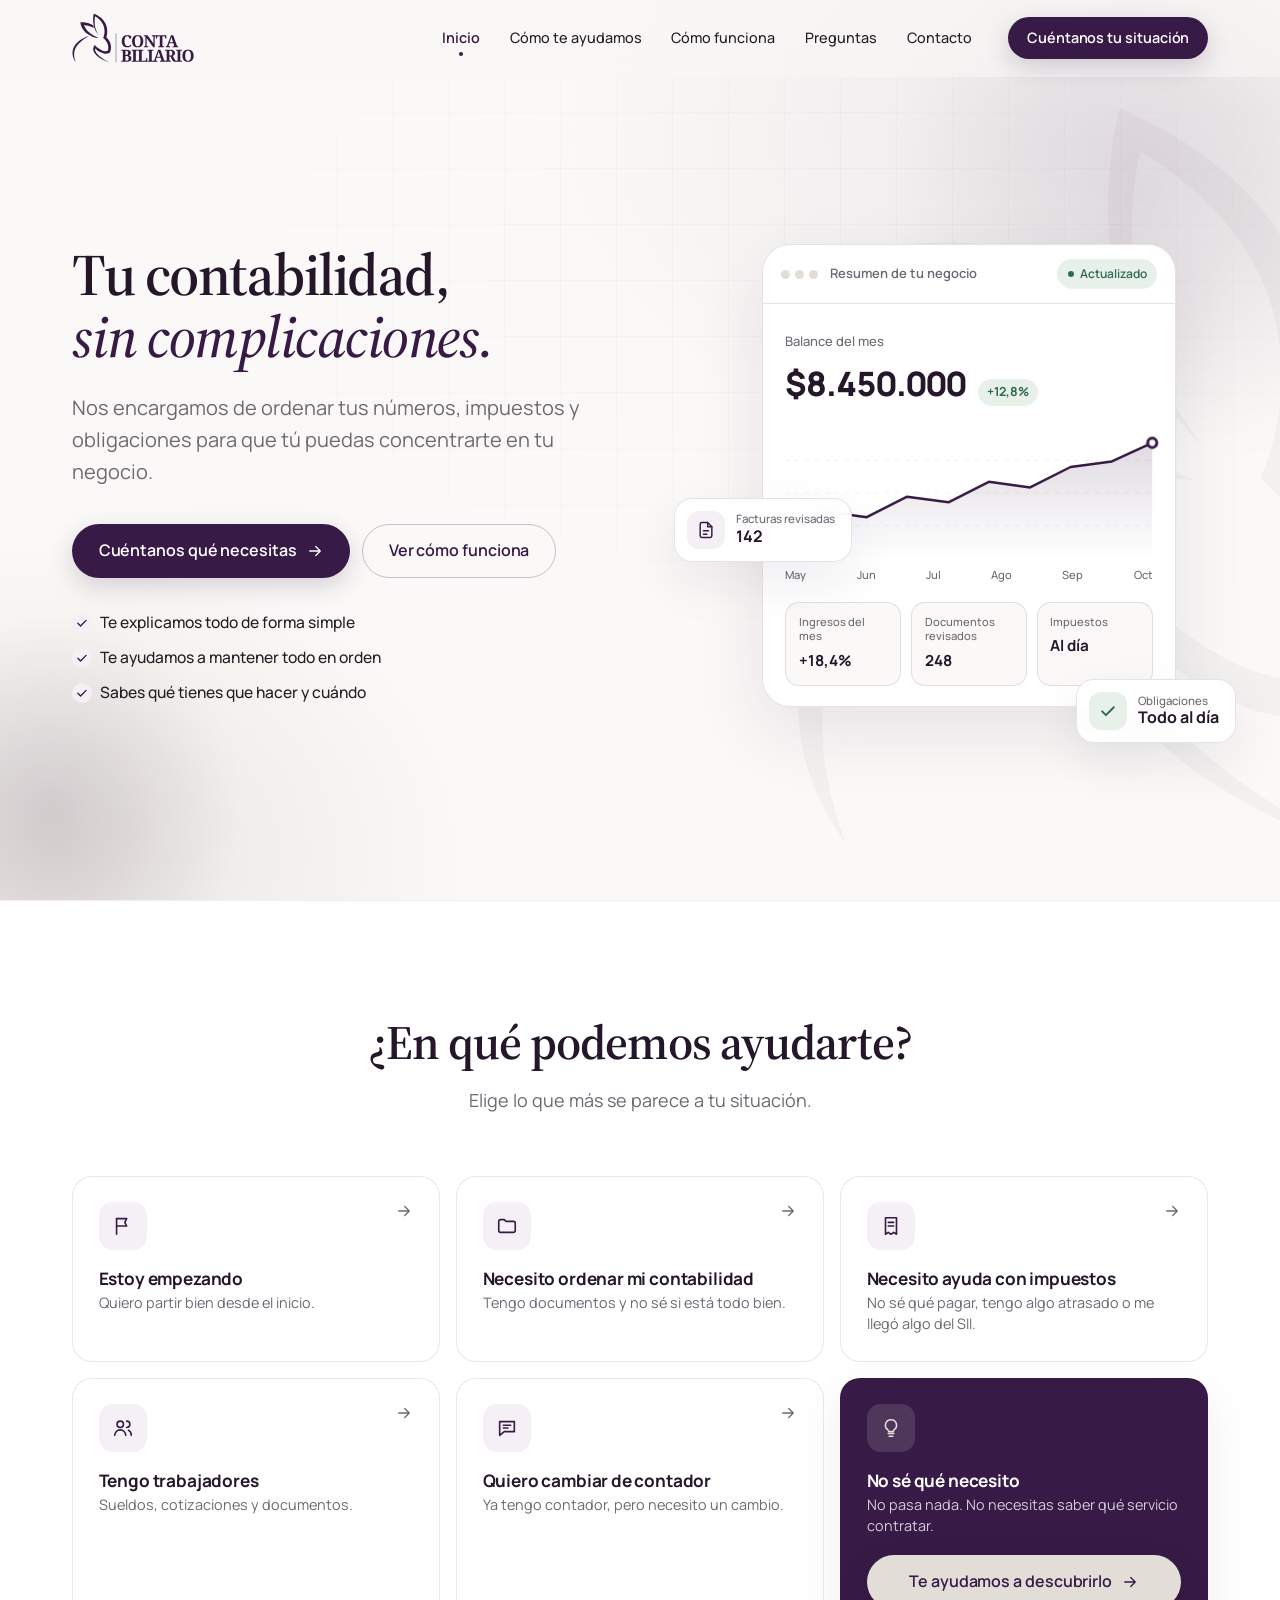
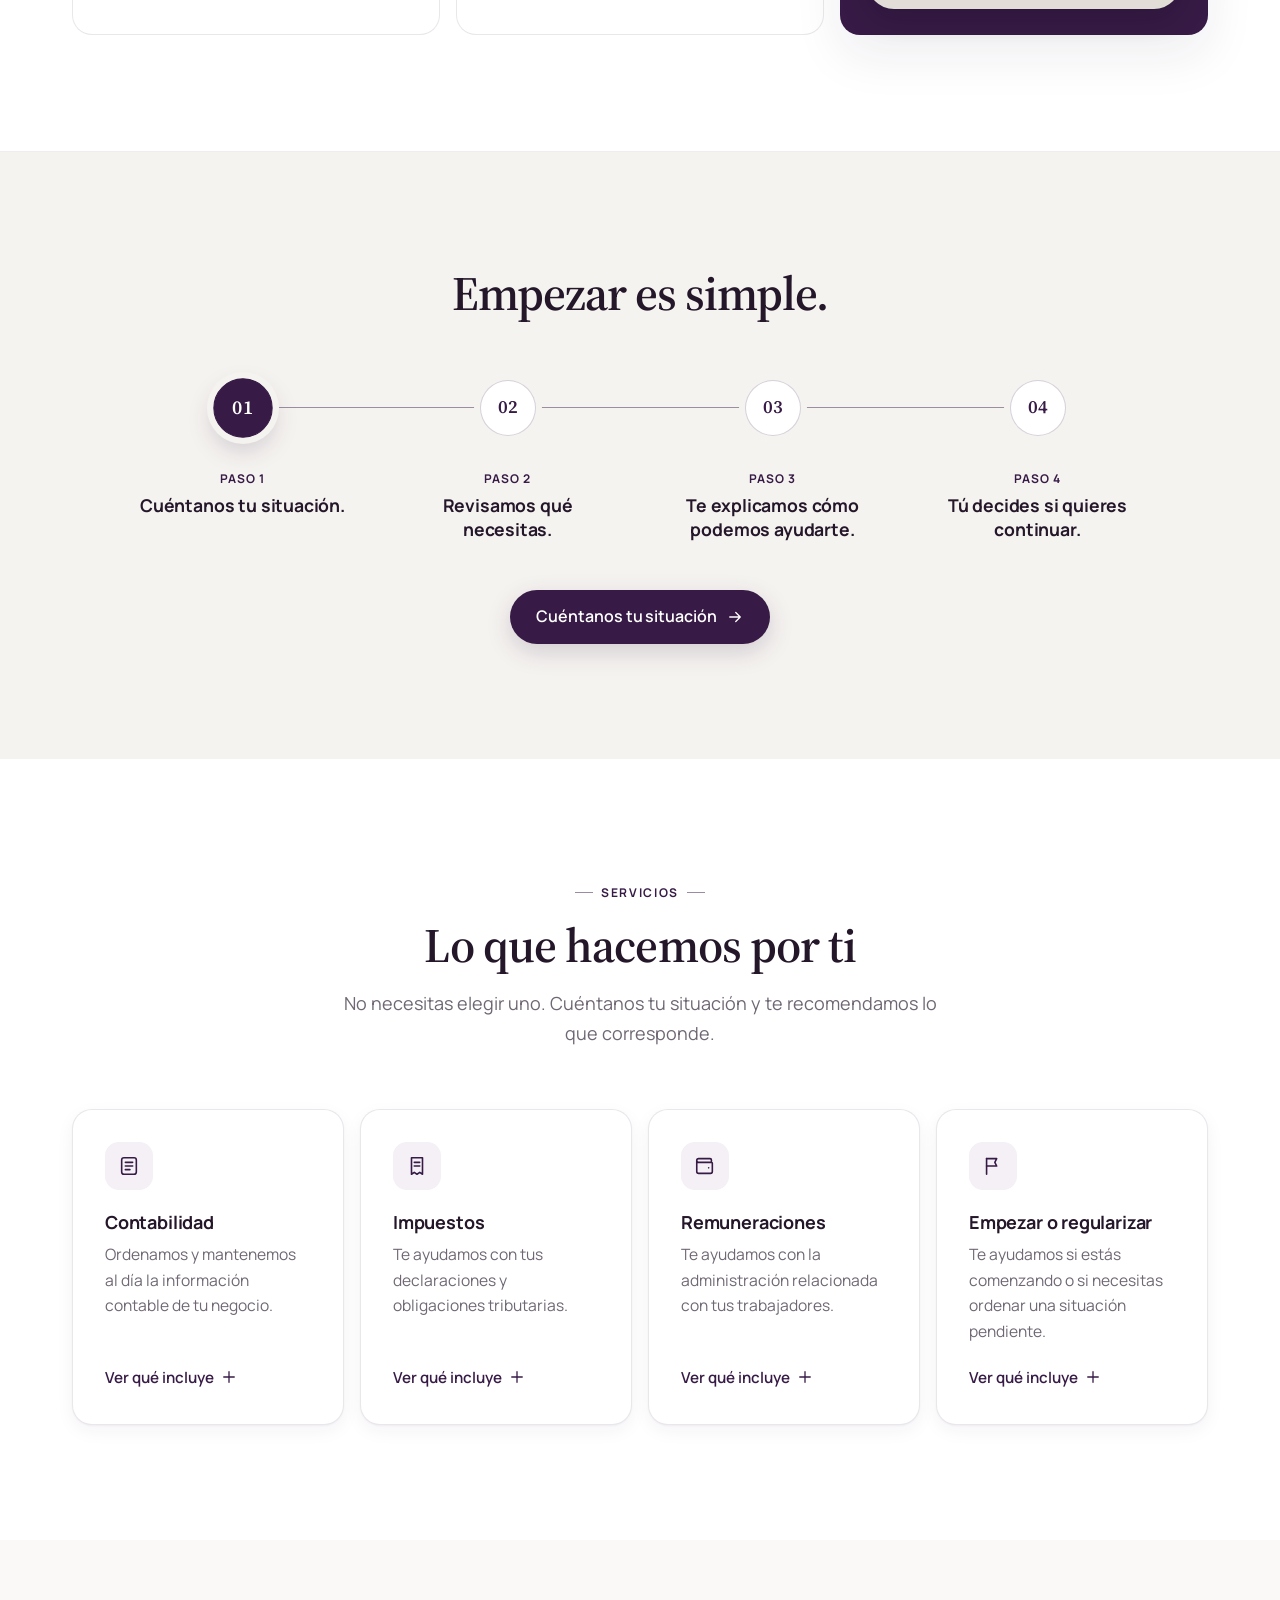
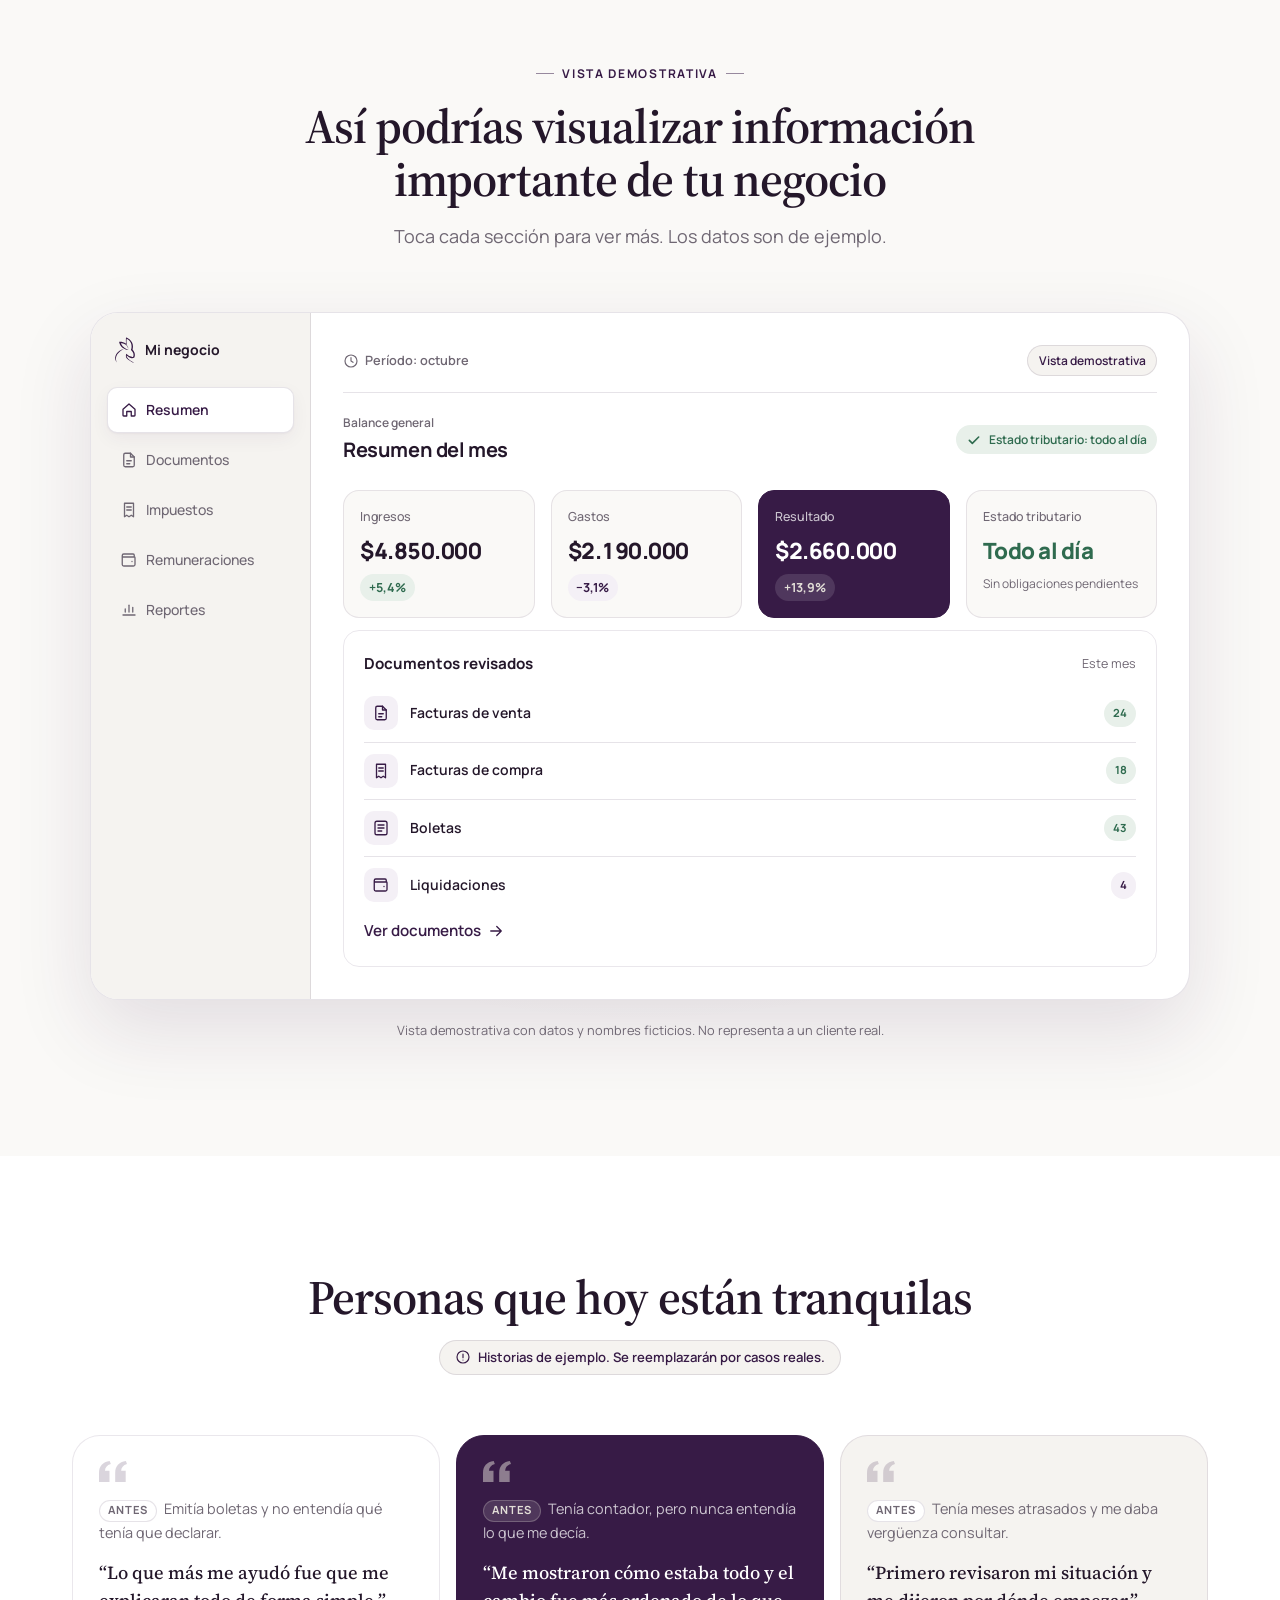
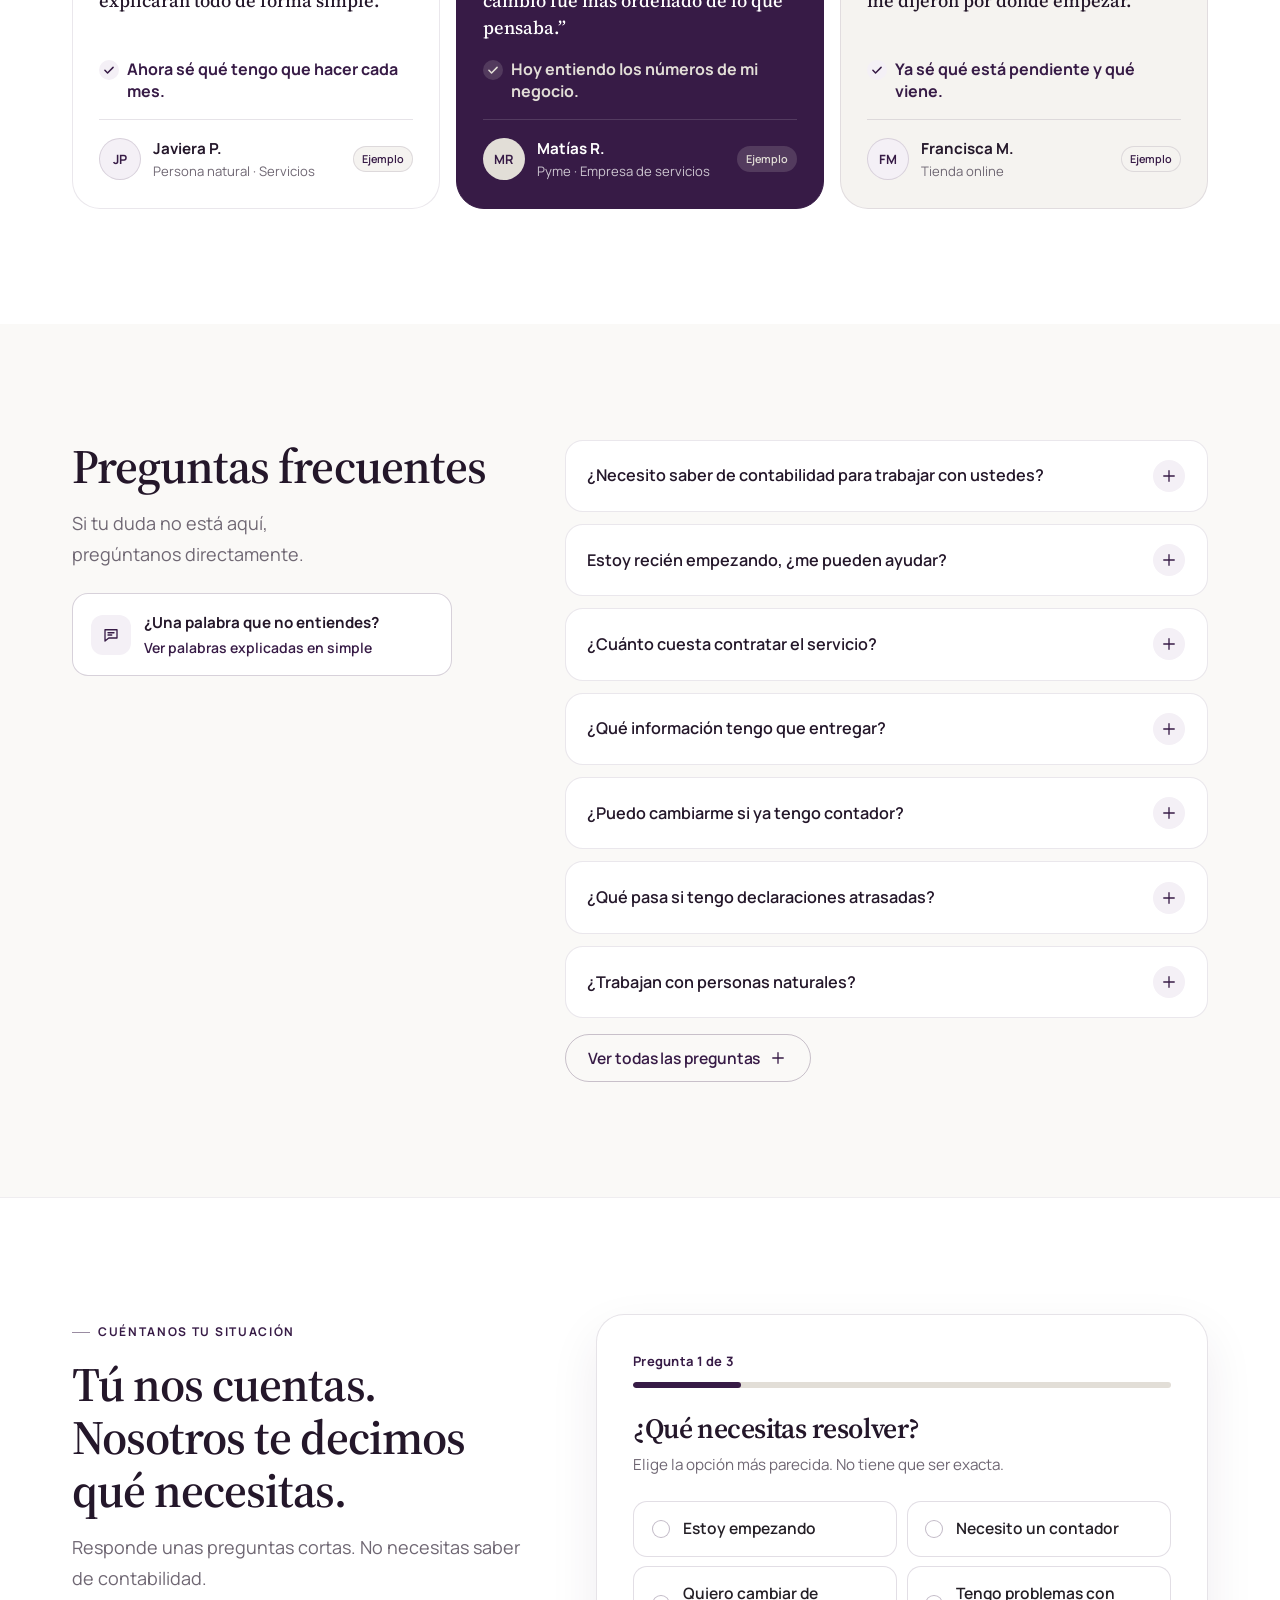
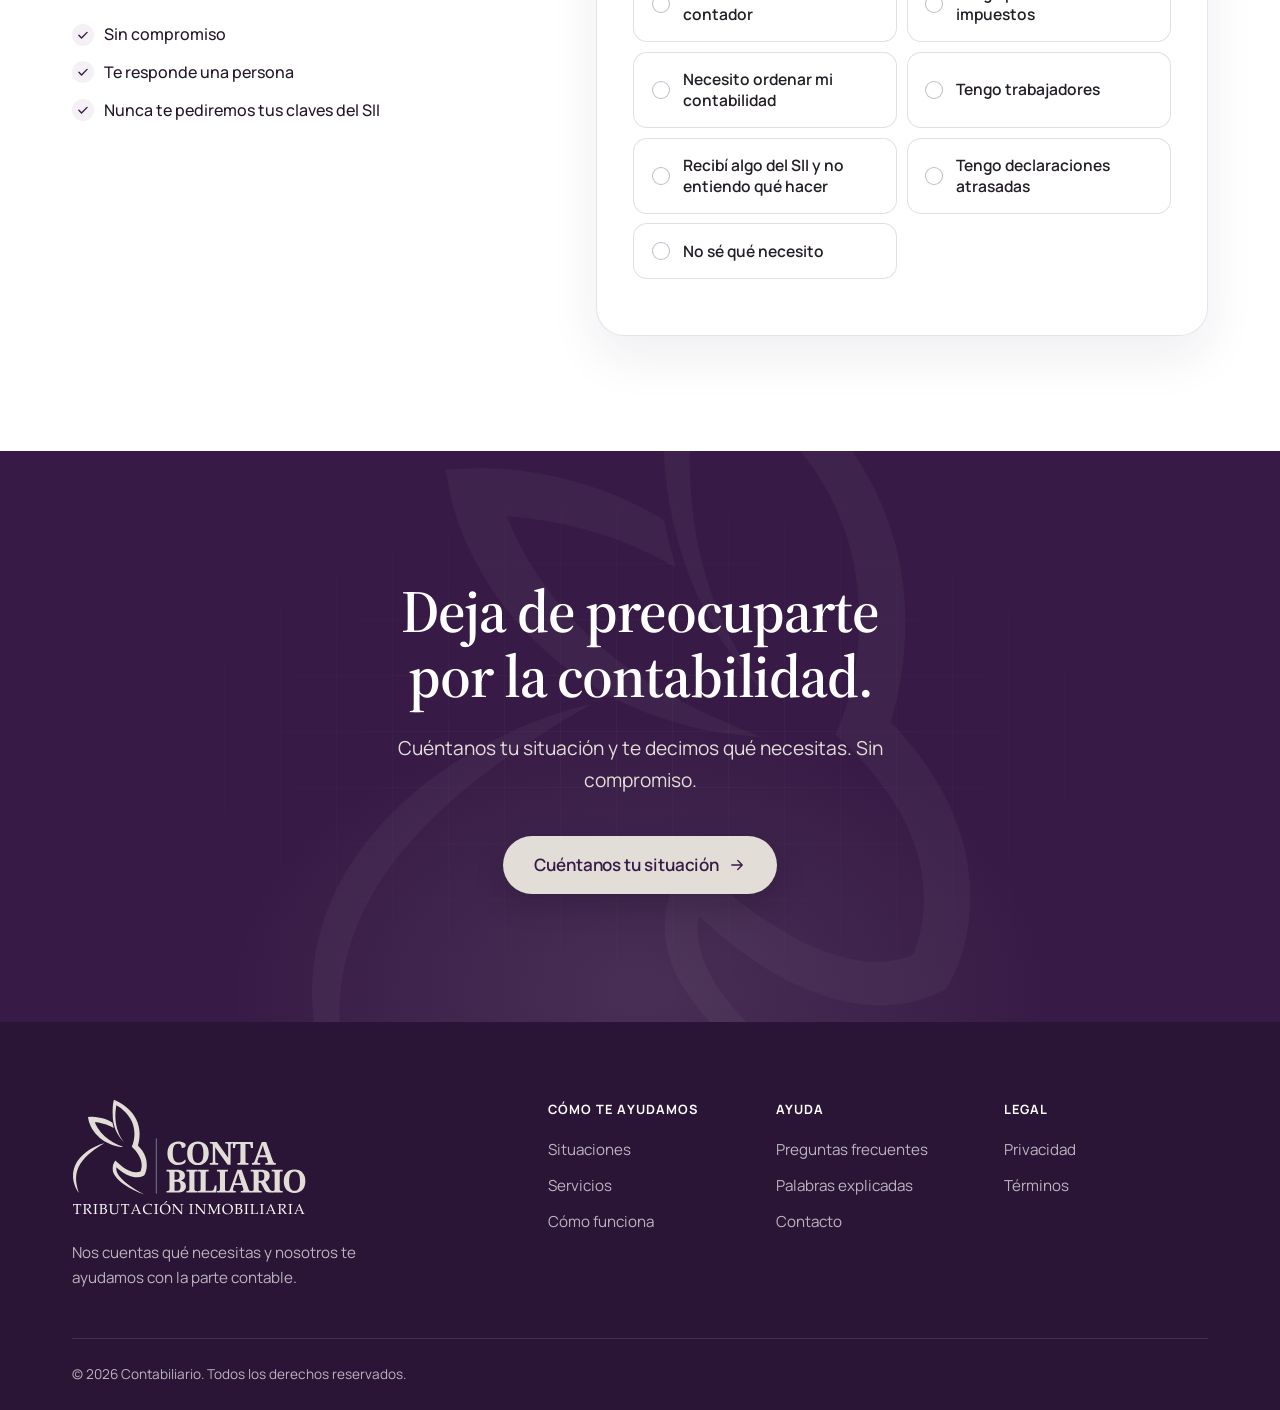
==== index.html @ 4e236bfb "Add files via upload" ====
<!DOCTYPE html>
<html class="ctb-html" lang="es-CL">
<head>
<meta charset="UTF-8">
<meta name="viewport" content="width=device-width, initial-scale=1">
<title>Contabiliario | Contabilidad clara para tu negocio</title>
<script>document.documentElement.classList.add('ctb-js-enabled');setTimeout(function(){if(!window.ctbLoaded)document.documentElement.classList.remove('ctb-js-enabled');},4000);</script>
<link rel="preconnect" href="https://fonts.googleapis.com">
<link rel="preconnect" href="https://fonts.gstatic.com" crossorigin>
<link rel="stylesheet" href="https://fonts.googleapis.com/css2?family=Manrope:wght@400;500;600;700;800&family=Source+Serif+4:ital,wght@0,500;0,600;1,500;1,600&display=swap">
<link rel="stylesheet" href="assets/css/contabiliario.css?v=4.1.0">

<!-- Contabiliario: SEO -->
<!-- DEMO: no indexar en buscadores. Quitar al publicar el sitio real. -->
<meta name="robots" content="noindex, nofollow">
<meta name="theme-color" content="#371B46">
<meta name="description" content="Servicios contables modernos para emprendedores y empresas. Mantén tus números organizados y concéntrate en hacer crecer tu negocio con Contabiliario.">
<meta property="og:type" content="website">
<meta property="og:locale" content="es_CL">
<meta property="og:site_name" content="Contabiliario">
<meta property="og:title" content="Contabiliario | Contabilidad clara para tu negocio">
<meta property="og:description" content="Servicios contables modernos para emprendedores y empresas. Mantén tus números organizados y concéntrate en hacer crecer tu negocio con Contabiliario.">
<meta property="og:image" content="assets/img/og-image.png">
<meta property="og:image:width" content="1200">
<meta property="og:image:height" content="630">
<meta property="og:image:alt" content="Contabiliario — Contabilidad clara para tu negocio">
<meta name="twitter:card" content="summary_large_image">
<meta name="twitter:title" content="Contabiliario | Contabilidad clara para tu negocio">
<meta name="twitter:description" content="Servicios contables modernos para emprendedores y empresas. Mantén tus números organizados y concéntrate en hacer crecer tu negocio con Contabiliario.">
<meta name="twitter:image" content="assets/img/og-image.png">
<link rel="icon" href="assets/img/favicon.ico" sizes="any">
<link rel="icon" href="assets/img/favicon-32.png" type="image/png" sizes="32x32">
<link rel="icon" href="assets/img/favicon-48.png" type="image/png" sizes="48x48">
<link rel="icon" href="assets/img/icon-192.png" type="image/png" sizes="192x192">
<link rel="icon" href="assets/img/favicon.svg" type="image/svg+xml">
<link rel="apple-touch-icon" href="assets/img/apple-touch-icon.png">
<script type="application/ld+json">{"@context":"https://schema.org","@type":"AccountingService","name":"Contabiliario","description":"Servicios contables modernos para emprendedores y empresas. Mantén tus números organizados y concéntrate en hacer crecer tu negocio con Contabiliario.","logo":"assets/img/icon-512.png","image":"assets/img/og-image.png"}</script>
<script type="application/ld+json">{"@context":"https://schema.org","@type":"FAQPage","mainEntity":[{"@type":"Question","name":"¿Necesito saber de contabilidad para trabajar con ustedes?","acceptedAnswer":{"@type":"Answer","text":"No. Esa es nuestra parte. Tú nos cuentas tu situación y te explicamos solo lo que necesitas saber."}},{"@type":"Question","name":"Estoy recién empezando, ¿me pueden ayudar?","acceptedAnswer":{"@type":"Answer","text":"Sí. Te ayudamos a entender qué necesitas hacer para empezar bien, desde el inicio de actividades hasta tus primeras declaraciones."}},{"@type":"Question","name":"¿Cuánto cuesta contratar el servicio?","acceptedAnswer":{"@type":"Answer","text":"El valor depende de lo que necesites y del movimiento de tu negocio. Primero revisamos tu situación y luego podemos indicarte qué servicio corresponde y cuánto costaría."}},{"@type":"Question","name":"¿Qué información tengo que entregar?","acceptedAnswer":{"@type":"Answer","text":"Para empezar, solo contarnos tu situación. Después te decimos exactamente qué documentos necesitamos, con una lista simple. Nunca te pediremos tus claves por formulario o mensaje."}},{"@type":"Question","name":"¿Puedo cambiarme si ya tengo contador?","acceptedAnswer":{"@type":"Answer","text":"Sí. Revisamos cómo está tu contabilidad actual y te explicamos cómo hacer el cambio sin perder información."}},{"@type":"Question","name":"¿Qué pasa si tengo declaraciones atrasadas?","acceptedAnswer":{"@type":"Answer","text":"Puedes consultarnos igual. Primero revisamos qué está pendiente y luego te proponemos cómo ponerte al día, paso a paso."}},{"@type":"Question","name":"¿Trabajan con personas naturales?","acceptedAnswer":{"@type":"Answer","text":"Sí. Si trabajas por tu cuenta o realizas actividades a tu nombre, también podemos ayudarte. No necesitas tener una empresa constituida para consultarnos."}},{"@type":"Question","name":"¿Pasa algo si tengo mi contabilidad desordenada?","acceptedAnswer":{"@type":"Answer","text":"Puedes contactarnos igualmente. Primero revisamos cómo está tu situación y desde ahí vemos qué necesita ordenarse."}},{"@type":"Question","name":"No entiendo nada de contabilidad, ¿es un problema?","acceptedAnswer":{"@type":"Answer","text":"No. La mayoría de las personas que nos escriben están igual. Te explicamos cada paso para que sepas qué está pasando."}},{"@type":"Question","name":"¿Cómo sé si mi problema es grave?","acceptedAnswer":{"@type":"Answer","text":"No necesitas saberlo antes de escribirnos. Revisamos tu caso y te decimos con calma qué tan urgente es y qué conviene hacer."}},{"@type":"Question","name":"¿Realmente necesito un contador?","acceptedAnswer":{"@type":"Answer","text":"Depende de tu caso. Si después de revisar tu situación vemos que todavía no lo necesitas, te lo diremos."}},{"@type":"Question","name":"¿Tengo que entregarles mis claves del SII?","acceptedAnswer":{"@type":"Answer","text":"Tu clave es personal: nunca la envíes por correo, WhatsApp ni mensajes. Cuando un trámite lo permite, puedes autorizar a tu contador desde el propio sitio del SII sin compartir tu clave. Te explicamos la opción más segura para cada caso."}},{"@type":"Question","name":"¿Qué tengo que hacer después de iniciar actividades?","acceptedAnswer":{"@type":"Answer","text":"Emitir tus boletas o facturas, guardar los respaldos de tus compras y declarar en los plazos que te correspondan. En muchos casos hay que declarar todos los meses, incluso si no vendiste."}},{"@type":"Question","name":"¿Puedo comenzar sin tener una empresa?","acceptedAnswer":{"@type":"Answer","text":"Sí. Puedes comenzar a tu nombre (como persona natural). Es más simple, aunque tus bienes personales y los del negocio no quedan separados. Te explicamos cuándo conviene cada opción."}},{"@type":"Question","name":"¿Cuándo conviene crear una empresa?","acceptedAnswer":{"@type":"Answer","text":"Suele convenir cuando el negocio crece, cuando quieres separar tus bienes personales o cuando tendrás socios. Depende de tus números, así que lo revisamos contigo antes de decidir."}},{"@type":"Question","name":"¿Cómo sé cuánto IVA tengo que pagar?","acceptedAnswer":{"@type":"Answer","text":"El IVA es el impuesto de tus ventas. En simple: al IVA de lo que vendiste se le resta el IVA de las compras de tu negocio bien respaldadas. La diferencia es lo que se paga. Te lo mostramos antes de declarar."}},{"@type":"Question","name":"¿Qué es el PPM?","acceptedAnswer":{"@type":"Answer","text":"Un pago mensual asociado a tus impuestos: es un adelanto del impuesto anual. Se descuenta después en la declaración de renta y, si pagaste de más, puede generar devolución."}},{"@type":"Question","name":"¿Qué pasa si declaro algo incorrectamente?","acceptedAnswer":{"@type":"Answer","text":"En muchos casos se puede corregir con una nueva declaración que reemplaza a la anterior. Lo importante es detectarlo a tiempo."}},{"@type":"Question","name":"Recibí una notificación del SII. ¿Qué hago?","acceptedAnswer":{"@type":"Answer","text":"No la ignores y revisa si indica un plazo. Luego escríbenos: revisamos qué te están pidiendo y te explicamos en simple qué responder."}},{"@type":"Question","name":"¿El precio cambia dependiendo de cuánto vendo?","acceptedAnswer":{"@type":"Answer","text":"Depende principalmente del trabajo que implica tu caso: cantidad de documentos, trabajadores y servicios que necesitas. Te lo explicamos con claridad antes de que decidas."}},{"@type":"Question","name":"¿Tengo que pagar algo adicional durante el año?","acceptedAnswer":{"@type":"Answer","text":"Algunos trámites puntuales, como la declaración anual o ponerse al día con atrasos, pueden cotizarse aparte. Siempre te lo informamos antes."}},{"@type":"Question","name":"¿Hay permanencia mínima?","acceptedAnswer":{"@type":"Answer","text":"Las condiciones se detallan en la propuesta. Te las explicamos antes de que decidas, para que no haya sorpresas."}},{"@type":"Question","name":"¿Qué tengo que enviar cada mes?","acceptedAnswer":{"@type":"Answer","text":"Depende de tu negocio. Normalmente: respaldos de gastos que no sean electrónicos, movimientos del banco e información de tus trabajadores si tienes. Te damos una lista simple."}},{"@type":"Question","name":"¿Tengo que enviar todas mis facturas una por una?","acceptedAnswer":{"@type":"Answer","text":"No necesariamente. Las facturas electrónicas quedan registradas en el SII y pueden revisarse desde ahí. Solo necesitamos lo que no aparece en el sistema."}},{"@type":"Question","name":"¿Qué pasa si pierdo un documento?","acceptedAnswer":{"@type":"Answer","text":"Los electrónicos normalmente se pueden recuperar. Si es otro tipo de respaldo, buscamos alternativas para justificar el movimiento."}}]}</script>
</head>
<body class="ctb-body">
<div class="ctb-page">

<a class="ctb-skip" href="#ctb-main">Saltar al contenido</a>

<!-- ============================== HEADER ============================== -->
<header class="ctb-header" data-ctb-header>
	<div class="ctb-container ctb-header__inner">
		<a class="ctb-brand" href="#inicio">
			<img class="ctb-brand__logo" src="assets/img/brand/logo-compact-purple.svg" width="113" height="46" alt="Contabiliario, ir al inicio" decoding="async" fetchpriority="high">		</a>

		<nav class="ctb-nav" aria-label="Navegación principal">
			<ul class="ctb-nav__list">
									<li><a class="ctb-nav__link" href="#inicio" data-ctb-nav="inicio">Inicio</a></li>
									<li><a class="ctb-nav__link" href="#ayuda" data-ctb-nav="ayuda">Cómo te ayudamos</a></li>
									<li><a class="ctb-nav__link" href="#como-funciona" data-ctb-nav="como-funciona">Cómo funciona</a></li>
									<li><a class="ctb-nav__link" href="#faq" data-ctb-nav="faq">Preguntas</a></li>
									<li><a class="ctb-nav__link" href="#contacto" data-ctb-nav="contacto">Contacto</a></li>
							</ul>
		</nav>

		<a class="ctb-btn ctb-btn--primary ctb-btn--sm ctb-header__cta" href="#contacto" data-ctb-interest="" data-ctb-origin="header">Cuéntanos tu situación</a>

		<button class="ctb-burger" type="button" aria-expanded="false" aria-controls="ctb-mobile-menu" aria-label="Abrir menú" data-ctb-burger>
			<span class="ctb-burger__line"></span>
			<span class="ctb-burger__line"></span>
		</button>
	</div>

	<div class="ctb-mobile" id="ctb-mobile-menu" hidden data-ctb-mobile>
		<nav class="ctb-container" aria-label="Navegación móvil">
			<ul class="ctb-mobile__list">
									<li><a class="ctb-mobile__link" href="#inicio" data-ctb-nav="inicio">Inicio<svg class="ctb-icon ctb-icon--sm" viewBox="0 0 24 24" width="24" height="24" fill="none" stroke="currentColor" stroke-width="1.75" stroke-linecap="round" stroke-linejoin="round" aria-hidden="true" focusable="false"><path d="M5 12h14M13 6l6 6-6 6"/></svg></a></li>
									<li><a class="ctb-mobile__link" href="#ayuda" data-ctb-nav="ayuda">Cómo te ayudamos<svg class="ctb-icon ctb-icon--sm" viewBox="0 0 24 24" width="24" height="24" fill="none" stroke="currentColor" stroke-width="1.75" stroke-linecap="round" stroke-linejoin="round" aria-hidden="true" focusable="false"><path d="M5 12h14M13 6l6 6-6 6"/></svg></a></li>
									<li><a class="ctb-mobile__link" href="#como-funciona" data-ctb-nav="como-funciona">Cómo funciona<svg class="ctb-icon ctb-icon--sm" viewBox="0 0 24 24" width="24" height="24" fill="none" stroke="currentColor" stroke-width="1.75" stroke-linecap="round" stroke-linejoin="round" aria-hidden="true" focusable="false"><path d="M5 12h14M13 6l6 6-6 6"/></svg></a></li>
									<li><a class="ctb-mobile__link" href="#faq" data-ctb-nav="faq">Preguntas<svg class="ctb-icon ctb-icon--sm" viewBox="0 0 24 24" width="24" height="24" fill="none" stroke="currentColor" stroke-width="1.75" stroke-linecap="round" stroke-linejoin="round" aria-hidden="true" focusable="false"><path d="M5 12h14M13 6l6 6-6 6"/></svg></a></li>
									<li><a class="ctb-mobile__link" href="#contacto" data-ctb-nav="contacto">Contacto<svg class="ctb-icon ctb-icon--sm" viewBox="0 0 24 24" width="24" height="24" fill="none" stroke="currentColor" stroke-width="1.75" stroke-linecap="round" stroke-linejoin="round" aria-hidden="true" focusable="false"><path d="M5 12h14M13 6l6 6-6 6"/></svg></a></li>
							</ul>
			<a class="ctb-btn ctb-btn--primary ctb-btn--block" href="#contacto" data-ctb-interest="" data-ctb-origin="menu-movil">Cuéntanos tu situación</a>
		</nav>
	</div>
</header>

<main id="ctb-main">

<!-- ============================== HERO ============================== -->
<section class="ctb-hero" id="inicio" aria-labelledby="ctb-hero-title">
	<div class="ctb-hero__bg" aria-hidden="true">
		<div class="ctb-hero__grid"></div>
		<div class="ctb-glow ctb-glow--a" data-ctb-parallax="0.08"></div>
		<div class="ctb-glow ctb-glow--b" data-ctb-parallax="-0.05"></div>
		<img class="ctb-watermark ctb-watermark--hero" src="assets/img/brand/symbol-purple.svg" width="562" height="720" alt="" decoding="async">	</div>

	<div class="ctb-container ctb-hero__inner">
		<div class="ctb-hero__copy">
			<h1 class="ctb-hero__title ctb-load" id="ctb-hero-title" style="--ctb-d:40ms">Tu contabilidad, <span class="ctb-hero__accent">sin complicaciones.</span></h1>
			<p class="ctb-hero__lead ctb-load" style="--ctb-d:140ms">Nos encargamos de ordenar tus números, impuestos y obligaciones para que tú puedas concentrarte en tu negocio.</p>
			<div class="ctb-hero__actions ctb-load" style="--ctb-d:240ms">
				<a class="ctb-btn ctb-btn--primary ctb-btn--lg" href="#contacto" data-ctb-interest="" data-ctb-origin="hero">Cuéntanos qué necesitas<svg class="ctb-icon ctb-icon--sm ctb-btn__arrow" viewBox="0 0 24 24" width="24" height="24" fill="none" stroke="currentColor" stroke-width="1.75" stroke-linecap="round" stroke-linejoin="round" aria-hidden="true" focusable="false"><path d="M5 12h14M13 6l6 6-6 6"/></svg></a>
				<a class="ctb-btn ctb-btn--ghost ctb-btn--lg" href="#como-funciona">Ver cómo funciona</a>
			</div>
			<ul class="ctb-checks ctb-checks--stack ctb-load" style="--ctb-d:340ms">
				<li><svg class="ctb-icon ctb-icon--xs" viewBox="0 0 24 24" width="24" height="24" fill="none" stroke="currentColor" stroke-width="1.75" stroke-linecap="round" stroke-linejoin="round" aria-hidden="true" focusable="false"><path d="m5 12.5 4.5 4.5L19 7.5"/></svg>Te explicamos todo de forma simple</li>
				<li><svg class="ctb-icon ctb-icon--xs" viewBox="0 0 24 24" width="24" height="24" fill="none" stroke="currentColor" stroke-width="1.75" stroke-linecap="round" stroke-linejoin="round" aria-hidden="true" focusable="false"><path d="m5 12.5 4.5 4.5L19 7.5"/></svg>Te ayudamos a mantener todo en orden</li>
				<li><svg class="ctb-icon ctb-icon--xs" viewBox="0 0 24 24" width="24" height="24" fill="none" stroke="currentColor" stroke-width="1.75" stroke-linecap="round" stroke-linejoin="round" aria-hidden="true" focusable="false"><path d="m5 12.5 4.5 4.5L19 7.5"/></svg>Sabes qué tienes que hacer y cuándo</li>
			</ul>
		</div>

		<div class="ctb-hero__visual ctb-load ctb-load--scale" style="--ctb-d:220ms" role="img" aria-label="Ilustración de un panel con el balance del mes, facturas revisadas y obligaciones al día">
			<div class="ctb-panel ctb-panel--hero" aria-hidden="true">
				<div class="ctb-panel__bar">
					<span class="ctb-dots"><i></i><i></i><i></i></span>
					<span class="ctb-panel__title">Resumen de tu negocio</span>
					<span class="ctb-tag ctb-tag--live"><i></i>Actualizado</span>
				</div>
				<div class="ctb-panel__body">
					<div class="ctb-kpi">
						<span class="ctb-kpi__label">Balance del mes</span>
						<div class="ctb-kpi__row">
							<strong class="ctb-kpi__value">$8.450.000</strong>
							<span class="ctb-trend">+12,8%</span>
						</div>
					</div>
					<svg class="ctb-linechart" viewBox="0 0 400 140" preserveAspectRatio="none">
						<defs>
							<linearGradient id="ctb-area" x1="0" y1="0" x2="0" y2="1">
								<stop offset="0" stop-color="#371B46" stop-opacity=".16"/>
								<stop offset="1" stop-color="#371B46" stop-opacity="0"/>
							</linearGradient>
						</defs>
						<g class="ctb-linechart__grid"><path d="M0 35H400M0 70H400M0 105H400"/></g>
						<path class="ctb-linechart__area" d="M0 102 L44 90 L89 96 L133 74 L178 80 L222 58 L267 64 L311 42 L356 36 L400 16 L400 140 L0 140Z" fill="url(#ctb-area)"/>
						<path class="ctb-linechart__line" pathLength="1" d="M0 102 L44 90 L89 96 L133 74 L178 80 L222 58 L267 64 L311 42 L356 36 L400 16"/>
						<circle class="ctb-linechart__dot" cx="400" cy="16" r="5"/>
					</svg>
					<div class="ctb-panel__months"><span>May</span><span>Jun</span><span>Jul</span><span>Ago</span><span>Sep</span><span>Oct</span></div>
					<div class="ctb-minis">
						<div class="ctb-mini"><span>Ingresos del mes</span><strong>+18,4%</strong></div>
						<div class="ctb-mini"><span>Documentos revisados</span><strong>248</strong></div>
						<div class="ctb-mini"><span>Impuestos</span><strong>Al día</strong></div>
					</div>
				</div>
			</div>
			<div class="ctb-float ctb-float--a" aria-hidden="true">
				<span class="ctb-float__icon"><svg class="ctb-icon" viewBox="0 0 24 24" width="24" height="24" fill="none" stroke="currentColor" stroke-width="1.75" stroke-linecap="round" stroke-linejoin="round" aria-hidden="true" focusable="false"><path d="M14 3H7a2 2 0 0 0-2 2v14a2 2 0 0 0 2 2h10a2 2 0 0 0 2-2V8l-5-5Z"/><path d="M14 3v5h5"/><path d="M9 13h6M9 17h4"/></svg></span>
				<span class="ctb-float__text"><span>Facturas revisadas</span><strong>142</strong></span>
			</div>
			<div class="ctb-float ctb-float--b" aria-hidden="true">
				<span class="ctb-float__icon ctb-float__icon--ok"><svg class="ctb-icon" viewBox="0 0 24 24" width="24" height="24" fill="none" stroke="currentColor" stroke-width="1.75" stroke-linecap="round" stroke-linejoin="round" aria-hidden="true" focusable="false"><path d="m5 12.5 4.5 4.5L19 7.5"/></svg></span>
				<span class="ctb-float__text"><span>Obligaciones</span><strong>Todo al día</strong></span>
			</div>
		</div>
	</div>
</section>

<!-- ============================== ¿EN QUÉ PODEMOS AYUDARTE? ============================== -->
<section class="ctb-section ctb-help" id="ayuda" aria-labelledby="ctb-help-title">
	<div class="ctb-container">
		<header class="ctb-head ctb-head--center ctb-animate ctb-fade-up">
			<h2 class="ctb-h2" id="ctb-help-title">¿En qué podemos ayudarte?</h2>
			<p class="ctb-lead">Elige lo que más se parece a tu situación.</p>
		</header>
		<ul class="ctb-help__grid" data-ctb-stagger>
												<li class="ctb-animate ctb-fade-up ctb-help__item">
						<button class="ctb-sit" type="button" data-ctb-open="ctb-tpl-help-empezando" data-ctb-track="clic_situacion" data-ctb-track-id="empezando" aria-haspopup="dialog">
							<span class="ctb-sit__icon"><svg class="ctb-icon" viewBox="0 0 24 24" width="24" height="24" fill="none" stroke="currentColor" stroke-width="1.75" stroke-linecap="round" stroke-linejoin="round" aria-hidden="true" focusable="false"><path d="M5 21V4"/><path d="M5 4h11l-2 4 2 4H5"/></svg></span>
							<span class="ctb-sit__body">
								<span class="ctb-sit__title">Estoy empezando</span>
								<span class="ctb-sit__short">Quiero partir bien desde el inicio.</span>
							</span>
							<span class="ctb-sit__go" aria-hidden="true"><svg class="ctb-icon ctb-icon--sm" viewBox="0 0 24 24" width="24" height="24" fill="none" stroke="currentColor" stroke-width="1.75" stroke-linecap="round" stroke-linejoin="round" aria-hidden="true" focusable="false"><path d="M5 12h14M13 6l6 6-6 6"/></svg></span>
						</button>
					</li>
																<li class="ctb-animate ctb-fade-up ctb-help__item">
						<button class="ctb-sit" type="button" data-ctb-open="ctb-tpl-help-ordenar" data-ctb-track="clic_situacion" data-ctb-track-id="ordenar" aria-haspopup="dialog">
							<span class="ctb-sit__icon"><svg class="ctb-icon" viewBox="0 0 24 24" width="24" height="24" fill="none" stroke="currentColor" stroke-width="1.75" stroke-linecap="round" stroke-linejoin="round" aria-hidden="true" focusable="false"><path d="M3 7a2 2 0 0 1 2-2h4l2 2h8a2 2 0 0 1 2 2v8a2 2 0 0 1-2 2H5a2 2 0 0 1-2-2V7Z"/></svg></span>
							<span class="ctb-sit__body">
								<span class="ctb-sit__title">Necesito ordenar mi contabilidad</span>
								<span class="ctb-sit__short">Tengo documentos y no sé si está todo bien.</span>
							</span>
							<span class="ctb-sit__go" aria-hidden="true"><svg class="ctb-icon ctb-icon--sm" viewBox="0 0 24 24" width="24" height="24" fill="none" stroke="currentColor" stroke-width="1.75" stroke-linecap="round" stroke-linejoin="round" aria-hidden="true" focusable="false"><path d="M5 12h14M13 6l6 6-6 6"/></svg></span>
						</button>
					</li>
																<li class="ctb-animate ctb-fade-up ctb-help__item">
						<button class="ctb-sit" type="button" data-ctb-open="ctb-tpl-help-impuestos" data-ctb-track="clic_situacion" data-ctb-track-id="impuestos" aria-haspopup="dialog">
							<span class="ctb-sit__icon"><svg class="ctb-icon" viewBox="0 0 24 24" width="24" height="24" fill="none" stroke="currentColor" stroke-width="1.75" stroke-linecap="round" stroke-linejoin="round" aria-hidden="true" focusable="false"><path d="M6 3h12v18l-3-2-3 2-3-2-3 2V3Z"/><path d="M9 8h6M9 12h6"/></svg></span>
							<span class="ctb-sit__body">
								<span class="ctb-sit__title">Necesito ayuda con impuestos</span>
								<span class="ctb-sit__short">No sé qué pagar, tengo algo atrasado o me llegó algo del SII.</span>
							</span>
							<span class="ctb-sit__go" aria-hidden="true"><svg class="ctb-icon ctb-icon--sm" viewBox="0 0 24 24" width="24" height="24" fill="none" stroke="currentColor" stroke-width="1.75" stroke-linecap="round" stroke-linejoin="round" aria-hidden="true" focusable="false"><path d="M5 12h14M13 6l6 6-6 6"/></svg></span>
						</button>
					</li>
																<li class="ctb-animate ctb-fade-up ctb-help__item">
						<button class="ctb-sit" type="button" data-ctb-open="ctb-tpl-help-trabajadores" data-ctb-track="clic_situacion" data-ctb-track-id="trabajadores" aria-haspopup="dialog">
							<span class="ctb-sit__icon"><svg class="ctb-icon" viewBox="0 0 24 24" width="24" height="24" fill="none" stroke="currentColor" stroke-width="1.75" stroke-linecap="round" stroke-linejoin="round" aria-hidden="true" focusable="false"><circle cx="9" cy="8" r="3.5"/><path d="M3 20c0-3.3 2.7-6 6-6s6 2.7 6 6"/><path d="M16 4.5a3.5 3.5 0 0 1 0 7"/><path d="M18 14.5c1.8.8 3 2.7 3 5.5"/></svg></span>
							<span class="ctb-sit__body">
								<span class="ctb-sit__title">Tengo trabajadores</span>
								<span class="ctb-sit__short">Sueldos, cotizaciones y documentos.</span>
							</span>
							<span class="ctb-sit__go" aria-hidden="true"><svg class="ctb-icon ctb-icon--sm" viewBox="0 0 24 24" width="24" height="24" fill="none" stroke="currentColor" stroke-width="1.75" stroke-linecap="round" stroke-linejoin="round" aria-hidden="true" focusable="false"><path d="M5 12h14M13 6l6 6-6 6"/></svg></span>
						</button>
					</li>
																<li class="ctb-animate ctb-fade-up ctb-help__item">
						<button class="ctb-sit" type="button" data-ctb-open="ctb-tpl-help-cambiar" data-ctb-track="clic_situacion" data-ctb-track-id="cambiar" aria-haspopup="dialog">
							<span class="ctb-sit__icon"><svg class="ctb-icon" viewBox="0 0 24 24" width="24" height="24" fill="none" stroke="currentColor" stroke-width="1.75" stroke-linecap="round" stroke-linejoin="round" aria-hidden="true" focusable="false"><path d="M4 5h16v11H9l-5 4V5Z"/><path d="M8 9h8M8 12h5"/></svg></span>
							<span class="ctb-sit__body">
								<span class="ctb-sit__title">Quiero cambiar de contador</span>
								<span class="ctb-sit__short">Ya tengo contador, pero necesito un cambio.</span>
							</span>
							<span class="ctb-sit__go" aria-hidden="true"><svg class="ctb-icon ctb-icon--sm" viewBox="0 0 24 24" width="24" height="24" fill="none" stroke="currentColor" stroke-width="1.75" stroke-linecap="round" stroke-linejoin="round" aria-hidden="true" focusable="false"><path d="M5 12h14M13 6l6 6-6 6"/></svg></span>
						</button>
					</li>
																<li class="ctb-animate ctb-fade-up ctb-help__item ctb-help__item--featured">
						<div class="ctb-sit ctb-sit--featured">
							<span class="ctb-sit__icon"><svg class="ctb-icon" viewBox="0 0 24 24" width="24" height="24" fill="none" stroke="currentColor" stroke-width="1.75" stroke-linecap="round" stroke-linejoin="round" aria-hidden="true" focusable="false"><path d="M9 18h6M10 21h4"/><path d="M12 3a6 6 0 0 0-3.5 10.9c.6.5 1 1.2 1 2.1h5c0-.9.4-1.6 1-2.1A6 6 0 0 0 12 3Z"/></svg></span>
							<span class="ctb-sit__body">
								<span class="ctb-sit__title">No sé qué necesito</span>
								<span class="ctb-sit__short">No pasa nada. No necesitas saber qué servicio contratar.</span>
							</span>
							<a class="ctb-btn ctb-btn--light ctb-btn--lg ctb-sit__cta" href="#contacto" data-ctb-interest="nose" data-ctb-origin="situacion-nose">Te ayudamos a descubrirlo<svg class="ctb-icon ctb-icon--sm ctb-btn__arrow" viewBox="0 0 24 24" width="24" height="24" fill="none" stroke="currentColor" stroke-width="1.75" stroke-linecap="round" stroke-linejoin="round" aria-hidden="true" focusable="false"><path d="M5 12h14M13 6l6 6-6 6"/></svg></a>
						</div>
					</li>
									</ul>

					<template id="ctb-tpl-help-empezando">
				<div class="ctb-detail">
					<div class="ctb-detail__head">
						<span class="ctb-iconbox"><svg class="ctb-icon" viewBox="0 0 24 24" width="24" height="24" fill="none" stroke="currentColor" stroke-width="1.75" stroke-linecap="round" stroke-linejoin="round" aria-hidden="true" focusable="false"><path d="M5 21V4"/><path d="M5 4h11l-2 4 2 4H5"/></svg></span>
						<h2 class="ctb-detail__title ctb-detail__title--lg" id="ctb-modal-title">Estoy empezando</h2>
					</div>
					<p class="ctb-detail__text">Si estás comenzando, podemos ayudarte a entender qué necesitas hacer para empezar correctamente.</p>
					<p class="ctb-detail__label">Podemos ayudarte con</p>
					<ul class="ctb-includes">
													<li><svg class="ctb-icon ctb-icon--xs" viewBox="0 0 24 24" width="24" height="24" fill="none" stroke="currentColor" stroke-width="1.75" stroke-linecap="round" stroke-linejoin="round" aria-hidden="true" focusable="false"><path d="m5 12.5 4.5 4.5L19 7.5"/></svg>Inicio de actividades (avisarle al SII que empiezas)</li>
													<li><svg class="ctb-icon ctb-icon--xs" viewBox="0 0 24 24" width="24" height="24" fill="none" stroke="currentColor" stroke-width="1.75" stroke-linecap="round" stroke-linejoin="round" aria-hidden="true" focusable="false"><path d="m5 12.5 4.5 4.5L19 7.5"/></svg>Organización inicial</li>
													<li><svg class="ctb-icon ctb-icon--xs" viewBox="0 0 24 24" width="24" height="24" fill="none" stroke="currentColor" stroke-width="1.75" stroke-linecap="round" stroke-linejoin="round" aria-hidden="true" focusable="false"><path d="m5 12.5 4.5 4.5L19 7.5"/></svg>Boletas y facturas: cuál te corresponde</li>
													<li><svg class="ctb-icon ctb-icon--xs" viewBox="0 0 24 24" width="24" height="24" fill="none" stroke="currentColor" stroke-width="1.75" stroke-linecap="round" stroke-linejoin="round" aria-hidden="true" focusable="false"><path d="m5 12.5 4.5 4.5L19 7.5"/></svg>Tus primeras declaraciones</li>
											</ul>
					<a class="ctb-btn ctb-btn--primary ctb-btn--block ctb-btn--lg" href="#contacto" data-ctb-interest="empezando" data-ctb-origin="situacion-empezando">Estoy empezando<svg class="ctb-icon ctb-icon--sm ctb-btn__arrow" viewBox="0 0 24 24" width="24" height="24" fill="none" stroke="currentColor" stroke-width="1.75" stroke-linecap="round" stroke-linejoin="round" aria-hidden="true" focusable="false"><path d="M5 12h14M13 6l6 6-6 6"/></svg></a>
					<p class="ctb-detail__fine">Te hacemos unas preguntas cortas y te contactamos. Sin compromiso.</p>
				</div>
			</template>
					<template id="ctb-tpl-help-ordenar">
				<div class="ctb-detail">
					<div class="ctb-detail__head">
						<span class="ctb-iconbox"><svg class="ctb-icon" viewBox="0 0 24 24" width="24" height="24" fill="none" stroke="currentColor" stroke-width="1.75" stroke-linecap="round" stroke-linejoin="round" aria-hidden="true" focusable="false"><path d="M3 7a2 2 0 0 1 2-2h4l2 2h8a2 2 0 0 1 2 2v8a2 2 0 0 1-2 2H5a2 2 0 0 1-2-2V7Z"/></svg></span>
						<h2 class="ctb-detail__title ctb-detail__title--lg" id="ctb-modal-title">Necesito ordenar mi contabilidad</h2>
					</div>
					<p class="ctb-detail__text">Si tienes ventas, compras, facturas o documentos y ya no sabes si está todo correctamente organizado, podemos ayudarte.</p>
					<p class="ctb-detail__label">Podemos ayudarte con</p>
					<ul class="ctb-includes">
													<li><svg class="ctb-icon ctb-icon--xs" viewBox="0 0 24 24" width="24" height="24" fill="none" stroke="currentColor" stroke-width="1.75" stroke-linecap="round" stroke-linejoin="round" aria-hidden="true" focusable="false"><path d="m5 12.5 4.5 4.5L19 7.5"/></svg>Revisamos tu situación</li>
													<li><svg class="ctb-icon ctb-icon--xs" viewBox="0 0 24 24" width="24" height="24" fill="none" stroke="currentColor" stroke-width="1.75" stroke-linecap="round" stroke-linejoin="round" aria-hidden="true" focusable="false"><path d="m5 12.5 4.5 4.5L19 7.5"/></svg>Organizamos la información</li>
													<li><svg class="ctb-icon ctb-icon--xs" viewBox="0 0 24 24" width="24" height="24" fill="none" stroke="currentColor" stroke-width="1.75" stroke-linecap="round" stroke-linejoin="round" aria-hidden="true" focusable="false"><path d="m5 12.5 4.5 4.5L19 7.5"/></svg>Te explicamos qué falta</li>
													<li><svg class="ctb-icon ctb-icon--xs" viewBox="0 0 24 24" width="24" height="24" fill="none" stroke="currentColor" stroke-width="1.75" stroke-linecap="round" stroke-linejoin="round" aria-hidden="true" focusable="false"><path d="m5 12.5 4.5 4.5L19 7.5"/></svg>Te ayudamos a mantenerla ordenada</li>
											</ul>
					<a class="ctb-btn ctb-btn--primary ctb-btn--block ctb-btn--lg" href="#contacto" data-ctb-interest="ordenar" data-ctb-origin="situacion-ordenar">Quiero ordenar mi contabilidad<svg class="ctb-icon ctb-icon--sm ctb-btn__arrow" viewBox="0 0 24 24" width="24" height="24" fill="none" stroke="currentColor" stroke-width="1.75" stroke-linecap="round" stroke-linejoin="round" aria-hidden="true" focusable="false"><path d="M5 12h14M13 6l6 6-6 6"/></svg></a>
					<p class="ctb-detail__fine">Te hacemos unas preguntas cortas y te contactamos. Sin compromiso.</p>
				</div>
			</template>
					<template id="ctb-tpl-help-impuestos">
				<div class="ctb-detail">
					<div class="ctb-detail__head">
						<span class="ctb-iconbox"><svg class="ctb-icon" viewBox="0 0 24 24" width="24" height="24" fill="none" stroke="currentColor" stroke-width="1.75" stroke-linecap="round" stroke-linejoin="round" aria-hidden="true" focusable="false"><path d="M6 3h12v18l-3-2-3 2-3-2-3 2V3Z"/><path d="M9 8h6M9 12h6"/></svg></span>
						<h2 class="ctb-detail__title ctb-detail__title--lg" id="ctb-modal-title">Necesito ayuda con impuestos</h2>
					</div>
					<p class="ctb-detail__text">Si no sabes qué debes pagar, tienes declaraciones pendientes o recibiste una notificación que no entiendes, podemos revisar tu situación contigo.</p>
					<p class="ctb-detail__label">Podemos ayudarte con</p>
					<ul class="ctb-includes">
													<li><svg class="ctb-icon ctb-icon--xs" viewBox="0 0 24 24" width="24" height="24" fill="none" stroke="currentColor" stroke-width="1.75" stroke-linecap="round" stroke-linejoin="round" aria-hidden="true" focusable="false"><path d="m5 12.5 4.5 4.5L19 7.5"/></svg>Revisamos qué debes y por qué</li>
													<li><svg class="ctb-icon ctb-icon--xs" viewBox="0 0 24 24" width="24" height="24" fill="none" stroke="currentColor" stroke-width="1.75" stroke-linecap="round" stroke-linejoin="round" aria-hidden="true" focusable="false"><path d="m5 12.5 4.5 4.5L19 7.5"/></svg>Te ayudamos con declaraciones pendientes</li>
													<li><svg class="ctb-icon ctb-icon--xs" viewBox="0 0 24 24" width="24" height="24" fill="none" stroke="currentColor" stroke-width="1.75" stroke-linecap="round" stroke-linejoin="round" aria-hidden="true" focusable="false"><path d="m5 12.5 4.5 4.5L19 7.5"/></svg>Te explicamos lo que te envió el SII</li>
													<li><svg class="ctb-icon ctb-icon--xs" viewBox="0 0 24 24" width="24" height="24" fill="none" stroke="currentColor" stroke-width="1.75" stroke-linecap="round" stroke-linejoin="round" aria-hidden="true" focusable="false"><path d="m5 12.5 4.5 4.5L19 7.5"/></svg>Te avisamos las próximas fechas</li>
											</ul>
					<a class="ctb-btn ctb-btn--primary ctb-btn--block ctb-btn--lg" href="#contacto" data-ctb-interest="impuestos" data-ctb-origin="situacion-impuestos">Necesito ayuda con impuestos<svg class="ctb-icon ctb-icon--sm ctb-btn__arrow" viewBox="0 0 24 24" width="24" height="24" fill="none" stroke="currentColor" stroke-width="1.75" stroke-linecap="round" stroke-linejoin="round" aria-hidden="true" focusable="false"><path d="M5 12h14M13 6l6 6-6 6"/></svg></a>
					<p class="ctb-detail__fine">Te hacemos unas preguntas cortas y te contactamos. Sin compromiso.</p>
				</div>
			</template>
					<template id="ctb-tpl-help-trabajadores">
				<div class="ctb-detail">
					<div class="ctb-detail__head">
						<span class="ctb-iconbox"><svg class="ctb-icon" viewBox="0 0 24 24" width="24" height="24" fill="none" stroke="currentColor" stroke-width="1.75" stroke-linecap="round" stroke-linejoin="round" aria-hidden="true" focusable="false"><circle cx="9" cy="8" r="3.5"/><path d="M3 20c0-3.3 2.7-6 6-6s6 2.7 6 6"/><path d="M16 4.5a3.5 3.5 0 0 1 0 7"/><path d="M18 14.5c1.8.8 3 2.7 3 5.5"/></svg></span>
						<h2 class="ctb-detail__title ctb-detail__title--lg" id="ctb-modal-title">Tengo trabajadores</h2>
					</div>
					<p class="ctb-detail__text">Te ayudamos con la parte administrativa relacionada con remuneraciones para que tengas todo organizado.</p>
					<p class="ctb-detail__label">Podemos ayudarte con</p>
					<ul class="ctb-includes">
													<li><svg class="ctb-icon ctb-icon--xs" viewBox="0 0 24 24" width="24" height="24" fill="none" stroke="currentColor" stroke-width="1.75" stroke-linecap="round" stroke-linejoin="round" aria-hidden="true" focusable="false"><path d="m5 12.5 4.5 4.5L19 7.5"/></svg>Liquidaciones de sueldo</li>
													<li><svg class="ctb-icon ctb-icon--xs" viewBox="0 0 24 24" width="24" height="24" fill="none" stroke="currentColor" stroke-width="1.75" stroke-linecap="round" stroke-linejoin="round" aria-hidden="true" focusable="false"><path d="m5 12.5 4.5 4.5L19 7.5"/></svg>Cotizaciones: pensión, salud y seguro de cesantía</li>
													<li><svg class="ctb-icon ctb-icon--xs" viewBox="0 0 24 24" width="24" height="24" fill="none" stroke="currentColor" stroke-width="1.75" stroke-linecap="round" stroke-linejoin="round" aria-hidden="true" focusable="false"><path d="m5 12.5 4.5 4.5L19 7.5"/></svg>Documentos de tus trabajadores</li>
											</ul>
					<a class="ctb-btn ctb-btn--primary ctb-btn--block ctb-btn--lg" href="#contacto" data-ctb-interest="trabajadores" data-ctb-origin="situacion-trabajadores">Necesito ayuda con remuneraciones<svg class="ctb-icon ctb-icon--sm ctb-btn__arrow" viewBox="0 0 24 24" width="24" height="24" fill="none" stroke="currentColor" stroke-width="1.75" stroke-linecap="round" stroke-linejoin="round" aria-hidden="true" focusable="false"><path d="M5 12h14M13 6l6 6-6 6"/></svg></a>
					<p class="ctb-detail__fine">Te hacemos unas preguntas cortas y te contactamos. Sin compromiso.</p>
				</div>
			</template>
					<template id="ctb-tpl-help-cambiar">
				<div class="ctb-detail">
					<div class="ctb-detail__head">
						<span class="ctb-iconbox"><svg class="ctb-icon" viewBox="0 0 24 24" width="24" height="24" fill="none" stroke="currentColor" stroke-width="1.75" stroke-linecap="round" stroke-linejoin="round" aria-hidden="true" focusable="false"><path d="M4 5h16v11H9l-5 4V5Z"/><path d="M8 9h8M8 12h5"/></svg></span>
						<h2 class="ctb-detail__title ctb-detail__title--lg" id="ctb-modal-title">Quiero cambiar de contador</h2>
					</div>
					<p class="ctb-detail__text">Si ya tienes contador pero necesitas un cambio, podemos revisar cómo está tu contabilidad actual y explicarte cómo hacer la transición.</p>
					<p class="ctb-detail__label">Podemos ayudarte con</p>
					<ul class="ctb-includes">
													<li><svg class="ctb-icon ctb-icon--xs" viewBox="0 0 24 24" width="24" height="24" fill="none" stroke="currentColor" stroke-width="1.75" stroke-linecap="round" stroke-linejoin="round" aria-hidden="true" focusable="false"><path d="m5 12.5 4.5 4.5L19 7.5"/></svg>Revisamos cómo está tu contabilidad</li>
													<li><svg class="ctb-icon ctb-icon--xs" viewBox="0 0 24 24" width="24" height="24" fill="none" stroke="currentColor" stroke-width="1.75" stroke-linecap="round" stroke-linejoin="round" aria-hidden="true" focusable="false"><path d="m5 12.5 4.5 4.5L19 7.5"/></svg>Te explicamos cómo hacer el cambio</li>
													<li><svg class="ctb-icon ctb-icon--xs" viewBox="0 0 24 24" width="24" height="24" fill="none" stroke="currentColor" stroke-width="1.75" stroke-linecap="round" stroke-linejoin="round" aria-hidden="true" focusable="false"><path d="m5 12.5 4.5 4.5L19 7.5"/></svg>Recibimos tu información sin perder nada</li>
											</ul>
					<a class="ctb-btn ctb-btn--primary ctb-btn--block ctb-btn--lg" href="#contacto" data-ctb-interest="cambiar" data-ctb-origin="situacion-cambiar">Quiero cambiarme<svg class="ctb-icon ctb-icon--sm ctb-btn__arrow" viewBox="0 0 24 24" width="24" height="24" fill="none" stroke="currentColor" stroke-width="1.75" stroke-linecap="round" stroke-linejoin="round" aria-hidden="true" focusable="false"><path d="M5 12h14M13 6l6 6-6 6"/></svg></a>
					<p class="ctb-detail__fine">Te hacemos unas preguntas cortas y te contactamos. Sin compromiso.</p>
				</div>
			</template>
			</div>
</section>

<!-- ============================== CÓMO FUNCIONA ============================== -->
<section class="ctb-section ctb-steps-section" id="como-funciona" aria-labelledby="ctb-steps-title">
	<div class="ctb-container">
		<header class="ctb-head ctb-head--center ctb-animate ctb-fade-up">
			<h2 class="ctb-h2" id="ctb-steps-title">Empezar es simple.</h2>
		</header>
		<div class="ctb-steps ctb-steps--4" data-ctb-steps>
			<div class="ctb-steps__line" aria-hidden="true"><span></span></div>
			<ol class="ctb-steps__list">
									<li class="ctb-step" style="--ctb-i:0">
						<span class="ctb-step__num" aria-hidden="true">01</span>
						<div class="ctb-step__body">
							<p class="ctb-step__kicker">Paso 1</p>
							<h3 class="ctb-h3">Cuéntanos tu situación.</h3>
						</div>
					</li>
									<li class="ctb-step" style="--ctb-i:1">
						<span class="ctb-step__num" aria-hidden="true">02</span>
						<div class="ctb-step__body">
							<p class="ctb-step__kicker">Paso 2</p>
							<h3 class="ctb-h3">Revisamos qué necesitas.</h3>
						</div>
					</li>
									<li class="ctb-step" style="--ctb-i:2">
						<span class="ctb-step__num" aria-hidden="true">03</span>
						<div class="ctb-step__body">
							<p class="ctb-step__kicker">Paso 3</p>
							<h3 class="ctb-h3">Te explicamos cómo podemos ayudarte.</h3>
						</div>
					</li>
									<li class="ctb-step" style="--ctb-i:3">
						<span class="ctb-step__num" aria-hidden="true">04</span>
						<div class="ctb-step__body">
							<p class="ctb-step__kicker">Paso 4</p>
							<h3 class="ctb-h3">Tú decides si quieres continuar.</h3>
						</div>
					</li>
							</ol>
		</div>
		<p class="ctb-center ctb-animate ctb-fade-up"><a class="ctb-btn ctb-btn--primary ctb-btn--lg" href="#contacto" data-ctb-interest="" data-ctb-origin="como-funciona">Cuéntanos tu situación<svg class="ctb-icon ctb-icon--sm ctb-btn__arrow" viewBox="0 0 24 24" width="24" height="24" fill="none" stroke="currentColor" stroke-width="1.75" stroke-linecap="round" stroke-linejoin="round" aria-hidden="true" focusable="false"><path d="M5 12h14M13 6l6 6-6 6"/></svg></a></p>
	</div>
</section>

<!-- ============================== SERVICIOS (4) ============================== -->
<section class="ctb-section ctb-services" id="servicios" aria-labelledby="ctb-services-title">
	<div class="ctb-container">
		<header class="ctb-head ctb-head--center ctb-animate ctb-fade-up">
			<p class="ctb-eyebrow">Servicios</p>
			<h2 class="ctb-h2" id="ctb-services-title">Lo que hacemos por ti</h2>
			<p class="ctb-lead">No necesitas elegir uno. Cuéntanos tu situación y te recomendamos lo que corresponde.</p>
		</header>
		<div class="ctb-grid ctb-grid--4s" data-ctb-stagger>
							<article class="ctb-card ctb-card--service ctb-animate ctb-fade-up" data-ctb-card-click>
					<span class="ctb-iconbox"><svg class="ctb-icon" viewBox="0 0 24 24" width="24" height="24" fill="none" stroke="currentColor" stroke-width="1.75" stroke-linecap="round" stroke-linejoin="round" aria-hidden="true" focusable="false"><rect x="4" y="3" width="16" height="18" rx="2.5"/><path d="M8 8h8M8 12h8M8 16h5"/></svg></span>
					<h3 class="ctb-h3">Contabilidad</h3>
					<p class="ctb-card__text">Ordenamos y mantenemos al día la información contable de tu negocio.</p>
					<button class="ctb-link ctb-link--btn" type="button" data-ctb-open="ctb-tpl-service-contabilidad" data-ctb-track="clic_servicio" data-ctb-track-id="contabilidad" aria-haspopup="dialog">Ver qué incluye<span class="ctb-sr">: Contabilidad</span><svg class="ctb-icon ctb-icon--sm" viewBox="0 0 24 24" width="24" height="24" fill="none" stroke="currentColor" stroke-width="1.75" stroke-linecap="round" stroke-linejoin="round" aria-hidden="true" focusable="false"><path d="M12 5v14M5 12h14"/></svg></button>
				</article>
							<article class="ctb-card ctb-card--service ctb-animate ctb-fade-up" data-ctb-card-click>
					<span class="ctb-iconbox"><svg class="ctb-icon" viewBox="0 0 24 24" width="24" height="24" fill="none" stroke="currentColor" stroke-width="1.75" stroke-linecap="round" stroke-linejoin="round" aria-hidden="true" focusable="false"><path d="M6 3h12v18l-3-2-3 2-3-2-3 2V3Z"/><path d="M9 8h6M9 12h6"/></svg></span>
					<h3 class="ctb-h3">Impuestos</h3>
					<p class="ctb-card__text">Te ayudamos con tus declaraciones y obligaciones tributarias.</p>
					<button class="ctb-link ctb-link--btn" type="button" data-ctb-open="ctb-tpl-service-impuestos" data-ctb-track="clic_servicio" data-ctb-track-id="impuestos" aria-haspopup="dialog">Ver qué incluye<span class="ctb-sr">: Impuestos</span><svg class="ctb-icon ctb-icon--sm" viewBox="0 0 24 24" width="24" height="24" fill="none" stroke="currentColor" stroke-width="1.75" stroke-linecap="round" stroke-linejoin="round" aria-hidden="true" focusable="false"><path d="M12 5v14M5 12h14"/></svg></button>
				</article>
							<article class="ctb-card ctb-card--service ctb-animate ctb-fade-up" data-ctb-card-click>
					<span class="ctb-iconbox"><svg class="ctb-icon" viewBox="0 0 24 24" width="24" height="24" fill="none" stroke="currentColor" stroke-width="1.75" stroke-linecap="round" stroke-linejoin="round" aria-hidden="true" focusable="false"><path d="M19 7V5.5A1.5 1.5 0 0 0 17.5 4H5a2 2 0 0 0 0 4h14a1 1 0 0 1 1 1v9a2 2 0 0 1-2 2H5a2 2 0 0 1-2-2V6"/><path d="M16 14h.01"/></svg></span>
					<h3 class="ctb-h3">Remuneraciones</h3>
					<p class="ctb-card__text">Te ayudamos con la administración relacionada con tus trabajadores.</p>
					<button class="ctb-link ctb-link--btn" type="button" data-ctb-open="ctb-tpl-service-remuneraciones" data-ctb-track="clic_servicio" data-ctb-track-id="remuneraciones" aria-haspopup="dialog">Ver qué incluye<span class="ctb-sr">: Remuneraciones</span><svg class="ctb-icon ctb-icon--sm" viewBox="0 0 24 24" width="24" height="24" fill="none" stroke="currentColor" stroke-width="1.75" stroke-linecap="round" stroke-linejoin="round" aria-hidden="true" focusable="false"><path d="M12 5v14M5 12h14"/></svg></button>
				</article>
							<article class="ctb-card ctb-card--service ctb-animate ctb-fade-up" data-ctb-card-click>
					<span class="ctb-iconbox"><svg class="ctb-icon" viewBox="0 0 24 24" width="24" height="24" fill="none" stroke="currentColor" stroke-width="1.75" stroke-linecap="round" stroke-linejoin="round" aria-hidden="true" focusable="false"><path d="M5 21V4"/><path d="M5 4h11l-2 4 2 4H5"/></svg></span>
					<h3 class="ctb-h3">Empezar o regularizar</h3>
					<p class="ctb-card__text">Te ayudamos si estás comenzando o si necesitas ordenar una situación pendiente.</p>
					<button class="ctb-link ctb-link--btn" type="button" data-ctb-open="ctb-tpl-service-empezar" data-ctb-track="clic_servicio" data-ctb-track-id="empezar" aria-haspopup="dialog">Ver qué incluye<span class="ctb-sr">: Empezar o regularizar</span><svg class="ctb-icon ctb-icon--sm" viewBox="0 0 24 24" width="24" height="24" fill="none" stroke="currentColor" stroke-width="1.75" stroke-linecap="round" stroke-linejoin="round" aria-hidden="true" focusable="false"><path d="M12 5v14M5 12h14"/></svg></button>
				</article>
					</div>

					<template id="ctb-tpl-service-contabilidad">
				<div class="ctb-detail">
					<div class="ctb-detail__head">
						<span class="ctb-iconbox"><svg class="ctb-icon" viewBox="0 0 24 24" width="24" height="24" fill="none" stroke="currentColor" stroke-width="1.75" stroke-linecap="round" stroke-linejoin="round" aria-hidden="true" focusable="false"><rect x="4" y="3" width="16" height="18" rx="2.5"/><path d="M8 8h8M8 12h8M8 16h5"/></svg></span>
						<h2 class="ctb-detail__title ctb-detail__title--lg" id="ctb-modal-title">Contabilidad</h2>
					</div>
					<p class="ctb-detail__text">Ordenamos y mantenemos al día la información contable de tu negocio.</p>
					<p class="ctb-detail__label">Ideal para</p>
					<p class="ctb-detail__text">Negocios que quieren tener sus números en orden todos los meses y saber cómo les está yendo.</p>
					<p class="ctb-detail__label">Incluye</p>
					<ul class="ctb-includes">
													<li><svg class="ctb-icon ctb-icon--xs" viewBox="0 0 24 24" width="24" height="24" fill="none" stroke="currentColor" stroke-width="1.75" stroke-linecap="round" stroke-linejoin="round" aria-hidden="true" focusable="false"><path d="m5 12.5 4.5 4.5L19 7.5"/></svg>Registro de tus ventas y compras</li>
													<li><svg class="ctb-icon ctb-icon--xs" viewBox="0 0 24 24" width="24" height="24" fill="none" stroke="currentColor" stroke-width="1.75" stroke-linecap="round" stroke-linejoin="round" aria-hidden="true" focusable="false"><path d="m5 12.5 4.5 4.5L19 7.5"/></svg>Revisión de tus documentos</li>
													<li><svg class="ctb-icon ctb-icon--xs" viewBox="0 0 24 24" width="24" height="24" fill="none" stroke="currentColor" stroke-width="1.75" stroke-linecap="round" stroke-linejoin="round" aria-hidden="true" focusable="false"><path d="m5 12.5 4.5 4.5L19 7.5"/></svg>Revisar que tu banco y tu contabilidad coincidan</li>
													<li><svg class="ctb-icon ctb-icon--xs" viewBox="0 0 24 24" width="24" height="24" fill="none" stroke="currentColor" stroke-width="1.75" stroke-linecap="round" stroke-linejoin="round" aria-hidden="true" focusable="false"><path d="m5 12.5 4.5 4.5L19 7.5"/></svg>Balance: una fotografía de cómo está tu negocio</li>
													<li><svg class="ctb-icon ctb-icon--xs" viewBox="0 0 24 24" width="24" height="24" fill="none" stroke="currentColor" stroke-width="1.75" stroke-linecap="round" stroke-linejoin="round" aria-hidden="true" focusable="false"><path d="m5 12.5 4.5 4.5L19 7.5"/></svg>Seguimiento mensual y resolución de dudas</li>
											</ul>
					<p class="ctb-detail__label">Dudas frecuentes</p>
					<div class="ctb-minifaq">
													<details class="ctb-minifaq__item">
								<summary>¿Tengo que enviar documentos todos los meses?<svg class="ctb-icon ctb-icon--sm" viewBox="0 0 24 24" width="24" height="24" fill="none" stroke="currentColor" stroke-width="1.75" stroke-linecap="round" stroke-linejoin="round" aria-hidden="true" focusable="false"><path d="M12 5v14M5 12h14"/></svg></summary>
								<p>Sí, pero menos de lo que crees. Muchos documentos electrónicos los revisamos directamente. Te pedimos solo lo que falta, con una lista clara.</p>
							</details>
													<details class="ctb-minifaq__item">
								<summary>¿Qué pasa si me falta una factura?<svg class="ctb-icon ctb-icon--sm" viewBox="0 0 24 24" width="24" height="24" fill="none" stroke="currentColor" stroke-width="1.75" stroke-linecap="round" stroke-linejoin="round" aria-hidden="true" focusable="false"><path d="M12 5v14M5 12h14"/></svg></summary>
								<p>Nos avisas y lo resolvemos. Si es electrónica, normalmente se puede recuperar. Si no, buscamos otro respaldo.</p>
							</details>
											</div>
					<a class="ctb-btn ctb-btn--primary ctb-btn--block ctb-btn--lg" href="#contacto" data-ctb-interest="ordenar" data-ctb-origin="servicio-contabilidad">Quiero ordenar mi contabilidad<svg class="ctb-icon ctb-icon--sm ctb-btn__arrow" viewBox="0 0 24 24" width="24" height="24" fill="none" stroke="currentColor" stroke-width="1.75" stroke-linecap="round" stroke-linejoin="round" aria-hidden="true" focusable="false"><path d="M5 12h14M13 6l6 6-6 6"/></svg></a>
				</div>
			</template>
					<template id="ctb-tpl-service-impuestos">
				<div class="ctb-detail">
					<div class="ctb-detail__head">
						<span class="ctb-iconbox"><svg class="ctb-icon" viewBox="0 0 24 24" width="24" height="24" fill="none" stroke="currentColor" stroke-width="1.75" stroke-linecap="round" stroke-linejoin="round" aria-hidden="true" focusable="false"><path d="M6 3h12v18l-3-2-3 2-3-2-3 2V3Z"/><path d="M9 8h6M9 12h6"/></svg></span>
						<h2 class="ctb-detail__title ctb-detail__title--lg" id="ctb-modal-title">Impuestos</h2>
					</div>
					<p class="ctb-detail__text">Te ayudamos con tus declaraciones y obligaciones tributarias.</p>
					<p class="ctb-detail__label">Ideal para</p>
					<p class="ctb-detail__text">Quienes quieren declarar bien y a tiempo, sabiendo cuánto pagan y por qué.</p>
					<p class="ctb-detail__label">Incluye</p>
					<ul class="ctb-includes">
													<li><svg class="ctb-icon ctb-icon--xs" viewBox="0 0 24 24" width="24" height="24" fill="none" stroke="currentColor" stroke-width="1.75" stroke-linecap="round" stroke-linejoin="round" aria-hidden="true" focusable="false"><path d="m5 12.5 4.5 4.5L19 7.5"/></svg>Declaración mensual de impuestos (Formulario 29)</li>
													<li><svg class="ctb-icon ctb-icon--xs" viewBox="0 0 24 24" width="24" height="24" fill="none" stroke="currentColor" stroke-width="1.75" stroke-linecap="round" stroke-linejoin="round" aria-hidden="true" focusable="false"><path d="m5 12.5 4.5 4.5L19 7.5"/></svg>Revisión contigo antes de declarar</li>
													<li><svg class="ctb-icon ctb-icon--xs" viewBox="0 0 24 24" width="24" height="24" fill="none" stroke="currentColor" stroke-width="1.75" stroke-linecap="round" stroke-linejoin="round" aria-hidden="true" focusable="false"><path d="m5 12.5 4.5 4.5L19 7.5"/></svg>Declaración anual de renta (cada abril)</li>
													<li><svg class="ctb-icon ctb-icon--xs" viewBox="0 0 24 24" width="24" height="24" fill="none" stroke="currentColor" stroke-width="1.75" stroke-linecap="round" stroke-linejoin="round" aria-hidden="true" focusable="false"><path d="m5 12.5 4.5 4.5L19 7.5"/></svg>Ponerte al día si tienes meses atrasados</li>
													<li><svg class="ctb-icon ctb-icon--xs" viewBox="0 0 24 24" width="24" height="24" fill="none" stroke="currentColor" stroke-width="1.75" stroke-linecap="round" stroke-linejoin="round" aria-hidden="true" focusable="false"><path d="m5 12.5 4.5 4.5L19 7.5"/></svg>Ayuda si el SII te pide información</li>
											</ul>
					<p class="ctb-detail__label">Dudas frecuentes</p>
					<div class="ctb-minifaq">
													<details class="ctb-minifaq__item">
								<summary>¿Me avisan antes de pagar?<svg class="ctb-icon ctb-icon--sm" viewBox="0 0 24 24" width="24" height="24" fill="none" stroke="currentColor" stroke-width="1.75" stroke-linecap="round" stroke-linejoin="round" aria-hidden="true" focusable="false"><path d="M12 5v14M5 12h14"/></svg></summary>
								<p>Sí. Antes de cada declaración te mostramos cuánto corresponde pagar y de dónde sale ese monto.</p>
							</details>
													<details class="ctb-minifaq__item">
								<summary>¿Pueden revisar declaraciones pasadas?<svg class="ctb-icon ctb-icon--sm" viewBox="0 0 24 24" width="24" height="24" fill="none" stroke="currentColor" stroke-width="1.75" stroke-linecap="round" stroke-linejoin="round" aria-hidden="true" focusable="false"><path d="M12 5v14M5 12h14"/></svg></summary>
								<p>Sí. Te explicamos qué se declaró y, si hay algo que corregir, te lo decimos.</p>
							</details>
											</div>
					<a class="ctb-btn ctb-btn--primary ctb-btn--block ctb-btn--lg" href="#contacto" data-ctb-interest="impuestos" data-ctb-origin="servicio-impuestos">Necesito ayuda con impuestos<svg class="ctb-icon ctb-icon--sm ctb-btn__arrow" viewBox="0 0 24 24" width="24" height="24" fill="none" stroke="currentColor" stroke-width="1.75" stroke-linecap="round" stroke-linejoin="round" aria-hidden="true" focusable="false"><path d="M5 12h14M13 6l6 6-6 6"/></svg></a>
				</div>
			</template>
					<template id="ctb-tpl-service-remuneraciones">
				<div class="ctb-detail">
					<div class="ctb-detail__head">
						<span class="ctb-iconbox"><svg class="ctb-icon" viewBox="0 0 24 24" width="24" height="24" fill="none" stroke="currentColor" stroke-width="1.75" stroke-linecap="round" stroke-linejoin="round" aria-hidden="true" focusable="false"><path d="M19 7V5.5A1.5 1.5 0 0 0 17.5 4H5a2 2 0 0 0 0 4h14a1 1 0 0 1 1 1v9a2 2 0 0 1-2 2H5a2 2 0 0 1-2-2V6"/><path d="M16 14h.01"/></svg></span>
						<h2 class="ctb-detail__title ctb-detail__title--lg" id="ctb-modal-title">Remuneraciones</h2>
					</div>
					<p class="ctb-detail__text">Te ayudamos con la administración relacionada con tus trabajadores.</p>
					<p class="ctb-detail__label">Ideal para</p>
					<p class="ctb-detail__text">Negocios que tienen trabajadores o que van a contratar por primera vez.</p>
					<p class="ctb-detail__label">Incluye</p>
					<ul class="ctb-includes">
													<li><svg class="ctb-icon ctb-icon--xs" viewBox="0 0 24 24" width="24" height="24" fill="none" stroke="currentColor" stroke-width="1.75" stroke-linecap="round" stroke-linejoin="round" aria-hidden="true" focusable="false"><path d="m5 12.5 4.5 4.5L19 7.5"/></svg>Liquidaciones de sueldo (el detalle de lo que recibe cada persona)</li>
													<li><svg class="ctb-icon ctb-icon--xs" viewBox="0 0 24 24" width="24" height="24" fill="none" stroke="currentColor" stroke-width="1.75" stroke-linecap="round" stroke-linejoin="round" aria-hidden="true" focusable="false"><path d="m5 12.5 4.5 4.5L19 7.5"/></svg>Cotizaciones: pensión, salud y seguro de cesantía</li>
													<li><svg class="ctb-icon ctb-icon--xs" viewBox="0 0 24 24" width="24" height="24" fill="none" stroke="currentColor" stroke-width="1.75" stroke-linecap="round" stroke-linejoin="round" aria-hidden="true" focusable="false"><path d="m5 12.5 4.5 4.5L19 7.5"/></svg>Apoyo con contratos y documentos laborales</li>
													<li><svg class="ctb-icon ctb-icon--xs" viewBox="0 0 24 24" width="24" height="24" fill="none" stroke="currentColor" stroke-width="1.75" stroke-linecap="round" stroke-linejoin="round" aria-hidden="true" focusable="false"><path d="m5 12.5 4.5 4.5L19 7.5"/></svg>Cálculo de finiquitos</li>
													<li><svg class="ctb-icon ctb-icon--xs" viewBox="0 0 24 24" width="24" height="24" fill="none" stroke="currentColor" stroke-width="1.75" stroke-linecap="round" stroke-linejoin="round" aria-hidden="true" focusable="false"><path d="m5 12.5 4.5 4.5L19 7.5"/></svg>Recordatorio antes de cada pago</li>
											</ul>
					<p class="ctb-detail__label">Dudas frecuentes</p>
					<div class="ctb-minifaq">
													<details class="ctb-minifaq__item">
								<summary>¿Me ayudan con mi primer trabajador?<svg class="ctb-icon ctb-icon--sm" viewBox="0 0 24 24" width="24" height="24" fill="none" stroke="currentColor" stroke-width="1.75" stroke-linecap="round" stroke-linejoin="round" aria-hidden="true" focusable="false"><path d="M12 5v14M5 12h14"/></svg></summary>
								<p>Sí. Te explicamos qué necesitas para contratar, qué se paga cada mes y qué documentos debes tener.</p>
							</details>
													<details class="ctb-minifaq__item">
								<summary>¿Qué pasa si pago las cotizaciones tarde?<svg class="ctb-icon ctb-icon--sm" viewBox="0 0 24 24" width="24" height="24" fill="none" stroke="currentColor" stroke-width="1.75" stroke-linecap="round" stroke-linejoin="round" aria-hidden="true" focusable="false"><path d="M12 5v14M5 12h14"/></svg></summary>
								<p>Se generan multas e intereses. Por eso te avisamos con anticipación.</p>
							</details>
											</div>
					<a class="ctb-btn ctb-btn--primary ctb-btn--block ctb-btn--lg" href="#contacto" data-ctb-interest="trabajadores" data-ctb-origin="servicio-remuneraciones">Necesito ayuda con remuneraciones<svg class="ctb-icon ctb-icon--sm ctb-btn__arrow" viewBox="0 0 24 24" width="24" height="24" fill="none" stroke="currentColor" stroke-width="1.75" stroke-linecap="round" stroke-linejoin="round" aria-hidden="true" focusable="false"><path d="M5 12h14M13 6l6 6-6 6"/></svg></a>
				</div>
			</template>
					<template id="ctb-tpl-service-empezar">
				<div class="ctb-detail">
					<div class="ctb-detail__head">
						<span class="ctb-iconbox"><svg class="ctb-icon" viewBox="0 0 24 24" width="24" height="24" fill="none" stroke="currentColor" stroke-width="1.75" stroke-linecap="round" stroke-linejoin="round" aria-hidden="true" focusable="false"><path d="M5 21V4"/><path d="M5 4h11l-2 4 2 4H5"/></svg></span>
						<h2 class="ctb-detail__title ctb-detail__title--lg" id="ctb-modal-title">Empezar o regularizar</h2>
					</div>
					<p class="ctb-detail__text">Te ayudamos si estás comenzando o si necesitas ordenar una situación pendiente.</p>
					<p class="ctb-detail__label">Ideal para</p>
					<p class="ctb-detail__text">Personas que están por empezar, o que tienen declaraciones atrasadas o algo pendiente con el SII.</p>
					<p class="ctb-detail__label">Incluye</p>
					<ul class="ctb-includes">
													<li><svg class="ctb-icon ctb-icon--xs" viewBox="0 0 24 24" width="24" height="24" fill="none" stroke="currentColor" stroke-width="1.75" stroke-linecap="round" stroke-linejoin="round" aria-hidden="true" focusable="false"><path d="m5 12.5 4.5 4.5L19 7.5"/></svg>Orientación para elegir cómo formalizarte</li>
													<li><svg class="ctb-icon ctb-icon--xs" viewBox="0 0 24 24" width="24" height="24" fill="none" stroke="currentColor" stroke-width="1.75" stroke-linecap="round" stroke-linejoin="round" aria-hidden="true" focusable="false"><path d="m5 12.5 4.5 4.5L19 7.5"/></svg>Inicio de actividades en el SII</li>
													<li><svg class="ctb-icon ctb-icon--xs" viewBox="0 0 24 24" width="24" height="24" fill="none" stroke="currentColor" stroke-width="1.75" stroke-linecap="round" stroke-linejoin="round" aria-hidden="true" focusable="false"><path d="m5 12.5 4.5 4.5L19 7.5"/></svg>Ponerte al día con declaraciones atrasadas</li>
													<li><svg class="ctb-icon ctb-icon--xs" viewBox="0 0 24 24" width="24" height="24" fill="none" stroke="currentColor" stroke-width="1.75" stroke-linecap="round" stroke-linejoin="round" aria-hidden="true" focusable="false"><path d="m5 12.5 4.5 4.5L19 7.5"/></svg>Respuesta a avisos o notificaciones del SII</li>
													<li><svg class="ctb-icon ctb-icon--xs" viewBox="0 0 24 24" width="24" height="24" fill="none" stroke="currentColor" stroke-width="1.75" stroke-linecap="round" stroke-linejoin="round" aria-hidden="true" focusable="false"><path d="m5 12.5 4.5 4.5L19 7.5"/></svg>Un plan claro para seguir en orden</li>
											</ul>
					<p class="ctb-detail__label">Dudas frecuentes</p>
					<div class="ctb-minifaq">
													<details class="ctb-minifaq__item">
								<summary>¿Puedo empezar sin tener una empresa?<svg class="ctb-icon ctb-icon--sm" viewBox="0 0 24 24" width="24" height="24" fill="none" stroke="currentColor" stroke-width="1.75" stroke-linecap="round" stroke-linejoin="round" aria-hidden="true" focusable="false"><path d="M12 5v14M5 12h14"/></svg></summary>
								<p>Sí. Puedes empezar a tu nombre (como persona natural). Te explicamos cuándo conviene y cuándo es mejor crear una empresa.</p>
							</details>
													<details class="ctb-minifaq__item">
								<summary>Tengo meses atrasados, ¿es tarde?<svg class="ctb-icon ctb-icon--sm" viewBox="0 0 24 24" width="24" height="24" fill="none" stroke="currentColor" stroke-width="1.75" stroke-linecap="round" stroke-linejoin="round" aria-hidden="true" focusable="false"><path d="M12 5v14M5 12h14"/></svg></summary>
								<p>No. Primero revisamos qué está pendiente y luego te proponemos cómo ponerte al día, paso a paso.</p>
							</details>
											</div>
					<a class="ctb-btn ctb-btn--primary ctb-btn--block ctb-btn--lg" href="#contacto" data-ctb-interest="empezando" data-ctb-origin="servicio-empezar">Estoy empezando<svg class="ctb-icon ctb-icon--sm ctb-btn__arrow" viewBox="0 0 24 24" width="24" height="24" fill="none" stroke="currentColor" stroke-width="1.75" stroke-linecap="round" stroke-linejoin="round" aria-hidden="true" focusable="false"><path d="M5 12h14M13 6l6 6-6 6"/></svg></a>
				</div>
			</template>
			</div>
</section>

<!-- ============================== DEMO INTERACTIVA ============================== -->
<section class="ctb-section ctb-demo" id="demo" aria-labelledby="ctb-demo-title">
	<div class="ctb-container">
		<header class="ctb-head ctb-head--center ctb-animate ctb-fade-up">
			<p class="ctb-eyebrow">Vista demostrativa</p>
			<h2 class="ctb-h2" id="ctb-demo-title">Así podrías visualizar información importante de tu negocio</h2>
			<p class="ctb-lead">Toca cada sección para ver más. Los datos son de ejemplo.</p>
		</header>

		<div class="ctb-app ctb-animate ctb-scale-in" data-ctb-app>
			<div class="ctb-app__frame">
				<div class="ctb-app__side">
					<span class="ctb-app__logo" aria-hidden="true"><img class="ctb-app__symbol" src="assets/img/brand/symbol-purple.svg" width="22" height="28" alt="" decoding="async" loading="lazy"><span>Mi negocio</span></span>
					<div class="ctb-app__tabs" role="tablist" aria-label="Secciones de la demo" data-ctb-tabs>
													<button class="ctb-app__tab ctb-is-active" type="button" role="tab" id="ctb-tab-resumen" aria-controls="ctb-view-resumen" aria-selected="true" tabindex="0">
								<svg class="ctb-icon ctb-icon--sm" viewBox="0 0 24 24" width="24" height="24" fill="none" stroke="currentColor" stroke-width="1.75" stroke-linecap="round" stroke-linejoin="round" aria-hidden="true" focusable="false"><path d="M4 11 12 4l8 7v8a1 1 0 0 1-1 1h-4v-6H9v6H5a1 1 0 0 1-1-1v-8Z"/></svg>Resumen							</button>
													<button class="ctb-app__tab" type="button" role="tab" id="ctb-tab-documentos" aria-controls="ctb-view-documentos" aria-selected="false" tabindex="-1">
								<svg class="ctb-icon ctb-icon--sm" viewBox="0 0 24 24" width="24" height="24" fill="none" stroke="currentColor" stroke-width="1.75" stroke-linecap="round" stroke-linejoin="round" aria-hidden="true" focusable="false"><path d="M14 3H7a2 2 0 0 0-2 2v14a2 2 0 0 0 2 2h10a2 2 0 0 0 2-2V8l-5-5Z"/><path d="M14 3v5h5"/><path d="M9 13h6M9 17h4"/></svg>Documentos							</button>
													<button class="ctb-app__tab" type="button" role="tab" id="ctb-tab-impuestos" aria-controls="ctb-view-impuestos" aria-selected="false" tabindex="-1">
								<svg class="ctb-icon ctb-icon--sm" viewBox="0 0 24 24" width="24" height="24" fill="none" stroke="currentColor" stroke-width="1.75" stroke-linecap="round" stroke-linejoin="round" aria-hidden="true" focusable="false"><path d="M6 3h12v18l-3-2-3 2-3-2-3 2V3Z"/><path d="M9 8h6M9 12h6"/></svg>Impuestos							</button>
													<button class="ctb-app__tab" type="button" role="tab" id="ctb-tab-remuneraciones" aria-controls="ctb-view-remuneraciones" aria-selected="false" tabindex="-1">
								<svg class="ctb-icon ctb-icon--sm" viewBox="0 0 24 24" width="24" height="24" fill="none" stroke="currentColor" stroke-width="1.75" stroke-linecap="round" stroke-linejoin="round" aria-hidden="true" focusable="false"><path d="M19 7V5.5A1.5 1.5 0 0 0 17.5 4H5a2 2 0 0 0 0 4h14a1 1 0 0 1 1 1v9a2 2 0 0 1-2 2H5a2 2 0 0 1-2-2V6"/><path d="M16 14h.01"/></svg>Remuneraciones							</button>
													<button class="ctb-app__tab" type="button" role="tab" id="ctb-tab-reportes" aria-controls="ctb-view-reportes" aria-selected="false" tabindex="-1">
								<svg class="ctb-icon ctb-icon--sm" viewBox="0 0 24 24" width="24" height="24" fill="none" stroke="currentColor" stroke-width="1.75" stroke-linecap="round" stroke-linejoin="round" aria-hidden="true" focusable="false"><path d="M4 20h16"/><path d="M7 16v-4"/><path d="M12 16V7"/><path d="M17 16v-6"/></svg>Reportes							</button>
											</div>
				</div>

				<div class="ctb-app__main">
					<div class="ctb-app__bar">
						<span class="ctb-app__period"><svg class="ctb-icon ctb-icon--xs" viewBox="0 0 24 24" width="24" height="24" fill="none" stroke="currentColor" stroke-width="1.75" stroke-linecap="round" stroke-linejoin="round" aria-hidden="true" focusable="false"><circle cx="12" cy="12" r="9"/><path d="M12 7v5l3 2"/></svg>Período: octubre</span>
						<span class="ctb-tag ctb-tag--demo">Vista demostrativa</span>
					</div>

					<!-- ===== RESUMEN ===== -->
					<div class="ctb-view ctb-is-active" role="tabpanel" id="ctb-view-resumen" aria-labelledby="ctb-tab-resumen" tabindex="0">
						<div class="ctb-app__top">
							<div><p class="ctb-app__eyebrow">Balance general</p><p class="ctb-app__title">Resumen del mes</p></div>
							<span class="ctb-tag ctb-tag--ok"><svg class="ctb-icon ctb-icon--xs" viewBox="0 0 24 24" width="24" height="24" fill="none" stroke="currentColor" stroke-width="1.75" stroke-linecap="round" stroke-linejoin="round" aria-hidden="true" focusable="false"><path d="m5 12.5 4.5 4.5L19 7.5"/></svg>Estado tributario: todo al día</span>
						</div>
						<div class="ctb-app__kpis">
							<div class="ctb-stat"><span class="ctb-stat__label">Ingresos</span><strong class="ctb-stat__value">$4.850.000</strong><span class="ctb-trend">+5,4%</span></div>
							<div class="ctb-stat"><span class="ctb-stat__label">Gastos</span><strong class="ctb-stat__value">$2.190.000</strong><span class="ctb-trend ctb-trend--neutral">−3,1%</span></div>
							<div class="ctb-stat ctb-stat--accent"><span class="ctb-stat__label">Resultado</span><strong class="ctb-stat__value">$2.660.000</strong><span class="ctb-trend">+13,9%</span></div>
							<div class="ctb-stat"><span class="ctb-stat__label">Estado tributario</span><strong class="ctb-stat__value ctb-stat__value--ok">Todo al día</strong><span class="ctb-stat__hint">Sin obligaciones pendientes</span></div>
						</div>
						<div class="ctb-app__card ctb-app__card--flush">
								<div class="ctb-app__cardhead"><p class="ctb-app__cardtitle">Documentos revisados</p><span class="ctb-app__muted">Este mes</span></div>
								<ul class="ctb-docs">
									<li><span class="ctb-docs__icon"><svg class="ctb-icon ctb-icon--sm" viewBox="0 0 24 24" width="24" height="24" fill="none" stroke="currentColor" stroke-width="1.75" stroke-linecap="round" stroke-linejoin="round" aria-hidden="true" focusable="false"><path d="M14 3H7a2 2 0 0 0-2 2v14a2 2 0 0 0 2 2h10a2 2 0 0 0 2-2V8l-5-5Z"/><path d="M14 3v5h5"/><path d="M9 13h6M9 17h4"/></svg></span><span class="ctb-docs__name">Facturas de venta</span><span class="ctb-chip ctb-chip--ok">24</span></li>
									<li><span class="ctb-docs__icon"><svg class="ctb-icon ctb-icon--sm" viewBox="0 0 24 24" width="24" height="24" fill="none" stroke="currentColor" stroke-width="1.75" stroke-linecap="round" stroke-linejoin="round" aria-hidden="true" focusable="false"><path d="M6 3h12v18l-3-2-3 2-3-2-3 2V3Z"/><path d="M9 8h6M9 12h6"/></svg></span><span class="ctb-docs__name">Facturas de compra</span><span class="ctb-chip ctb-chip--ok">18</span></li>
									<li><span class="ctb-docs__icon"><svg class="ctb-icon ctb-icon--sm" viewBox="0 0 24 24" width="24" height="24" fill="none" stroke="currentColor" stroke-width="1.75" stroke-linecap="round" stroke-linejoin="round" aria-hidden="true" focusable="false"><rect x="4" y="3" width="16" height="18" rx="2.5"/><path d="M8 8h8M8 12h8M8 16h5"/></svg></span><span class="ctb-docs__name">Boletas</span><span class="ctb-chip ctb-chip--ok">43</span></li>
									<li><span class="ctb-docs__icon"><svg class="ctb-icon ctb-icon--sm" viewBox="0 0 24 24" width="24" height="24" fill="none" stroke="currentColor" stroke-width="1.75" stroke-linecap="round" stroke-linejoin="round" aria-hidden="true" focusable="false"><path d="M19 7V5.5A1.5 1.5 0 0 0 17.5 4H5a2 2 0 0 0 0 4h14a1 1 0 0 1 1 1v9a2 2 0 0 1-2 2H5a2 2 0 0 1-2-2V6"/><path d="M16 14h.01"/></svg></span><span class="ctb-docs__name">Liquidaciones</span><span class="ctb-chip ctb-chip--info">4</span></li>
								</ul>
								<button class="ctb-link ctb-link--btn" type="button" data-ctb-goto-tab="documentos">Ver documentos<svg class="ctb-icon ctb-icon--sm" viewBox="0 0 24 24" width="24" height="24" fill="none" stroke="currentColor" stroke-width="1.75" stroke-linecap="round" stroke-linejoin="round" aria-hidden="true" focusable="false"><path d="M5 12h14M13 6l6 6-6 6"/></svg></button>
						</div>
					</div>

					<!-- ===== DOCUMENTOS ===== -->
					<div class="ctb-view" role="tabpanel" id="ctb-view-documentos" aria-labelledby="ctb-tab-documentos" tabindex="0" hidden>
						<div class="ctb-app__top">
							<div><p class="ctb-app__eyebrow">Octubre</p><p class="ctb-app__title">Documentos del mes</p></div>
						</div>
						<div class="ctb-app__kpis">
							<div class="ctb-stat"><span class="ctb-stat__label">Facturas de venta</span><strong class="ctb-stat__value">24</strong><span class="ctb-stat__hint">procesadas</span></div>
							<div class="ctb-stat"><span class="ctb-stat__label">Facturas de compra</span><strong class="ctb-stat__value">18</strong><span class="ctb-stat__hint">procesadas</span></div>
							<div class="ctb-stat"><span class="ctb-stat__label">Boletas</span><strong class="ctb-stat__value">43</strong><span class="ctb-stat__hint">procesadas</span></div>
							<div class="ctb-stat"><span class="ctb-stat__label">Liquidaciones</span><strong class="ctb-stat__value">4</strong><span class="ctb-stat__hint">procesadas</span></div>
						</div>
						<div class="ctb-app__card ctb-app__card--flush">
							<div class="ctb-app__cardhead">
								<p class="ctb-app__cardtitle">Últimos documentos</p>
								<div class="ctb-filters" role="group" aria-label="Filtrar por estado" data-ctb-doc-filters>
									<button class="ctb-filter ctb-is-active" type="button" aria-pressed="true" data-filter="all">Todos</button>
									<button class="ctb-filter" type="button" aria-pressed="false" data-filter="procesado">Procesado</button>
									<button class="ctb-filter" type="button" aria-pressed="false" data-filter="pendiente">Pendiente</button>
									<button class="ctb-filter" type="button" aria-pressed="false" data-filter="revision">En revisión</button>
								</div>
							</div>
							<table class="ctb-table" data-ctb-doc-table>
								<thead><tr><th scope="col">Documento</th><th scope="col">Fecha</th><th scope="col">Tipo</th><th scope="col">Estado</th></tr></thead>
								<tbody>
																			<tr data-status="procesado">
											<td data-label="Documento"><strong>Factura #1024</strong></td>
											<td data-label="Fecha">05 Oct</td>
											<td data-label="Tipo">Venta</td>
											<td data-label="Estado"><span class="ctb-chip ctb-chip--ok">Procesado</span></td>
										</tr>
																			<tr data-status="pendiente">
											<td data-label="Documento"><strong>Factura #1025</strong></td>
											<td data-label="Fecha">07 Oct</td>
											<td data-label="Tipo">Compra</td>
											<td data-label="Estado"><span class="ctb-chip ctb-chip--warn">Pendiente</span></td>
										</tr>
																			<tr data-status="procesado">
											<td data-label="Documento"><strong>Boleta #8831</strong></td>
											<td data-label="Fecha">08 Oct</td>
											<td data-label="Tipo">Venta</td>
											<td data-label="Estado"><span class="ctb-chip ctb-chip--ok">Procesado</span></td>
										</tr>
																			<tr data-status="revision">
											<td data-label="Documento"><strong>Factura #1026</strong></td>
											<td data-label="Fecha">09 Oct</td>
											<td data-label="Tipo">Compra</td>
											<td data-label="Estado"><span class="ctb-chip ctb-chip--info">En revisión</span></td>
										</tr>
																			<tr data-status="pendiente">
											<td data-label="Documento"><strong>Boleta de honorarios #212</strong></td>
											<td data-label="Fecha">09 Oct</td>
											<td data-label="Tipo">Compra</td>
											<td data-label="Estado"><span class="ctb-chip ctb-chip--warn">Pendiente</span></td>
										</tr>
																			<tr data-status="procesado">
											<td data-label="Documento"><strong>Factura #1027</strong></td>
											<td data-label="Fecha">11 Oct</td>
											<td data-label="Tipo">Venta</td>
											<td data-label="Estado"><span class="ctb-chip ctb-chip--ok">Procesado</span></td>
										</tr>
																			<tr data-status="revision">
											<td data-label="Documento"><strong>Liquidaciones de octubre</strong></td>
											<td data-label="Fecha">11 Oct</td>
											<td data-label="Tipo">Remuneraciones</td>
											<td data-label="Estado"><span class="ctb-chip ctb-chip--info">En revisión</span></td>
										</tr>
																	</tbody>
							</table>
							<p class="ctb-app__empty" data-ctb-doc-empty hidden>No hay documentos con este estado.</p>
						</div>
					</div>

					<!-- ===== IMPUESTOS ===== -->
					<div class="ctb-view" role="tabpanel" id="ctb-view-impuestos" aria-labelledby="ctb-tab-impuestos" tabindex="0" hidden>
						<div class="ctb-app__top">
							<div><p class="ctb-app__eyebrow">Tus impuestos</p><p class="ctb-app__title">Impuestos de octubre</p></div>
							<span class="ctb-tag ctb-tag--info"><svg class="ctb-icon ctb-icon--xs" viewBox="0 0 24 24" width="24" height="24" fill="none" stroke="currentColor" stroke-width="1.75" stroke-linecap="round" stroke-linejoin="round" aria-hidden="true" focusable="false"><path d="m5 12.5 4.5 4.5L19 7.5"/></svg>Listo para declarar</span>
						</div>
						<div class="ctb-app__kpis">
							<div class="ctb-stat ctb-stat--accent"><span class="ctb-stat__label">Impuesto de tus ventas (IVA)</span><strong class="ctb-stat__value">$386.400</strong><span class="ctb-stat__hint ctb-stat__hint--light">A pagar este mes</span></div>
							<div class="ctb-stat"><span class="ctb-stat__label">Fecha límite</span><strong class="ctb-stat__value">12 de octubre</strong><span class="ctb-stat__hint">Fecha de ejemplo</span></div>
							<div class="ctb-stat"><span class="ctb-stat__label">Pago mensual de impuestos (PPM)</span><strong class="ctb-stat__value">$48.500</strong><span class="ctb-stat__hint">Adelanto del impuesto anual</span></div>
							<div class="ctb-stat"><span class="ctb-stat__label">Declaración mensual (Formulario 29)</span><strong class="ctb-stat__value ctb-stat__value--ok">Preparada</strong><span class="ctb-stat__hint">Revisada contigo</span></div>
						</div>
						<div class="ctb-app__row">
							<div class="ctb-app__card">
								<div class="ctb-app__cardhead"><p class="ctb-app__cardtitle">¿De dónde sale el IVA?</p></div>
								<div class="ctb-calc">
									<div class="ctb-calc__row"><span>IVA de tus ventas</span><strong>$921.500</strong></div>
									<div class="ctb-calc__row"><span>− IVA de tus compras</span><strong>$535.100</strong></div>
									<div class="ctb-calc__row ctb-calc__row--total"><span>= IVA a pagar</span><strong>$386.400</strong></div>
								</div>
								<button class="ctb-link ctb-link--btn" type="button" aria-expanded="false" aria-controls="ctb-iva-explain" data-ctb-toggle>Explícamelo en simple<svg class="ctb-icon ctb-icon--sm" viewBox="0 0 24 24" width="24" height="24" fill="none" stroke="currentColor" stroke-width="1.75" stroke-linecap="round" stroke-linejoin="round" aria-hidden="true" focusable="false"><path d="M12 5v14M5 12h14"/></svg></button>
								<div class="ctb-explain" id="ctb-iva-explain" hidden>
									<p>Cuando vendes, cobras IVA a tus clientes. Cuando compras para tu negocio, tú pagas IVA. Al final del mes se compara: si cobraste más IVA del que pagaste, la diferencia es lo que corresponde pagar.</p>
								</div>
							</div>
							<div class="ctb-app__card">
								<div class="ctb-app__cardhead"><p class="ctb-app__cardtitle">Avance de la declaración</p></div>
								<ol class="ctb-track">
									<li class="ctb-is-done"><span></span>Documentos revisados</li>
									<li class="ctb-is-done"><span></span>Cálculo preparado</li>
									<li class="ctb-is-done"><span></span>Revisión contigo</li>
									<li class="ctb-is-next"><span></span>Declarar y pagar</li>
								</ol>
							</div>
						</div>
						<p class="ctb-app__note"><svg class="ctb-icon ctb-icon--sm" viewBox="0 0 24 24" width="24" height="24" fill="none" stroke="currentColor" stroke-width="1.75" stroke-linecap="round" stroke-linejoin="round" aria-hidden="true" focusable="false"><path d="M4 5h16v11H9l-5 4V5Z"/><path d="M8 9h8M8 12h5"/></svg>No necesitas entender cada cálculo. Nosotros revisamos la información y te explicamos cuánto debes pagar y por qué.</p>
					</div>

					<!-- ===== REMUNERACIONES ===== -->
					<div class="ctb-view" role="tabpanel" id="ctb-view-remuneraciones" aria-labelledby="ctb-tab-remuneraciones" tabindex="0" hidden>
						<div class="ctb-app__top">
							<div><p class="ctb-app__eyebrow">Equipo</p><p class="ctb-app__title">Remuneraciones de octubre</p></div>
						</div>
						<div class="ctb-app__kpis">
							<div class="ctb-stat"><span class="ctb-stat__label">Trabajadores</span><strong class="ctb-stat__value">4</strong></div>
							<div class="ctb-stat"><span class="ctb-stat__label">Liquidaciones</span><strong class="ctb-stat__value">4</strong><span class="ctb-stat__hint">3 listas · 1 en revisión</span></div>
							<div class="ctb-stat"><span class="ctb-stat__label">Cotizaciones</span><strong class="ctb-stat__value ctb-stat__value--ok">Al día</strong></div>
							<div class="ctb-stat ctb-stat--accent"><span class="ctb-stat__label">Próximo pago</span><strong class="ctb-stat__value">10 de octubre</strong></div>
						</div>
						<div class="ctb-app__card ctb-app__card--flush">
							<div class="ctb-app__cardhead">
								<p class="ctb-app__cardtitle">Trabajadores</p>
								<span class="ctb-tag ctb-tag--demo">Datos de demostración · nombres ficticios</span>
							</div>
							<table class="ctb-table">
								<thead><tr><th scope="col">Nombre</th><th scope="col">Cargo</th><th scope="col">Liquidación</th><th scope="col">Cotizaciones</th></tr></thead>
								<tbody>
									<tr><td data-label="Nombre"><span class="ctb-person"><span class="ctb-avatar ctb-avatar--sm" aria-hidden="true">CE</span><strong>Camila Ejemplo</strong></span></td><td data-label="Cargo">Ventas</td><td data-label="Liquidación"><span class="ctb-chip ctb-chip--ok">Lista</span></td><td data-label="Cotizaciones"><span class="ctb-chip ctb-chip--ok">Al día</span></td></tr>
									<tr><td data-label="Nombre"><span class="ctb-person"><span class="ctb-avatar ctb-avatar--sm" aria-hidden="true">DE</span><strong>Diego Ejemplo</strong></span></td><td data-label="Cargo">Bodega</td><td data-label="Liquidación"><span class="ctb-chip ctb-chip--ok">Lista</span></td><td data-label="Cotizaciones"><span class="ctb-chip ctb-chip--ok">Al día</span></td></tr>
									<tr><td data-label="Nombre"><span class="ctb-person"><span class="ctb-avatar ctb-avatar--sm" aria-hidden="true">VE</span><strong>Valentina Ejemplo</strong></span></td><td data-label="Cargo">Administración</td><td data-label="Liquidación"><span class="ctb-chip ctb-chip--info">En revisión</span></td><td data-label="Cotizaciones"><span class="ctb-chip ctb-chip--ok">Al día</span></td></tr>
									<tr><td data-label="Nombre"><span class="ctb-person"><span class="ctb-avatar ctb-avatar--sm" aria-hidden="true">TE</span><strong>Tomás Ejemplo</strong></span></td><td data-label="Cargo">Atención al cliente</td><td data-label="Liquidación"><span class="ctb-chip ctb-chip--ok">Lista</span></td><td data-label="Cotizaciones"><span class="ctb-chip ctb-chip--ok">Al día</span></td></tr>
								</tbody>
							</table>
						</div>
					</div>

					<!-- ===== REPORTES ===== -->
					<div class="ctb-view" role="tabpanel" id="ctb-view-reportes" aria-labelledby="ctb-tab-reportes" tabindex="0" hidden>
						<div class="ctb-app__top">
							<div><p class="ctb-app__eyebrow">Reportes</p><p class="ctb-app__title">Cómo va tu negocio</p></div>
							<div class="ctb-seg" role="group" aria-label="Período del reporte" data-ctb-range>
								<button type="button" class="ctb-seg__btn" aria-pressed="false" data-range="3">3 meses</button>
								<button type="button" class="ctb-seg__btn ctb-is-active" aria-pressed="true" data-range="6">6 meses</button>
								<button type="button" class="ctb-seg__btn" aria-pressed="false" data-range="12">12 meses</button>
							</div>
						</div>
						<div class="ctb-app__kpis ctb-app__kpis--3">
							<div class="ctb-stat"><span class="ctb-stat__label">Ingresos del período</span><strong class="ctb-stat__value" data-ctb-rk="ingresos">—</strong></div>
							<div class="ctb-stat"><span class="ctb-stat__label">Gastos del período</span><strong class="ctb-stat__value" data-ctb-rk="gastos">—</strong></div>
							<div class="ctb-stat ctb-stat--accent"><span class="ctb-stat__label">Resultado del período</span><strong class="ctb-stat__value" data-ctb-rk="resultado">—</strong></div>
						</div>
						<div class="ctb-app__row">
							<div class="ctb-app__card">
								<div class="ctb-app__cardhead">
									<p class="ctb-app__cardtitle">Comparación mensual</p>
									<span class="ctb-legend"><i class="ctb-legend__a"></i>Ingresos <i class="ctb-legend__b"></i>Gastos</span>
								</div>
								<div class="ctb-bars ctb-bars--report" data-ctb-report-chart data-report="{&quot;labels&quot;:[&quot;Nov&quot;,&quot;Dic&quot;,&quot;Ene&quot;,&quot;Feb&quot;,&quot;Mar&quot;,&quot;Abr&quot;,&quot;May&quot;,&quot;Jun&quot;,&quot;Jul&quot;,&quot;Ago&quot;,&quot;Sep&quot;,&quot;Oct&quot;],&quot;ingresos&quot;:[3500000,4100000,3200000,3000000,3600000,3700000,3900000,4200000,4000000,4400000,4600000,4850000],&quot;gastos&quot;:[2000000,2400000,1900000,1800000,2100000,2000000,2050000,2200000,2000000,2300000,2260000,2190000],&quot;cats&quot;:[[&quot;Remuneraciones&quot;,38],[&quot;Proveedores&quot;,27],[&quot;Arriendo&quot;,16],[&quot;Marketing&quot;,9],[&quot;Servicios b\u00e1sicos&quot;,6],[&quot;Otros&quot;,4]]}"></div>
								<p class="ctb-app__hint" data-ctb-rk="best"></p>
							</div>
							<div class="ctb-app__card">
								<div class="ctb-app__cardhead"><p class="ctb-app__cardtitle">Principales gastos</p></div>
								<ul class="ctb-cats" data-ctb-cats>
																			<li style="--ctb-i:0"><span class="ctb-cats__name">Remuneraciones</span><span class="ctb-cats__val">38%</span><span class="ctb-cats__bar"><span style="--w:38%"></span></span></li>
																			<li style="--ctb-i:1"><span class="ctb-cats__name">Proveedores</span><span class="ctb-cats__val">27%</span><span class="ctb-cats__bar"><span style="--w:27%"></span></span></li>
																			<li style="--ctb-i:2"><span class="ctb-cats__name">Arriendo</span><span class="ctb-cats__val">16%</span><span class="ctb-cats__bar"><span style="--w:16%"></span></span></li>
																			<li style="--ctb-i:3"><span class="ctb-cats__name">Marketing</span><span class="ctb-cats__val">9%</span><span class="ctb-cats__bar"><span style="--w:9%"></span></span></li>
																			<li style="--ctb-i:4"><span class="ctb-cats__name">Servicios básicos</span><span class="ctb-cats__val">6%</span><span class="ctb-cats__bar"><span style="--w:6%"></span></span></li>
																			<li style="--ctb-i:5"><span class="ctb-cats__name">Otros</span><span class="ctb-cats__val">4%</span><span class="ctb-cats__bar"><span style="--w:4%"></span></span></li>
																	</ul>
							</div>
						</div>
					</div>
				</div>
			</div>
			<p class="ctb-app__caption">Vista demostrativa con datos y nombres ficticios. No representa a un cliente real.</p>
		</div>

	</div>
</section>



<!-- ============================== TESTIMONIOS (máx. 3) ==============================
	⚠️ TESTIMONIOS DEMO (content.php). NO son clientes reales.
-->
<section class="ctb-section ctb-testimonials" id="testimonios" aria-labelledby="ctb-testimonials-title" data-ctb-demo="testimonios-demo">
	<div class="ctb-container">
		<header class="ctb-head ctb-head--center ctb-animate ctb-fade-up">
			<h2 class="ctb-h2" id="ctb-testimonials-title">Personas que hoy están tranquilas</h2>
							<p class="ctb-demo-note"><svg class="ctb-icon ctb-icon--xs" viewBox="0 0 24 24" width="24" height="24" fill="none" stroke="currentColor" stroke-width="1.75" stroke-linecap="round" stroke-linejoin="round" aria-hidden="true" focusable="false"><circle cx="12" cy="12" r="9"/><path d="M12 7.5v5.5M12 16.5v.01"/></svg>Historias de ejemplo. Se reemplazarán por casos reales.</p>
					</header>
		<div class="ctb-tcards" data-ctb-stagger>
							<figure class="ctb-tcard ctb-animate ctb-fade-up">
					<svg class="ctb-tcard__mark" viewBox="0 0 32 24" width="28" height="21" aria-hidden="true"><path d="M0 24V13.7C0 5.8 4.3 1.2 12.2 0l1.3 3.3C9 4.6 7 7.4 6.8 11.2H12V24H0Zm18.5 0V13.7C18.5 5.8 22.8 1.2 30.7 0L32 3.3c-4.5 1.3-6.5 4.1-6.7 7.9h5.2V24h-12Z"/></svg>
					<p class="ctb-tcard__problem"><span>Antes</span>Emitía boletas y no entendía qué tenía que declarar.</p>
										<blockquote class="ctb-tcard__quote"><p>“Lo que más me ayudó fue que me explicaran todo de forma simple.”</p></blockquote>
					<p class="ctb-tcard__result"><svg class="ctb-icon ctb-icon--xs" viewBox="0 0 24 24" width="24" height="24" fill="none" stroke="currentColor" stroke-width="1.75" stroke-linecap="round" stroke-linejoin="round" aria-hidden="true" focusable="false"><path d="m5 12.5 4.5 4.5L19 7.5"/></svg>Ahora sé qué tengo que hacer cada mes.</p>
					<figcaption class="ctb-tcard__author">
						<span class="ctb-avatar" aria-hidden="true">JP</span>
						<span><strong>Javiera P.</strong><span>Persona natural · Servicios</span></span>
						<span class="ctb-tag ctb-tag--demo ctb-tcard__demo">Ejemplo</span>					</figcaption>
				</figure>
							<figure class="ctb-tcard ctb-animate ctb-fade-up">
					<svg class="ctb-tcard__mark" viewBox="0 0 32 24" width="28" height="21" aria-hidden="true"><path d="M0 24V13.7C0 5.8 4.3 1.2 12.2 0l1.3 3.3C9 4.6 7 7.4 6.8 11.2H12V24H0Zm18.5 0V13.7C18.5 5.8 22.8 1.2 30.7 0L32 3.3c-4.5 1.3-6.5 4.1-6.7 7.9h5.2V24h-12Z"/></svg>
					<p class="ctb-tcard__problem"><span>Antes</span>Tenía contador, pero nunca entendía lo que me decía.</p>
										<blockquote class="ctb-tcard__quote"><p>“Me mostraron cómo estaba todo y el cambio fue más ordenado de lo que pensaba.”</p></blockquote>
					<p class="ctb-tcard__result"><svg class="ctb-icon ctb-icon--xs" viewBox="0 0 24 24" width="24" height="24" fill="none" stroke="currentColor" stroke-width="1.75" stroke-linecap="round" stroke-linejoin="round" aria-hidden="true" focusable="false"><path d="m5 12.5 4.5 4.5L19 7.5"/></svg>Hoy entiendo los números de mi negocio.</p>
					<figcaption class="ctb-tcard__author">
						<span class="ctb-avatar" aria-hidden="true">MR</span>
						<span><strong>Matías R.</strong><span>Pyme · Empresa de servicios</span></span>
						<span class="ctb-tag ctb-tag--demo ctb-tcard__demo">Ejemplo</span>					</figcaption>
				</figure>
							<figure class="ctb-tcard ctb-animate ctb-fade-up">
					<svg class="ctb-tcard__mark" viewBox="0 0 32 24" width="28" height="21" aria-hidden="true"><path d="M0 24V13.7C0 5.8 4.3 1.2 12.2 0l1.3 3.3C9 4.6 7 7.4 6.8 11.2H12V24H0Zm18.5 0V13.7C18.5 5.8 22.8 1.2 30.7 0L32 3.3c-4.5 1.3-6.5 4.1-6.7 7.9h5.2V24h-12Z"/></svg>
					<p class="ctb-tcard__problem"><span>Antes</span>Tenía meses atrasados y me daba vergüenza consultar.</p>
										<blockquote class="ctb-tcard__quote"><p>“Primero revisaron mi situación y me dijeron por dónde empezar.”</p></blockquote>
					<p class="ctb-tcard__result"><svg class="ctb-icon ctb-icon--xs" viewBox="0 0 24 24" width="24" height="24" fill="none" stroke="currentColor" stroke-width="1.75" stroke-linecap="round" stroke-linejoin="round" aria-hidden="true" focusable="false"><path d="m5 12.5 4.5 4.5L19 7.5"/></svg>Ya sé qué está pendiente y qué viene.</p>
					<figcaption class="ctb-tcard__author">
						<span class="ctb-avatar" aria-hidden="true">FM</span>
						<span><strong>Francisca M.</strong><span>Tienda online</span></span>
						<span class="ctb-tag ctb-tag--demo ctb-tcard__demo">Ejemplo</span>					</figcaption>
				</figure>
					</div>
	</div>
</section>

<!-- ============================== PREGUNTAS FRECUENTES ============================== -->
<section class="ctb-section ctb-faq" id="faq" aria-labelledby="ctb-faq-title">
	<div class="ctb-container ctb-faq__layout">
		<header class="ctb-head ctb-faq__head ctb-animate ctb-fade-up">
			<h2 class="ctb-h2" id="ctb-faq-title">Preguntas frecuentes</h2>
			<p class="ctb-lead">Si tu duda no está aquí, pregúntanos directamente.</p>
			<button class="ctb-glossary-btn" type="button" data-ctb-open="ctb-tpl-glossary" data-ctb-track="glosario_abierto" aria-haspopup="dialog">
				<span class="ctb-glossary-btn__icon"><svg class="ctb-icon ctb-icon--sm" viewBox="0 0 24 24" width="24" height="24" fill="none" stroke="currentColor" stroke-width="1.75" stroke-linecap="round" stroke-linejoin="round" aria-hidden="true" focusable="false"><path d="M4 5h16v11H9l-5 4V5Z"/><path d="M8 9h8M8 12h5"/></svg></span>
				<span><strong>¿Una palabra que no entiendes?</strong><span>Ver palabras explicadas en simple</span></span>
			</button>
		</header>

		<div class="ctb-faq__body ctb-animate ctb-fade-up">
			<div class="ctb-accordion" data-ctb-accordion>
				<div class="ctb-acc"><h3 class="ctb-acc__heading"><button class="ctb-acc__btn" type="button" aria-expanded="false" aria-controls="ctb-faq-main-0" id="ctb-faq-btn-main-0"><span>¿Necesito saber de contabilidad para trabajar con ustedes?</span><span class="ctb-acc__icon" aria-hidden="true"><svg class="ctb-icon ctb-icon--sm" viewBox="0 0 24 24" width="24" height="24" fill="none" stroke="currentColor" stroke-width="1.75" stroke-linecap="round" stroke-linejoin="round" aria-hidden="true" focusable="false"><path d="M12 5v14M5 12h14"/></svg></span></button></h3><div class="ctb-acc__panel" id="ctb-faq-main-0" role="region" aria-labelledby="ctb-faq-btn-main-0"><div class="ctb-acc__inner"><p>No. Esa es nuestra parte. Tú nos cuentas tu situación y te explicamos solo lo que necesitas saber.</p></div></div></div><div class="ctb-acc"><h3 class="ctb-acc__heading"><button class="ctb-acc__btn" type="button" aria-expanded="false" aria-controls="ctb-faq-main-1" id="ctb-faq-btn-main-1"><span>Estoy recién empezando, ¿me pueden ayudar?</span><span class="ctb-acc__icon" aria-hidden="true"><svg class="ctb-icon ctb-icon--sm" viewBox="0 0 24 24" width="24" height="24" fill="none" stroke="currentColor" stroke-width="1.75" stroke-linecap="round" stroke-linejoin="round" aria-hidden="true" focusable="false"><path d="M12 5v14M5 12h14"/></svg></span></button></h3><div class="ctb-acc__panel" id="ctb-faq-main-1" role="region" aria-labelledby="ctb-faq-btn-main-1"><div class="ctb-acc__inner"><p>Sí. Te ayudamos a entender qué necesitas hacer para empezar bien, desde el inicio de actividades hasta tus primeras declaraciones.</p></div></div></div><div class="ctb-acc"><h3 class="ctb-acc__heading"><button class="ctb-acc__btn" type="button" aria-expanded="false" aria-controls="ctb-faq-main-2" id="ctb-faq-btn-main-2"><span>¿Cuánto cuesta contratar el servicio?</span><span class="ctb-acc__icon" aria-hidden="true"><svg class="ctb-icon ctb-icon--sm" viewBox="0 0 24 24" width="24" height="24" fill="none" stroke="currentColor" stroke-width="1.75" stroke-linecap="round" stroke-linejoin="round" aria-hidden="true" focusable="false"><path d="M12 5v14M5 12h14"/></svg></span></button></h3><div class="ctb-acc__panel" id="ctb-faq-main-2" role="region" aria-labelledby="ctb-faq-btn-main-2"><div class="ctb-acc__inner"><p>El valor depende de lo que necesites y del movimiento de tu negocio. Primero revisamos tu situación y luego podemos indicarte qué servicio corresponde y cuánto costaría.</p><a class="ctb-btn ctb-btn--primary ctb-btn--sm ctb-acc__cta" href="#contacto" data-ctb-interest="cotizar" data-ctb-origin="faq-cotizar">Cotizar mi caso</a></div></div></div><div class="ctb-acc"><h3 class="ctb-acc__heading"><button class="ctb-acc__btn" type="button" aria-expanded="false" aria-controls="ctb-faq-main-3" id="ctb-faq-btn-main-3"><span>¿Qué información tengo que entregar?</span><span class="ctb-acc__icon" aria-hidden="true"><svg class="ctb-icon ctb-icon--sm" viewBox="0 0 24 24" width="24" height="24" fill="none" stroke="currentColor" stroke-width="1.75" stroke-linecap="round" stroke-linejoin="round" aria-hidden="true" focusable="false"><path d="M12 5v14M5 12h14"/></svg></span></button></h3><div class="ctb-acc__panel" id="ctb-faq-main-3" role="region" aria-labelledby="ctb-faq-btn-main-3"><div class="ctb-acc__inner"><p>Para empezar, solo contarnos tu situación. Después te decimos exactamente qué documentos necesitamos, con una lista simple. Nunca te pediremos tus claves por formulario o mensaje.</p></div></div></div><div class="ctb-acc"><h3 class="ctb-acc__heading"><button class="ctb-acc__btn" type="button" aria-expanded="false" aria-controls="ctb-faq-main-4" id="ctb-faq-btn-main-4"><span>¿Puedo cambiarme si ya tengo contador?</span><span class="ctb-acc__icon" aria-hidden="true"><svg class="ctb-icon ctb-icon--sm" viewBox="0 0 24 24" width="24" height="24" fill="none" stroke="currentColor" stroke-width="1.75" stroke-linecap="round" stroke-linejoin="round" aria-hidden="true" focusable="false"><path d="M12 5v14M5 12h14"/></svg></span></button></h3><div class="ctb-acc__panel" id="ctb-faq-main-4" role="region" aria-labelledby="ctb-faq-btn-main-4"><div class="ctb-acc__inner"><p>Sí. Revisamos cómo está tu contabilidad actual y te explicamos cómo hacer el cambio sin perder información.</p></div></div></div><div class="ctb-acc"><h3 class="ctb-acc__heading"><button class="ctb-acc__btn" type="button" aria-expanded="false" aria-controls="ctb-faq-main-5" id="ctb-faq-btn-main-5"><span>¿Qué pasa si tengo declaraciones atrasadas?</span><span class="ctb-acc__icon" aria-hidden="true"><svg class="ctb-icon ctb-icon--sm" viewBox="0 0 24 24" width="24" height="24" fill="none" stroke="currentColor" stroke-width="1.75" stroke-linecap="round" stroke-linejoin="round" aria-hidden="true" focusable="false"><path d="M12 5v14M5 12h14"/></svg></span></button></h3><div class="ctb-acc__panel" id="ctb-faq-main-5" role="region" aria-labelledby="ctb-faq-btn-main-5"><div class="ctb-acc__inner"><p>Puedes consultarnos igual. Primero revisamos qué está pendiente y luego te proponemos cómo ponerte al día, paso a paso.</p></div></div></div><div class="ctb-acc"><h3 class="ctb-acc__heading"><button class="ctb-acc__btn" type="button" aria-expanded="false" aria-controls="ctb-faq-main-6" id="ctb-faq-btn-main-6"><span>¿Trabajan con personas naturales?</span><span class="ctb-acc__icon" aria-hidden="true"><svg class="ctb-icon ctb-icon--sm" viewBox="0 0 24 24" width="24" height="24" fill="none" stroke="currentColor" stroke-width="1.75" stroke-linecap="round" stroke-linejoin="round" aria-hidden="true" focusable="false"><path d="M12 5v14M5 12h14"/></svg></span></button></h3><div class="ctb-acc__panel" id="ctb-faq-main-6" role="region" aria-labelledby="ctb-faq-btn-main-6"><div class="ctb-acc__inner"><p>Sí. Si trabajas por tu cuenta o realizas actividades a tu nombre, también podemos ayudarte. No necesitas tener una empresa constituida para consultarnos.</p></div></div></div>			</div>

			<button class="ctb-btn ctb-btn--ghost ctb-faq__more" type="button" aria-expanded="false" aria-controls="ctb-faq-all" data-ctb-faq-more>
				<span data-ctb-faq-more-label>Ver todas las preguntas</span><svg class="ctb-icon ctb-icon--sm ctb-glossary__plus" viewBox="0 0 24 24" width="24" height="24" fill="none" stroke="currentColor" stroke-width="1.75" stroke-linecap="round" stroke-linejoin="round" aria-hidden="true" focusable="false"><path d="M12 5v14M5 12h14"/></svg>			</button>

			<div class="ctb-faq__all" id="ctb-faq-all" hidden>
				<div class="ctb-tabs" role="tablist" aria-label="Categorías de preguntas" data-ctb-faq-tabs>
											<button class="ctb-tabs__btn ctb-is-active" type="button" role="tab" id="ctb-faqtab-dudas" aria-controls="ctb-faqpanel-dudas" aria-selected="true" tabindex="0">Dudas comunes</button>
											<button class="ctb-tabs__btn" type="button" role="tab" id="ctb-faqtab-empezando" aria-controls="ctb-faqpanel-empezando" aria-selected="false" tabindex="-1">Empezando</button>
											<button class="ctb-tabs__btn" type="button" role="tab" id="ctb-faqtab-impuestos" aria-controls="ctb-faqpanel-impuestos" aria-selected="false" tabindex="-1">Impuestos</button>
											<button class="ctb-tabs__btn" type="button" role="tab" id="ctb-faqtab-precios" aria-controls="ctb-faqpanel-precios" aria-selected="false" tabindex="-1">Precios</button>
											<button class="ctb-tabs__btn" type="button" role="tab" id="ctb-faqtab-documentos" aria-controls="ctb-faqpanel-documentos" aria-selected="false" tabindex="-1">Documentos</button>
									</div>
									<div class="ctb-accordion ctb-faq__panel" role="tabpanel" id="ctb-faqpanel-dudas" aria-labelledby="ctb-faqtab-dudas" data-ctb-accordion>
						<div class="ctb-acc"><h3 class="ctb-acc__heading"><button class="ctb-acc__btn" type="button" aria-expanded="false" aria-controls="ctb-faq-dudas-0" id="ctb-faq-btn-dudas-0"><span>¿Pasa algo si tengo mi contabilidad desordenada?</span><span class="ctb-acc__icon" aria-hidden="true"><svg class="ctb-icon ctb-icon--sm" viewBox="0 0 24 24" width="24" height="24" fill="none" stroke="currentColor" stroke-width="1.75" stroke-linecap="round" stroke-linejoin="round" aria-hidden="true" focusable="false"><path d="M12 5v14M5 12h14"/></svg></span></button></h3><div class="ctb-acc__panel" id="ctb-faq-dudas-0" role="region" aria-labelledby="ctb-faq-btn-dudas-0"><div class="ctb-acc__inner"><p>Puedes contactarnos igualmente. Primero revisamos cómo está tu situación y desde ahí vemos qué necesita ordenarse.</p></div></div></div><div class="ctb-acc"><h3 class="ctb-acc__heading"><button class="ctb-acc__btn" type="button" aria-expanded="false" aria-controls="ctb-faq-dudas-1" id="ctb-faq-btn-dudas-1"><span>No entiendo nada de contabilidad, ¿es un problema?</span><span class="ctb-acc__icon" aria-hidden="true"><svg class="ctb-icon ctb-icon--sm" viewBox="0 0 24 24" width="24" height="24" fill="none" stroke="currentColor" stroke-width="1.75" stroke-linecap="round" stroke-linejoin="round" aria-hidden="true" focusable="false"><path d="M12 5v14M5 12h14"/></svg></span></button></h3><div class="ctb-acc__panel" id="ctb-faq-dudas-1" role="region" aria-labelledby="ctb-faq-btn-dudas-1"><div class="ctb-acc__inner"><p>No. La mayoría de las personas que nos escriben están igual. Te explicamos cada paso para que sepas qué está pasando.</p></div></div></div><div class="ctb-acc"><h3 class="ctb-acc__heading"><button class="ctb-acc__btn" type="button" aria-expanded="false" aria-controls="ctb-faq-dudas-2" id="ctb-faq-btn-dudas-2"><span>¿Cómo sé si mi problema es grave?</span><span class="ctb-acc__icon" aria-hidden="true"><svg class="ctb-icon ctb-icon--sm" viewBox="0 0 24 24" width="24" height="24" fill="none" stroke="currentColor" stroke-width="1.75" stroke-linecap="round" stroke-linejoin="round" aria-hidden="true" focusable="false"><path d="M12 5v14M5 12h14"/></svg></span></button></h3><div class="ctb-acc__panel" id="ctb-faq-dudas-2" role="region" aria-labelledby="ctb-faq-btn-dudas-2"><div class="ctb-acc__inner"><p>No necesitas saberlo antes de escribirnos. Revisamos tu caso y te decimos con calma qué tan urgente es y qué conviene hacer.</p></div></div></div><div class="ctb-acc"><h3 class="ctb-acc__heading"><button class="ctb-acc__btn" type="button" aria-expanded="false" aria-controls="ctb-faq-dudas-3" id="ctb-faq-btn-dudas-3"><span>¿Realmente necesito un contador?</span><span class="ctb-acc__icon" aria-hidden="true"><svg class="ctb-icon ctb-icon--sm" viewBox="0 0 24 24" width="24" height="24" fill="none" stroke="currentColor" stroke-width="1.75" stroke-linecap="round" stroke-linejoin="round" aria-hidden="true" focusable="false"><path d="M12 5v14M5 12h14"/></svg></span></button></h3><div class="ctb-acc__panel" id="ctb-faq-dudas-3" role="region" aria-labelledby="ctb-faq-btn-dudas-3"><div class="ctb-acc__inner"><p>Depende de tu caso. Si después de revisar tu situación vemos que todavía no lo necesitas, te lo diremos.</p></div></div></div><div class="ctb-acc"><h3 class="ctb-acc__heading"><button class="ctb-acc__btn" type="button" aria-expanded="false" aria-controls="ctb-faq-dudas-4" id="ctb-faq-btn-dudas-4"><span>¿Tengo que entregarles mis claves del SII?</span><span class="ctb-acc__icon" aria-hidden="true"><svg class="ctb-icon ctb-icon--sm" viewBox="0 0 24 24" width="24" height="24" fill="none" stroke="currentColor" stroke-width="1.75" stroke-linecap="round" stroke-linejoin="round" aria-hidden="true" focusable="false"><path d="M12 5v14M5 12h14"/></svg></span></button></h3><div class="ctb-acc__panel" id="ctb-faq-dudas-4" role="region" aria-labelledby="ctb-faq-btn-dudas-4"><div class="ctb-acc__inner"><p>Tu clave es personal: nunca la envíes por correo, WhatsApp ni mensajes. Cuando un trámite lo permite, puedes autorizar a tu contador desde el propio sitio del SII sin compartir tu clave. Te explicamos la opción más segura para cada caso.</p></div></div></div>					</div>
									<div class="ctb-accordion ctb-faq__panel" role="tabpanel" id="ctb-faqpanel-empezando" aria-labelledby="ctb-faqtab-empezando" data-ctb-accordion hidden>
						<div class="ctb-acc"><h3 class="ctb-acc__heading"><button class="ctb-acc__btn" type="button" aria-expanded="false" aria-controls="ctb-faq-empezando-0" id="ctb-faq-btn-empezando-0"><span>¿Qué tengo que hacer después de iniciar actividades?</span><span class="ctb-acc__icon" aria-hidden="true"><svg class="ctb-icon ctb-icon--sm" viewBox="0 0 24 24" width="24" height="24" fill="none" stroke="currentColor" stroke-width="1.75" stroke-linecap="round" stroke-linejoin="round" aria-hidden="true" focusable="false"><path d="M12 5v14M5 12h14"/></svg></span></button></h3><div class="ctb-acc__panel" id="ctb-faq-empezando-0" role="region" aria-labelledby="ctb-faq-btn-empezando-0"><div class="ctb-acc__inner"><p>Emitir tus boletas o facturas, guardar los respaldos de tus compras y declarar en los plazos que te correspondan. En muchos casos hay que declarar todos los meses, incluso si no vendiste.</p></div></div></div><div class="ctb-acc"><h3 class="ctb-acc__heading"><button class="ctb-acc__btn" type="button" aria-expanded="false" aria-controls="ctb-faq-empezando-1" id="ctb-faq-btn-empezando-1"><span>¿Puedo comenzar sin tener una empresa?</span><span class="ctb-acc__icon" aria-hidden="true"><svg class="ctb-icon ctb-icon--sm" viewBox="0 0 24 24" width="24" height="24" fill="none" stroke="currentColor" stroke-width="1.75" stroke-linecap="round" stroke-linejoin="round" aria-hidden="true" focusable="false"><path d="M12 5v14M5 12h14"/></svg></span></button></h3><div class="ctb-acc__panel" id="ctb-faq-empezando-1" role="region" aria-labelledby="ctb-faq-btn-empezando-1"><div class="ctb-acc__inner"><p>Sí. Puedes comenzar a tu nombre (como persona natural). Es más simple, aunque tus bienes personales y los del negocio no quedan separados. Te explicamos cuándo conviene cada opción.</p></div></div></div><div class="ctb-acc"><h3 class="ctb-acc__heading"><button class="ctb-acc__btn" type="button" aria-expanded="false" aria-controls="ctb-faq-empezando-2" id="ctb-faq-btn-empezando-2"><span>¿Cuándo conviene crear una empresa?</span><span class="ctb-acc__icon" aria-hidden="true"><svg class="ctb-icon ctb-icon--sm" viewBox="0 0 24 24" width="24" height="24" fill="none" stroke="currentColor" stroke-width="1.75" stroke-linecap="round" stroke-linejoin="round" aria-hidden="true" focusable="false"><path d="M12 5v14M5 12h14"/></svg></span></button></h3><div class="ctb-acc__panel" id="ctb-faq-empezando-2" role="region" aria-labelledby="ctb-faq-btn-empezando-2"><div class="ctb-acc__inner"><p>Suele convenir cuando el negocio crece, cuando quieres separar tus bienes personales o cuando tendrás socios. Depende de tus números, así que lo revisamos contigo antes de decidir.</p></div></div></div>					</div>
									<div class="ctb-accordion ctb-faq__panel" role="tabpanel" id="ctb-faqpanel-impuestos" aria-labelledby="ctb-faqtab-impuestos" data-ctb-accordion hidden>
						<div class="ctb-acc"><h3 class="ctb-acc__heading"><button class="ctb-acc__btn" type="button" aria-expanded="false" aria-controls="ctb-faq-impuestos-0" id="ctb-faq-btn-impuestos-0"><span>¿Cómo sé cuánto IVA tengo que pagar?</span><span class="ctb-acc__icon" aria-hidden="true"><svg class="ctb-icon ctb-icon--sm" viewBox="0 0 24 24" width="24" height="24" fill="none" stroke="currentColor" stroke-width="1.75" stroke-linecap="round" stroke-linejoin="round" aria-hidden="true" focusable="false"><path d="M12 5v14M5 12h14"/></svg></span></button></h3><div class="ctb-acc__panel" id="ctb-faq-impuestos-0" role="region" aria-labelledby="ctb-faq-btn-impuestos-0"><div class="ctb-acc__inner"><p>El IVA es el impuesto de tus ventas. En simple: al IVA de lo que vendiste se le resta el IVA de las compras de tu negocio bien respaldadas. La diferencia es lo que se paga. Te lo mostramos antes de declarar.</p></div></div></div><div class="ctb-acc"><h3 class="ctb-acc__heading"><button class="ctb-acc__btn" type="button" aria-expanded="false" aria-controls="ctb-faq-impuestos-1" id="ctb-faq-btn-impuestos-1"><span>¿Qué es el PPM?</span><span class="ctb-acc__icon" aria-hidden="true"><svg class="ctb-icon ctb-icon--sm" viewBox="0 0 24 24" width="24" height="24" fill="none" stroke="currentColor" stroke-width="1.75" stroke-linecap="round" stroke-linejoin="round" aria-hidden="true" focusable="false"><path d="M12 5v14M5 12h14"/></svg></span></button></h3><div class="ctb-acc__panel" id="ctb-faq-impuestos-1" role="region" aria-labelledby="ctb-faq-btn-impuestos-1"><div class="ctb-acc__inner"><p>Un pago mensual asociado a tus impuestos: es un adelanto del impuesto anual. Se descuenta después en la declaración de renta y, si pagaste de más, puede generar devolución.</p></div></div></div><div class="ctb-acc"><h3 class="ctb-acc__heading"><button class="ctb-acc__btn" type="button" aria-expanded="false" aria-controls="ctb-faq-impuestos-2" id="ctb-faq-btn-impuestos-2"><span>¿Qué pasa si declaro algo incorrectamente?</span><span class="ctb-acc__icon" aria-hidden="true"><svg class="ctb-icon ctb-icon--sm" viewBox="0 0 24 24" width="24" height="24" fill="none" stroke="currentColor" stroke-width="1.75" stroke-linecap="round" stroke-linejoin="round" aria-hidden="true" focusable="false"><path d="M12 5v14M5 12h14"/></svg></span></button></h3><div class="ctb-acc__panel" id="ctb-faq-impuestos-2" role="region" aria-labelledby="ctb-faq-btn-impuestos-2"><div class="ctb-acc__inner"><p>En muchos casos se puede corregir con una nueva declaración que reemplaza a la anterior. Lo importante es detectarlo a tiempo.</p></div></div></div><div class="ctb-acc"><h3 class="ctb-acc__heading"><button class="ctb-acc__btn" type="button" aria-expanded="false" aria-controls="ctb-faq-impuestos-3" id="ctb-faq-btn-impuestos-3"><span>Recibí una notificación del SII. ¿Qué hago?</span><span class="ctb-acc__icon" aria-hidden="true"><svg class="ctb-icon ctb-icon--sm" viewBox="0 0 24 24" width="24" height="24" fill="none" stroke="currentColor" stroke-width="1.75" stroke-linecap="round" stroke-linejoin="round" aria-hidden="true" focusable="false"><path d="M12 5v14M5 12h14"/></svg></span></button></h3><div class="ctb-acc__panel" id="ctb-faq-impuestos-3" role="region" aria-labelledby="ctb-faq-btn-impuestos-3"><div class="ctb-acc__inner"><p>No la ignores y revisa si indica un plazo. Luego escríbenos: revisamos qué te están pidiendo y te explicamos en simple qué responder.</p></div></div></div>					</div>
									<div class="ctb-accordion ctb-faq__panel" role="tabpanel" id="ctb-faqpanel-precios" aria-labelledby="ctb-faqtab-precios" data-ctb-accordion hidden>
						<div class="ctb-acc"><h3 class="ctb-acc__heading"><button class="ctb-acc__btn" type="button" aria-expanded="false" aria-controls="ctb-faq-precios-0" id="ctb-faq-btn-precios-0"><span>¿El precio cambia dependiendo de cuánto vendo?</span><span class="ctb-acc__icon" aria-hidden="true"><svg class="ctb-icon ctb-icon--sm" viewBox="0 0 24 24" width="24" height="24" fill="none" stroke="currentColor" stroke-width="1.75" stroke-linecap="round" stroke-linejoin="round" aria-hidden="true" focusable="false"><path d="M12 5v14M5 12h14"/></svg></span></button></h3><div class="ctb-acc__panel" id="ctb-faq-precios-0" role="region" aria-labelledby="ctb-faq-btn-precios-0"><div class="ctb-acc__inner"><p>Depende principalmente del trabajo que implica tu caso: cantidad de documentos, trabajadores y servicios que necesitas. Te lo explicamos con claridad antes de que decidas.</p></div></div></div><div class="ctb-acc"><h3 class="ctb-acc__heading"><button class="ctb-acc__btn" type="button" aria-expanded="false" aria-controls="ctb-faq-precios-1" id="ctb-faq-btn-precios-1"><span>¿Tengo que pagar algo adicional durante el año?</span><span class="ctb-acc__icon" aria-hidden="true"><svg class="ctb-icon ctb-icon--sm" viewBox="0 0 24 24" width="24" height="24" fill="none" stroke="currentColor" stroke-width="1.75" stroke-linecap="round" stroke-linejoin="round" aria-hidden="true" focusable="false"><path d="M12 5v14M5 12h14"/></svg></span></button></h3><div class="ctb-acc__panel" id="ctb-faq-precios-1" role="region" aria-labelledby="ctb-faq-btn-precios-1"><div class="ctb-acc__inner"><p>Algunos trámites puntuales, como la declaración anual o ponerse al día con atrasos, pueden cotizarse aparte. Siempre te lo informamos antes.</p></div></div></div><div class="ctb-acc"><h3 class="ctb-acc__heading"><button class="ctb-acc__btn" type="button" aria-expanded="false" aria-controls="ctb-faq-precios-2" id="ctb-faq-btn-precios-2"><span>¿Hay permanencia mínima?</span><span class="ctb-acc__icon" aria-hidden="true"><svg class="ctb-icon ctb-icon--sm" viewBox="0 0 24 24" width="24" height="24" fill="none" stroke="currentColor" stroke-width="1.75" stroke-linecap="round" stroke-linejoin="round" aria-hidden="true" focusable="false"><path d="M12 5v14M5 12h14"/></svg></span></button></h3><div class="ctb-acc__panel" id="ctb-faq-precios-2" role="region" aria-labelledby="ctb-faq-btn-precios-2"><div class="ctb-acc__inner"><p>Las condiciones se detallan en la propuesta. Te las explicamos antes de que decidas, para que no haya sorpresas.</p></div></div></div>					</div>
									<div class="ctb-accordion ctb-faq__panel" role="tabpanel" id="ctb-faqpanel-documentos" aria-labelledby="ctb-faqtab-documentos" data-ctb-accordion hidden>
						<div class="ctb-acc"><h3 class="ctb-acc__heading"><button class="ctb-acc__btn" type="button" aria-expanded="false" aria-controls="ctb-faq-documentos-0" id="ctb-faq-btn-documentos-0"><span>¿Qué tengo que enviar cada mes?</span><span class="ctb-acc__icon" aria-hidden="true"><svg class="ctb-icon ctb-icon--sm" viewBox="0 0 24 24" width="24" height="24" fill="none" stroke="currentColor" stroke-width="1.75" stroke-linecap="round" stroke-linejoin="round" aria-hidden="true" focusable="false"><path d="M12 5v14M5 12h14"/></svg></span></button></h3><div class="ctb-acc__panel" id="ctb-faq-documentos-0" role="region" aria-labelledby="ctb-faq-btn-documentos-0"><div class="ctb-acc__inner"><p>Depende de tu negocio. Normalmente: respaldos de gastos que no sean electrónicos, movimientos del banco e información de tus trabajadores si tienes. Te damos una lista simple.</p></div></div></div><div class="ctb-acc"><h3 class="ctb-acc__heading"><button class="ctb-acc__btn" type="button" aria-expanded="false" aria-controls="ctb-faq-documentos-1" id="ctb-faq-btn-documentos-1"><span>¿Tengo que enviar todas mis facturas una por una?</span><span class="ctb-acc__icon" aria-hidden="true"><svg class="ctb-icon ctb-icon--sm" viewBox="0 0 24 24" width="24" height="24" fill="none" stroke="currentColor" stroke-width="1.75" stroke-linecap="round" stroke-linejoin="round" aria-hidden="true" focusable="false"><path d="M12 5v14M5 12h14"/></svg></span></button></h3><div class="ctb-acc__panel" id="ctb-faq-documentos-1" role="region" aria-labelledby="ctb-faq-btn-documentos-1"><div class="ctb-acc__inner"><p>No necesariamente. Las facturas electrónicas quedan registradas en el SII y pueden revisarse desde ahí. Solo necesitamos lo que no aparece en el sistema.</p></div></div></div><div class="ctb-acc"><h3 class="ctb-acc__heading"><button class="ctb-acc__btn" type="button" aria-expanded="false" aria-controls="ctb-faq-documentos-2" id="ctb-faq-btn-documentos-2"><span>¿Qué pasa si pierdo un documento?</span><span class="ctb-acc__icon" aria-hidden="true"><svg class="ctb-icon ctb-icon--sm" viewBox="0 0 24 24" width="24" height="24" fill="none" stroke="currentColor" stroke-width="1.75" stroke-linecap="round" stroke-linejoin="round" aria-hidden="true" focusable="false"><path d="M12 5v14M5 12h14"/></svg></span></button></h3><div class="ctb-acc__panel" id="ctb-faq-documentos-2" role="region" aria-labelledby="ctb-faq-btn-documentos-2"><div class="ctb-acc__inner"><p>Los electrónicos normalmente se pueden recuperar. Si es otro tipo de respaldo, buscamos alternativas para justificar el movimiento.</p></div></div></div>					</div>
							</div>
		</div>
	</div>

	<template id="ctb-tpl-glossary">
		<div class="ctb-detail">
			<div class="ctb-detail__head">
				<span class="ctb-iconbox"><svg class="ctb-icon" viewBox="0 0 24 24" width="24" height="24" fill="none" stroke="currentColor" stroke-width="1.75" stroke-linecap="round" stroke-linejoin="round" aria-hidden="true" focusable="false"><path d="M4 5h16v11H9l-5 4V5Z"/><path d="M8 9h8M8 12h5"/></svg></span>
				<h2 class="ctb-detail__title ctb-detail__title--lg" id="ctb-modal-title">Palabras explicadas en simple</h2>
			</div>
			<label class="ctb-search">
				<span class="ctb-sr">Buscar una palabra</span>
				<svg class="ctb-icon ctb-icon--sm" viewBox="0 0 24 24" fill="none" stroke="currentColor" stroke-width="1.75" stroke-linecap="round" aria-hidden="true"><circle cx="11" cy="11" r="7"/><path d="m20 20-3.5-3.5"/></svg>
				<input class="ctb-search__input" type="search" placeholder="Busca: IVA, boleta, persona natural…" data-ctb-glossary-search autocomplete="off">
			</label>
			<ul class="ctb-gloss">
									<li class="ctb-gloss__item" data-term="el impuesto de tus ventas iva se cobra en cada venta. dependiendo de tus compras y ventas, se calcula cuánto corresponde pagar.">
						<p class="ctb-gloss__human">El impuesto de tus ventas <span class="ctb-gloss__tech">IVA</span></p>
						<p class="ctb-gloss__simple">Se cobra en cada venta. Dependiendo de tus compras y ventas, se calcula cuánto corresponde pagar.</p>
					</li>
									<li class="ctb-gloss__item" data-term="un pago mensual asociado a tus impuestos ppm un adelanto mensual del impuesto anual. después se descuenta en la declaración de renta.">
						<p class="ctb-gloss__human">Un pago mensual asociado a tus impuestos <span class="ctb-gloss__tech">PPM</span></p>
						<p class="ctb-gloss__simple">Un adelanto mensual del impuesto anual. Después se descuenta en la declaración de renta.</p>
					</li>
									<li class="ctb-gloss__item" data-term="la declaración mensual formulario 29 el resumen tributario de cada mes, donde se declaran el iva y otros impuestos.">
						<p class="ctb-gloss__human">La declaración mensual <span class="ctb-gloss__tech">Formulario 29</span></p>
						<p class="ctb-gloss__simple">El resumen tributario de cada mes, donde se declaran el IVA y otros impuestos.</p>
					</li>
									<li class="ctb-gloss__item" data-term="la declaración anual renta · formulario 22 se hace una vez al año (normalmente en abril) y revisa el resultado tributario del año.">
						<p class="ctb-gloss__human">La declaración anual <span class="ctb-gloss__tech">Renta · Formulario 22</span></p>
						<p class="ctb-gloss__simple">Se hace una vez al año (normalmente en abril) y revisa el resultado tributario del año.</p>
					</li>
									<li class="ctb-gloss__item" data-term="una fotografía de cómo está tu negocio balance muestra lo que tu negocio tiene, lo que debe y lo que realmente le pertenece.">
						<p class="ctb-gloss__human">Una fotografía de cómo está tu negocio <span class="ctb-gloss__tech">Balance</span></p>
						<p class="ctb-gloss__simple">Muestra lo que tu negocio tiene, lo que debe y lo que realmente le pertenece.</p>
					</li>
									<li class="ctb-gloss__item" data-term="trabajar a tu nombre persona natural realizas actividades o vendes a tu nombre, sin una empresa constituida.">
						<p class="ctb-gloss__human">Trabajar a tu nombre <span class="ctb-gloss__tech">Persona natural</span></p>
						<p class="ctb-gloss__simple">Realizas actividades o vendes a tu nombre, sin una empresa constituida.</p>
					</li>
									<li class="ctb-gloss__item" data-term="tener una empresa constituida persona jurídica la empresa existe por separado de ti (por ejemplo, una spa). tus bienes y los del negocio quedan separados.">
						<p class="ctb-gloss__human">Tener una empresa constituida <span class="ctb-gloss__tech">Persona jurídica</span></p>
						<p class="ctb-gloss__simple">La empresa existe por separado de ti (por ejemplo, una SpA). Tus bienes y los del negocio quedan separados.</p>
					</li>
									<li class="ctb-gloss__item" data-term="avisarle al sii que empiezas inicio de actividades el trámite para comenzar formalmente tu negocio y poder emitir boletas o facturas.">
						<p class="ctb-gloss__human">Avisarle al SII que empiezas <span class="ctb-gloss__tech">Inicio de actividades</span></p>
						<p class="ctb-gloss__simple">El trámite para comenzar formalmente tu negocio y poder emitir boletas o facturas.</p>
					</li>
									<li class="ctb-gloss__item" data-term="el iva que cobraste débito fiscal el iva incluido en tus ventas. no es tu dinero: lo recaudas para luego pagarlo.">
						<p class="ctb-gloss__human">El IVA que cobraste <span class="ctb-gloss__tech">Débito fiscal</span></p>
						<p class="ctb-gloss__simple">El IVA incluido en tus ventas. No es tu dinero: lo recaudas para luego pagarlo.</p>
					</li>
									<li class="ctb-gloss__item" data-term="el iva que pagaste en tus compras crédito fiscal si está bien respaldado, se descuenta del iva de tus ventas.">
						<p class="ctb-gloss__human">El IVA que pagaste en tus compras <span class="ctb-gloss__tech">Crédito fiscal</span></p>
						<p class="ctb-gloss__simple">Si está bien respaldado, se descuenta del IVA de tus ventas.</p>
					</li>
									<li class="ctb-gloss__item" data-term="la boleta por tus servicios boleta de honorarios el documento que emites cuando trabajas de forma independiente prestando servicios.">
						<p class="ctb-gloss__human">La boleta por tus servicios <span class="ctb-gloss__tech">Boleta de honorarios</span></p>
						<p class="ctb-gloss__simple">El documento que emites cuando trabajas de forma independiente prestando servicios.</p>
					</li>
									<li class="ctb-gloss__item" data-term="la parte de tu boleta que se guarda para impuestos retención un porcentaje que se adelanta para tus impuestos y se revisa en la declaración anual.">
						<p class="ctb-gloss__human">La parte de tu boleta que se guarda para impuestos <span class="ctb-gloss__tech">Retención</span></p>
						<p class="ctb-gloss__simple">Un porcentaje que se adelanta para tus impuestos y se revisa en la declaración anual.</p>
					</li>
									<li class="ctb-gloss__item" data-term="los pagos de pensión y salud de tus trabajadores cotizaciones se pagan cada mes por cada trabajador: pensión, salud y seguro de cesantía.">
						<p class="ctb-gloss__human">Los pagos de pensión y salud de tus trabajadores <span class="ctb-gloss__tech">Cotizaciones</span></p>
						<p class="ctb-gloss__simple">Se pagan cada mes por cada trabajador: pensión, salud y seguro de cesantía.</p>
					</li>
									<li class="ctb-gloss__item" data-term="el detalle del sueldo liquidación de sueldo muestra cuánto gana el trabajador, qué se descuenta y cuánto recibe finalmente.">
						<p class="ctb-gloss__human">El detalle del sueldo <span class="ctb-gloss__tech">Liquidación de sueldo</span></p>
						<p class="ctb-gloss__simple">Muestra cuánto gana el trabajador, qué se descuenta y cuánto recibe finalmente.</p>
					</li>
							</ul>
			<p class="ctb-gloss__empty" data-ctb-glossary-empty hidden>No la encontramos. <a class="ctb-ulink" href="#contacto" data-ctb-interest="" data-ctb-origin="glosario">Pregúntanos y te la explicamos.</a></p>
		</div>
	</template>
</section>

<!-- ============================== CUESTIONARIO / CONTACTO ============================== -->
<section class="ctb-section ctb-contact" id="contacto" aria-labelledby="ctb-contact-title">
	<div class="ctb-container ctb-contact__layout">
		<div class="ctb-contact__info ctb-animate ctb-fade-up">
			<p class="ctb-eyebrow">Cuéntanos tu situación</p>
			<h2 class="ctb-h2" id="ctb-contact-title">Tú nos cuentas. Nosotros te decimos qué necesitas.</h2>
			<p class="ctb-lead">Responde unas preguntas cortas. No necesitas saber de contabilidad.</p>
			<ul class="ctb-assure">
				<li><svg class="ctb-icon ctb-icon--xs" viewBox="0 0 24 24" width="24" height="24" fill="none" stroke="currentColor" stroke-width="1.75" stroke-linecap="round" stroke-linejoin="round" aria-hidden="true" focusable="false"><path d="m5 12.5 4.5 4.5L19 7.5"/></svg>Sin compromiso</li>
				<li><svg class="ctb-icon ctb-icon--xs" viewBox="0 0 24 24" width="24" height="24" fill="none" stroke="currentColor" stroke-width="1.75" stroke-linecap="round" stroke-linejoin="round" aria-hidden="true" focusable="false"><path d="m5 12.5 4.5 4.5L19 7.5"/></svg>Te responde una persona</li>
				<li><svg class="ctb-icon ctb-icon--xs" viewBox="0 0 24 24" width="24" height="24" fill="none" stroke="currentColor" stroke-width="1.75" stroke-linecap="round" stroke-linejoin="round" aria-hidden="true" focusable="false"><path d="m5 12.5 4.5 4.5L19 7.5"/></svg>Nunca te pediremos tus claves del SII</li>
			</ul>
					</div>

		<div class="ctb-formcard ctb-animate ctb-scale-in" data-ctb-formcard>
							<form class="ctb-wizard" data-ctb-wizard novalidate>
					<div class="ctb-wz-top">
						<p class="ctb-quiz__count" data-ctb-wz-count>Pregunta 1 de 3</p>
						<div class="ctb-progress" aria-hidden="true"><span data-ctb-wz-bar></span></div>
						<p class="ctb-wz-chip" data-ctb-wz-chip hidden></p>
					</div>

					<!-- Preguntas (una por pantalla, generadas desde content.php) -->
					<div class="ctb-wz-stage" data-ctb-wz-stage aria-live="polite">
						<noscript><p class="ctb-card__text">Para usar este formulario activa JavaScript, o escríbenos directamente.</p></noscript>
					</div>

					<!-- Datos de contacto -->
					<fieldset class="ctb-wz-contact" data-ctb-wz-contact hidden>
						<legend class="ctb-quiz__title" tabindex="-1">Perfecto. ¿Cómo podemos contactarte?</legend>
						<div class="ctb-field">
							<label class="ctb-label" for="ctb-nombre">Tu nombre</label>
							<input class="ctb-input" id="ctb-nombre" name="nombre" type="text" autocomplete="given-name" required maxlength="100" aria-describedby="ctb-nombre-err">
							<p class="ctb-error" id="ctb-nombre-err" aria-live="polite"></p>
						</div>
						<div class="ctb-field">
							<label class="ctb-label" for="ctb-telefono">Teléfono o WhatsApp</label>
							<input class="ctb-input" id="ctb-telefono" name="telefono" type="tel" autocomplete="tel" inputmode="tel" required maxlength="20" placeholder="+56 9 1234 5678" aria-describedby="ctb-telefono-err">
							<p class="ctb-error" id="ctb-telefono-err" aria-live="polite"></p>
						</div>
						<div class="ctb-field">
							<label class="ctb-label" for="ctb-correo">Correo electrónico</label>
							<input class="ctb-input" id="ctb-correo" name="correo" type="email" autocomplete="email" inputmode="email" required maxlength="150" placeholder="nombre@correo.cl" aria-describedby="ctb-correo-err">
							<p class="ctb-error" id="ctb-correo-err" aria-live="polite"></p>
						</div>
						<div class="ctb-field">
							<label class="ctb-label" for="ctb-negocio">Nombre de tu negocio <span class="ctb-optional">(opcional)</span></label>
							<input class="ctb-input" id="ctb-negocio" name="negocio" type="text" autocomplete="organization" maxlength="120">
						</div>
						<div class="ctb-field">
							<p class="ctb-label" id="ctb-pref-q">¿Cómo prefieres que te contactemos?</p>
							<div class="ctb-choices ctb-choices--inline" role="radiogroup" aria-labelledby="ctb-pref-q">
																	<label class="ctb-choice"><input type="radio" name="preferencia" value="WhatsApp" checked><span>WhatsApp</span></label>
																	<label class="ctb-choice"><input type="radio" name="preferencia" value="Llamada"><span>Llamada</span></label>
																	<label class="ctb-choice"><input type="radio" name="preferencia" value="Correo electrónico"><span>Correo electrónico</span></label>
															</div>
						</div>
						<div class="ctb-field">
							<p class="ctb-label" id="ctb-hor-q">¿En qué horario? <span class="ctb-optional">(opcional)</span></p>
							<div class="ctb-choices ctb-choices--inline" role="radiogroup" aria-labelledby="ctb-hor-q">
																	<label class="ctb-choice"><input type="radio" name="horario" value="Mañana"><span>Mañana</span></label>
																	<label class="ctb-choice"><input type="radio" name="horario" value="Tarde"><span>Tarde</span></label>
																	<label class="ctb-choice"><input type="radio" name="horario" value="Me da lo mismo"><span>Me da lo mismo</span></label>
															</div>
						</div>
						<div class="ctb-field">
							<button class="ctb-link ctb-link--btn" type="button" aria-expanded="false" aria-controls="ctb-mensaje-wrap" data-ctb-toggle>Cuéntanos algo más <span class="ctb-optional">(opcional)</span><svg class="ctb-icon ctb-icon--sm" viewBox="0 0 24 24" width="24" height="24" fill="none" stroke="currentColor" stroke-width="1.75" stroke-linecap="round" stroke-linejoin="round" aria-hidden="true" focusable="false"><path d="M12 5v14M5 12h14"/></svg></button>
							<div id="ctb-mensaje-wrap" hidden>
								<label class="ctb-sr" for="ctb-mensaje">Cuéntanos algo más</label>
								<textarea class="ctb-input ctb-textarea" id="ctb-mensaje" name="mensaje" rows="3" maxlength="2000" placeholder="Lo que quieras agregar. No incluyas claves ni contraseñas."></textarea>
							</div>
						</div>
						<div class="ctb-field">
							<label class="ctb-consent">
								<input type="checkbox" name="consentimiento" value="1" aria-describedby="ctb-consentimiento-err">
								<span>Acepto que Contabiliario utilice estos datos para contactarme sobre mi solicitud. <a class="ctb-ulink" href="#" target="_blank" rel="noopener">Política de privacidad</a></span>
							</label>
							<p class="ctb-error" id="ctb-consentimiento-err" aria-live="polite"></p>
						</div>
						<button class="ctb-btn ctb-btn--primary ctb-btn--lg ctb-btn--block" type="button" data-ctb-wz-review>Revisar mi solicitud<svg class="ctb-icon ctb-icon--sm ctb-btn__arrow" viewBox="0 0 24 24" width="24" height="24" fill="none" stroke="currentColor" stroke-width="1.75" stroke-linecap="round" stroke-linejoin="round" aria-hidden="true" focusable="false"><path d="M5 12h14M13 6l6 6-6 6"/></svg></button>
					</fieldset>

					<!-- Resumen antes de enviar -->
					<div class="ctb-wz-summary" data-ctb-wz-summary hidden>
						<h3 class="ctb-quiz__title" tabindex="-1">Esto es lo que entendimos:</h3>
						<dl class="ctb-summary" data-ctb-wz-dl></dl>
						<div class="ctb-alert" role="alert" data-ctb-alert hidden>
							<svg class="ctb-icon ctb-icon--sm" viewBox="0 0 24 24" width="24" height="24" fill="none" stroke="currentColor" stroke-width="1.75" stroke-linecap="round" stroke-linejoin="round" aria-hidden="true" focusable="false"><circle cx="12" cy="12" r="9"/><path d="M12 7.5v5.5M12 16.5v.01"/></svg>							<p data-ctb-alert-text></p>
						</div>
						<button class="ctb-btn ctb-btn--primary ctb-btn--lg ctb-btn--block ctb-form__submit" type="submit" data-ctb-submit>
							<span class="ctb-btn__label">Enviar solicitud</span>
							<img class="ctb-loader" src="assets/img/brand/symbol-light.svg" width="19" height="24" alt="" decoding="async" aria-hidden="true">						</button>
						<button class="ctb-btn ctb-btn--text ctb-btn--block" type="button" data-ctb-wz-restart>Cambiar respuestas</button>
					</div>

					<div class="ctb-wz-foot" data-ctb-wz-foot>
						<button class="ctb-btn ctb-btn--text" type="button" data-ctb-wz-back hidden><svg class="ctb-icon ctb-icon--sm ctb-icon--flip" viewBox="0 0 24 24" width="24" height="24" fill="none" stroke="currentColor" stroke-width="1.75" stroke-linecap="round" stroke-linejoin="round" aria-hidden="true" focusable="false"><path d="M5 12h14M13 6l6 6-6 6"/></svg>Atrás</button>
						<button class="ctb-btn ctb-btn--primary" type="button" data-ctb-wz-continue hidden>Continuar<svg class="ctb-icon ctb-icon--sm ctb-btn__arrow" viewBox="0 0 24 24" width="24" height="24" fill="none" stroke="currentColor" stroke-width="1.75" stroke-linecap="round" stroke-linejoin="round" aria-hidden="true" focusable="false"><path d="M5 12h14M13 6l6 6-6 6"/></svg></button>
					</div>

					<!-- Respuestas, contexto y anti-spam -->
					<input type="hidden" name="problema" value="">
					<input type="hidden" name="tipo_cliente" value="">
					<input type="hidden" name="detalle" value="">
					<input type="hidden" name="origen" value="">
					<input type="hidden" name="pagina" value="">
					<div class="ctb-hp" aria-hidden="true">
						<label for="ctb-website">No completar este campo</label>
						<input id="ctb-website" name="ctb_website" type="text" tabindex="-1" autocomplete="off">
					</div>
					<input type="hidden" name="ctb_ts" value="1791418645">
					<input type="hidden" name="ctb_nonce" value="preview">
				</form>

				<div class="ctb-success" data-ctb-success hidden tabindex="-1">
					<img class="ctb-success__symbol" src="assets/img/brand/symbol-purple.svg" width="44" height="56" alt="" decoding="async" loading="lazy">					<h3 class="ctb-success__title" data-ctb-success-title>Recibimos tu solicitud</h3>
					<p class="ctb-card__text">Revisaremos lo que nos contaste para poder orientarte mejor cuando te contactemos.</p>
					<dl class="ctb-summary ctb-summary--compact" data-ctb-success-dl></dl>
					<div class="ctb-success__actions">
						<a class="ctb-btn ctb-btn--ghost" href="#inicio">Volver al inicio</a>
											</div>
				</div>
					</div>
	</div>
</section>

<!-- ============================== CTA FINAL ============================== -->
<section class="ctb-cta" aria-labelledby="ctb-cta-title">
	<div class="ctb-cta__bg" aria-hidden="true">
		<div class="ctb-cta__grid"></div>
		<img class="ctb-watermark ctb-watermark--cta" src="assets/img/brand/symbol-light.svg" width="594" height="760" alt="" decoding="async" loading="lazy">	</div>
	<div class="ctb-container ctb-cta__inner ctb-animate ctb-fade-up">
		<h2 class="ctb-cta__title" id="ctb-cta-title">Deja de preocuparte por la contabilidad.</h2>
		<p class="ctb-cta__text">Cuéntanos tu situación y te decimos qué necesitas. Sin compromiso.</p>
		<div class="ctb-cta__actions">
			<a class="ctb-btn ctb-btn--light ctb-btn--xl" href="#contacto" data-ctb-interest="" data-ctb-origin="cta-final">Cuéntanos tu situación<svg class="ctb-icon ctb-icon--sm ctb-btn__arrow" viewBox="0 0 24 24" width="24" height="24" fill="none" stroke="currentColor" stroke-width="1.75" stroke-linecap="round" stroke-linejoin="round" aria-hidden="true" focusable="false"><path d="M5 12h14M13 6l6 6-6 6"/></svg></a>
					</div>
	</div>
</section>

</main>

<!-- ============================== FOOTER ============================== -->
<footer class="ctb-footer">
	<div class="ctb-container">
		<div class="ctb-footer__top">
			<div class="ctb-footer__brand">
				<a class="ctb-footer__logo" href="#inicio">
					<img class="ctb-footer__logoimg" src="assets/img/brand/logo-full-light.svg" width="236" height="116" alt="Contabiliario · Tributación inmobiliaria, volver al inicio" decoding="async" loading="lazy">				</a>
				<p class="ctb-footer__desc">Nos cuentas qué necesitas y nosotros te ayudamos con la parte contable.</p>
							</div>

			<nav class="ctb-footer__cols ctb-footer__cols--3" aria-label="Enlaces del pie de página">
				<div class="ctb-footer__col">
					<p class="ctb-footer__title">Cómo te ayudamos</p>
					<ul>
						<li><a class="ctb-ulink" href="#ayuda">Situaciones</a></li>
						<li><a class="ctb-ulink" href="#servicios">Servicios</a></li>
						<li><a class="ctb-ulink" href="#como-funciona">Cómo funciona</a></li>
					</ul>
				</div>
				<div class="ctb-footer__col">
					<p class="ctb-footer__title">Ayuda</p>
					<ul>
						<li><a class="ctb-ulink" href="#faq">Preguntas frecuentes</a></li>
						<li><button class="ctb-ulink ctb-footer__btn" type="button" data-ctb-open="ctb-tpl-glossary" data-ctb-track="glosario_abierto" aria-haspopup="dialog">Palabras explicadas</button></li>
						<li><a class="ctb-ulink" href="#contacto">Contacto</a></li>
					</ul>
				</div>
				<div class="ctb-footer__col">
					<p class="ctb-footer__title">Legal</p>
					<ul>
						<li><a class="ctb-ulink" href="#">Privacidad</a></li>
						<li><a class="ctb-ulink" href="#">Términos</a></li>
					</ul>
				</div>
			</nav>
		</div>

		<div class="ctb-footer__bottom">
			<p>© <span data-ctb-year>2026</span> Contabiliario. Todos los derechos reservados.</p>
		</div>
	</div>
</footer>

<!-- MODAL (situaciones, servicios, glosario). <dialog> nativo + trampa de foco. -->
<dialog class="ctb-modal" data-ctb-modal aria-labelledby="ctb-modal-title">
	<div class="ctb-modal__box">
		<button class="ctb-modal__close" type="button" data-ctb-modal-close aria-label="Cerrar"><svg class="ctb-icon ctb-icon--sm" viewBox="0 0 24 24" width="24" height="24" fill="none" stroke="currentColor" stroke-width="1.75" stroke-linecap="round" stroke-linejoin="round" aria-hidden="true" focusable="false"><path d="M7 7l10 10M17 7 7 17"/></svg></button>
		<div class="ctb-modal__body" data-ctb-modal-body></div>
	</div>
</dialog>


<!-- Datos del cuestionario (editar en content.php) -->
<script type="application/json" id="ctb-data">{"wizard":{"q1":{"title":"¿Qué necesitas resolver?","hint":"Elige la opción más parecida. No tiene que ser exacta.","options":[{"id":"empezando","label":"Estoy empezando","summary":"Ayuda para empezar"},{"id":"contador","label":"Necesito un contador","summary":"Un contador"},{"id":"cambiar","label":"Quiero cambiar de contador","summary":"Cambiar de contador"},{"id":"impuestos","label":"Tengo problemas con impuestos","summary":"Ayuda con impuestos"},{"id":"ordenar","label":"Necesito ordenar mi contabilidad","summary":"Ordenar tu contabilidad"},{"id":"trabajadores","label":"Tengo trabajadores","summary":"Ayuda con remuneraciones"},{"id":"sii","label":"Recibí algo del SII y no entiendo qué hacer","summary":"Entender algo que te envió el SII"},{"id":"atrasadas","label":"Tengo declaraciones atrasadas","summary":"Ponerte al día"},{"id":"nose","label":"No sé qué necesito","summary":"Orientación"}]},"q2":{"title":"¿Cuál de estas opciones te representa mejor?","hint":"Si no sabes la diferencia, elige “No estoy seguro”.","options":[{"id":"natural","label":"Persona natural \/ trabajo por mi cuenta","hint":"Trabajo o vendo a mi nombre y no tengo una empresa constituida."},{"id":"emprendedor","label":"Emprendedor","hint":"Tengo un negocio pequeño o lo estoy haciendo crecer."},{"id":"empresa","label":"Empresa","hint":"Tengo una empresa constituida (por ejemplo SpA, EIRL o Limitada)."},{"id":"independiente","label":"Profesional independiente","hint":"Presto servicios y emito boletas de honorarios."},{"id":"online","label":"Tienda online","hint":"Vendo principalmente por internet."},{"id":"comenzando","label":"Estoy recién comenzando","hint":"Todavía no empiezo o llevo muy poco tiempo."},{"id":"nose","label":"No estoy seguro","hint":"No pasa nada, lo vemos juntos."}]},"follow":{"empezando":{"title":"¿Ya comenzaste actividades en el SII?","hint":"Es el trámite para avisarle al SII que empiezas tu negocio.","label":"Inicio de actividades","options":["Sí","No","No estoy seguro"]},"contador":{"title":"¿Con qué necesitas ayuda principalmente?","label":"Ayuda principal","options":["Llevar mi contabilidad todos los meses","Declarar mis impuestos","Sueldos de mis trabajadores","Un poco de todo","No estoy seguro"]},"cambiar":{"title":"¿Actualmente tienes un contador?","label":"Contador actual","options":["Sí","No","Estoy en proceso de cambio"]},"impuestos":{"title":"¿Qué está pasando?","label":"Problema","options":["No sé cuánto tengo que pagar","Tengo declaraciones atrasadas","Recibí una notificación del SII","Creo que declaré algo incorrectamente","No entiendo mis impuestos","Otra situación"]},"ordenar":{"title":"¿Cómo está tu información hoy?","label":"Estado de la información","options":["Tengo todo, pero desordenado","Me faltan documentos","No sé qué tengo y qué no","No estoy seguro"]},"trabajadores":{"title":"¿Cuántos trabajadores tienes?","label":"Trabajadores","options":["1","2 a 5","6 a 10","Más de 10","Todavía ninguno"]},"sii":{"title":"¿Qué recibiste?","hint":"No necesitas entenderlo todavía. Lo revisamos contigo.","label":"Lo que recibió","options":["Una notificación o carta","Un correo electrónico","Un aviso en el sitio del SII","No estoy seguro"]},"atrasadas":{"title":"¿Desde hace cuánto tiempo?","hint":"Puedes consultarnos igual. Primero revisamos tu situación.","label":"Tiempo de atraso","options":["1 a 3 meses","4 a 12 meses","Más de un año","No lo sé"]},"nose":{"title":"¿Qué es lo que más te preocupa?","label":"Preocupación","options":["No equivocarme con los impuestos","Ordenar mis números","Ahorrar tiempo","No entiendo nada de esto","Otra cosa"]}},"contact_methods":["WhatsApp","Llamada","Correo electrónico"],"schedules":["Mañana","Tarde","Me da lo mismo"]},"whatsapp":""}</script>

</div><!-- /.ctb-page -->
<script>window.ctbConfig = {"formEndpoint":"","formMode":"native"};</script>
<script src="assets/js/contabiliario.js?v=4.1.0" defer></script>
</body>
</html>
---- assets/css/contabiliario.css ----
/* =====================================================================
   CONTABILIARIO — Landing
   Todas las clases usan el prefijo .ctb- para no afectar a WordPress.
   Índice:
   01 Variables        08 Beneficios / Cards   15 FAQ
   02 Base aislada     09 Servicios            16 Contacto / Formulario
   03 Utilidades       10 Cómo funciona        17 CTA final
   04 Botones / links  11 Dashboard            18 Footer
   05 Header           12 Para quién           19 WhatsApp
   06 Menú móvil       13 Comparación          20 Animaciones
   07 Hero             14 Testimonios / Stats  21 Responsive / Reduced motion
   ===================================================================== */

/* ---------- 01 VARIABLES (cambia aquí colores, radios y tipografía) ---------- */
.ctb-page {
	/* Paleta oficial Contabiliario (dominan: morado, beige, blanco) */
	--ctb-purple: #371B46;
	--ctb-purple-dark: #2B1537;
	--ctb-purple-deep: #24172A;
	--ctb-purple-2: #5A3B6B;          /* derivado: solo para degradados muy sutiles */
	--ctb-purple-soft: #F4F0F6;
	--ctb-beige: #E2DED7;
	--ctb-beige-light: #F5F3F0;
	--ctb-white: #FFFFFF;
	--ctb-background: #FAF9F7;
	--ctb-text: #241F26;
	--ctb-muted: #6F6773;
	--ctb-placeholder: #938A97;
	--ctb-border-soft: rgba(55, 27, 70, 0.08);
	--ctb-border: rgba(55, 27, 70, 0.12);
	--ctb-border-strong: rgba(55, 27, 70, 0.20);
	--ctb-chart-2: #CFC7D3;
	--ctb-chart-3: #E2DED7;

	/* Estados (solo para estados, discretos) */
	--ctb-success: #2F6B4F;
	--ctb-success-soft: #E8F0EA;
	--ctb-warn: #845716;
	--ctb-warn-soft: #F6EEDF;
	--ctb-danger: #A33A3E;
	--ctb-danger-soft: #F8ECEC;

	/* Alias usados por los componentes (no editar: cambia los de arriba) */
	--ctb-primary: var(--ctb-purple);
	--ctb-primary-2: var(--ctb-purple-2);
	--ctb-primary-hover: var(--ctb-purple-dark);
	--ctb-dark: var(--ctb-purple-deep);
	--ctb-soft: var(--ctb-purple-soft);

	--ctb-font: "Manrope", ui-sans-serif, system-ui, -apple-system, "Segoe UI", Roboto, Arial, sans-serif;
	--ctb-serif: "Source Serif 4", Georgia, "Times New Roman", serif;
	--ctb-radius: 20px;
	--ctb-radius-sm: 12px;
	--ctb-radius-lg: 28px;
	--ctb-shadow-sm: 0 1px 2px rgba(55, 27, 70, 0.04), 0 6px 18px rgba(55, 27, 70, 0.05);
	--ctb-shadow: 0 20px 50px rgba(55, 27, 70, 0.08);
	--ctb-shadow-lg: 0 25px 70px rgba(55, 27, 70, 0.10);
	--ctb-header-h: 76px;
	--ctb-gutter: clamp(1rem, 4vw, 2rem);
	--ctb-section: clamp(4.5rem, 9vw, 7.5rem);
}

/* ---------- 02 BASE AISLADA (solo dentro de la landing) ---------- */
html.ctb-html { -webkit-text-size-adjust: 100%; }
body.ctb-body { margin: 0; background: #FAF9F7; }

.ctb-page {
	font-family: var(--ctb-font);
	font-size: 1rem;
	line-height: 1.65;
	color: var(--ctb-text);
	background: var(--ctb-background);
	-webkit-font-smoothing: antialiased;
	-moz-osx-font-smoothing: grayscale;
	text-rendering: optimizeLegibility;
	overflow-x: clip;
}
.ctb-page *,
.ctb-page *::before,
.ctb-page *::after { box-sizing: border-box; }
.ctb-page :where(h1, h2, h3, p, ul, ol, dl, dd, figure, blockquote) { margin: 0; padding: 0; }
.ctb-page :where(ul, ol) { list-style: none; }
.ctb-page :where(a) { color: inherit; text-decoration: none; }
.ctb-page :where(svg) { display: block; flex-shrink: 0; }
.ctb-page :where(button, input, select, textarea) { font: inherit; color: inherit; }
.ctb-page :where([hidden]) { display: none !important; }
.ctb-page :where(a, button, input, select, textarea):focus-visible {
	outline: 2px solid var(--ctb-primary);
	outline-offset: 3px;
	border-radius: 8px;
}
.ctb-page section[id] { scroll-margin-top: calc(var(--ctb-header-h) + 8px); }

/* ---------- 03 UTILIDADES ---------- */
.ctb-container { width: 100%; max-width: 1200px; margin-inline: auto; padding-inline: var(--ctb-gutter); }
.ctb-section { padding-block: var(--ctb-section); position: relative; }
.ctb-sr {
	position: absolute !important; width: 1px; height: 1px; padding: 0; margin: -1px;
	overflow: hidden; clip: rect(0, 0, 0, 0); white-space: nowrap; border: 0;
}
.ctb-skip {
	position: fixed; left: 1rem; top: -120px; z-index: 1000;
	background: var(--ctb-purple); color: #fff; padding: .75rem 1.1rem; border-radius: 10px;
	transition: top var(--ctb-motion-medium) var(--ctb-ease-standard);
}
.ctb-skip:focus { top: 1rem; transform: none; }

.ctb-icon { width: 24px; height: 24px; }
.ctb-icon--sm { width: 18px; height: 18px; }
.ctb-icon--xs { width: 16px; height: 16px; }

/* Tipografía: 3 pesos (500, 600, 700) y una escala corta */
.ctb-eyebrow {
	display: inline-flex; align-items: center; gap: .5rem;
	font-size: .8125rem; font-weight: 700; letter-spacing: .08em; text-transform: uppercase;
	color: var(--ctb-primary); margin-bottom: 1rem;
}
.ctb-h2 {
	font-size: clamp(1.85rem, 1.1rem + 2.6vw, 3rem);
	line-height: 1.12; letter-spacing: -0.03em; font-weight: 700; color: var(--ctb-dark);
	text-wrap: balance;
}
.ctb-h3 { font-size: 1.125rem; line-height: 1.35; letter-spacing: -0.01em; font-weight: 700; color: var(--ctb-dark); }
.ctb-lead { font-size: clamp(1rem, .95rem + .3vw, 1.125rem); color: var(--ctb-muted); line-height: 1.7; text-wrap: pretty; }
.ctb-card__text { color: var(--ctb-muted); font-size: .975rem; line-height: 1.65; }

.ctb-head { max-width: 680px; margin-bottom: clamp(2.5rem, 5vw, 3.75rem); }
.ctb-head .ctb-lead { margin-top: 1rem; }
.ctb-head--center { margin-inline: auto; text-align: center; }
.ctb-head--split { max-width: none; display: grid; gap: 1rem; align-items: end; }

.ctb-grid { display: grid; gap: clamp(1rem, 2vw, 1.5rem); }

/* ---------- 04 BOTONES Y LINKS ---------- */
.ctb-btn {
	-webkit-appearance: none; appearance: none;
	display: inline-flex; align-items: center; justify-content: center; gap: .55rem;
	min-height: 48px; padding: .8rem 1.4rem;
	font-family: var(--ctb-font); font-size: .975rem; font-weight: 600; line-height: 1.2; letter-spacing: -0.005em;
	border: 1px solid transparent; border-radius: 999px; cursor: pointer; text-align: center;
	text-decoration: none; white-space: nowrap; position: relative;
	transition: transform var(--ctb-motion-fast) var(--ctb-ease-standard), box-shadow var(--ctb-motion-fast) ease, background-color var(--ctb-motion-fast) ease, border-color var(--ctb-motion-fast) ease, color var(--ctb-motion-fast) ease;
}
@media (hover: hover) and (pointer: fine) {
	.ctb-btn:hover { transform: translateY(calc(-2px * var(--ctb-lift))); }
}
.ctb-btn:active { transform: translateY(0) scale(calc(1 - .02 * var(--ctb-lift))); transition-duration: var(--ctb-motion-fast); }
.ctb-btn--sm { min-height: 42px; padding: .6rem 1.1rem; font-size: .9rem; }
.ctb-btn--lg { min-height: 54px; padding: .9rem 1.6rem; font-size: 1rem; }
.ctb-btn--xl { min-height: 58px; padding: 1rem 1.9rem; font-size: 1.0625rem; }
.ctb-btn--block { width: 100%; }

.ctb-btn--primary {
	background: var(--ctb-primary); color: #fff;
	box-shadow: 0 1px 0 rgba(255, 255, 255, .18) inset, 0 8px 22px rgba(55, 27, 70, .28);
}
@media (hover: hover) and (pointer: fine) {
	.ctb-btn--primary:hover { background: var(--ctb-primary-hover); color: #fff; box-shadow: 0 1px 0 rgba(255, 255, 255, .18) inset, 0 14px 32px rgba(55, 27, 70, .34); }
}
.ctb-btn--ghost { background: var(--ctb-white); color: var(--ctb-dark); border-color: var(--ctb-border-strong); box-shadow: var(--ctb-shadow-sm); }
@media (hover: hover) and (pointer: fine) {
	.ctb-btn--ghost:hover { border-color: rgba(55, 27, 70, .35); color: var(--ctb-primary); }
}
.ctb-btn--light { background: #fff; color: var(--ctb-dark); box-shadow: 0 12px 30px rgba(20, 10, 26, .22); }
@media (hover: hover) and (pointer: fine) {
	.ctb-btn--light:hover { color: var(--ctb-primary); box-shadow: 0 18px 40px rgba(20, 10, 26, .3); }
}
.ctb-btn--outline-light { background: rgba(255, 255, 255, .04); color: #fff; border-color: rgba(255, 255, 255, .28); }
@media (hover: hover) and (pointer: fine) {
	.ctb-btn--outline-light:hover { background: rgba(255, 255, 255, .1); border-color: rgba(255, 255, 255, .5); color: #fff; }
}
.ctb-btn__arrow { transition: transform var(--ctb-motion-medium) var(--ctb-ease-standard); }
@media (hover: hover) and (pointer: fine) {
	.ctb-btn:hover .ctb-btn__arrow { transform: translateX(calc(3px * var(--ctb-lift))); }
}

/* Link con flecha */
.ctb-link {
	display: inline-flex; align-items: center; gap: .4rem;
	font-weight: 600; font-size: .95rem; color: var(--ctb-primary);
	background-image: linear-gradient(currentColor, currentColor);
	background-size: 0% 1.5px; background-repeat: no-repeat; background-position: 0 100%;
	transition: background-size var(--ctb-motion-medium) var(--ctb-ease-standard), color var(--ctb-motion-fast) ease; padding-bottom: 2px;
}
.ctb-link .ctb-icon { transition: transform var(--ctb-motion-medium) var(--ctb-ease-standard); }
@media (hover: hover) and (pointer: fine) {
	.ctb-link:hover { background-size: calc(100% - 24px) 1.5px; }
	.ctb-link:hover .ctb-icon { transform: translateX(calc(4px * var(--ctb-lift))); }
}

/* Underline animado */
.ctb-ulink {
	background-image: linear-gradient(currentColor, currentColor);
	background-size: 0% 1px; background-repeat: no-repeat; background-position: 0 100%;
	transition: background-size var(--ctb-motion-medium) var(--ctb-ease-standard), color var(--ctb-motion-fast) ease;
}
@media (hover: hover) and (pointer: fine) {
	.ctb-ulink:hover { background-size: 100% 1px; }
}

/* ---------- 05 HEADER ---------- */
.ctb-header {
	position: fixed; inset: 0 0 auto 0; z-index: 100;
	transition: background-color var(--ctb-motion-medium) var(--ctb-ease-standard), box-shadow var(--ctb-motion-medium) var(--ctb-ease-standard), border-color var(--ctb-motion-medium) var(--ctb-ease-standard), backdrop-filter var(--ctb-motion-medium) var(--ctb-ease-standard);
	border-bottom: 1px solid transparent;
}
.admin-bar .ctb-header { top: 32px; }
.ctb-header.ctb-is-scrolled {
	background: rgba(255, 255, 255, .78);
	-webkit-backdrop-filter: saturate(180%) blur(16px);
	backdrop-filter: saturate(180%) blur(16px);
	border-bottom-color: var(--ctb-border);
	box-shadow: 0 6px 24px rgba(55, 27, 70, .04);
}
.ctb-header__inner { height: var(--ctb-header-h); display: flex; align-items: center; gap: 1.5rem; }

.ctb-brand { display: inline-flex; align-items: center; gap: .65rem; color: var(--ctb-dark); }

.ctb-nav { display: none; margin-left: auto; }
.ctb-nav__list { display: flex; align-items: center; gap: .25rem; }
.ctb-nav__link {
	position: relative; display: block; padding: .5rem .8rem; border-radius: 999px;
	font-size: .9rem; font-weight: 500; color: var(--ctb-muted); transition: color var(--ctb-motion-medium) ease, background-color var(--ctb-motion-medium) ease;
}
@media (hover: hover) and (pointer: fine) {
	.ctb-nav__link:hover { color: var(--ctb-dark); }
}
.ctb-nav__link::after {
	content: ""; position: absolute; left: 50%; bottom: 2px; width: 4px; height: 4px; border-radius: 50%;
	background: var(--ctb-primary); transform: translateX(-50%) scale(0); transition: transform var(--ctb-motion-medium) var(--ctb-ease-standard);
}
.ctb-nav__link.ctb-is-active { color: var(--ctb-dark); font-weight: 600; }
.ctb-nav__link.ctb-is-active::after { transform: translateX(-50%) scale(1); }
.ctb-header__cta { display: none; }

.ctb-burger {
	-webkit-appearance: none; appearance: none;
	margin-left: auto; width: 46px; height: 46px; border-radius: 14px; cursor: pointer;
	border: 1px solid var(--ctb-border-strong); background: rgba(255, 255, 255, .7);
	display: inline-grid; place-content: center; gap: 6px; padding: 0;
	transition: background-color var(--ctb-motion-medium) ease, border-color var(--ctb-motion-medium) ease;
}
@media (hover: hover) and (pointer: fine) {
	.ctb-burger:hover { background: #fff; }
}
.ctb-burger__line { display: block; width: 18px; height: 1.75px; border-radius: 2px; background: var(--ctb-purple); transition: transform var(--ctb-motion-medium) var(--ctb-ease-standard); }
.ctb-burger[aria-expanded="true"] .ctb-burger__line:first-child { transform: translateY(3.9px) rotate(45deg); }
.ctb-burger[aria-expanded="true"] .ctb-burger__line:last-child { transform: translateY(-3.9px) rotate(-45deg); }

/* ---------- 06 MENÚ MÓVIL ---------- */
.ctb-mobile {
	position: absolute; left: 0; right: 0; top: 100%;
	background: rgba(255, 255, 255, .97);
	-webkit-backdrop-filter: blur(16px); backdrop-filter: blur(16px);
	border-bottom: 1px solid var(--ctb-border);
	box-shadow: 0 30px 60px rgba(55, 27, 70, .1);
	padding: .5rem 0 1.5rem;
	max-height: calc(100vh - var(--ctb-header-h)); max-height: calc(100dvh - var(--ctb-header-h)); overflow-y: auto; overscroll-behavior: contain;
	opacity: 0; transform: translate3d(0, calc(var(--ctb-shift-sm) * -1), 0);
	transition: opacity var(--ctb-motion-medium) var(--ctb-ease-standard), transform var(--ctb-motion-medium) var(--ctb-ease-standard);
}
.ctb-mobile.ctb-is-open { opacity: 1; transform: none; }
.ctb-header.ctb-is-menu-open { background: #fff; border-bottom-color: var(--ctb-border); }
.ctb-mobile__list { margin-bottom: 1.25rem; }
.ctb-mobile__list li { opacity: 0; transform: translate3d(0, var(--ctb-shift-sm), 0); transition: opacity var(--ctb-motion-medium) var(--ctb-ease-standard), transform var(--ctb-motion-medium) var(--ctb-ease-standard); }
.ctb-mobile.ctb-is-open .ctb-mobile__list li { opacity: 1; transform: none; }
.ctb-mobile.ctb-is-open .ctb-mobile__list li:nth-child(2) { transition-delay: calc(1 * var(--ctb-stagger) / 2); }
.ctb-mobile.ctb-is-open .ctb-mobile__list li:nth-child(3) { transition-delay: calc(2 * var(--ctb-stagger) / 2); }
.ctb-mobile.ctb-is-open .ctb-mobile__list li:nth-child(4) { transition-delay: calc(3 * var(--ctb-stagger) / 2); }
.ctb-mobile.ctb-is-open .ctb-mobile__list li:nth-child(5) { transition-delay: calc(4 * var(--ctb-stagger) / 2); }
.ctb-mobile__link {
	display: flex; align-items: center; justify-content: space-between;
	padding: 1rem .25rem; font-size: 1.0625rem; font-weight: 600; color: var(--ctb-dark);
	border-bottom: 1px solid var(--ctb-border);
}
.ctb-mobile__link .ctb-icon { color: var(--ctb-muted); transition: transform var(--ctb-motion-medium) var(--ctb-ease-standard); }
@media (hover: hover) and (pointer: fine) {
	.ctb-mobile__link:hover .ctb-icon { transform: translateX(calc(3px * var(--ctb-lift))); color: var(--ctb-primary); }
}
.ctb-mobile__link.ctb-is-active { color: var(--ctb-primary); }

/* ---------- 07 HERO ---------- */
.ctb-hero {
	position: relative; isolation: isolate;
	padding: calc(var(--ctb-header-h) + clamp(2.5rem, 6vw, 5rem)) 0 clamp(4rem, 8vw, 6.5rem);
	overflow: hidden;
}
.ctb-hero__bg { position: absolute; inset: 0; z-index: -1; pointer-events: none; }
.ctb-hero__grid {
	position: absolute; inset: 0;
	background-image:
		linear-gradient(rgba(55, 27, 70, .045) 1px, transparent 1px),
		linear-gradient(90deg, rgba(55, 27, 70, .045) 1px, transparent 1px);
	background-size: 56px 56px;
	-webkit-mask-image: radial-gradient(ellipse 80% 70% at 60% 30%, #000 20%, transparent 75%);
	mask-image: radial-gradient(ellipse 80% 70% at 60% 30%, #000 20%, transparent 75%);
}
.ctb-glow { position: absolute; border-radius: 50%; }
.ctb-glow--a { width: 520px; height: 520px; right: -120px; top: -60px; background: radial-gradient(circle, rgba(55, 27, 70, .09), rgba(55, 27, 70, .03) 45%, transparent 70%); }
.ctb-glow--b { width: 420px; height: 420px; left: -160px; bottom: -120px; background: radial-gradient(circle, rgba(55, 27, 70, .14), transparent 65%); }

.ctb-hero__inner { display: grid; gap: clamp(3rem, 6vw, 4rem); align-items: center; }
.ctb-hero__copy { max-width: 620px; }

.ctb-pill {
	display: inline-flex; align-items: center; gap: .55rem;
	padding: .4rem .9rem .4rem .55rem; margin-bottom: 1.5rem;
	font-size: .8125rem; font-weight: 600; color: var(--ctb-dark);
	background: rgba(255, 255, 255, .8); border: 1px solid var(--ctb-border-strong); border-radius: 999px;
	box-shadow: var(--ctb-shadow-sm);
}
.ctb-pill__dot { width: 8px; height: 8px; border-radius: 50%; background: var(--ctb-primary); box-shadow: 0 0 0 4px rgba(55, 27, 70, .15); }

.ctb-hero__title {
	font-size: clamp(2.4rem, 1.4rem + 3.6vw, 4rem);
	line-height: 1.04; letter-spacing: -0.04em; font-weight: 800; color: var(--ctb-dark);
	text-wrap: balance;
}
.ctb-hero__accent {
	display: block;
	background: var(--ctb-purple);
	-webkit-background-clip: text; background-clip: text; color: transparent;
	padding-bottom: .06em;
}
.ctb-hero__lead { margin-top: 1.5rem; font-size: clamp(1.05rem, 1rem + .4vw, 1.25rem); line-height: 1.6; color: var(--ctb-muted); max-width: 520px; }
.ctb-hero__actions { display: flex; flex-wrap: wrap; gap: .75rem; margin-top: 2.25rem; }
.ctb-checks { display: flex; flex-wrap: wrap; gap: .6rem 1.5rem; margin-top: 2rem; }
.ctb-checks li { display: inline-flex; align-items: center; gap: .5rem; font-size: .9rem; font-weight: 500; color: var(--ctb-dark); }
.ctb-checks .ctb-icon { color: var(--ctb-primary); background: var(--ctb-soft); border-radius: 50%; padding: 3px; width: 20px; height: 20px; stroke-width: 2.4; }

/* Visual del hero */
.ctb-hero__visual { position: relative; width: 100%; max-width: 560px; margin-inline: auto; padding: 1.75rem 0; }

.ctb-panel {
	position: relative; background: var(--ctb-white); border: 1px solid var(--ctb-border);
	border-radius: var(--ctb-radius-lg); box-shadow: var(--ctb-shadow-lg); overflow: hidden;
}
.ctb-panel__bar { display: flex; align-items: center; gap: .75rem; padding: .9rem 1.1rem; border-bottom: 1px solid var(--ctb-border); }
.ctb-dots { display: inline-flex; gap: 5px; }
.ctb-dots i { width: 9px; height: 9px; border-radius: 50%; background: var(--ctb-beige); }
.ctb-panel__title { font-size: .8125rem; font-weight: 600; color: var(--ctb-muted); }
.ctb-tag {
	display: inline-flex; align-items: center; gap: .4rem; margin-left: auto;
	font-size: .75rem; font-weight: 600; padding: .3rem .65rem; border-radius: 999px; white-space: nowrap;
}
.ctb-tag--live { background: var(--ctb-success-soft); color: var(--ctb-success); }
.ctb-tag--live i { width: 6px; height: 6px; border-radius: 50%; background: currentColor; animation: ctb-pulse 2.4s ease-in-out infinite; }
.ctb-tag--ok { background: var(--ctb-success-soft); color: var(--ctb-success); margin-left: 0; }
.ctb-tag--ok .ctb-icon { stroke-width: 2.4; }

.ctb-panel__body { padding: 1.4rem 1.4rem 1.25rem; }
.ctb-kpi__label { font-size: .8125rem; font-weight: 500; color: var(--ctb-muted); }
.ctb-kpi__row { display: flex; align-items: baseline; flex-wrap: wrap; gap: .25rem .75rem; margin-top: .2rem; }
.ctb-kpi__value { font-size: clamp(1.6rem, 1.2rem + 1.6vw, 2.1rem); font-weight: 800; letter-spacing: -0.03em; color: var(--ctb-dark); font-variant-numeric: tabular-nums; }
.ctb-trend {
	display: inline-flex; align-items: center; font-size: .78rem; font-weight: 700; color: var(--ctb-success);
	background: var(--ctb-success-soft); padding: .2rem .55rem; border-radius: 999px; width: fit-content;
}
.ctb-trend--neutral { color: var(--ctb-primary); background: var(--ctb-soft); }

.ctb-linechart { width: 100%; height: 130px; margin-top: 1rem; overflow: visible; }
.ctb-linechart__grid path { stroke: rgba(55, 27, 70, .06); stroke-width: 1; stroke-dasharray: 4 6; vector-effect: non-scaling-stroke; }
.ctb-linechart__line { fill: none; stroke: var(--ctb-primary); stroke-width: 2.5; stroke-linejoin: round; stroke-linecap: round; vector-effect: non-scaling-stroke; stroke-dasharray: 1; stroke-dashoffset: 0; }
.ctb-linechart__dot { fill: #fff; stroke: var(--ctb-primary); stroke-width: 3; vector-effect: non-scaling-stroke; }
.ctb-panel__months { display: flex; justify-content: space-between; margin-top: .5rem; font-size: .7rem; font-weight: 500; color: var(--ctb-muted); }
.ctb-minis { display: grid; grid-template-columns: repeat(3, 1fr); gap: .6rem; margin-top: 1.1rem; }
.ctb-mini { padding: .75rem .8rem; border-radius: 14px; background: var(--ctb-background); border: 1px solid var(--ctb-border); min-width: 0; }
.ctb-mini span { display: block; font-size: .7rem; font-weight: 500; color: var(--ctb-muted); line-height: 1.3; }
.ctb-mini strong { display: block; margin-top: .25rem; font-size: .95rem; font-weight: 700; color: var(--ctb-dark); white-space: nowrap; overflow: hidden; text-overflow: ellipsis; }

/* Tarjetas flotantes */
.ctb-float {
	position: absolute; z-index: 2; display: flex; align-items: center; gap: .7rem;
	padding: .75rem 1rem .75rem .75rem; background: rgba(255, 255, 255, .92);
	-webkit-backdrop-filter: blur(12px); backdrop-filter: blur(12px);
	border: 1px solid var(--ctb-border); border-radius: 18px; box-shadow: var(--ctb-shadow);
	animation: ctb-float var(--ctb-motion-loop) ease-in-out infinite;
}
.ctb-float__icon { width: 38px; height: 38px; border-radius: 12px; display: grid; place-items: center; background: var(--ctb-soft); color: var(--ctb-primary); }
.ctb-float__icon .ctb-icon { width: 20px; height: 20px; }
.ctb-float__icon--ok { background: var(--ctb-success-soft); color: var(--ctb-success); }
.ctb-float__icon--ok .ctb-icon { stroke-width: 2.4; }
.ctb-float__text span { display: block; font-size: .72rem; font-weight: 500; color: var(--ctb-muted); line-height: 1.2; }
.ctb-float__text strong { display: block; font-size: 1rem; font-weight: 700; color: var(--ctb-dark); line-height: 1.3; white-space: nowrap; }
.ctb-float--a { left: -10px; top: 46%; animation-delay: -1s; }
.ctb-float--b { right: -6px; bottom: 0; animation-delay: -3.5s; }
.ctb-float--c { right: -6px; top: 0; padding: .7rem .75rem .7rem 1rem; animation-delay: -5s; }
.ctb-ring { width: 36px; height: 36px; }
.ctb-ring svg { width: 36px; height: 36px; transform: rotate(-90deg); }
.ctb-ring circle { fill: none; stroke-width: 4; }
.ctb-ring circle:first-child { stroke: var(--ctb-success-soft); }
.ctb-ring circle:last-child { stroke: var(--ctb-success); stroke-linecap: round; stroke-dasharray: 100; stroke-dashoffset: 0; }

/* ---------- 08 BENEFICIOS / CARDS ---------- */
.ctb-trust { background: var(--ctb-white); border-block: 1px solid var(--ctb-border); }
.ctb-card {
	position: relative; background: var(--ctb-white); border: 1px solid var(--ctb-border); border-radius: var(--ctb-radius);
	padding: clamp(1.5rem, 2.5vw, 2rem); box-shadow: var(--ctb-shadow-sm);
	transition: transform var(--ctb-motion-slow) var(--ctb-ease-standard), box-shadow var(--ctb-motion-slow) var(--ctb-ease-standard), border-color var(--ctb-motion-medium) ease;
}
@media (hover: hover) and (pointer: fine) {
	.ctb-card:hover { transform: translateY(calc(-4px * var(--ctb-lift))); box-shadow: var(--ctb-shadow); border-color: rgba(55, 27, 70, .18); }
}
.ctb-card .ctb-h3 { margin-top: 1.25rem; margin-bottom: .5rem; }
.ctb-card--feature { background: var(--ctb-background); box-shadow: none; }
@media (hover: hover) and (pointer: fine) {
	.ctb-card--feature:hover { background: var(--ctb-white); }
}

.ctb-iconbox {
	width: 48px; height: 48px; border-radius: 14px; display: grid; place-items: center;
	background: var(--ctb-soft); color: var(--ctb-primary);
	transition: transform var(--ctb-motion-slow) var(--ctb-ease-standard), background-color var(--ctb-motion-medium) ease, color var(--ctb-motion-medium) ease;
}
.ctb-iconbox--sm { width: 44px; height: 44px; border-radius: 12px; }
.ctb-iconbox .ctb-icon { width: 22px; height: 22px; }
@media (hover: hover) and (pointer: fine) {
	.ctb-card:hover .ctb-iconbox, .ctb-aud:hover .ctb-iconbox { transform: scale(calc(1 + 0.08 * var(--ctb-lift))); background: var(--ctb-primary); color: #fff; }
}

/* ---------- 09 SERVICIOS ---------- */
.ctb-card--service { display: flex; flex-direction: column; overflow: hidden; }
.ctb-card--service::before {
	content: ""; position: absolute; inset: 0 0 auto 0; height: 2px;
	background: linear-gradient(90deg, var(--ctb-purple), var(--ctb-purple-2)); transform: scaleX(0); transform-origin: left;
	transition: transform var(--ctb-motion-slow) var(--ctb-ease-standard);
}
@media (hover: hover) and (pointer: fine) {
	.ctb-card--service:hover::before { transform: scaleX(1); }
}
.ctb-card__top { display: flex; align-items: flex-start; justify-content: space-between; }
.ctb-card__num { font-size: .8rem; font-weight: 700; color: var(--ctb-muted); letter-spacing: .06em; font-variant-numeric: tabular-nums; }
.ctb-card--service .ctb-card__text { flex: 1; }
.ctb-card--service .ctb-link { margin-top: 1.4rem; align-self: flex-start; }

/* ---------- 10 CÓMO FUNCIONA ---------- */
.ctb-steps-section { background: var(--ctb-white); border-block: 1px solid var(--ctb-border); }
.ctb-steps { position: relative; max-width: 1040px; margin-inline: auto; }
.ctb-steps__list { display: grid; gap: 2.25rem; position: relative; }
.ctb-steps__line {
	display: none; position: absolute; left: 27px; top: 28px; bottom: 28px; width: 2px;
	background: var(--ctb-soft); border-radius: 2px; overflow: hidden;
}
.ctb-steps__line span {
	position: absolute; inset: 0; background: linear-gradient(180deg, var(--ctb-purple), var(--ctb-purple-2));
	transform-origin: top; transform: scaleY(1);
}
.ctb-step { display: grid; grid-template-columns: 56px 1fr; gap: 1.25rem; align-items: start; position: relative; }
.ctb-step__num {
	width: 56px; height: 56px; border-radius: 50%; display: grid; place-items: center;
	font-size: 1rem; font-weight: 800; color: var(--ctb-primary); letter-spacing: -0.02em;
	background: var(--ctb-white); border: 1.5px solid rgba(55, 27, 70, .25);
	box-shadow: 0 0 0 6px var(--ctb-white), var(--ctb-shadow-sm);
	transition: background-color var(--ctb-motion-slow) var(--ctb-ease-standard), color var(--ctb-motion-slow) var(--ctb-ease-standard), border-color var(--ctb-motion-slow) ease;
}
.ctb-step__body { padding-top: .35rem; }
/* Móvil: conector vertical entre pasos (no sobresale del último) */
.ctb-step:not(:last-child)::before {
	content: ""; position: absolute; left: 27px; top: 62px; bottom: calc(-2.25rem + 6px); width: 2px; border-radius: 2px;
	background: linear-gradient(180deg, var(--ctb-purple), var(--ctb-purple-2)); transform-origin: top;
}
.ctb-js-enabled .ctb-step:not(:last-child)::before { transform: scaleY(0); transition: transform var(--ctb-motion-draw) var(--ctb-ease-standard); transition-delay: calc(var(--ctb-i, 0) * var(--ctb-stagger) + var(--ctb-motion-medium)); }
.ctb-js-enabled .ctb-steps.ctb-is-visible .ctb-step::before { transform: scaleY(1); }
.ctb-step__kicker { font-size: .75rem; font-weight: 700; letter-spacing: .08em; text-transform: uppercase; color: var(--ctb-primary); margin-bottom: .35rem; }
.ctb-step .ctb-h3 { font-size: 1.25rem; margin-bottom: .5rem; }

/* ---------- 11 DASHBOARD ---------- */
.ctb-demo { overflow: hidden; }
.ctb-demo::before {
	content: ""; position: absolute; left: 50%; top: 42%; width: min(1100px, 120vw); height: 600px; transform: translateX(-50%);
	background: radial-gradient(ellipse at center, rgba(55, 27, 70, .06), transparent 65%); pointer-events: none;
}
.ctb-app { position: relative; max-width: 1100px; margin-inline: auto; }
.ctb-app__frame {
	display: grid; background: var(--ctb-white); border: 1px solid var(--ctb-border);
	border-radius: var(--ctb-radius-lg); box-shadow: var(--ctb-shadow-lg); overflow: hidden;
}
.ctb-app__side { border-bottom: 1px solid var(--ctb-border); background: var(--ctb-background); min-width: 0; }
.ctb-app__logo { display: none; }
/* Móvil: pestañas horizontales deslizables */
.ctb-app__tabs {
	display: flex; gap: .35rem; padding: .7rem; overflow-x: auto; scroll-snap-type: x proximity;
	-webkit-overflow-scrolling: touch; scrollbar-width: none;
}
.ctb-app__tabs::-webkit-scrollbar { display: none; }
.ctb-app__tab {
	-webkit-appearance: none; appearance: none; flex-shrink: 0; scroll-snap-align: start;
	display: inline-flex; align-items: center; gap: .5rem; padding: .6rem .9rem; border-radius: 10px;
	border: 1px solid transparent; background: transparent; cursor: pointer; white-space: nowrap;
	font-size: .875rem; font-weight: 500; color: var(--ctb-muted);
	transition: background-color var(--ctb-motion-medium) ease, color var(--ctb-motion-medium) ease, box-shadow var(--ctb-motion-medium) ease, transform var(--ctb-motion-medium) var(--ctb-ease-standard);
}
@media (hover: hover) and (pointer: fine) {
	.ctb-app__tab:hover { color: var(--ctb-dark); background: rgba(255, 255, 255, .7); }
}
.ctb-app__tab:active { transform: scale(calc(1 + -0.02 * var(--ctb-lift))); }
.ctb-app__tab[aria-selected="true"] { background: var(--ctb-white); color: var(--ctb-dark); font-weight: 600; box-shadow: var(--ctb-shadow-sm); border-color: var(--ctb-border); }
.ctb-app__tab[aria-selected="true"] .ctb-icon { color: var(--ctb-primary); }
.ctb-app__main { padding: clamp(1rem, 3vw, 2rem); min-width: 0; }
.ctb-app__top { display: flex; flex-wrap: wrap; align-items: center; justify-content: space-between; gap: .75rem 1rem; margin-bottom: 1.5rem; }
.ctb-app__eyebrow { font-size: .75rem; font-weight: 600; color: var(--ctb-muted); }
.ctb-app__title { font-size: 1.25rem; font-weight: 700; color: var(--ctb-dark); letter-spacing: -0.02em; }
.ctb-app__kpis { display: grid; grid-template-columns: repeat(2, minmax(0, 1fr)); gap: .75rem; }
.ctb-stat {
	display: flex; flex-direction: column; gap: .3rem; padding: 1rem; min-width: 0;
	background: var(--ctb-background); border: 1px solid var(--ctb-border); border-radius: 16px;
}
.ctb-stat__label { font-size: .78rem; font-weight: 500; color: var(--ctb-muted); }
.ctb-stat__value { font-size: clamp(1.05rem, .9rem + .7vw, 1.4rem); font-weight: 800; letter-spacing: -0.02em; color: var(--ctb-dark); font-variant-numeric: tabular-nums; white-space: nowrap; }
.ctb-stat__value--ok { color: var(--ctb-success); }
.ctb-stat__hint { font-size: .75rem; color: var(--ctb-muted); }
.ctb-stat--accent { background: var(--ctb-purple); border-color: var(--ctb-purple); }
.ctb-stat--accent .ctb-stat__label { color: rgba(255, 255, 255, .72); }
.ctb-stat--accent .ctb-stat__value { color: #fff; }
.ctb-stat--accent .ctb-trend { background: rgba(255, 255, 255, .12); color: var(--ctb-beige); }

.ctb-app__row { display: grid; gap: .75rem; margin-top: .75rem; }
.ctb-app__card { padding: 1.25rem; border: 1px solid var(--ctb-border); border-radius: 16px; min-width: 0; }
.ctb-app__cardhead { display: flex; flex-wrap: wrap; align-items: center; justify-content: space-between; gap: .5rem; margin-bottom: 1.25rem; }
.ctb-app__cardtitle { font-size: .95rem; font-weight: 700; color: var(--ctb-dark); }
.ctb-app__muted { font-size: .78rem; color: var(--ctb-muted); }
.ctb-legend { display: inline-flex; align-items: center; gap: .4rem; font-size: .75rem; color: var(--ctb-muted); }
.ctb-legend i { width: 8px; height: 8px; border-radius: 3px; display: inline-block; }
.ctb-legend__a { background: var(--ctb-primary); }
.ctb-legend__b { background: var(--ctb-chart-2); margin-left: .5rem; }

.ctb-bars {
	display: grid; grid-template-columns: repeat(6, 1fr); gap: .5rem; height: 190px; align-items: end;
	background-image: linear-gradient(rgba(55, 27, 70, .06) 1px, transparent 1px);
	background-size: 100% 25%; background-position: 0 -1px;
	padding-bottom: 24px; position: relative;
}
.ctb-bars__col { height: 100%; display: flex; flex-direction: column; align-items: center; justify-content: flex-end; position: relative; }
.ctb-bars__pair { height: 100%; width: 100%; display: flex; align-items: flex-end; justify-content: center; gap: 4px; }
.ctb-bars__bar { width: min(16px, 34%); height: var(--h); border-radius: 6px 6px 3px 3px; transform-origin: bottom; }
.ctb-bars__bar--a { background: var(--ctb-purple); }
.ctb-bars__bar--b { background: var(--ctb-chart-2); }
.ctb-bars__label { position: absolute; bottom: -24px; font-size: .7rem; font-weight: 500; color: var(--ctb-muted); }

.ctb-docs li { display: flex; align-items: center; gap: .75rem; padding: .7rem 0; border-bottom: 1px solid var(--ctb-border); }
.ctb-docs li:last-child { border-bottom: 0; padding-bottom: 0; }
.ctb-docs li:first-child { padding-top: 0; }
.ctb-docs__icon { width: 34px; height: 34px; border-radius: 10px; display: grid; place-items: center; background: var(--ctb-background); color: var(--ctb-muted); flex-shrink: 0; }
.ctb-docs__name { font-size: .875rem; font-weight: 600; color: var(--ctb-dark); flex: 1; min-width: 0; line-height: 1.35; }
.ctb-chip { font-size: .7rem; font-weight: 700; padding: .25rem .55rem; border-radius: 999px; white-space: nowrap; }
.ctb-chip--ok { background: var(--ctb-success-soft); color: var(--ctb-success); }
.ctb-chip--info { background: var(--ctb-soft); color: var(--ctb-primary); }
.ctb-app__caption { text-align: center; margin-top: 1.25rem; font-size: .8rem; color: var(--ctb-muted); }

/* ---------- 15 FAQ ---------- */
.ctb-faq__layout { display: grid; gap: 2.5rem; }
.ctb-faq__head { margin-bottom: 0; }

.ctb-accordion { display: grid; gap: .75rem; }
.ctb-acc {
	background: var(--ctb-white); border: 1px solid var(--ctb-border); border-radius: 18px;
	transition: box-shadow var(--ctb-motion-medium) var(--ctb-ease-standard), border-color var(--ctb-motion-medium) ease;
}
.ctb-acc.ctb-is-open { box-shadow: var(--ctb-shadow); border-color: rgba(55, 27, 70, .2); }
.ctb-acc__heading { font-size: inherit; }
.ctb-acc__btn {
	-webkit-appearance: none; appearance: none; width: 100%; background: none; border: 0; cursor: pointer;
	display: flex; align-items: center; justify-content: space-between; gap: 1rem; text-align: left;
	padding: 1.2rem 1.35rem; font-size: 1.0125rem; font-weight: 600; color: var(--ctb-dark); line-height: 1.4;
	border-radius: 18px;
}
@media (hover: hover) and (pointer: fine) {
	.ctb-acc__btn:hover { color: var(--ctb-primary); }
}
.ctb-acc__icon {
	width: 32px; height: 32px; border-radius: 50%; display: grid; place-items: center; flex-shrink: 0;
	background: var(--ctb-background); color: var(--ctb-dark);
	transition: transform var(--ctb-motion-slow) var(--ctb-ease-standard), background-color var(--ctb-motion-medium) ease, color var(--ctb-motion-medium) ease;
}
.ctb-acc.ctb-is-open .ctb-acc__icon { transform: rotate(45deg); background: var(--ctb-primary); color: #fff; }
.ctb-acc__panel { display: grid; grid-template-rows: 1fr; }
.ctb-acc__inner { overflow: hidden; min-height: 0; }
.ctb-js-enabled .ctb-acc__inner > * { opacity: 0; transition: opacity var(--ctb-motion-fast) ease; }
.ctb-js-enabled .ctb-acc.ctb-is-open .ctb-acc__inner > * { opacity: 1; transition-delay: 60ms; }
.ctb-acc__inner p { padding: 0 1.35rem 1.35rem; color: var(--ctb-muted); line-height: 1.7; max-width: 62ch; }
/* Colapsado solo con JS activo (sin JS todo queda visible) */
.ctb-js-enabled .ctb-acc__panel {
	grid-template-rows: 0fr; visibility: hidden;
	transition: grid-template-rows var(--ctb-motion-medium) var(--ctb-ease-standard), visibility 0s linear var(--ctb-motion-medium);
}
.ctb-js-enabled .ctb-acc.ctb-is-open .ctb-acc__panel {
	grid-template-rows: 1fr; visibility: visible;
	transition: grid-template-rows var(--ctb-motion-medium) var(--ctb-ease-standard), visibility 0s linear 0s;
}

/* ---------- 16 CONTACTO / FORMULARIO ---------- */
.ctb-contact { background: var(--ctb-white); border-top: 1px solid var(--ctb-border); }
.ctb-contact__layout { display: grid; gap: 2.5rem; align-items: start; }
.ctb-contact__info .ctb-lead { margin-top: 1rem; }
.ctb-next { margin-top: 2rem; display: grid; gap: .9rem; }
.ctb-next li { display: flex; align-items: center; gap: .85rem; font-weight: 600; color: var(--ctb-dark); }
.ctb-next span {
	width: 32px; height: 32px; border-radius: 50%; display: grid; place-items: center; flex-shrink: 0;
	font-size: .85rem; font-weight: 700; color: var(--ctb-primary); background: var(--ctb-soft);
}
.ctb-contact__direct { margin-top: 2rem; padding-top: 1.5rem; border-top: 1px solid var(--ctb-border); display: grid; gap: .75rem; }
.ctb-contact__direct li { display: flex; align-items: center; gap: .65rem; font-weight: 500; color: var(--ctb-dark); }
.ctb-contact__direct .ctb-icon { color: var(--ctb-primary); }

.ctb-formcard {
	position: relative; background: var(--ctb-white); border: 1px solid var(--ctb-border);
	border-radius: var(--ctb-radius-lg); box-shadow: var(--ctb-shadow); padding: clamp(1.25rem, 3.5vw, 2.25rem);
}
.ctb-form__grid { display: grid; gap: 1.1rem 1rem; }
.ctb-field { display: flex; flex-direction: column; min-width: 0; }
.ctb-label { font-size: .875rem; font-weight: 600; color: var(--ctb-dark); margin-bottom: .45rem; }
.ctb-label span[aria-hidden] { color: var(--ctb-primary); }
.ctb-optional { font-weight: 500; color: var(--ctb-muted); }
.ctb-input {
	-webkit-appearance: none; appearance: none; width: 100%; min-height: 50px;
	padding: .8rem 1rem; font-size: 1rem; line-height: 1.4; color: var(--ctb-text);
	background: var(--ctb-background); border: 1px solid var(--ctb-border-strong); border-radius: 14px;
	box-shadow: none; margin: 0;
	transition: border-color var(--ctb-motion-medium) ease, box-shadow var(--ctb-motion-medium) var(--ctb-ease-standard), background-color var(--ctb-motion-medium) ease;
}
.ctb-input::placeholder { color: var(--ctb-muted); opacity: 1; }
@media (hover: hover) and (pointer: fine) {
	.ctb-input:hover { border-color: rgba(55, 27, 70, .24); }
}
.ctb-input:focus { outline: none; background: #fff; border-color: var(--ctb-primary); box-shadow: 0 0 0 4px rgba(55, 27, 70, .14); }
.ctb-page .ctb-input:focus-visible { outline: none; border-radius: 14px; }
.ctb-textarea { min-height: 128px; resize: vertical; }
.ctb-select { position: relative; }
.ctb-select::after {
	content: ""; position: absolute; right: 1.1rem; top: 50%; width: 8px; height: 8px; pointer-events: none;
	border-right: 1.75px solid var(--ctb-muted); border-bottom: 1.75px solid var(--ctb-muted);
	transform: translateY(-70%) rotate(45deg);
}
.ctb-select .ctb-input { padding-right: 2.75rem; cursor: pointer; }
.ctb-field.ctb-is-invalid .ctb-input { border-color: var(--ctb-danger); background: #fff; }
.ctb-field.ctb-is-invalid .ctb-input:focus { box-shadow: 0 0 0 4px rgba(163, 58, 62, .14); }
.ctb-error { font-size: .8125rem; font-weight: 500; color: var(--ctb-danger); min-height: 0; }
.ctb-error:not(:empty) { margin-top: .4rem; }
.ctb-hp { position: absolute !important; left: -9999px; width: 1px; height: 1px; overflow: hidden; }

.ctb-alert {
	display: flex; gap: .65rem; align-items: flex-start; margin-top: 1.25rem; padding: .9rem 1rem;
	border-radius: 14px; background: var(--ctb-danger-soft); color: var(--ctb-danger); font-size: .9rem; font-weight: 500; line-height: 1.5;
}
.ctb-alert .ctb-icon { margin-top: 1px; }
.ctb-form__submit { margin-top: 1.5rem; }
.ctb-form__legal { margin-top: 1rem; font-size: .8rem; color: var(--ctb-muted); text-align: center; }
.ctb-form__legal a { color: var(--ctb-dark); font-weight: 600; }

/* Estado: enviando */
.ctb-btn.ctb-is-loading { pointer-events: none; }
.ctb-btn.ctb-is-loading .ctb-btn__label { opacity: 0; }
.ctb-form[aria-busy="true"] .ctb-form__grid { opacity: .6; pointer-events: none; transition: opacity var(--ctb-motion-medium) ease; }

/* Estado: enviado */
.ctb-success { text-align: center; padding: clamp(2rem, 6vw, 3.5rem) 1rem; outline: none; }
.ctb-success:not([hidden]) .ctb-success .ctb-h3 { font-size: 1.375rem; margin-bottom: .5rem; }

/* ---------- 17 CTA FINAL ---------- */
.ctb-cta { position: relative; isolation: isolate; overflow: hidden; background: var(--ctb-purple); color: #fff; padding-block: clamp(5rem, 10vw, 8rem); text-align: center; }
.ctb-cta__bg { position: absolute; inset: 0; z-index: -1; pointer-events: none; }
.ctb-cta__bg::before {
	content: ""; position: absolute; left: 50%; top: 100%; width: 900px; height: 600px; transform: translate(-50%, -55%);
	background: radial-gradient(ellipse at center, rgba(55, 27, 70, .45), transparent 65%);
}
.ctb-cta__grid {
	position: absolute; inset: 0;
	background-image: linear-gradient(rgba(255, 255, 255, .05) 1px, transparent 1px), linear-gradient(90deg, rgba(255, 255, 255, .05) 1px, transparent 1px);
	background-size: 56px 56px;
	-webkit-mask-image: radial-gradient(ellipse 70% 80% at 50% 50%, #000 10%, transparent 70%);
	mask-image: radial-gradient(ellipse 70% 80% at 50% 50%, #000 10%, transparent 70%);
}
.ctb-cta__inner { max-width: 820px; }
.ctb-cta__title { font-size: clamp(2rem, 1.1rem + 3.6vw, 3.75rem); line-height: 1.08; letter-spacing: -0.035em; font-weight: 800; text-wrap: balance; color: #fff; }
.ctb-cta__text { margin: 1.5rem auto 0; max-width: 560px; font-size: clamp(1.02rem, .95rem + .35vw, 1.2rem); line-height: 1.65; color: rgba(255, 255, 255, .78); }
.ctb-cta__actions { display: flex; flex-wrap: wrap; justify-content: center; gap: .85rem; margin-top: 2.5rem; }
.ctb-cta :focus-visible { outline-color: #fff; }

/* ---------- 18 FOOTER ---------- */
.ctb-footer { background: var(--ctb-white); border-top: 1px solid var(--ctb-border); padding-top: clamp(3.5rem, 6vw, 5rem); }
.ctb-footer__top { display: grid; gap: 2.5rem; padding-bottom: 3rem; }
.ctb-footer__desc { margin-top: 1.1rem; max-width: 340px; color: var(--ctb-muted); font-size: .95rem; }
.ctb-footer__cols { display: grid; grid-template-columns: repeat(2, minmax(0, 1fr)); gap: 2rem 1.5rem; }
.ctb-footer__title { font-size: .8rem; font-weight: 700; letter-spacing: .08em; text-transform: uppercase; color: var(--ctb-dark); margin-bottom: 1rem; }
.ctb-footer__col ul { display: grid; gap: .6rem; }
.ctb-footer__col a { font-size: .95rem; color: var(--ctb-muted); transition: color var(--ctb-motion-fast) ease; }
@media (hover: hover) and (pointer: fine) {
	.ctb-footer__col a:hover { color: var(--ctb-dark); }
}
.ctb-footer__bottom { padding-block: 1.5rem; border-top: 1px solid var(--ctb-border); font-size: .85rem; color: var(--ctb-muted); }
.ctb-social { display: flex; gap: .5rem; margin-top: 1.5rem; }
.ctb-social__link {
	width: 40px; height: 40px; border-radius: 12px; display: grid; place-items: center; color: var(--ctb-dark);
	border: 1px solid var(--ctb-border-strong); transition: transform var(--ctb-motion-medium) var(--ctb-ease-standard), color var(--ctb-motion-fast) ease, border-color var(--ctb-motion-fast) ease;
}
@media (hover: hover) and (pointer: fine) {
	.ctb-social__link:hover { transform: translateY(calc(-2px * var(--ctb-lift))); color: var(--ctb-primary); border-color: rgba(55, 27, 70, .35); }
}

/* ---------- 19 WHATSAPP ---------- */
.ctb-wa {
	position: fixed; right: max(1rem, env(safe-area-inset-right)); bottom: max(1rem, env(safe-area-inset-bottom)); z-index: 90;
	width: 54px; height: 54px; border-radius: 50%; display: grid; place-items: center;
	background: var(--ctb-purple); color: #fff; box-shadow: 0 12px 30px rgba(55, 27, 70, .2);
	transition: transform var(--ctb-motion-medium) var(--ctb-ease-standard), box-shadow var(--ctb-motion-medium) var(--ctb-ease-standard);
	animation: ctb-pop var(--ctb-motion-slow) var(--ctb-ease-standard) 1.2s both;
}
.ctb-wa .ctb-icon { width: 26px; height: 26px; }
@media (hover: hover) and (pointer: fine) {
	.ctb-wa:hover { transform: translateY(calc(-3px * var(--ctb-lift))) scale(calc(1 + 0.04 * var(--ctb-lift))); box-shadow: 0 18px 40px rgba(55, 27, 70, .26); }
}

/* ---------- 20 SISTEMA DE MOVIMIENTO (único lugar para duraciones, curvas y distancias) ----------
   Tipos de animación de toda la página: fade · fade-up · micro scale · stagger.
   Modo reducido (prefers-reduced-motion: reduce): mismos tokens con distancias 0 y tiempos cortos
   → se mantienen fades, color, bordes y hover/focus; se quitan desplazamientos, parallax y bucles.
   Todo lo que se oculta para animarse depende de .ctb-js-enabled (sin JS, todo queda visible). */
:root {
	--ctb-motion-fast: 180ms;      /* hover, botones, feedback */
	--ctb-motion-medium: 320ms;    /* menú, pasos del formulario, tabs, acordeones */
	--ctb-motion-slow: 650ms;      /* entrada de secciones al hacer scroll */
	--ctb-motion-draw: 800ms;      /* barras y líneas de gráficos */
	--ctb-motion-loop: 7s;         /* único bucle decorativo: tarjetas flotantes del hero */
	--ctb-ease-standard: cubic-bezier(0.22, 1, 0.36, 1);
	--ctb-ease-soft: cubic-bezier(0.16, 1, 0.3, 1);
	--ctb-stagger: 70ms;           /* separación entre cards de un grupo */
	--ctb-shift: 24px;             /* distancia máxima de entrada */
	--ctb-shift-x: 12px;           /* pasos del formulario */
	--ctb-shift-sm: 6px;           /* tabs y contenido que aparece */
	--ctb-scale-from: .98;
	--ctb-lift: 1;                 /* multiplica los desplazamientos de hover/active (0 en modo reducido) */
}

/* Scroll suave solo si la persona no pidió reducir movimiento */
@media (prefers-reduced-motion: no-preference) {
	html.ctb-html { scroll-behavior: smooth; }
}

@keyframes ctb-fade { from { opacity: 0; } to { opacity: 1; } }
@keyframes ctb-fade-up { from { opacity: 0; transform: translate3d(0, 24px, 0); } to { opacity: 1; transform: none; } }
@keyframes ctb-scale-in { from { opacity: 0; transform: translate3d(0, 12px, 0) scale(.98); } to { opacity: 1; transform: none; } }
@keyframes ctb-in { from { opacity: 0; transform: translate3d(0, 6px, 0); } to { opacity: 1; transform: none; } }
@keyframes ctb-step-in { from { opacity: 0; transform: translate3d(12px, 0, 0); } to { opacity: 1; transform: none; } }
@keyframes ctb-step-back { from { opacity: 0; transform: translate3d(-12px, 0, 0); } to { opacity: 1; transform: none; } }
@keyframes ctb-modal-in { from { opacity: 0; transform: scale(.98); } to { opacity: 1; transform: none; } }
@keyframes ctb-pop { from { opacity: 0; transform: scale(.85); } to { opacity: 1; transform: none; } }
@keyframes ctb-logo-in { from { opacity: 0; transform: scale(.98); } to { opacity: 1; transform: none; } }
@keyframes ctb-float { 0%, 100% { transform: translate3d(0, 0, 0); } 50% { transform: translate3d(0, -5px, 0); } }
@keyframes ctb-pulse { 0%, 100% { opacity: 1; } 50% { opacity: .35; } }
@keyframes ctb-line { from { stroke-dashoffset: 1; } to { stroke-dashoffset: 0; } }
@keyframes ctb-ring { from { stroke-dashoffset: 100; } to { stroke-dashoffset: 0; } }

/* Entrada del hero al cargar: CSS puro (no depende de JS → el hero se pinta de inmediato) */
.ctb-load { animation: ctb-fade-up var(--ctb-motion-slow) var(--ctb-ease-soft) var(--ctb-d, 0ms) both; }
.ctb-load--scale { animation-name: ctb-scale-in; }
.ctb-linechart__line { animation: ctb-line var(--ctb-motion-draw) var(--ctb-ease-standard) 400ms both; }
.ctb-linechart__area { animation: ctb-fade var(--ctb-motion-slow) ease 600ms both; }
.ctb-linechart__dot { animation: ctb-pop var(--ctb-motion-medium) var(--ctb-ease-standard) 1100ms both; transform-box: fill-box; transform-origin: center; }
.ctb-ring circle:last-child { animation: ctb-ring var(--ctb-motion-draw) var(--ctb-ease-standard) 500ms both; }

/* Entrada al hacer scroll: .ctb-animate + variante. El AnimationController (JS) agrega .ctb-is-visible.
   Variantes: .ctb-fade-up (por defecto) · .ctb-fade-in · .ctb-fade-left · .ctb-fade-right · .ctb-scale-in */
.ctb-js-enabled .ctb-animate {
	transition-property: opacity, transform;
	transition-duration: var(--ctb-motion-slow);
	transition-timing-function: var(--ctb-ease-soft);
	transition-delay: calc(var(--ctb-order, 0) * var(--ctb-stagger));
}
.ctb-js-enabled .ctb-animate:not(.ctb-is-visible) { opacity: 0; }
.ctb-js-enabled .ctb-fade-up:not(.ctb-is-visible) { transform: translate3d(0, var(--ctb-shift), 0); }
.ctb-js-enabled .ctb-fade-left:not(.ctb-is-visible) { transform: translate3d(calc(var(--ctb-shift) * -1), 0, 0); }
.ctb-js-enabled .ctb-fade-right:not(.ctb-is-visible) { transform: translate3d(var(--ctb-shift), 0, 0); }
.ctb-js-enabled .ctb-scale-in:not(.ctb-is-visible) { transform: translate3d(0, calc(var(--ctb-shift) / 2), 0) scale(var(--ctb-scale-from)); }
/* Elementos que ya estaban fuera de vista (salto con ancla, scroll muy rápido) o sin IntersectionObserver: aparecen sin animar */
.ctb-js-enabled .ctb-animate.ctb-is-instant,
.ctb-js-enabled .ctb-is-instant .ctb-step,
.ctb-js-enabled .ctb-is-instant .ctb-step::before,
.ctb-js-enabled .ctb-is-instant .ctb-steps__line span { transition: none; }

/* Pasos: los pasos entran escalonados y la línea se dibuja */
.ctb-js-enabled .ctb-steps__line span { transform: scaleY(0); transition: transform var(--ctb-motion-draw) var(--ctb-ease-standard); }
.ctb-js-enabled .ctb-steps.ctb-is-visible .ctb-steps__line span { transform: scaleY(1); }
.ctb-js-enabled .ctb-step {
	opacity: 0; transform: translate3d(0, var(--ctb-shift), 0);
	transition: opacity var(--ctb-motion-slow) var(--ctb-ease-soft), transform var(--ctb-motion-slow) var(--ctb-ease-soft);
	transition-delay: calc(var(--ctb-i, 0) * var(--ctb-stagger));
}
.ctb-js-enabled .ctb-steps.ctb-is-visible .ctb-step { opacity: 1; transform: none; }

/* Barras del dashboard: transform (scaleY) → sin layout */
.ctb-js-enabled .ctb-bars__bar { transform: scaleY(0); transition: transform var(--ctb-motion-draw) var(--ctb-ease-standard); transition-delay: calc(var(--ctb-i, 0) * var(--ctb-stagger) + var(--ctb-motion-medium)); }
.ctb-js-enabled .ctb-bars__bar--b { transition-delay: calc(var(--ctb-i, 0) * var(--ctb-stagger) + var(--ctb-motion-medium) + 60ms); }
.ctb-js-enabled .ctb-is-visible .ctb-bars__bar { transform: scaleY(1); }

/* Bucles: se pausan fuera de pantalla y con la pestaña en segundo plano (lo controla el JS) */
.ctb-is-paused .ctb-float,
.ctb-is-paused .ctb-tag--live i,
.ctb-page-inactive .ctb-float,
.ctb-page-inactive .ctb-tag--live i,
.ctb-page-inactive .ctb-loader { animation-play-state: paused; }

/* Imprimir: nunca dejar contenido oculto */
@media print {
	.ctb-animate, .ctb-step, .ctb-bars__bar { opacity: 1 !important; transform: none !important; }
}

/* ---------- 21 RESPONSIVE (mobile-first) ---------- */
@media (min-width: 480px) {
	.ctb-app__kpis { gap: 1rem; }
	.ctb-form__grid { grid-template-columns: repeat(2, minmax(0, 1fr)); }
	.ctb-field--full { grid-column: 1 / -1; }
}

@media (max-width: 479.98px) {
	.ctb-hero__actions .ctb-btn { width: 100%; }
	.ctb-cta__actions .ctb-btn { width: 100%; white-space: normal; }
	.ctb-minis { grid-template-columns: repeat(2, 1fr); }
	.ctb-mini:last-child { display: none; }
	.ctb-float { padding: .55rem .75rem .55rem .55rem; gap: .5rem; border-radius: 14px; }
	.ctb-float__icon { width: 32px; height: 32px; border-radius: 10px; }
	.ctb-float__text strong { font-size: .875rem; }
	.ctb-float--a { left: -4px; top: auto; bottom: 0; }
	.ctb-float--b { display: none; }
	.ctb-float--c { right: -4px; }
	.ctb-ring, .ctb-ring svg { width: 30px; height: 30px; }
}

@media (min-width: 640px) {
	.ctb-grid--4 { grid-template-columns: repeat(2, minmax(0, 1fr)); }
	.ctb-grid--3 { grid-template-columns: repeat(2, minmax(0, 1fr)); }
	.ctb-stats__grid { grid-template-columns: repeat(3, 1fr); }
	.ctb-hero__visual { padding: 2.5rem 1.5rem; }
	.ctb-float--a { left: -12px; }
	.ctb-float--b { right: 0; }
	.ctb-float--c { right: 0; }
}

@media (min-width: 768px) {
	.ctb-head--split { grid-template-columns: 1.1fr 1fr; gap: 3rem; }
	.ctb-head--split .ctb-lead { padding-bottom: .35rem; }
	.ctb-app__kpis { grid-template-columns: repeat(4, minmax(0, 1fr)); }
	.ctb-app__row { grid-template-columns: 1.35fr 1fr; gap: 1rem; margin-top: 1rem; }
	.ctb-footer__cols { grid-template-columns: repeat(4, minmax(0, 1fr)); }
	.ctb-footer__bottom { display: flex; justify-content: space-between; }

	/* Pasos horizontales */
	.ctb-steps__list { grid-template-columns: repeat(3, 1fr); gap: 2rem; }
	.ctb-steps__line { display: block; left: calc(100% / 6); right: calc(100% / 6); top: 27px; bottom: auto; width: auto; height: 2px; }
	.ctb-step:not(:last-child)::before { display: none; }
	.ctb-steps__line span { background: linear-gradient(90deg, var(--ctb-purple), var(--ctb-purple-2)); transform-origin: left; }
	.ctb-js-enabled .ctb-steps__line span { transform: scaleX(0); }
	.ctb-js-enabled .ctb-steps.ctb-is-visible .ctb-steps__line span { transform: scaleX(1); }
	.ctb-step { grid-template-columns: 1fr; justify-items: center; text-align: center; gap: 1.5rem; }
	.ctb-step__body { padding-top: 0; max-width: 300px; }

}

@media (min-width: 1024px) {

	.ctb-hero { min-height: min(100vh, 900px); min-height: min(100svh, 900px); display: flex; align-items: center; }
	.ctb-hero__inner { grid-template-columns: 1fr 1fr; gap: 3.5rem; }
	.ctb-hero__visual { margin-right: 0; padding: 3rem 2rem 3rem 2.5rem; }
	.ctb-float--a { left: -28px; top: 54%; }
	.ctb-float--b { right: -8px; bottom: .75rem; }
	.ctb-float--c { right: -4px; top: .5rem; }

	.ctb-grid--4 { grid-template-columns: repeat(4, minmax(0, 1fr)); }
	.ctb-grid--3 { grid-template-columns: repeat(3, minmax(0, 1fr)); }

	.ctb-app__frame { grid-template-columns: 220px minmax(0, 1fr); }
	.ctb-app__side { padding: 1.5rem 1rem; border-bottom: 0; border-right: 1px solid var(--ctb-border); }
	.ctb-app__logo { display: flex; align-items: center; gap: .6rem; margin: 0 0 1.5rem .5rem; font-size: .875rem; font-weight: 700; color: var(--ctb-dark); }
	.ctb-app__tabs { flex-direction: column; padding: 0; overflow: visible; gap: .25rem; }
	.ctb-app__tab { width: 100%; padding: .65rem .75rem; }

	.ctb-faq__layout { grid-template-columns: 0.8fr 1.2fr; gap: 4rem; align-items: start; }
	.ctb-faq__head { position: sticky; top: calc(var(--ctb-header-h) + 2rem); }
	.ctb-contact__layout { grid-template-columns: 0.85fr 1.15fr; gap: 4.5rem; }
	.ctb-contact__info { position: sticky; top: calc(var(--ctb-header-h) + 2rem); }
	.ctb-footer__top { grid-template-columns: 1fr 1.6fr; gap: 4rem; }
}

@media (min-width: 1280px) {
	.ctb-hero__visual { max-width: 580px; }
	.ctb-float--a { left: -48px; }
	.ctb-float--b { right: -28px; }
	.ctb-float--c { right: -20px; }
}

@media (min-width: 1600px) {
	.ctb-container { max-width: 1280px; }
}

@media screen and (max-width: 782px) {
	.admin-bar .ctb-header { top: 46px; }
}
@media screen and (max-width: 600px) {
	.admin-bar .ctb-header { top: 0; }
}


/* =====================================================================
   v2 — EXPERIENCIA INTERACTIVA
   22 Utilidades v2     26 Demo interactiva    30 Testimonios v2
   23 Problemas         27 Glosario            31 FAQ por categorías
   24 Modal             28 Antes / Después     32 Formulario en pasos
   25 Selector          29 Header 1120px       33 ¿Qué pasa después?
   ===================================================================== */

/* ---------- 22 UTILIDADES v2 ---------- */
.ctb-center { text-align: center; margin-top: clamp(2rem, 4vw, 3rem); }
.ctb-icon--flip { transform: scaleX(-1); }
.ctb-btn--text { background: transparent; color: var(--ctb-primary); padding-inline: .5rem; min-height: 44px; }
@media (hover: hover) and (pointer: fine) {
	.ctb-btn--text:hover { color: var(--ctb-primary-hover); }
}
.ctb-btn:focus-visible { outline: 2px solid var(--ctb-primary); outline-offset: 3px; }
.ctb-btn[disabled] { opacity: .6; cursor: not-allowed; transform: none; }
.ctb-link--btn { -webkit-appearance: none; appearance: none; border: 0; background-color: transparent; cursor: pointer; font-family: inherit; padding: 0 0 2px; }
.ctb-progress { height: 6px; border-radius: 999px; background: var(--ctb-soft); overflow: hidden; }
.ctb-progress span { display: block; height: 100%; width: 33.33%; border-radius: inherit; background: linear-gradient(90deg, var(--ctb-purple), var(--ctb-purple-2)); transition: width var(--ctb-motion-slow) var(--ctb-ease-standard); }
.ctb-tag--info { background: var(--ctb-soft); color: var(--ctb-primary); margin-left: 0; }
.ctb-tag--demo { background: var(--ctb-beige-light); color: var(--ctb-purple); border: 1px solid var(--ctb-border); margin-left: 0; }
.ctb-chip--warn { background: var(--ctb-warn-soft); color: var(--ctb-warn); }
@keyframes ctb-grow { from { transform: scaleY(0); } to { transform: scaleY(1); } }
@keyframes ctb-growx { from { transform: scaleX(0); } to { transform: scaleX(1); } }

/* ---------- 23 PROBLEMAS REALES ---------- */
/* Contenido de detalle (panel y modal) */
.ctb-detail { animation: ctb-in var(--ctb-motion-medium) var(--ctb-ease-standard) both; }
.ctb-detail__quote { font-size: clamp(1.15rem, 1rem + .6vw, 1.4rem); font-weight: 700; line-height: 1.35; letter-spacing: -0.015em; color: var(--ctb-dark); margin-bottom: 1.5rem; padding-right: 2.5rem; }
.ctb-detail__title { font-size: .75rem; font-weight: 700; letter-spacing: .08em; text-transform: uppercase; color: var(--ctb-primary); margin-bottom: .4rem; }
.ctb-detail__title--lg { font-size: clamp(1.35rem, 1.1rem + 1vw, 1.75rem); letter-spacing: -0.02em; text-transform: none; color: var(--ctb-dark); margin: 0; }
.ctb-detail__head { display: flex; align-items: center; gap: .9rem; margin-bottom: 1.5rem; padding-right: 2.5rem; }
.ctb-detail__subtitle { display: flex; align-items: center; gap: .45rem; font-size: .75rem; font-weight: 700; letter-spacing: .08em; text-transform: uppercase; color: var(--ctb-success); margin: 1.25rem 0 .4rem; }
.ctb-detail__subtitle .ctb-icon { stroke-width: 2.4; }
.ctb-detail__text { color: var(--ctb-text); line-height: 1.7; }
.ctb-detail__label { font-size: .75rem; font-weight: 700; letter-spacing: .08em; text-transform: uppercase; color: var(--ctb-muted); margin: 1.4rem 0 .5rem; }
.ctb-detail__service {
	display: flex; flex-wrap: wrap; align-items: center; gap: .5rem .85rem; margin: 1.5rem 0;
	padding: 1rem; border-radius: 16px; background: var(--ctb-background); border: 1px solid var(--ctb-border);
}
.ctb-detail__service > span:nth-child(2) { flex: 1; min-width: 150px; }
.ctb-detail__service small { display: block; font-size: .75rem; color: var(--ctb-muted); }
.ctb-detail__service strong { display: block; color: var(--ctb-dark); }
.ctb-detail .ctb-btn--block { margin-top: 1.5rem; white-space: normal; }
.ctb-includes { display: grid; gap: .55rem; }
.ctb-includes li { display: flex; gap: .6rem; align-items: flex-start; color: var(--ctb-text); line-height: 1.5; }
.ctb-includes .ctb-icon { margin-top: 3px; color: #fff; background: var(--ctb-primary); border-radius: 50%; padding: 3px; width: 18px; height: 18px; stroke-width: 2.6; }
.ctb-minifaq { display: grid; gap: .5rem; }
.ctb-minifaq__item { border: 1px solid var(--ctb-border); border-radius: 14px; background: var(--ctb-white); }
.ctb-minifaq__item summary {
	list-style: none; cursor: pointer; display: flex; justify-content: space-between; align-items: center; gap: .75rem;
	padding: .85rem 1rem; font-weight: 600; font-size: .95rem; color: var(--ctb-dark); border-radius: 14px;
}
.ctb-minifaq__item summary::-webkit-details-marker { display: none; }
.ctb-minifaq__item summary .ctb-icon { flex-shrink: 0; color: var(--ctb-muted); transition: transform var(--ctb-motion-medium) var(--ctb-ease-standard); }
.ctb-minifaq__item[open] summary .ctb-icon { transform: rotate(45deg); color: var(--ctb-primary); }
.ctb-minifaq__item p { padding: 0 1rem .95rem; color: var(--ctb-muted); font-size: .925rem; line-height: 1.65; animation: ctb-in var(--ctb-motion-medium) var(--ctb-ease-standard) both; }

/* ---------- 24 MODAL ---------- */
html.ctb-modal-open { overflow: hidden; }
.ctb-modal {
	padding: 0; border: 0; background: transparent; color: var(--ctb-text); font-family: var(--ctb-font);
	width: min(640px, calc(100% - 2rem)); max-width: none; max-height: calc(100vh - 2rem); max-height: calc(100dvh - 2rem); overflow: visible;
	margin: auto;
}
.ctb-modal::backdrop { background: rgba(36, 23, 42, .55); -webkit-backdrop-filter: blur(4px); backdrop-filter: blur(4px); }
.ctb-modal[open] .ctb-modal__box { animation: ctb-modal-in calc(var(--ctb-motion-medium) * .8) var(--ctb-ease-standard) both; }
.ctb-modal[open]::backdrop { animation: ctb-fade calc(var(--ctb-motion-medium) * .8) ease both; }
.ctb-modal.ctb-is-closing .ctb-modal__box { opacity: 0; transform: scale(var(--ctb-scale-from)); transition: opacity var(--ctb-motion-fast) ease, transform var(--ctb-motion-fast) ease; }
.ctb-modal.ctb-is-closing::backdrop { opacity: 0; transition: opacity var(--ctb-motion-fast) ease; }
.ctb-modal__box {
	position: relative; background: var(--ctb-white); border-radius: var(--ctb-radius-lg);
	box-shadow: 0 40px 100px rgba(36, 23, 42, .35); padding: clamp(1.5rem, 4vw, 2.25rem);
	max-height: calc(100vh - 2rem); max-height: calc(100dvh - 2rem); overflow-y: auto; overscroll-behavior: contain;
}
.ctb-modal__close {
	-webkit-appearance: none; appearance: none; position: absolute; top: 1rem; right: 1rem; z-index: 2;
	width: 40px; height: 40px; border-radius: 50%; border: 1px solid var(--ctb-border-strong); background: var(--ctb-white);
	display: grid; place-items: center; cursor: pointer; color: var(--ctb-dark);
	transition: background-color var(--ctb-motion-fast) ease, transform var(--ctb-motion-medium) var(--ctb-ease-standard);
}
@media (hover: hover) and (pointer: fine) {
	.ctb-modal__close:hover { background: var(--ctb-background); transform: rotate(calc(90deg * var(--ctb-lift))); }
}
@media (max-width: 639.98px) {
	.ctb-modal { width: 100%; margin: auto 0 0; max-height: 92vh; max-height: 92dvh; }
	.ctb-modal__box { border-radius: 24px 24px 0 0; max-height: 92vh; max-height: 92dvh; padding-bottom: calc(1.5rem + env(safe-area-inset-bottom)); }
}

/* ---------- 25 SELECTOR DE SERVICIO ---------- */
.ctb-quiz-section { overflow: hidden; }
.ctb-quiz-section::before {
	content: ""; position: absolute; left: 50%; top: 55%; width: min(900px, 120vw); height: 500px; transform: translate(-50%, -50%);
	background: radial-gradient(ellipse at center, rgba(55, 27, 70, .05), transparent 65%); pointer-events: none;
}
.ctb-quiz {
	position: relative; max-width: 780px; margin-inline: auto; background: var(--ctb-white);
	border: 1px solid var(--ctb-border); border-radius: var(--ctb-radius-lg); box-shadow: var(--ctb-shadow);
	padding: clamp(1.25rem, 4vw, 2.5rem);
}
.ctb-quiz__top { display: grid; gap: .6rem; margin-bottom: 1.75rem; }
.ctb-quiz__count { font-size: .8125rem; font-weight: 700; color: var(--ctb-primary); letter-spacing: .02em; }
.ctb-quiz__stage { min-height: 280px; }
.ctb-quiz__q { animation: ctb-in var(--ctb-motion-medium) var(--ctb-ease-standard) both; }
.ctb-quiz__title { font-size: clamp(1.3rem, 1.1rem + .9vw, 1.6rem); font-weight: 700; letter-spacing: -0.02em; line-height: 1.25; color: var(--ctb-dark); outline: none; }
.ctb-quiz__hint { margin-top: .4rem; color: var(--ctb-muted); font-size: .95rem; }
.ctb-options { display: grid; gap: .6rem; margin-top: 1.5rem; }
.ctb-option {
	-webkit-appearance: none; appearance: none; cursor: pointer; text-align: left; width: 100%;
	display: flex; align-items: center; gap: .8rem; padding: 1rem 1.1rem; min-height: 56px;
	background: var(--ctb-background); border: 1px solid var(--ctb-border-strong); border-radius: 14px;
	font-size: .975rem; font-weight: 600; color: var(--ctb-dark); line-height: 1.35;
	transition: transform var(--ctb-motion-medium) var(--ctb-ease-standard), border-color var(--ctb-motion-fast) ease, background-color var(--ctb-motion-fast) ease, box-shadow var(--ctb-motion-medium) var(--ctb-ease-standard);
}
.ctb-option::before {
	content: ""; width: 18px; height: 18px; border-radius: 50%; flex-shrink: 0;
	border: 1.75px solid rgba(55, 27, 70, .3); background: #fff; transition: border-color var(--ctb-motion-fast) ease, box-shadow var(--ctb-motion-fast) ease;
}
@media (hover: hover) and (pointer: fine) {
	.ctb-option:hover { transform: translateY(calc(-2px * var(--ctb-lift))); border-color: rgba(55, 27, 70, .45); background: var(--ctb-white); box-shadow: var(--ctb-shadow-sm); }
}
.ctb-option:active { transform: translateY(0); }
.ctb-option.ctb-is-selected { border-color: var(--ctb-primary); background: var(--ctb-soft); }
.ctb-option.ctb-is-selected::before { border-color: var(--ctb-primary); box-shadow: inset 0 0 0 4px #fff, inset 0 0 0 10px var(--ctb-primary); }
.ctb-quiz__foot { display: flex; flex-wrap: wrap; align-items: center; justify-content: space-between; gap: .5rem 1rem; margin-top: 1.5rem; padding-top: 1.25rem; border-top: 1px solid var(--ctb-border); }
.ctb-quiz__foot [hidden] + .ctb-quiz__note { margin-left: 0; }
.ctb-quiz__note { font-size: .8rem; color: var(--ctb-muted); margin-left: auto; }

.ctb-result__label { font-size: .8125rem; font-weight: 700; letter-spacing: .08em; text-transform: uppercase; color: var(--ctb-primary); }
.ctb-recs { display: grid; gap: .75rem; margin-top: 1rem; align-items: stretch; }
.ctb-rec { position: relative; padding: 1.25rem; border-radius: 18px; border: 1px solid rgba(55, 27, 70, .25); background: linear-gradient(180deg, var(--ctb-soft), #fff); animation: ctb-in var(--ctb-motion-medium) var(--ctb-ease-standard) both; }
.ctb-rec + .ctb-rec { animation-delay: 120ms; }
.ctb-rec__title { display: flex; align-items: center; gap: .6rem; font-size: 1.15rem; font-weight: 700; color: var(--ctb-dark); }
.ctb-rec__why { margin: .45rem 0 .75rem; color: var(--ctb-text); font-size: .95rem; line-height: 1.6; }
.ctb-recs__plus { display: grid; place-items: center; font-size: 1.5rem; font-weight: 700; color: var(--ctb-primary); line-height: 1; }
.ctb-result__told { margin-top: 1.25rem; font-size: .9rem; color: var(--ctb-muted); }
.ctb-result__told strong { color: var(--ctb-dark); font-weight: 600; }
.ctb-result__disclaimer { display: flex; gap: .6rem; margin-top: 1.25rem; padding: .9rem 1rem; border-radius: 14px; background: var(--ctb-background); border: 1px solid var(--ctb-border); font-size: .9rem; color: var(--ctb-text); line-height: 1.55; }
.ctb-result__disclaimer .ctb-icon { color: var(--ctb-primary); margin-top: 1px; }
.ctb-result__actions { display: flex; flex-wrap: wrap; gap: .65rem; margin-top: 1.5rem; }
@media (min-width: 640px) {
	.ctb-options { grid-template-columns: repeat(2, minmax(0, 1fr)); }
	.ctb-recs--2 { grid-template-columns: 1fr auto 1fr; }
}

/* ---------- 26 DEMO INTERACTIVA ---------- */
.ctb-app__bar { display: flex; flex-wrap: wrap; align-items: center; justify-content: space-between; gap: .5rem; margin-bottom: 1.25rem; padding-bottom: 1rem; border-bottom: 1px solid var(--ctb-border); }
.ctb-app__period { display: inline-flex; align-items: center; gap: .4rem; font-size: .8rem; font-weight: 600; color: var(--ctb-muted); }
.ctb-view { outline: none; }
.ctb-view.ctb-is-entering { animation: ctb-in calc(var(--ctb-motion-medium) * .8) var(--ctb-ease-standard) both; }
.ctb-view:focus-visible { box-shadow: 0 0 0 2px var(--ctb-primary); border-radius: 12px; }
.ctb-app__kpis--3 { grid-template-columns: repeat(auto-fit, minmax(160px, 1fr)) !important; }
.ctb-app__card--flush { margin-top: .75rem; }
.ctb-app__hint { margin-top: .9rem; font-size: .78rem; color: var(--ctb-muted); }
.ctb-app__card > .ctb-link--btn { margin-top: 1rem; }
.ctb-stat__hint--light { color: rgba(255, 255, 255, .75); }
.ctb-stat__value { transition: color var(--ctb-motion-medium) ease; }

/* Tooltips de barras */
.ctb-bars__col { cursor: pointer; outline: none; border-radius: 8px; transition: opacity var(--ctb-motion-medium) ease; }
.ctb-bars__col:focus-visible { box-shadow: 0 0 0 2px var(--ctb-primary); }
@media (hover: hover) and (pointer: fine) {
	.ctb-bars:hover .ctb-bars__col:not(:hover) { opacity: .45; }
}
.ctb-bars__bar { transition: filter var(--ctb-motion-fast) ease; }
@media (hover: hover) and (pointer: fine) {
	.ctb-bars__col:hover .ctb-bars__bar--a { filter: brightness(1.08); }
}
.ctb-tip {
	position: absolute; left: 50%; bottom: calc(100% - 6px); z-index: 5; transform: translate(-50%, 6px);
	display: grid; gap: .2rem; padding: .6rem .75rem; min-width: 168px;
	background: var(--ctb-purple); color: #fff; border-radius: 12px; box-shadow: 0 14px 30px rgba(36, 23, 42, .25);
	font-size: .75rem; line-height: 1.4; white-space: nowrap; opacity: 0; pointer-events: none;
	transition: opacity var(--ctb-motion-fast) ease, transform var(--ctb-motion-medium) var(--ctb-ease-standard);
}
.ctb-tip b { font-size: .8rem; }
.ctb-tip span { display: flex; align-items: center; gap: .4rem; color: rgba(255, 255, 255, .85); }
.ctb-tip i { width: 8px; height: 8px; border-radius: 3px; display: inline-block; }
.ctb-tip__res { margin-top: .2rem; padding-top: .3rem; border-top: 1px solid rgba(255, 255, 255, .15); color: var(--ctb-beige) !important; font-weight: 700; }
.ctb-bars__col:focus .ctb-tip, .ctb-bars__col.ctb-is-active .ctb-tip { opacity: 1; transform: translate(-50%, 0); }@media (hover: hover) and (pointer: fine) {
	.ctb-bars__col:hover .ctb-tip { opacity: 1; transform: translate(-50%, 0); }
}
.ctb-bars__col:first-child .ctb-tip,
.ctb-bars__col:nth-child(2) .ctb-tip { left: 0; transform: translate(0, 6px); }
.ctb-bars__col:first-child:focus .ctb-tip, .ctb-bars__col:first-child.ctb-is-active .ctb-tip, .ctb-bars__col:nth-child(2):focus .ctb-tip, .ctb-bars__col:nth-child(2).ctb-is-active .ctb-tip { transform: translate(0, 0); }@media (hover: hover) and (pointer: fine) {
	.ctb-bars__col:first-child:hover .ctb-tip, .ctb-bars__col:nth-child(2):hover .ctb-tip { transform: translate(0, 0); }
}
.ctb-bars__col:last-child .ctb-tip,
.ctb-bars__col:nth-last-child(2) .ctb-tip { left: auto; right: 0; transform: translate(0, 6px); }
.ctb-bars__col:last-child:focus .ctb-tip, .ctb-bars__col:last-child.ctb-is-active .ctb-tip, .ctb-bars__col:nth-last-child(2):focus .ctb-tip, .ctb-bars__col:nth-last-child(2).ctb-is-active .ctb-tip { transform: translate(0, 0); }@media (hover: hover) and (pointer: fine) {
	.ctb-bars__col:last-child:hover .ctb-tip, .ctb-bars__col:nth-last-child(2):hover .ctb-tip { transform: translate(0, 0); }
}
.ctb-bars--report { grid-template-columns: repeat(var(--cols, 6), minmax(0, 1fr)); gap: .35rem; }
.ctb-bars--report .ctb-bars__bar { animation: ctb-grow var(--ctb-motion-slow) var(--ctb-ease-standard) both; animation-delay: calc(var(--ctb-i) * var(--ctb-stagger) * .65); transform-origin: bottom; }
.ctb-bars--report .ctb-bars__bar--b { animation-delay: calc(var(--ctb-i) * var(--ctb-stagger) * .65 + 60ms); }
.ctb-bars--dense .ctb-bars__label { font-size: .62rem; }

/* Documentos: filtros + tabla */
.ctb-filters { display: flex; flex-wrap: wrap; gap: .35rem; }
.ctb-filter {
	-webkit-appearance: none; appearance: none; cursor: pointer; padding: .4rem .75rem; border-radius: 999px;
	border: 1px solid var(--ctb-border-strong); background: var(--ctb-white); font-size: .78rem; font-weight: 600; color: var(--ctb-muted);
	transition: background-color var(--ctb-motion-fast) ease, color var(--ctb-motion-fast) ease, border-color var(--ctb-motion-fast) ease, transform var(--ctb-motion-medium) var(--ctb-ease-standard);
}
@media (hover: hover) and (pointer: fine) {
	.ctb-filter:hover { color: var(--ctb-dark); transform: translateY(calc(-1px * var(--ctb-lift))); }
}
.ctb-filter[aria-pressed="true"] { background: var(--ctb-purple); color: #fff; border-color: var(--ctb-purple); }
.ctb-table { width: 100%; border-collapse: collapse; font-size: .875rem; }
.ctb-table th { text-align: left; font-size: .72rem; font-weight: 700; letter-spacing: .06em; text-transform: uppercase; color: var(--ctb-muted); padding: .6rem .75rem; border-bottom: 1px solid var(--ctb-border); }
.ctb-table td { padding: .8rem .75rem; border-bottom: 1px solid var(--ctb-border); color: var(--ctb-text); vertical-align: middle; }
.ctb-table tbody tr { transition: background-color var(--ctb-motion-fast) ease; }
@media (hover: hover) and (pointer: fine) {
	.ctb-table tbody tr:hover { background: var(--ctb-background); }
}
.ctb-table tbody tr:last-child td { border-bottom: 0; }
.ctb-table tbody tr.ctb-is-entering { animation: ctb-in var(--ctb-motion-medium) var(--ctb-ease-standard) both; }
.ctb-table strong { color: var(--ctb-dark); font-weight: 600; }
.ctb-app__empty { padding: 1.25rem; text-align: center; color: var(--ctb-muted); font-size: .9rem; }
.ctb-person { display: inline-flex; align-items: center; gap: .6rem; }
.ctb-avatar--sm { width: 30px; height: 30px; font-size: .68rem; }
@media (max-width: 639.98px) {
	.ctb-table thead { position: absolute; width: 1px; height: 1px; overflow: hidden; clip: rect(0, 0, 0, 0); }
	.ctb-table, .ctb-table tbody { display: block; }
	.ctb-table tbody tr { display: grid; grid-template-columns: 1fr 1fr; gap: .35rem .75rem; padding: .85rem 0; border-bottom: 1px solid var(--ctb-border); }
	@media (hover: hover) and (pointer: fine) {
		.ctb-table tbody tr:hover { background: transparent; }
	}
	.ctb-table td { display: block; padding: 0; border: 0; font-size: .85rem; }
	.ctb-table td::before { content: attr(data-label); display: block; font-size: .68rem; font-weight: 600; text-transform: uppercase; letter-spacing: .05em; color: var(--ctb-muted); margin-bottom: .1rem; }
	.ctb-table td:first-child { grid-column: 1 / -1; }
	.ctb-table td:first-child::before { display: none; }
}

/* Impuestos */
.ctb-calc { display: grid; }
.ctb-calc__row { display: flex; justify-content: space-between; gap: 1rem; padding: .7rem 0; border-bottom: 1px dashed var(--ctb-border-strong); font-size: .925rem; color: var(--ctb-text); }
.ctb-calc__row strong { font-variant-numeric: tabular-nums; color: var(--ctb-dark); }
.ctb-calc__row--total { border-bottom: 0; font-weight: 700; }
.ctb-calc__row--total strong { color: var(--ctb-primary); font-size: 1.1rem; }
.ctb-calc + .ctb-link--btn { margin-top: .75rem; }
[data-ctb-toggle][aria-expanded="true"] .ctb-icon { transform: rotate(45deg); }
.ctb-explain { margin-top: .75rem; padding: .9rem 1rem; border-radius: 12px; background: var(--ctb-soft); font-size: .9rem; line-height: 1.6; color: var(--ctb-dark); animation: ctb-in var(--ctb-motion-medium) var(--ctb-ease-standard) both; }
.ctb-track { display: grid; gap: 0; }
.ctb-track li { position: relative; display: flex; align-items: center; gap: .75rem; padding: .6rem 0; font-size: .9rem; font-weight: 600; color: var(--ctb-dark); }
.ctb-track li span { position: relative; z-index: 1; width: 24px; height: 24px; border-radius: 50%; flex-shrink: 0; border: 2px solid var(--ctb-border-strong); background: #fff; display: grid; place-items: center; }
.ctb-track li:not(:last-child)::before { content: ""; position: absolute; left: 11px; top: 50%; height: 100%; width: 2px; background: var(--ctb-border); }
.ctb-track li.ctb-is-done span { background: var(--ctb-success); border-color: var(--ctb-success); }
.ctb-track li.ctb-is-done span::after { content: ""; width: 9px; height: 5px; border-left: 2px solid #fff; border-bottom: 2px solid #fff; transform: translateY(-1px) rotate(-45deg); }
.ctb-track li.ctb-is-done:not(:last-child)::before { background: var(--ctb-success); }
.ctb-track li.ctb-is-next { color: var(--ctb-primary); }
.ctb-track li.ctb-is-next span { border-color: var(--ctb-primary); box-shadow: 0 0 0 4px rgba(55, 27, 70, .15); }
.ctb-app__note { display: flex; gap: .65rem; align-items: flex-start; margin-top: .75rem; padding: 1rem 1.1rem; border-radius: 14px; background: var(--ctb-soft); color: var(--ctb-dark); font-size: .925rem; font-weight: 500; line-height: 1.55; }
.ctb-app__note .ctb-icon { color: var(--ctb-primary); margin-top: 1px; }

/* Reportes */
.ctb-seg { display: inline-flex; padding: 3px; gap: 2px; border-radius: 999px; background: var(--ctb-background); border: 1px solid var(--ctb-border); }
.ctb-seg__btn {
	-webkit-appearance: none; appearance: none; cursor: pointer; border: 0; background: transparent; border-radius: 999px;
	padding: .45rem .85rem; font-size: .8rem; font-weight: 600; color: var(--ctb-muted); white-space: nowrap;
	transition: background-color var(--ctb-motion-medium) ease, color var(--ctb-motion-medium) ease, box-shadow var(--ctb-motion-medium) ease;
}
@media (hover: hover) and (pointer: fine) {
	.ctb-seg__btn:hover { color: var(--ctb-dark); }
}
.ctb-seg__btn[aria-pressed="true"] { background: var(--ctb-white); color: var(--ctb-dark); box-shadow: var(--ctb-shadow-sm); }
.ctb-cats { display: grid; gap: .85rem; }
.ctb-cats li { display: grid; grid-template-columns: 1fr auto; gap: .3rem .75rem; font-size: .85rem; }
.ctb-cats__name { font-weight: 600; color: var(--ctb-dark); }
.ctb-cats__val { font-weight: 700; color: var(--ctb-muted); font-variant-numeric: tabular-nums; }
.ctb-cats__bar { grid-column: 1 / -1; height: 8px; border-radius: 999px; background: var(--ctb-soft); overflow: hidden; }
.ctb-cats__bar span { display: block; height: 100%; width: var(--w); border-radius: inherit; background: linear-gradient(90deg, var(--ctb-purple), var(--ctb-purple-2)); transform-origin: left; }
.ctb-cats.ctb-is-animating .ctb-cats__bar span { animation: ctb-growx var(--ctb-motion-slow) var(--ctb-ease-standard) both; animation-delay: calc(var(--ctb-i) * var(--ctb-stagger)); }

/* ---------- 27 GLOSARIO ---------- */
.ctb-search {
	display: flex; align-items: center; gap: .6rem; padding: 0 1.1rem; min-height: 52px;
	background: var(--ctb-background); border: 1px solid var(--ctb-border-strong); border-radius: 999px; color: var(--ctb-muted);
	transition: border-color var(--ctb-motion-fast) ease, box-shadow var(--ctb-motion-medium) var(--ctb-ease-standard), background-color var(--ctb-motion-fast) ease;
}
.ctb-search:focus-within { border-color: var(--ctb-primary); background: #fff; box-shadow: 0 0 0 4px rgba(55, 27, 70, .14); }
.ctb-search__input { -webkit-appearance: none; appearance: none; flex: 1; min-width: 0; border: 0; background: transparent; font-size: 1rem; color: var(--ctb-text); padding: .8rem 0; outline: none; }
.ctb-search__input::placeholder { color: var(--ctb-muted); opacity: 1; }
.ctb-page .ctb-search__input:focus-visible { outline: none; }
/* ---------- 29 HEADER CON 6 ENLACES ---------- */
@media (min-width: 1120px) {
	.ctb-nav { display: block; }
	.ctb-header__cta { display: inline-flex; }
	.ctb-burger, .ctb-mobile { display: none !important; }
	.ctb-header__inner { gap: 1.5rem; }
}
@media (min-width: 1120px) and (max-width: 1279.98px) {
	.ctb-nav__link { padding-inline: .6rem; }
}

/* ---------- 30 TESTIMONIOS v2 ---------- */
.ctb-demo-note {
	display: inline-flex; align-items: center; gap: .45rem; margin-top: 1rem; padding: .45rem .95rem;
	border-radius: 999px; background: var(--ctb-beige-light); border: 1px solid var(--ctb-border); color: var(--ctb-purple); font-size: .82rem; font-weight: 600; line-height: 1.4; text-align: left;
}
.ctb-stars { color: var(--ctb-purple); letter-spacing: .1em; }
/* ---------- 31 FAQ POR CATEGORÍAS ---------- */
.ctb-faq__ctas { display: flex; flex-wrap: wrap; align-items: center; gap: .9rem 1.25rem; margin-top: 1.75rem; }
.ctb-tabs {
	display: flex; gap: .4rem; margin-bottom: 1.25rem; padding-bottom: .25rem; overflow-x: auto;
	scrollbar-width: none; -webkit-overflow-scrolling: touch; scroll-snap-type: x proximity;
}
.ctb-tabs::-webkit-scrollbar { display: none; }
.ctb-tabs__btn {
	-webkit-appearance: none; appearance: none; flex-shrink: 0; cursor: pointer; scroll-snap-align: start;
	padding: .6rem 1.05rem; border-radius: 999px; border: 1px solid var(--ctb-border-strong); background: var(--ctb-white);
	font-size: .9rem; font-weight: 600; color: var(--ctb-muted); white-space: nowrap;
	transition: background-color var(--ctb-motion-medium) ease, color var(--ctb-motion-medium) ease, border-color var(--ctb-motion-medium) ease, transform var(--ctb-motion-medium) var(--ctb-ease-standard);
}
@media (hover: hover) and (pointer: fine) {
	.ctb-tabs__btn:hover { color: var(--ctb-dark); transform: translateY(calc(-1px * var(--ctb-lift))); }
}
.ctb-tabs__btn[aria-selected="true"] { background: var(--ctb-purple); color: #fff; border-color: var(--ctb-purple); }
.ctb-faq__panel.ctb-is-entering { animation: ctb-in calc(var(--ctb-motion-medium) * .8) var(--ctb-ease-standard) both; }

/* ---------- 32 FORMULARIO EN PASOS ---------- */
.ctb-assure { margin-top: 1.75rem; display: grid; gap: .7rem; }
.ctb-assure li { display: flex; align-items: center; gap: .6rem; font-weight: 500; color: var(--ctb-dark); }
.ctb-assure .ctb-icon { width: 22px; height: 22px; padding: 4px; border-radius: 50%; background: var(--ctb-soft); color: var(--ctb-primary); stroke-width: 2.4; flex-shrink: 0; }
.ctb-formprog { display: grid; gap: .65rem; margin-bottom: 1.5rem; }
.ctb-formprog__label { display: flex; flex-wrap: wrap; gap: .25rem .6rem; align-items: baseline; font-size: .85rem; }
.ctb-formprog__label strong { color: var(--ctb-primary); font-weight: 700; }
.ctb-formprog__label span { color: var(--ctb-muted); }
.ctb-fstep { border: 0; margin: 0; padding: 0; min-width: 0; }
.ctb-js-enabled .ctb-fstep:not(.ctb-is-current) { display: none; }
.ctb-fstep.ctb-is-entering { animation: ctb-in var(--ctb-motion-medium) var(--ctb-ease-standard) both; }
.ctb-fstep__title { padding: 0; margin-bottom: 1.1rem; font-size: clamp(1.15rem, 1rem + .5vw, 1.35rem); font-weight: 700; letter-spacing: -0.015em; color: var(--ctb-dark); }
.ctb-fstep > .ctb-field + .ctb-field { margin-top: 1.25rem; }
.ctb-choices { display: grid; gap: .5rem; }
.ctb-choices--inline { display: flex; flex-wrap: wrap; }
.ctb-choice { position: relative; display: block; cursor: pointer; }
.ctb-choice input { position: absolute; opacity: 0; width: 1px; height: 1px; pointer-events: none; }
.ctb-choice span {
	display: flex; align-items: center; gap: .65rem; min-height: 50px; padding: .75rem 1rem;
	border-radius: 14px; border: 1px solid var(--ctb-border-strong); background: var(--ctb-background);
	font-size: .95rem; font-weight: 600; color: var(--ctb-dark); line-height: 1.3;
	transition: border-color var(--ctb-motion-fast) ease, background-color var(--ctb-motion-fast) ease, transform var(--ctb-motion-medium) var(--ctb-ease-standard), box-shadow var(--ctb-motion-fast) ease;
}
.ctb-choice span::before {
	content: ""; width: 16px; height: 16px; border-radius: 50%; flex-shrink: 0; border: 1.75px solid rgba(55, 27, 70, .3); background: #fff;
	transition: border-color var(--ctb-motion-fast) ease, box-shadow var(--ctb-motion-fast) ease;
}
@media (hover: hover) and (pointer: fine) {
	.ctb-choice:hover span { border-color: rgba(55, 27, 70, .45); transform: translateY(calc(-1px * var(--ctb-lift))); }
}
.ctb-choice input:checked + span { border-color: var(--ctb-primary); background: var(--ctb-soft); }
.ctb-choice input:checked + span::before { border-color: var(--ctb-primary); box-shadow: inset 0 0 0 3px #fff, inset 0 0 0 9px var(--ctb-primary); }
.ctb-choice input:focus-visible + span { outline: 2px solid var(--ctb-primary); outline-offset: 2px; }
.ctb-choice--sm span, .ctb-choices--inline .ctb-choice span { min-height: 44px; padding: .55rem .9rem; font-size: .9rem; }
.ctb-field.ctb-is-invalid .ctb-choice span,
[data-ctb-field].ctb-is-invalid .ctb-choice span { border-color: var(--ctb-danger); }
.ctb-follow { margin-top: 1.25rem; padding: 1rem; border-radius: 16px; background: var(--ctb-soft); border: 1px solid rgba(55, 27, 70, .15); animation: ctb-in var(--ctb-motion-medium) var(--ctb-ease-standard) both; }
.ctb-follow .ctb-label { display: block; margin-bottom: .6rem; }
.ctb-follow .ctb-choice span { background: #fff; }
.ctb-form__nav { display: flex; flex-wrap: wrap; align-items: center; gap: .75rem; margin-top: 1.75rem; }
.ctb-form__nav .ctb-form__next, .ctb-form__nav .ctb-form__submit { margin-left: auto; }
.ctb-form__nav [hidden] { display: none !important; }
.ctb-form__submit { margin-top: 0; }
@media (min-width: 480px) { .ctb-choices:not(.ctb-choices--inline) { grid-template-columns: repeat(2, minmax(0, 1fr)); } }
@media (max-width: 479.98px) {
	.ctb-form__nav .ctb-form__next, .ctb-form__nav .ctb-form__submit { flex: 1; }
}

/* ---------- 33 ¿QUÉ PASA DESPUÉS? ---------- */
.ctb-after {
	margin-top: clamp(2.5rem, 5vw, 4rem); padding: clamp(1.5rem, 3vw, 2.25rem);
	border-radius: var(--ctb-radius-lg); background: var(--ctb-background); border: 1px solid var(--ctb-border);
}
.ctb-after__title { font-size: 1.25rem; font-weight: 700; color: var(--ctb-dark); letter-spacing: -0.01em; }
.ctb-after__list { display: grid; gap: .9rem; margin-top: 1.25rem; counter-reset: none; }
.ctb-after__list li { display: flex; align-items: center; gap: .75rem; font-weight: 600; color: var(--ctb-dark); }
.ctb-after__list span { width: 34px; height: 34px; border-radius: 50%; display: grid; place-items: center; flex-shrink: 0; background: var(--ctb-white); border: 1.5px solid rgba(55, 27, 70, .3); color: var(--ctb-primary); font-weight: 800; font-size: .9rem; }
.ctb-after__note { margin-top: 1.25rem; font-weight: 700; color: var(--ctb-primary); }
@media (min-width: 768px) {
	.ctb-after__list { grid-template-columns: repeat(4, minmax(0, 1fr)); }
	.ctb-after__list li { flex-direction: column; align-items: flex-start; gap: .6rem; }
}

.ctb-faq__layout { grid-template-columns: minmax(0, 1fr); }
.ctb-faq__body, .ctb-faq__head { min-width: 0; }
@media (min-width: 1024px) { .ctb-faq__layout { grid-template-columns: minmax(0, .8fr) minmax(0, 1.2fr); } }
@media (min-width: 1024px) { .ctb-tabs { flex-wrap: wrap; overflow: visible; } }
@media (max-width: 1023.98px) {
	.ctb-tabs, .ctb-app__tabs { -webkit-mask-image: linear-gradient(90deg, #000 85%, transparent); mask-image: linear-gradient(90deg, #000 85%, transparent); padding-right: 2rem; }
}
.ctb-story__text { align-content: start; }
@media (min-width: 1024px) { .ctb-tabs__btn { padding: .5rem .85rem; font-size: .875rem; } .ctb-tabs { gap: .35rem; } }

/* =====================================================================
   v3 — EXPERIENCIA SIMPLIFICADA
   34 Hero simple   35 Situaciones   36 Pasos x4   37 Servicios x4
   38 Testimonios cortos   39 FAQ + glosario   40 Cuestionario   41 Contacto directo
   ===================================================================== */

/* ---------- 34 HERO SIMPLE ---------- */
.ctb-checks--stack { flex-direction: column; gap: .6rem; }
.ctb-checks--stack li { font-size: .975rem; }
.ctb-hero__title { margin-top: 0; }

/* ---------- 35 ¿EN QUÉ PODEMOS AYUDARTE? ---------- */
.ctb-help { background: var(--ctb-white); border-block: 1px solid var(--ctb-border); }
.ctb-help__grid { display: grid; gap: .85rem; }
.ctb-help__item { display: flex; }
.ctb-sit {
	-webkit-appearance: none; appearance: none; width: 100%; cursor: pointer; text-align: left; font-family: inherit;
	display: flex; align-items: center; gap: 1rem; padding: 1.25rem 1.25rem;
	background: var(--ctb-background); border: 1px solid var(--ctb-border); border-radius: var(--ctb-radius);
	transition: transform var(--ctb-motion-medium) var(--ctb-ease-standard), box-shadow var(--ctb-motion-medium) var(--ctb-ease-standard), border-color var(--ctb-motion-medium) ease, background-color var(--ctb-motion-medium) ease;
}
@media (hover: hover) and (pointer: fine) {
	.ctb-sit:hover { transform: translateY(calc(-2px * var(--ctb-lift))); background: var(--ctb-white); box-shadow: var(--ctb-shadow); border-color: rgba(55, 27, 70, .3); }
}
.ctb-sit:active { transform: translateY(0); }
.ctb-sit__icon { width: 48px; height: 48px; border-radius: 14px; display: grid; place-items: center; flex-shrink: 0; background: var(--ctb-white); border: 1px solid var(--ctb-border); color: var(--ctb-primary); transition: background-color var(--ctb-motion-medium) ease, color var(--ctb-motion-medium) ease; }
.ctb-sit__icon .ctb-icon { width: 22px; height: 22px; }
@media (hover: hover) and (pointer: fine) {
	.ctb-sit:hover .ctb-sit__icon { background: var(--ctb-primary); color: #fff; border-color: var(--ctb-primary); }
}
.ctb-sit__body { flex: 1; min-width: 0; display: grid; gap: .2rem; }
.ctb-sit__title { font-size: 1.075rem; font-weight: 700; color: var(--ctb-dark); line-height: 1.3; letter-spacing: -0.01em; }
.ctb-sit__short { font-size: .9rem; color: var(--ctb-muted); line-height: 1.45; }
.ctb-sit__go { color: var(--ctb-muted); transition: transform var(--ctb-motion-medium) var(--ctb-ease-standard), color var(--ctb-motion-fast) ease; }
@media (hover: hover) and (pointer: fine) {
	.ctb-sit:hover .ctb-sit__go { transform: translateX(calc(3px * var(--ctb-lift))); color: var(--ctb-primary); }
}
.ctb-sit--featured {
	cursor: default; flex-wrap: wrap; color: #fff; border-color: transparent;
	background: radial-gradient(120% 140% at 100% 0%, rgba(226, 222, 215, .12), transparent 55%), var(--ctb-purple);
	box-shadow: var(--ctb-shadow);
}
@media (hover: hover) and (pointer: fine) {
	.ctb-sit--featured:hover { transform: none; background: radial-gradient(120% 140% at 100% 0%, rgba(226, 222, 215, .12), transparent 55%), var(--ctb-purple); }
}
.ctb-sit--featured .ctb-sit__icon { background: rgba(255, 255, 255, .1); border-color: rgba(255, 255, 255, .15); color: #fff; }
@media (hover: hover) and (pointer: fine) {
	.ctb-sit--featured:hover .ctb-sit__icon { background: rgba(255, 255, 255, .1); border-color: rgba(255, 255, 255, .15); }
}
.ctb-sit--featured .ctb-sit__title { color: #fff; }
.ctb-sit--featured .ctb-sit__short { color: rgba(255, 255, 255, .78); }
.ctb-sit__cta { width: 100%; white-space: normal; }
.ctb-detail__fine { margin-top: .85rem; text-align: center; font-size: .85rem; color: var(--ctb-muted); }
@media (min-width: 640px) { .ctb-help__grid { grid-template-columns: repeat(2, minmax(0, 1fr)); } }
@media (min-width: 1024px) {
	.ctb-help__grid { grid-template-columns: repeat(3, minmax(0, 1fr)); gap: 1rem; }
	.ctb-sit { flex-direction: column; align-items: flex-start; padding: 1.6rem; gap: 1.1rem; }
	.ctb-sit__go { position: absolute; top: 1.6rem; right: 1.6rem; }
	.ctb-sit { position: relative; }
	.ctb-sit--featured { flex-wrap: nowrap; }
	.ctb-sit--featured .ctb-sit__cta { margin-top: auto; }
}

/* ---------- 36 CÓMO FUNCIONA (4 pasos) ---------- */
.ctb-steps--4 .ctb-step .ctb-h3 { font-size: 1.1rem; margin: 0; }
.ctb-steps--4 .ctb-step__body { padding-top: .6rem; }
.ctb-steps--4 .ctb-steps__list { gap: 1.75rem; }
@media (min-width: 768px) {
	.ctb-steps--4 .ctb-steps__list { grid-template-columns: repeat(4, 1fr); gap: 1.25rem; }
	.ctb-steps--4 .ctb-steps__line { left: 12.5%; right: 12.5%; }
	.ctb-steps--4 .ctb-step__body { max-width: 220px; }
}

/* ---------- 37 SERVICIOS (4) ---------- */
.ctb-grid--4s { display: grid; gap: 1rem; }
.ctb-grid--4s .ctb-card { display: flex; flex-direction: column; }
.ctb-grid--4s .ctb-card__text { flex: 1; }
.ctb-grid--4s .ctb-link--btn { margin-top: 1.25rem; align-self: flex-start; }
@media (min-width: 640px) { .ctb-grid--4s { grid-template-columns: repeat(2, minmax(0, 1fr)); } }
@media (min-width: 1024px) { .ctb-grid--4s { grid-template-columns: repeat(4, minmax(0, 1fr)); } }

/* ---------- 38 TESTIMONIOS CORTOS ---------- */
.ctb-tcards { display: grid; gap: 1rem; }
.ctb-tcard {
	display: flex; flex-direction: column; gap: 1rem; padding: 1.6rem; margin: 0;
	background: var(--ctb-white); border: 1px solid var(--ctb-border); border-radius: var(--ctb-radius-lg); box-shadow: var(--ctb-shadow-sm);
	transition: transform var(--ctb-motion-medium) var(--ctb-ease-standard), box-shadow var(--ctb-motion-medium) var(--ctb-ease-standard);
}
@media (hover: hover) and (pointer: fine) {
	.ctb-tcard:hover { transform: translateY(calc(-3px * var(--ctb-lift))); box-shadow: var(--ctb-shadow); }
}
.ctb-tcard__problem { font-size: .9rem; color: var(--ctb-muted); line-height: 1.5; }
.ctb-tcard__problem span { display: inline-block; margin-right: .45rem; padding: .1rem .5rem; border-radius: 999px; background: var(--ctb-background); border: 1px solid var(--ctb-border); font-size: .7rem; font-weight: 700; letter-spacing: .06em; text-transform: uppercase; color: var(--ctb-muted); }
.ctb-tcard__quote { flex: 1; }
.ctb-tcard__quote p { font-size: 1.05rem; font-weight: 500; line-height: 1.6; color: var(--ctb-dark); }
.ctb-tcard__result { display: flex; align-items: flex-start; gap: .5rem; font-weight: 700; color: var(--ctb-success); line-height: 1.4; }
.ctb-tcard__result .ctb-icon { margin-top: 2px; padding: 3px; width: 20px; height: 20px; border-radius: 50%; background: var(--ctb-success-soft); stroke-width: 2.6; flex-shrink: 0; }
.ctb-tcard__author { display: flex; align-items: center; gap: .75rem; padding-top: 1rem; border-top: 1px solid var(--ctb-border); }
.ctb-tcard__author > span:nth-child(2) { flex: 1; min-width: 0; }
.ctb-tcard__author strong { display: block; color: var(--ctb-dark); font-size: .95rem; }
.ctb-tcard__author span span { display: block; color: var(--ctb-muted); font-size: .82rem; }
.ctb-tcard .ctb-avatar { background: var(--ctb-purple); color: #fff; font-size: .8rem; }
.ctb-tcard__demo { flex-shrink: 0; font-size: .68rem; padding: .2rem .5rem; }
@media (min-width: 900px) { .ctb-tcards { grid-template-columns: repeat(3, minmax(0, 1fr)); } }

/* ---------- 39 FAQ + GLOSARIO ---------- */
.ctb-faq__more { margin-top: 1rem; }
[data-ctb-faq-more][aria-expanded="true"] .ctb-glossary__plus { transform: rotate(45deg); }
.ctb-glossary__plus { transition: transform var(--ctb-motion-medium) var(--ctb-ease-standard); }
.ctb-faq__all { margin-top: 1.5rem; animation: ctb-in var(--ctb-motion-medium) var(--ctb-ease-standard) both; }
.ctb-acc__cta { margin: -.35rem 1.35rem 1.35rem; }
.ctb-glossary-btn {
	-webkit-appearance: none; appearance: none; cursor: pointer; font-family: inherit; text-align: left;
	display: flex; align-items: center; gap: .85rem; width: 100%; max-width: 380px; margin-top: 1.5rem; padding: 1rem 1.1rem;
	background: var(--ctb-white); border: 1px solid var(--ctb-border-strong); border-radius: 16px;
	transition: transform var(--ctb-motion-medium) var(--ctb-ease-standard), border-color var(--ctb-motion-fast) ease, box-shadow var(--ctb-motion-medium) var(--ctb-ease-standard);
}
@media (hover: hover) and (pointer: fine) {
	.ctb-glossary-btn:hover { transform: translateY(calc(-2px * var(--ctb-lift))); border-color: rgba(55, 27, 70, .35); box-shadow: var(--ctb-shadow-sm); }
}
.ctb-glossary-btn strong { display: block; color: var(--ctb-dark); font-size: .95rem; }
.ctb-glossary-btn span span { display: block; color: var(--ctb-primary); font-size: .875rem; font-weight: 600; }
.ctb-glossary-btn__icon { width: 40px; height: 40px; border-radius: 12px; display: grid; place-items: center; background: var(--ctb-soft); color: var(--ctb-primary); flex-shrink: 0; }
.ctb-modal .ctb-search { margin-bottom: .5rem; }
.ctb-gloss { display: grid; }
.ctb-gloss__item { padding: .95rem 0; border-bottom: 1px solid var(--ctb-border); }
.ctb-gloss__item:last-child { border-bottom: 0; }
.ctb-gloss__item[hidden] { display: none; }
.ctb-gloss__human { font-weight: 700; color: var(--ctb-dark); line-height: 1.35; }
.ctb-gloss__tech { display: inline-block; margin-left: .35rem; padding: .1rem .5rem; border-radius: 999px; background: var(--ctb-soft); color: var(--ctb-primary); font-size: .72rem; font-weight: 700; vertical-align: 1px; }
.ctb-gloss__simple { margin-top: .25rem; font-size: .925rem; color: var(--ctb-muted); line-height: 1.55; }
.ctb-gloss__empty { padding: 1rem 0; color: var(--ctb-muted); }
.ctb-footer__btn { -webkit-appearance: none; appearance: none; border: 0; background-color: transparent; padding: 0; cursor: pointer; font-family: inherit; font-size: .95rem; color: var(--ctb-muted); text-align: left; }
@media (hover: hover) and (pointer: fine) {
	.ctb-footer__btn:hover { color: var(--ctb-dark); }
}
@media (min-width: 768px) { .ctb-footer__cols--3 { grid-template-columns: repeat(3, minmax(0, 1fr)); } }

/* ---------- 40 CUESTIONARIO ---------- */
.ctb-wz-top { display: grid; gap: .6rem; margin-bottom: 1.5rem; }
.ctb-wz-chip {
	display: flex; flex-wrap: wrap; align-items: center; gap: .35rem .6rem; width: fit-content; max-width: 100%;
	padding: .4rem .5rem .4rem .85rem; border-radius: 999px; background: var(--ctb-soft); color: var(--ctb-dark); font-size: .85rem; font-weight: 600;
}
.ctb-wz-chip button { -webkit-appearance: none; appearance: none; border: 0; cursor: pointer; font-family: inherit; font-size: .8rem; font-weight: 700; color: var(--ctb-primary); background: #fff; border-radius: 999px; padding: .25rem .65rem; }
.ctb-wz-stage { min-height: 120px; }
.ctb-wz-q { animation: ctb-in var(--ctb-motion-medium) var(--ctb-ease-standard) both; }
.ctb-option__text { display: grid; gap: .15rem; }
.ctb-option__hint { font-size: .82rem; font-weight: 500; color: var(--ctb-muted); line-height: 1.4; }
.ctb-wz-foot { display: flex; align-items: center; justify-content: space-between; gap: .75rem; margin-top: 1.25rem; }
.ctb-wz-foot:not(:has(:not([hidden]))) { display: none; }
.ctb-wz-foot [data-ctb-wz-continue] { margin-left: auto; }
.ctb-wz-contact { border: 0; margin: 0; padding: 0; min-width: 0; animation: ctb-in var(--ctb-motion-medium) var(--ctb-ease-standard) both; }
.ctb-wz-contact .ctb-quiz__title { padding: 0; margin-bottom: 1.25rem; }
.ctb-wz-contact .ctb-field { margin-bottom: 1.1rem; }
.ctb-wz-contact .ctb-choices--inline .ctb-choice { flex: 1 1 auto; }
.ctb-wz-contact .ctb-choices--inline .ctb-choice span { justify-content: center; }
#ctb-mensaje-wrap { margin-top: .6rem; }
.ctb-consent { display: flex; gap: .7rem; align-items: flex-start; cursor: pointer; font-size: .9rem; line-height: 1.5; color: var(--ctb-text); }
.ctb-consent input { width: 22px; height: 22px; margin: 1px 0 0; flex-shrink: 0; accent-color: var(--ctb-primary); cursor: pointer; }
.ctb-field.ctb-is-invalid .ctb-consent { color: var(--ctb-danger); }
.ctb-wz-summary { animation: ctb-in var(--ctb-motion-medium) var(--ctb-ease-standard) both; }
.ctb-wz-summary .ctb-quiz__title { margin-bottom: 1rem; }
.ctb-wz-summary .ctb-form__submit { margin-top: 1.25rem; }
.ctb-summary { display: grid; border: 1px solid var(--ctb-border); border-radius: 16px; overflow: hidden; }
.ctb-summary > div { display: grid; gap: .1rem; padding: .8rem 1rem; border-bottom: 1px solid var(--ctb-border); background: var(--ctb-background); }
.ctb-summary > div:last-child { border-bottom: 0; }
.ctb-summary dt { font-size: .72rem; font-weight: 700; letter-spacing: .06em; text-transform: uppercase; color: var(--ctb-muted); }
.ctb-summary dd { margin: 0; font-weight: 600; color: var(--ctb-dark); overflow-wrap: anywhere; }
.ctb-summary--compact { margin: 1.25rem auto 0; max-width: 360px; text-align: left; }
.ctb-success__actions { display: flex; flex-wrap: wrap; justify-content: center; gap: .5rem; margin-top: 1.5rem; }
@media (min-width: 480px) {
	.ctb-summary > div { grid-template-columns: 140px 1fr; align-items: baseline; gap: 1rem; }
}
@media (max-width: 639.98px) {
	.ctb-options { grid-template-columns: 1fr; }
}

/* ---------- 41 CONTACTO DIRECTO ---------- */
.ctb-direct { margin-top: 2rem; padding: 1.25rem; border-radius: 18px; background: var(--ctb-background); border: 1px solid var(--ctb-border); }
.ctb-direct__title { font-weight: 700; color: var(--ctb-dark); margin-bottom: .75rem; }
.ctb-direct__list { display: flex; flex-wrap: wrap; gap: .5rem; }
.ctb-direct__link {
	display: inline-flex; align-items: center; gap: .5rem; min-height: 44px; padding: .55rem 1rem; border-radius: 999px;
	background: var(--ctb-white); border: 1px solid var(--ctb-border-strong); font-weight: 600; font-size: .925rem; color: var(--ctb-dark);
	transition: transform var(--ctb-motion-medium) var(--ctb-ease-standard), border-color var(--ctb-motion-fast) ease, color var(--ctb-motion-fast) ease;
}
@media (hover: hover) and (pointer: fine) {
	.ctb-direct__link:hover { transform: translateY(calc(-2px * var(--ctb-lift))); border-color: var(--ctb-primary); color: var(--ctb-primary); }
}

/* Ajustes v3 */
.ctb-avatar { width: 42px; height: 42px; border-radius: 50%; display: grid; place-items: center; flex-shrink: 0; font-weight: 700; color: var(--ctb-primary); background: var(--ctb-soft); }
.ctb-sit__body { align-content: start; }
.ctb-step { align-content: start; }
.ctb-hero__accent { display: inline; }
@media (min-width: 1024px) {
	.ctb-hero__inner { grid-template-columns: 1.1fr .9fr; }
	.ctb-hero__title { font-size: clamp(3rem, 1.6rem + 2.6vw, 3.9rem); }
}

/* =====================================================================
   v4 · IDENTIDAD OFICIAL CONTABILIARIO
   Todo lo de abajo adapta la interfaz al logo oficial.
   Colores: solo variables de la sección 01. Logos: archivos de assets/img/brand/.
   ===================================================================== */

/* ---------- 42 BASE DE MARCA ---------- */
.ctb-page { --ctb-line: rgba(55, 27, 70, .18); }
.ctb-page ::selection { background: var(--ctb-purple); color: #fff; }
html.ctb-html { scrollbar-color: rgba(55, 27, 70, .35) transparent; }
html.ctb-html::-webkit-scrollbar { width: 10px; }
html.ctb-html::-webkit-scrollbar-thumb { background: rgba(55, 27, 70, .35); border-radius: 10px; border: 2px solid #FAF9F7; }
html.ctb-html::-webkit-scrollbar-track { background: #FAF9F7; }

/* Tipografía: Manrope (interfaz) + Source Serif 4 (títulos editoriales) */
.ctb-h2, .ctb-hero__title, .ctb-cta__title, .ctb-quiz__title, .ctb-success__title, .ctb-detail__title--lg {
	font-family: var(--ctb-serif); font-weight: 600; letter-spacing: -0.02em; color: var(--ctb-purple-deep);
}
.ctb-h2 { line-height: 1.1; }
.ctb-hero__title { font-weight: 600; line-height: 1.05; letter-spacing: -0.025em; }
.ctb-hero__accent { font-style: italic; font-weight: 500; background: none; -webkit-background-clip: border-box; background-clip: border-box; color: var(--ctb-purple); }
.ctb-quiz__title { font-size: clamp(1.4rem, 1.15rem + 1vw, 1.75rem); line-height: 1.2; }
.ctb-eyebrow { color: var(--ctb-purple); letter-spacing: .14em; font-size: .75rem; }
.ctb-eyebrow::before { content: ""; width: 18px; height: 1px; background: currentColor; opacity: .5; }
.ctb-head--center .ctb-eyebrow::after { content: ""; width: 18px; height: 1px; background: currentColor; opacity: .5; }
.ctb-h3 { color: var(--ctb-purple-deep); }
.ctb-iconbox { background: var(--ctb-purple-soft); color: var(--ctb-purple); }

/* Marca de agua: símbolo oficial con opacidad muy baja */
.ctb-watermark { position: absolute; pointer-events: none; user-select: none; height: auto; max-width: none; }
.ctb-watermark--hero { width: clamp(380px, 46vw, 640px); right: -8%; top: 50%; transform: translateY(-46%); opacity: .035; }
.ctb-watermark--cta { width: clamp(420px, 52vw, 680px); left: 50%; top: 50%; transform: translate(-50%, -50%); opacity: .04; }

/* ---------- 43 HEADER CON LOGO OFICIAL ---------- */
.ctb-header { background: rgba(250, 249, 247, .6); }
.ctb-header.ctb-is-scrolled {
	background: rgba(255, 255, 255, .86);
	-webkit-backdrop-filter: blur(18px); backdrop-filter: blur(18px);
	border-bottom-color: var(--ctb-border-soft); box-shadow: 0 6px 24px rgba(55, 27, 70, .05);
}
.ctb-brand { gap: 0; flex-shrink: 0; border-radius: 10px; }
.ctb-brand__logo { display: block; height: 40px; width: auto; animation: ctb-logo-in var(--ctb-motion-slow) var(--ctb-ease-soft) both; }
@media (min-width: 1024px) { .ctb-brand__logo { height: 50px; } }
.ctb-nav__link { color: var(--ctb-text); }
.ctb-nav__link.ctb-is-active { color: var(--ctb-purple); }@media (hover: hover) and (pointer: fine) {
	.ctb-nav__link:hover { color: var(--ctb-purple); }
	.ctb-mobile__link:hover { color: var(--ctb-purple); }
}

/* ---------- 44 BOTONES ---------- */
.ctb-btn--primary { background: var(--ctb-purple); color: #fff; box-shadow: 0 8px 25px rgba(55, 27, 70, .18); }
@media (hover: hover) and (pointer: fine) {
	.ctb-btn--primary:hover { background: var(--ctb-purple-dark); box-shadow: 0 12px 30px rgba(55, 27, 70, .24); }
}
.ctb-btn--ghost { background: transparent; color: var(--ctb-purple); border-color: rgba(55, 27, 70, .25); box-shadow: none; }
@media (hover: hover) and (pointer: fine) {
	.ctb-btn--ghost:hover { background: var(--ctb-purple-soft); color: var(--ctb-purple); border-color: rgba(55, 27, 70, .35); }
}
.ctb-btn--light { background: var(--ctb-beige); color: var(--ctb-purple); box-shadow: 0 10px 28px rgba(20, 10, 26, .22); }
@media (hover: hover) and (pointer: fine) {
	.ctb-btn--light:hover { background: #fff; color: var(--ctb-purple); }
}
.ctb-btn--outline-light { border-color: rgba(226, 222, 215, .4); }
@media (hover: hover) and (pointer: fine) {
	.ctb-btn--outline-light:hover { border-color: var(--ctb-beige); background: rgba(226, 222, 215, .08); }
}
.ctb-link { color: var(--ctb-purple); }

/* ---------- 45 HERO ---------- */
.ctb-hero { background:
	radial-gradient(60% 55% at 85% 15%, rgba(55, 27, 70, .07), transparent 70%),
	radial-gradient(45% 50% at 5% 95%, rgba(226, 222, 215, .7), transparent 70%),
	var(--ctb-background); }
.ctb-hero__grid { opacity: .55; }
.ctb-hero__lead { color: var(--ctb-muted); }
.ctb-checks li { color: var(--ctb-text); }
.ctb-checks .ctb-icon { background: var(--ctb-purple-soft); color: var(--ctb-purple); }

/* ---------- 46 RITMO DE FONDOS ---------- */
.ctb-help { background: var(--ctb-white); border-block: 1px solid var(--ctb-border-soft); }
.ctb-steps-section { background: var(--ctb-beige-light); border-block: 0; }
.ctb-services { background: var(--ctb-white); }
.ctb-demo { background: var(--ctb-background); }
.ctb-testimonials { background: var(--ctb-white); }
.ctb-faq { background: var(--ctb-background); }
.ctb-contact { background: var(--ctb-white); border-top: 1px solid var(--ctb-border-soft); }

/* ---------- 47 SITUACIONES ---------- */
.ctb-sit { background: var(--ctb-white); border-color: rgba(55, 27, 70, .10); }
@media (hover: hover) and (pointer: fine) {
	.ctb-sit:hover { transform: translateY(calc(-4px * var(--ctb-lift))); border-color: rgba(55, 27, 70, .30); box-shadow: 0 16px 45px rgba(55, 27, 70, .09); }
}
.ctb-sit__icon { background: var(--ctb-purple-soft); border-color: transparent; color: var(--ctb-purple); }
@media (hover: hover) and (pointer: fine) {
	.ctb-sit:hover .ctb-sit__icon { background: var(--ctb-purple); color: var(--ctb-beige); border-color: var(--ctb-purple); }
}
.ctb-sit.ctb-is-selected { background: var(--ctb-purple); border-color: var(--ctb-purple); box-shadow: 0 16px 45px rgba(55, 27, 70, .18); }
.ctb-sit.ctb-is-selected .ctb-sit__title { color: #fff; }
.ctb-sit.ctb-is-selected .ctb-sit__short { color: rgba(255, 255, 255, .78); }
.ctb-sit.ctb-is-selected .ctb-sit__icon { background: var(--ctb-beige); color: var(--ctb-purple); }
.ctb-sit.ctb-is-selected .ctb-sit__go { color: var(--ctb-beige); }
.ctb-sit--featured { background: var(--ctb-purple); }
.ctb-sit--featured .ctb-sit__icon { background: rgba(226, 222, 215, .14); border-color: transparent; color: var(--ctb-beige); }@media (hover: hover) and (pointer: fine) {
	.ctb-sit--featured:hover .ctb-sit__icon { background: rgba(226, 222, 215, .14); border-color: transparent; color: var(--ctb-beige); }
	.ctb-sit--featured:hover { border-color: transparent; box-shadow: var(--ctb-shadow); }
}

/* ---------- 48 CÓMO FUNCIONA ---------- */
.ctb-steps__line { background: var(--ctb-line); height: 1px; }
.ctb-steps__line span, .ctb-step:not(:last-child)::before { background: var(--ctb-purple); opacity: .35; }
.ctb-step:not(:last-child)::before { width: 1px; left: 27.5px; }
.ctb-step__num {
	font-family: var(--ctb-serif); font-size: 1.15rem; font-weight: 600; letter-spacing: 0;
	color: var(--ctb-purple); background: var(--ctb-white); border: 1px solid rgba(55, 27, 70, .2);
	box-shadow: 0 0 0 6px var(--ctb-beige-light);
	transition: background-color var(--ctb-motion-medium) var(--ctb-ease-standard), color var(--ctb-motion-medium) var(--ctb-ease-standard), border-color var(--ctb-motion-medium) ease, transform var(--ctb-motion-medium) var(--ctb-ease-standard), box-shadow var(--ctb-motion-medium) var(--ctb-ease-standard);
}
.ctb-js-enabled .ctb-steps.ctb-is-visible .ctb-step__num { background: var(--ctb-white); color: var(--ctb-purple); border-color: rgba(55, 27, 70, .2); }
.ctb-step .ctb-h3 { transition: color var(--ctb-motion-medium) ease; }
.ctb-js-enabled .ctb-steps.ctb-is-visible .ctb-step.ctb-is-current .ctb-step__num,
.ctb-step.ctb-is-current .ctb-step__num { background: var(--ctb-purple); color: #fff; border-color: var(--ctb-purple); transform: scale(1.06); box-shadow: 0 0 0 6px var(--ctb-beige-light), 0 10px 24px rgba(55, 27, 70, .22); }
.ctb-step__kicker { color: var(--ctb-purple); }

/* ---------- 49 SERVICIOS ---------- */
.ctb-card { border-color: rgba(55, 27, 70, .10); }
@media (hover: hover) and (pointer: fine) {
	.ctb-card:hover { border-color: rgba(55, 27, 70, .30); box-shadow: 0 16px 45px rgba(55, 27, 70, .09); }
	.ctb-card:hover .ctb-iconbox { background: var(--ctb-purple); color: var(--ctb-beige); }
}
.ctb-card--service::before { background: var(--ctb-purple); }

/* ---------- 50 CUESTIONARIO Y FORMULARIO ---------- */
.ctb-quiz, .ctb-formcard { background: var(--ctb-white); border-color: var(--ctb-border); }
.ctb-quiz__count { color: var(--ctb-purple); }
.ctb-progress { background: var(--ctb-beige); }
.ctb-progress span { background: var(--ctb-purple); }
.ctb-option, .ctb-choice span { background: var(--ctb-white); border-color: rgba(55, 27, 70, .14); color: var(--ctb-text); }
@media (hover: hover) and (pointer: fine) {
	.ctb-option:hover, .ctb-choice:hover span { background: var(--ctb-beige-light); border-color: var(--ctb-purple); box-shadow: none; }
}
.ctb-option.ctb-is-selected, .ctb-choice input:checked + span { background: var(--ctb-purple); border-color: var(--ctb-purple); color: #fff; }
.ctb-option.ctb-is-selected .ctb-option__hint { color: rgba(255, 255, 255, .75); }
.ctb-option.ctb-is-selected::before, .ctb-choice input:checked + span::before { border-color: var(--ctb-beige); background: var(--ctb-purple); box-shadow: inset 0 0 0 4px var(--ctb-purple), inset 0 0 0 10px var(--ctb-beige); }
.ctb-wz-q, .ctb-wz-contact, .ctb-wz-summary, .ctb-quiz__q { animation: ctb-step-in var(--ctb-motion-medium) var(--ctb-ease-standard) both; }
.ctb-wz--back .ctb-wz-q, .ctb-wz--back .ctb-wz-contact, .ctb-wz--back .ctb-wz-summary { animation-name: ctb-step-back; }
.ctb-wz-chip { background: var(--ctb-purple-soft); color: var(--ctb-purple-deep); }

.ctb-input { background: var(--ctb-white); border-color: rgba(55, 27, 70, .18); color: var(--ctb-text); }
.ctb-input::placeholder { color: var(--ctb-placeholder); }
@media (hover: hover) and (pointer: fine) {
	.ctb-input:hover { border-color: rgba(55, 27, 70, .3); }
}
.ctb-input:focus { border-color: var(--ctb-purple); box-shadow: 0 0 0 4px rgba(55, 27, 70, .10); transition-duration: 0s; }
.ctb-label { color: var(--ctb-text); }
.ctb-summary > div { background: var(--ctb-beige-light); }
.ctb-direct { background: var(--ctb-beige-light); }
.ctb-next span { background: var(--ctb-purple-soft); color: var(--ctb-purple); font-family: var(--ctb-serif); }

/* Loader: el símbolo oficial late suavemente (sin spinner) */
.ctb-loader { position: absolute; width: auto; height: 24px; opacity: 0; }
.ctb-btn.ctb-is-loading .ctb-loader { opacity: 1; animation: ctb-breathe 1.2s ease-in-out infinite; } /* solo mientras se envía */
@keyframes ctb-breathe { 0%, 100% { opacity: .45; transform: scale(.94); } 50% { opacity: 1; transform: scale(1); } }

/* Confirmación */
.ctb-success__symbol { display: block; width: auto; height: 56px; margin: 0 auto 1.25rem; animation: ctb-logo-in var(--ctb-motion-slow) var(--ctb-ease-soft) both; }
.ctb-success__title { font-size: clamp(1.5rem, 1.2rem + 1vw, 1.85rem); line-height: 1.2; margin-bottom: .6rem; }

/* ---------- 51 DASHBOARD ---------- */
.ctb-app__frame { border-color: var(--ctb-border); box-shadow: 0 30px 80px rgba(55, 27, 70, .12); }
.ctb-app__side { background: var(--ctb-beige-light); }
.ctb-app__tab { color: var(--ctb-muted); }
@media (hover: hover) and (pointer: fine) {
	.ctb-app__tab:hover { color: var(--ctb-purple); }
}
.ctb-app__tab[aria-selected="true"] { background: var(--ctb-white); color: var(--ctb-purple); }
.ctb-app__tab[aria-selected="true"] .ctb-icon { color: var(--ctb-purple); }
.ctb-app__logo { align-items: center; gap: .6rem; color: var(--ctb-purple-deep); }
.ctb-app__symbol { width: auto; height: 26px; }
.ctb-stat { background: var(--ctb-background); border-color: rgba(55, 27, 70, .10); }
.ctb-stat--accent { background: var(--ctb-purple); border-color: var(--ctb-purple); }
.ctb-stat--accent .ctb-stat__label, .ctb-stat--accent .ctb-stat__hint { color: rgba(255, 255, 255, .75); }
.ctb-app__card { border-color: rgba(55, 27, 70, .10); }
.ctb-mini { background: var(--ctb-background); }
.ctb-docs__icon { background: var(--ctb-purple-soft); color: var(--ctb-purple); }
.ctb-chip--info { background: var(--ctb-purple-soft); color: var(--ctb-purple); }

/* ---------- 52 TESTIMONIOS ---------- */
.ctb-tcard { position: relative; border-color: rgba(55, 27, 70, .10); box-shadow: none; }
.ctb-tcard:nth-child(3n/**/+3) { background: var(--ctb-beige-light); }
@media (hover: hover) and (pointer: fine) {
	.ctb-tcard:hover { box-shadow: 0 16px 45px rgba(55, 27, 70, .09); }
}
.ctb-tcard__mark { fill: var(--ctb-purple); opacity: .18; width: 28px; height: 21px; }
.ctb-tcard__quote p { font-family: var(--ctb-serif); font-size: 1.15rem; font-weight: 500; line-height: 1.5; color: var(--ctb-purple-deep); }
.ctb-tcard .ctb-avatar { background: var(--ctb-purple-soft); color: var(--ctb-purple); border: 1px solid rgba(55, 27, 70, .15); }
.ctb-tcard__problem span { background: var(--ctb-white); }
/* Tarjeta destacada (la del medio): fondo morado */
.ctb-tcard:nth-child(3n/**/+2) { background: var(--ctb-purple); border-color: var(--ctb-purple); color: #fff; }
.ctb-tcard:nth-child(3n/**/+2) .ctb-tcard__mark { fill: var(--ctb-beige); opacity: .5; }
.ctb-tcard:nth-child(3n/**/+2) .ctb-tcard__quote p,
.ctb-tcard:nth-child(3n/**/+2) .ctb-tcard__author strong { color: #fff; }
.ctb-tcard:nth-child(3n/**/+2) .ctb-tcard__problem,
.ctb-tcard:nth-child(3n/**/+2) .ctb-tcard__author span span { color: rgba(255, 255, 255, .75); }
.ctb-tcard:nth-child(3n/**/+2) .ctb-tcard__problem span { background: rgba(226, 222, 215, .14); border-color: rgba(226, 222, 215, .25); color: var(--ctb-beige); }
.ctb-tcard:nth-child(3n/**/+2) .ctb-tcard__result { color: var(--ctb-beige); }
.ctb-tcard:nth-child(3n/**/+2) .ctb-tcard__result .ctb-icon { background: rgba(226, 222, 215, .16); }
.ctb-tcard:nth-child(3n/**/+2) .ctb-tcard__author { border-top-color: rgba(255, 255, 255, .14); }
.ctb-tcard:nth-child(3n/**/+2) .ctb-avatar { background: var(--ctb-beige); color: var(--ctb-purple); border-color: transparent; }
.ctb-tcard:nth-child(3n/**/+2) .ctb-tcard__demo { background: rgba(226, 222, 215, .16); color: var(--ctb-beige); border-color: transparent; }

/* ---------- 53 FAQ ---------- */
.ctb-acc { border-color: rgba(55, 27, 70, .10); }
.ctb-acc.ctb-is-open { border-color: rgba(55, 27, 70, .25); box-shadow: 0 12px 34px rgba(55, 27, 70, .07); }
.ctb-acc__icon { background: var(--ctb-purple-soft); color: var(--ctb-purple); }
.ctb-acc.ctb-is-open .ctb-acc__icon { background: var(--ctb-purple); color: #fff; }
.ctb-glossary-btn__icon { background: var(--ctb-purple-soft); color: var(--ctb-purple); }

/* ---------- 54 CTA FINAL ---------- */
.ctb-cta { background: var(--ctb-purple); }
.ctb-cta__bg::before { background: radial-gradient(ellipse at center, rgba(226, 222, 215, .10), transparent 65%); }
.ctb-cta__grid { opacity: .5; }
.ctb-cta__title { color: #fff; }
.ctb-cta__text { color: var(--ctb-beige); }
.ctb-cta :focus-visible { outline-color: var(--ctb-beige); }

/* ---------- 55 FOOTER ---------- */
.ctb-footer { background: var(--ctb-purple-dark); border-top: 0; color: rgba(255, 255, 255, .68); }
.ctb-footer__logo { display: inline-block; border-radius: 10px; }
.ctb-footer__logoimg { display: block; height: 96px; width: auto; }
@media (min-width: 768px) { .ctb-footer__logoimg { height: 116px; } }
.ctb-footer__desc { color: rgba(255, 255, 255, .68); }
.ctb-footer__title { color: #fff; }
.ctb-footer__col a, .ctb-footer__btn { color: rgba(255, 255, 255, .68); }
@media (hover: hover) and (pointer: fine) {
	.ctb-footer__col a:hover, .ctb-footer__btn:hover { color: var(--ctb-beige); }
}
.ctb-footer__bottom { border-top-color: rgba(255, 255, 255, .12); color: rgba(255, 255, 255, .68); }
.ctb-footer__bottom a { color: rgba(255, 255, 255, .8); }
@media (hover: hover) and (pointer: fine) {
	.ctb-footer__bottom a:hover { color: var(--ctb-beige); }
}
.ctb-social__link { color: var(--ctb-beige); border-color: rgba(226, 222, 215, .25); }
@media (hover: hover) and (pointer: fine) {
	.ctb-social__link:hover { color: #fff; border-color: var(--ctb-beige); }
}
.ctb-footer :focus-visible { outline-color: var(--ctb-beige); }

/* ---------- 56 WHATSAPP Y MODALES ---------- */
.ctb-wa { background: var(--ctb-purple); box-shadow: 0 12px 30px rgba(55, 27, 70, .28); }
@media (hover: hover) and (pointer: fine) {
	.ctb-wa:hover { background: var(--ctb-purple-dark); }
}
.ctb-modal__box { border-color: var(--ctb-border); }
.ctb-modal::backdrop { background: rgba(36, 23, 42, .45); }

}
.ctb-glow--b { background: radial-gradient(circle, rgba(226, 222, 215, .55), transparent 65%); }
.ctb-tcard__result { color: var(--ctb-purple); }
.ctb-tcard__result .ctb-icon { background: var(--ctb-purple-soft); }

/* =====================================================================
   v4.1 · MOVIMIENTO EN TODOS LOS DISPOSITIVOS
   57 Táctil (sin hover)   58 Teclado virtual   59 Modo de movimiento reducido
   ===================================================================== */

/* ---------- 57 TÁCTIL: feedback con :active (el hover solo existe con mouse/trackpad) ---------- */
.ctb-page :where(a, button, summary, label, [role="tab"], [tabindex="0"]) { -webkit-tap-highlight-color: transparent; }
@media (hover: none), (pointer: coarse) {
	.ctb-sit:active, .ctb-card:active, .ctb-tcard:active, .ctb-glossary-btn:active,
	.ctb-direct__link:active, .ctb-option:active, .ctb-choice:active span, .ctb-filter:active,
	.ctb-seg__btn:active, .ctb-tabs__btn:active, .ctb-app__tab:active, .ctb-acc__btn:active,
	.ctb-social__link:active, .ctb-wa:active, .ctb-burger:active, .ctb-modal__close:active {
		transform: scale(calc(1 - .02 * var(--ctb-lift)));
		transition: transform var(--ctb-motion-fast) var(--ctb-ease-standard), background-color var(--ctb-motion-fast) ease, border-color var(--ctb-motion-fast) ease;
	}
	.ctb-sit:active { border-color: rgba(55, 27, 70, .30); }
	.ctb-option:active, .ctb-choice:active span { background: var(--ctb-beige-light); border-color: var(--ctb-purple); }
	.ctb-card:active, .ctb-tcard:active { border-color: rgba(55, 27, 70, .30); }
	.ctb-acc__btn:active, .ctb-mobile__link:active, .ctb-footer__col a:active, .ctb-nav__link:active { color: var(--ctb-purple); }
	.ctb-footer__col a:active, .ctb-footer__btn:active { color: var(--ctb-beige); }
}

/* ---------- 58 TECLADO VIRTUAL: el campo enfocado no queda bajo el header fijo ---------- */
.ctb-page :where(input, select, textarea) { scroll-margin-top: calc(var(--ctb-header-h) + 16px); scroll-margin-bottom: 24px; }

/* ---------- 59 MODO DE MOVIMIENTO REDUCIDO ----------
   No apaga la interfaz: conserva fades, color, bordes, sombras, hover y focus con tiempos cortos.
   Quita: desplazamientos, escalados, parallax (JS), bucles decorativos y scroll suave. */
@media (prefers-reduced-motion: reduce) {
	:root {
		--ctb-motion-fast: 100ms;
		--ctb-motion-medium: 150ms;
		--ctb-motion-slow: 150ms;
		--ctb-motion-draw: 150ms;
		--ctb-stagger: 30ms;
		--ctb-shift: 0px;
		--ctb-shift-x: 0px;
		--ctb-shift-sm: 0px;
		--ctb-scale-from: 1;
		--ctb-lift: 0;
	}
	/* Las entradas pasan a ser solo fade */
	@keyframes ctb-fade-up { from { opacity: 0; } to { opacity: 1; } }
	@keyframes ctb-scale-in { from { opacity: 0; } to { opacity: 1; } }
	@keyframes ctb-in { from { opacity: 0; } to { opacity: 1; } }
	@keyframes ctb-step-in { from { opacity: 0; } to { opacity: 1; } }
	@keyframes ctb-step-back { from { opacity: 0; } to { opacity: 1; } }
	@keyframes ctb-modal-in { from { opacity: 0; } to { opacity: 1; } }
	@keyframes ctb-pop { from { opacity: 0; } to { opacity: 1; } }
	@keyframes ctb-logo-in { from { opacity: 0; } to { opacity: 1; } }
	@keyframes ctb-grow { from { opacity: 0; } to { opacity: 1; } }
	@keyframes ctb-growx { from { opacity: 0; } to { opacity: 1; } }
	@keyframes ctb-line { from { opacity: 0; } to { opacity: 1; } }
	@keyframes ctb-ring { from { opacity: 0; } to { opacity: 1; } }
	/* Sin esperas largas: la portada aparece casi de inmediato */
	.ctb-load, .ctb-linechart__line, .ctb-linechart__area, .ctb-linechart__dot, .ctb-ring circle:last-child, .ctb-wa { animation-delay: 0ms; }
	/* Decoraciones estáticas */
	.ctb-float, .ctb-tag--live i { animation: none; }
	.ctb-btn.ctb-is-loading .ctb-loader { animation: none; opacity: 1; }
	.ctb-glow { transform: none !important; }
	/* Gráficos y pasos: aparecen con fade, sin crecer */
	.ctb-js-enabled .ctb-bars__bar,
	.ctb-js-enabled .ctb-steps__line span,
	.ctb-js-enabled .ctb-step:not(:last-child)::before { transform: none; opacity: 0; transition: opacity var(--ctb-motion-medium) ease; }
	.ctb-js-enabled .ctb-is-visible .ctb-bars__bar,
	.ctb-js-enabled .ctb-steps.ctb-is-visible .ctb-steps__line span,
	.ctb-js-enabled .ctb-steps.ctb-is-visible .ctb-step:not(:last-child)::before { opacity: 1; }
	.ctb-step.ctb-is-current .ctb-step__num { transform: none; }
	/* Acordeón: abre sin animar la altura; el texto aparece con fade */
	.ctb-js-enabled .ctb-acc__panel, .ctb-js-enabled .ctb-acc.ctb-is-open .ctb-acc__panel { transition-duration: 0s; transition-delay: 0s; }
}
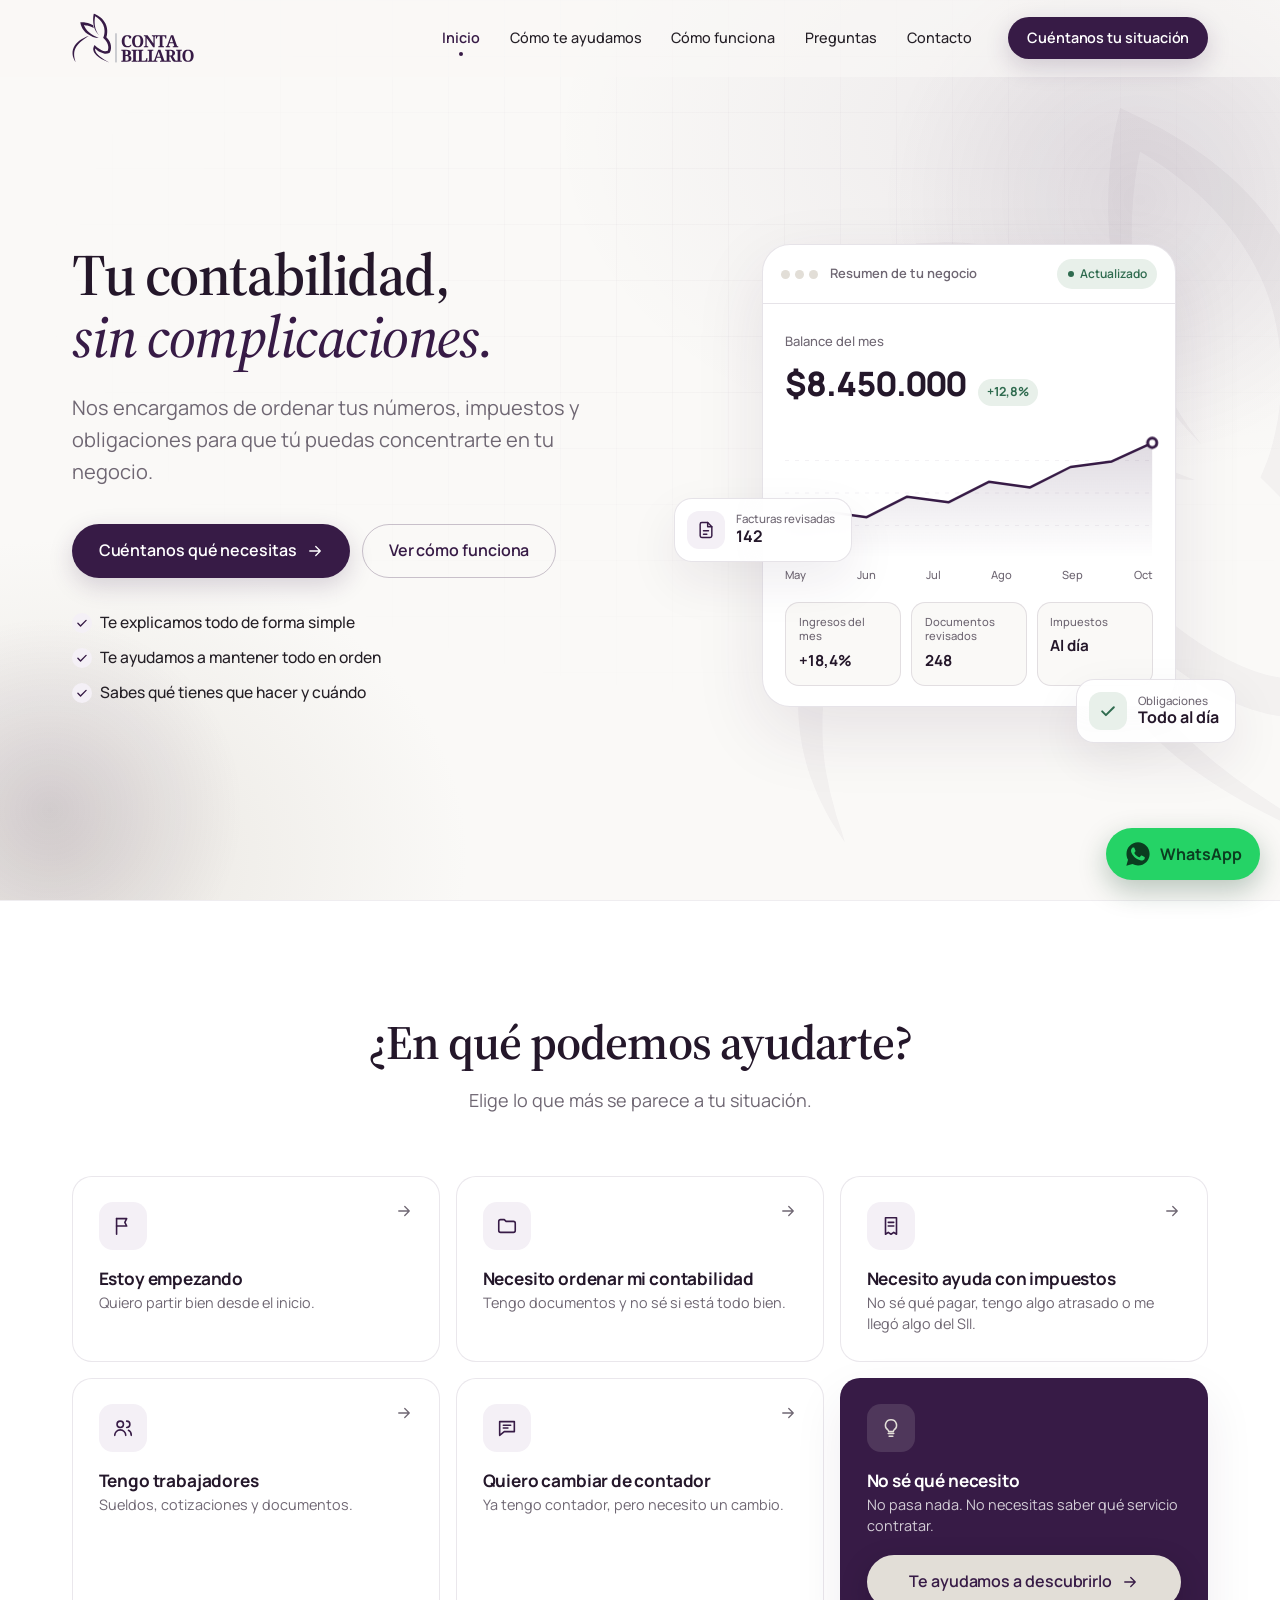
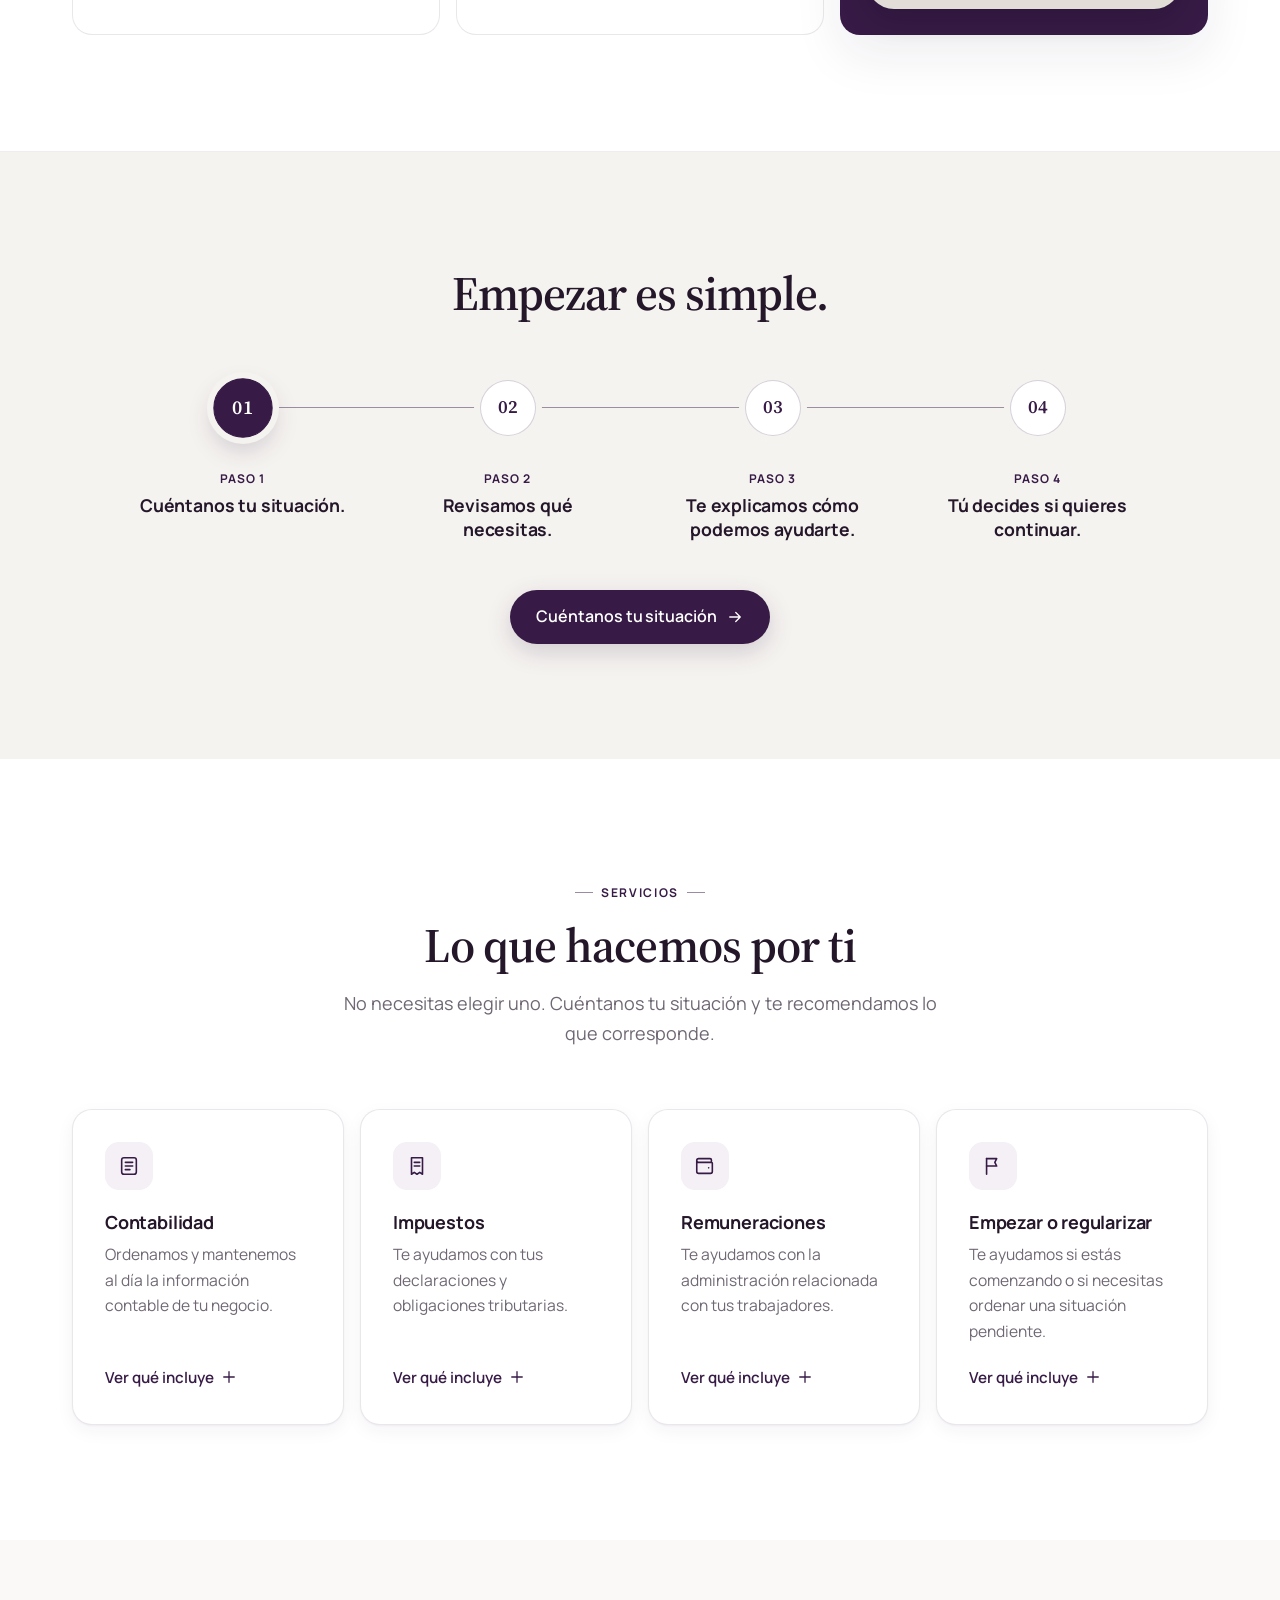
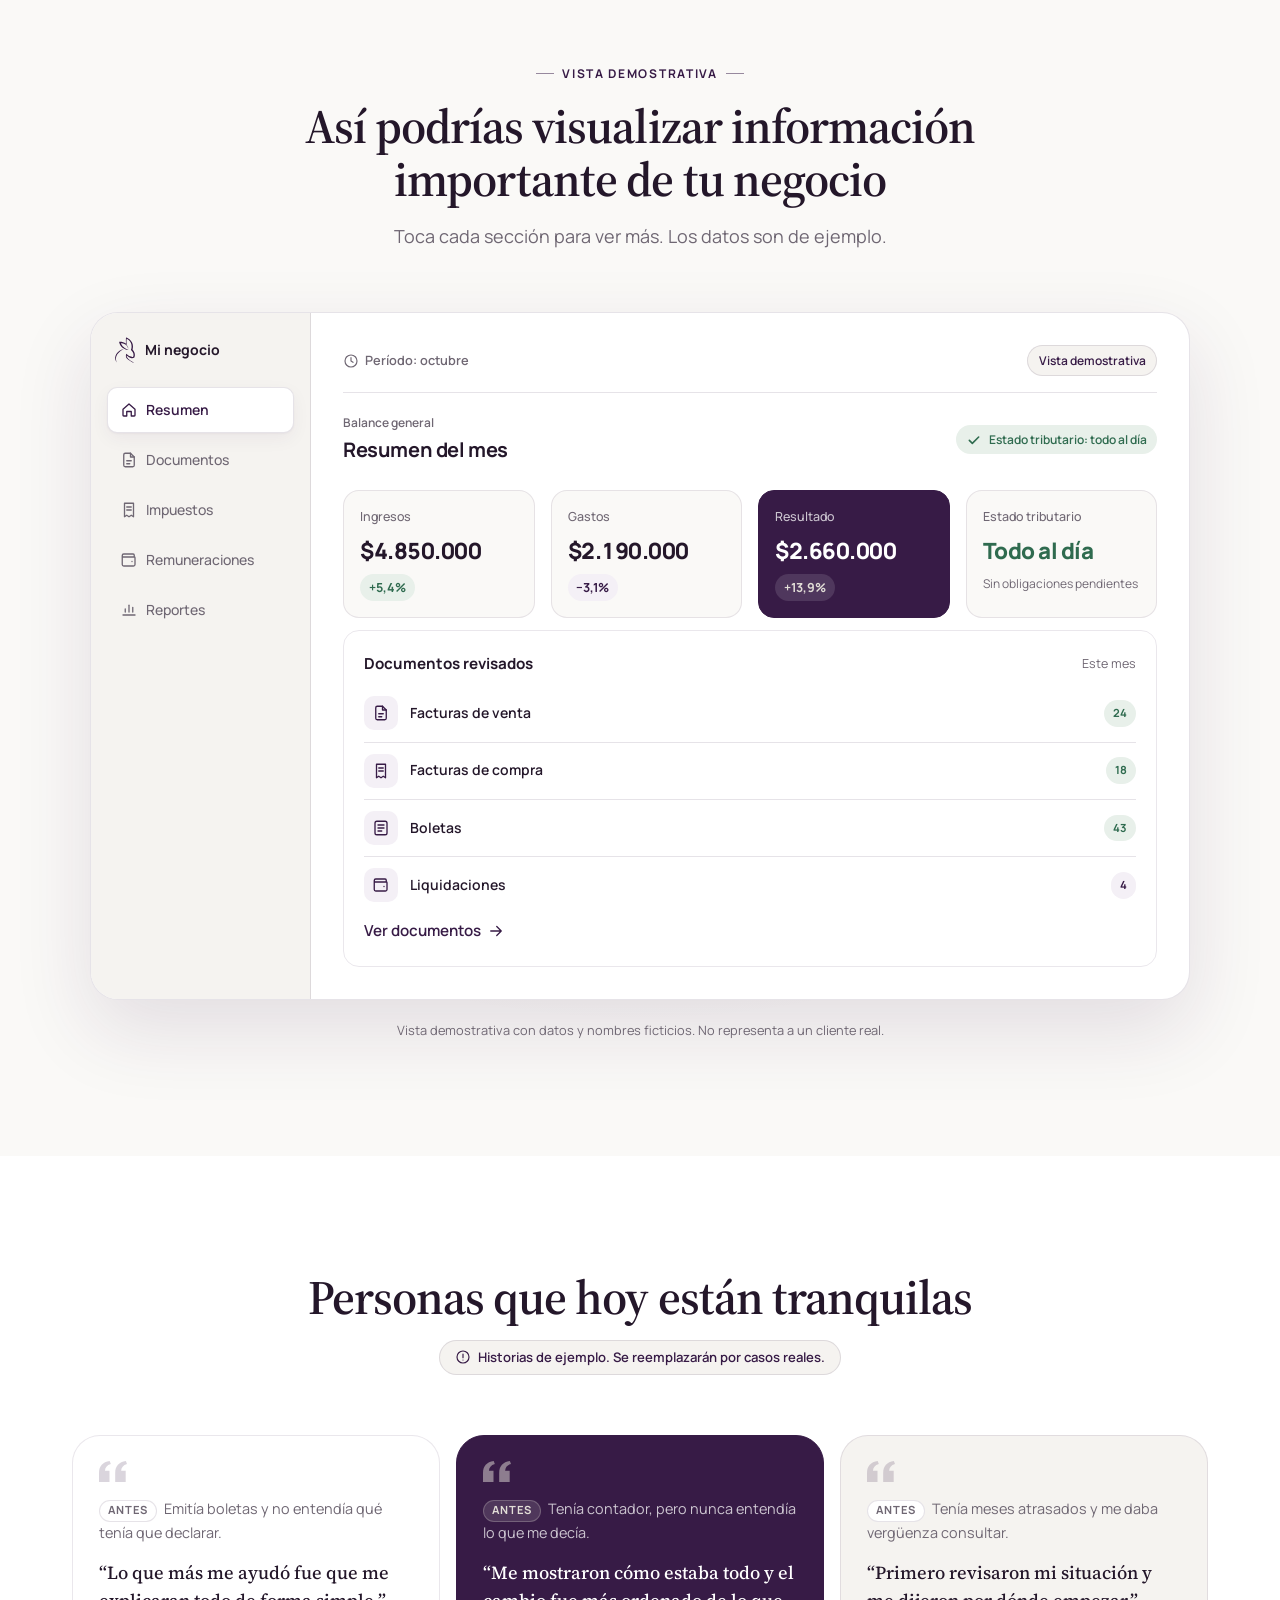
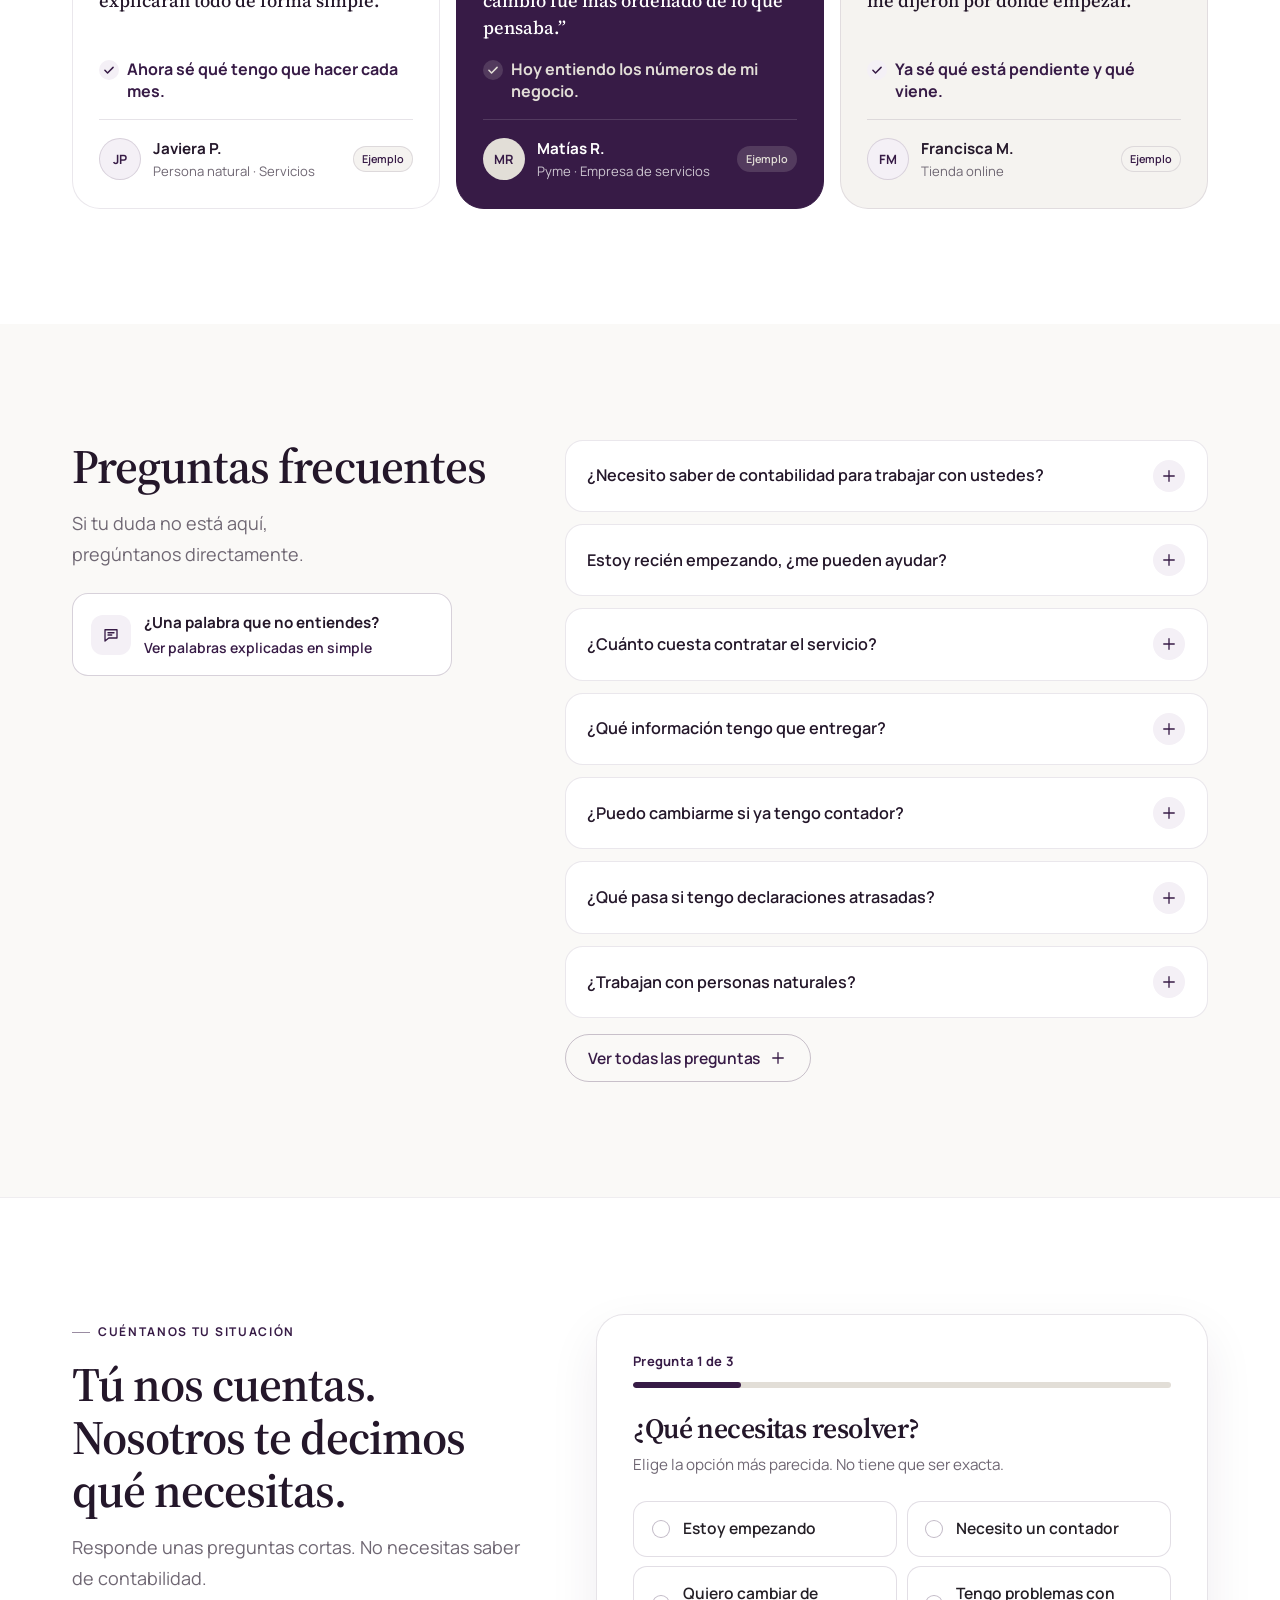
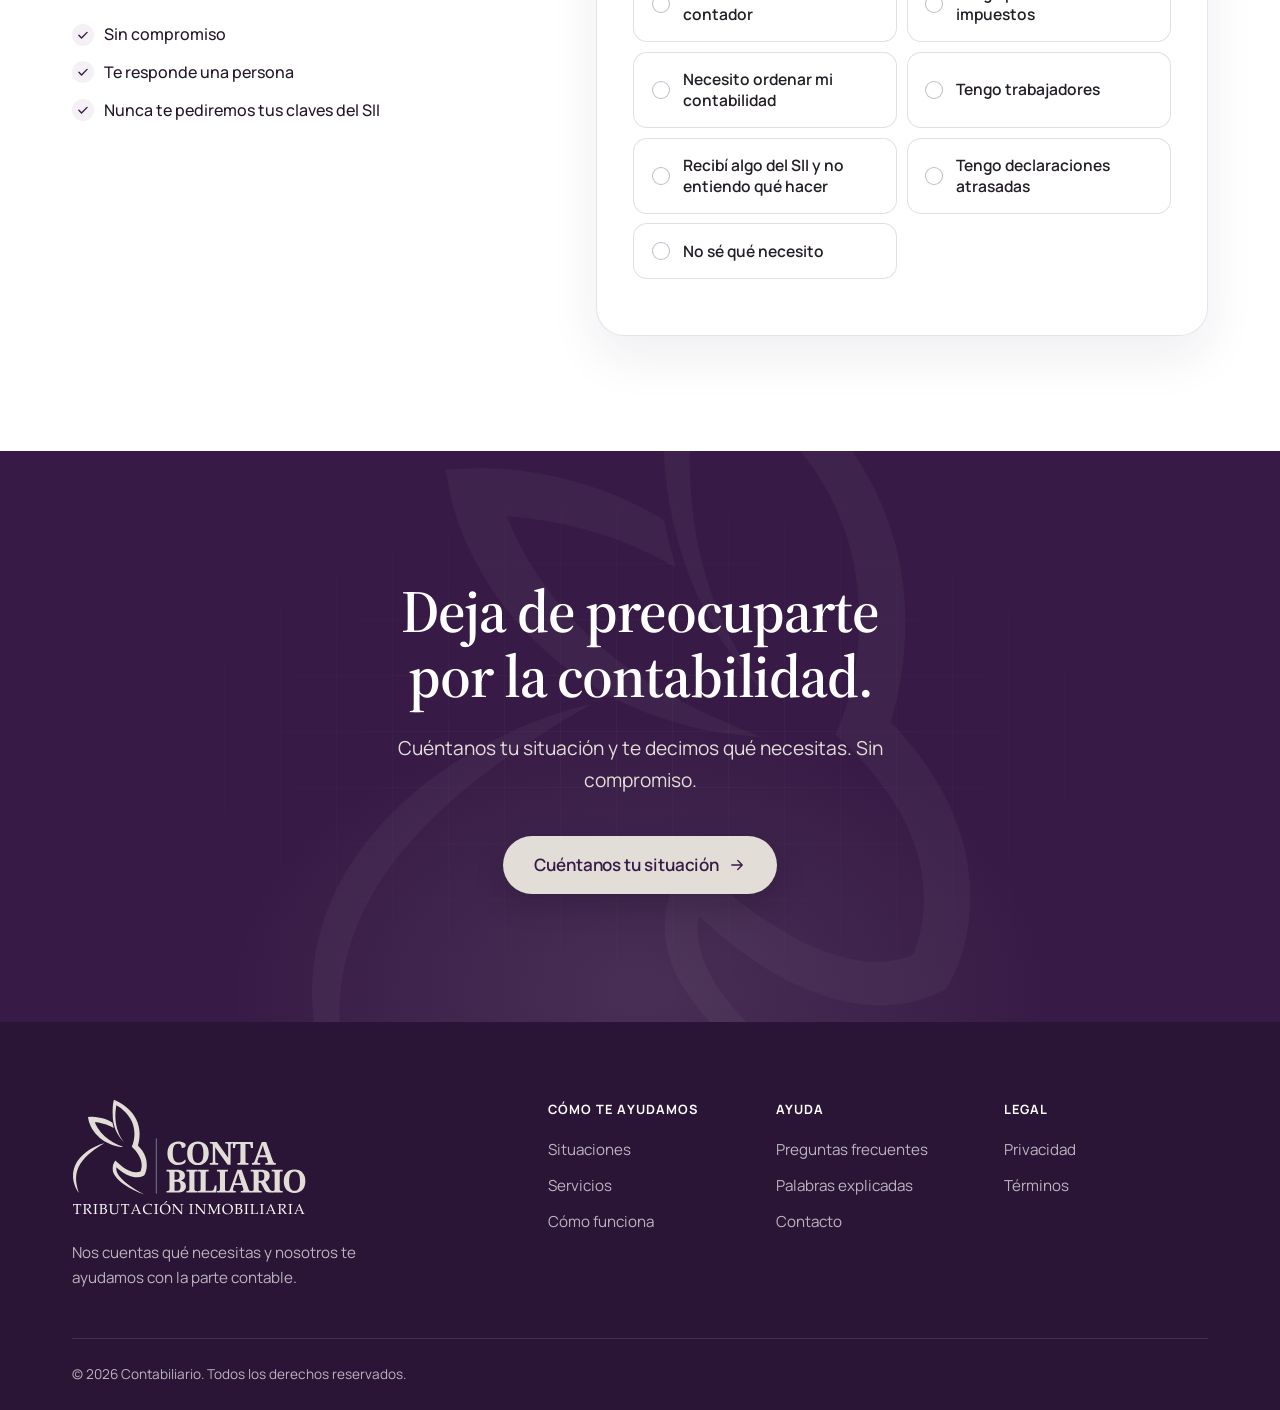
==== commit 9e6093fd: "Agrega botón flotante de WhatsApp en todas las vistas Enlace wa.me con mensaje predefinido; oculta e" ====
--- a/index.html
+++ b/index.html
@@ -1116,6 +1116,7 @@
 <!-- Datos del cuestionario (editar en content.php) -->
 <script type="application/json" id="ctb-data">{"wizard":{"q1":{"title":"¿Qué necesitas resolver?","hint":"Elige la opción más parecida. No tiene que ser exacta.","options":[{"id":"empezando","label":"Estoy empezando","summary":"Ayuda para empezar"},{"id":"contador","label":"Necesito un contador","summary":"Un contador"},{"id":"cambiar","label":"Quiero cambiar de contador","summary":"Cambiar de contador"},{"id":"impuestos","label":"Tengo problemas con impuestos","summary":"Ayuda con impuestos"},{"id":"ordenar","label":"Necesito ordenar mi contabilidad","summary":"Ordenar tu contabilidad"},{"id":"trabajadores","label":"Tengo trabajadores","summary":"Ayuda con remuneraciones"},{"id":"sii","label":"Recibí algo del SII y no entiendo qué hacer","summary":"Entender algo que te envió el SII"},{"id":"atrasadas","label":"Tengo declaraciones atrasadas","summary":"Ponerte al día"},{"id":"nose","label":"No sé qué necesito","summary":"Orientación"}]},"q2":{"title":"¿Cuál de estas opciones te representa mejor?","hint":"Si no sabes la diferencia, elige “No estoy seguro”.","options":[{"id":"natural","label":"Persona natural \/ trabajo por mi cuenta","hint":"Trabajo o vendo a mi nombre y no tengo una empresa constituida."},{"id":"emprendedor","label":"Emprendedor","hint":"Tengo un negocio pequeño o lo estoy haciendo crecer."},{"id":"empresa","label":"Empresa","hint":"Tengo una empresa constituida (por ejemplo SpA, EIRL o Limitada)."},{"id":"independiente","label":"Profesional independiente","hint":"Presto servicios y emito boletas de honorarios."},{"id":"online","label":"Tienda online","hint":"Vendo principalmente por internet."},{"id":"comenzando","label":"Estoy recién comenzando","hint":"Todavía no empiezo o llevo muy poco tiempo."},{"id":"nose","label":"No estoy seguro","hint":"No pasa nada, lo vemos juntos."}]},"follow":{"empezando":{"title":"¿Ya comenzaste actividades en el SII?","hint":"Es el trámite para avisarle al SII que empiezas tu negocio.","label":"Inicio de actividades","options":["Sí","No","No estoy seguro"]},"contador":{"title":"¿Con qué necesitas ayuda principalmente?","label":"Ayuda principal","options":["Llevar mi contabilidad todos los meses","Declarar mis impuestos","Sueldos de mis trabajadores","Un poco de todo","No estoy seguro"]},"cambiar":{"title":"¿Actualmente tienes un contador?","label":"Contador actual","options":["Sí","No","Estoy en proceso de cambio"]},"impuestos":{"title":"¿Qué está pasando?","label":"Problema","options":["No sé cuánto tengo que pagar","Tengo declaraciones atrasadas","Recibí una notificación del SII","Creo que declaré algo incorrectamente","No entiendo mis impuestos","Otra situación"]},"ordenar":{"title":"¿Cómo está tu información hoy?","label":"Estado de la información","options":["Tengo todo, pero desordenado","Me faltan documentos","No sé qué tengo y qué no","No estoy seguro"]},"trabajadores":{"title":"¿Cuántos trabajadores tienes?","label":"Trabajadores","options":["1","2 a 5","6 a 10","Más de 10","Todavía ninguno"]},"sii":{"title":"¿Qué recibiste?","hint":"No necesitas entenderlo todavía. Lo revisamos contigo.","label":"Lo que recibió","options":["Una notificación o carta","Un correo electrónico","Un aviso en el sitio del SII","No estoy seguro"]},"atrasadas":{"title":"¿Desde hace cuánto tiempo?","hint":"Puedes consultarnos igual. Primero revisamos tu situación.","label":"Tiempo de atraso","options":["1 a 3 meses","4 a 12 meses","Más de un año","No lo sé"]},"nose":{"title":"¿Qué es lo que más te preocupa?","label":"Preocupación","options":["No equivocarme con los impuestos","Ordenar mis números","Ahorrar tiempo","No entiendo nada de esto","Otra cosa"]}},"contact_methods":["WhatsApp","Llamada","Correo electrónico"],"schedules":["Mañana","Tarde","Me da lo mismo"]},"whatsapp":""}</script>
 
+<a class="ctb-wa-float" href="https://wa.me/56900000000?text=Hola%2C%20necesito%20ayuda%20con%20mi%20contabilidad.%20No%20s%C3%A9%20bien%20qu%C3%A9%20necesito." target="_blank" rel="noopener" aria-label="Escribir por WhatsApp" data-ctb-interest="whatsapp" data-ctb-origin="flotante"><svg viewBox="0 0 24 24" width="28" height="28" fill="currentColor" aria-hidden="true" focusable="false"><path d="M12.04 2C6.58 2 2.13 6.45 2.13 11.91c0 1.75.46 3.45 1.32 4.95L2 22l5.25-1.38a9.9 9.9 0 0 0 4.79 1.22h.01c5.46 0 9.91-4.45 9.91-9.91C21.96 6.45 17.5 2 12.04 2zm5.8 14.13c-.25.7-1.44 1.34-2 1.43-.51.08-1.16.11-1.87-.12-.43-.13-.98-.32-1.69-.63-2.97-1.28-4.91-4.27-5.06-4.47-.15-.2-1.21-1.61-1.21-3.07 0-1.46.76-2.18 1.04-2.48.25-.27.55-.34.73-.34h.52c.17 0 .39-.07.61.46.25.6.84 2.06.92 2.21.07.15.12.32.02.52-.1.2-.15.32-.3.5-.15.17-.31.39-.45.52-.15.15-.3.31-.13.6.17.3.75 1.24 1.61 2.01 1.11.99 2.04 1.3 2.34 1.45.3.15.47.12.65-.07.17-.2.75-.87.95-1.17.2-.3.4-.25.67-.15.27.1 1.72.81 2.01.96.3.15.5.22.57.35.07.12.07.72-.18 1.42z"/></svg><span class="ctb-wa-float__label">WhatsApp</span></a>
 </div><!-- /.ctb-page -->
 <script>window.ctbConfig = {"formEndpoint":"","formMode":"native"};</script>
 <script src="assets/js/contabiliario.js?v=4.1.0" defer></script>
--- a/assets/css/contabiliario.css
+++ b/assets/css/contabiliario.css
@@ -1825,3 +1825,28 @@
 	/* Acordeón: abre sin animar la altura; el texto aparece con fade */
 	.ctb-js-enabled .ctb-acc__panel, .ctb-js-enabled .ctb-acc.ctb-is-open .ctb-acc__panel { transition-duration: 0s; transition-delay: 0s; }
 }
+
+/* Botón flotante de WhatsApp (visible en todas las vistas) */
+.ctb-wa-float {
+	position: fixed;
+	right: 20px;
+	bottom: 20px;
+	z-index: 60;
+	display: inline-flex;
+	align-items: center;
+	gap: 8px;
+	min-height: 52px;
+	padding: 12px 18px;
+	border-radius: 999px;
+	background: #25D366;
+	color: #0B3D20;
+	font-weight: 700;
+	text-decoration: none;
+	box-shadow: 0 10px 28px rgba(11, 61, 32, .28);
+}
+.ctb-wa-float:focus-visible { outline: 3px solid var(--ctb-purple); outline-offset: 3px; }
+.ctb-wa-float svg { flex: none; }
+@media (max-width: 520px) {
+	.ctb-wa-float__label { position: absolute; width: 1px; height: 1px; overflow: hidden; clip: rect(0 0 0 0); }
+	.ctb-wa-float { padding: 14px; }
+}
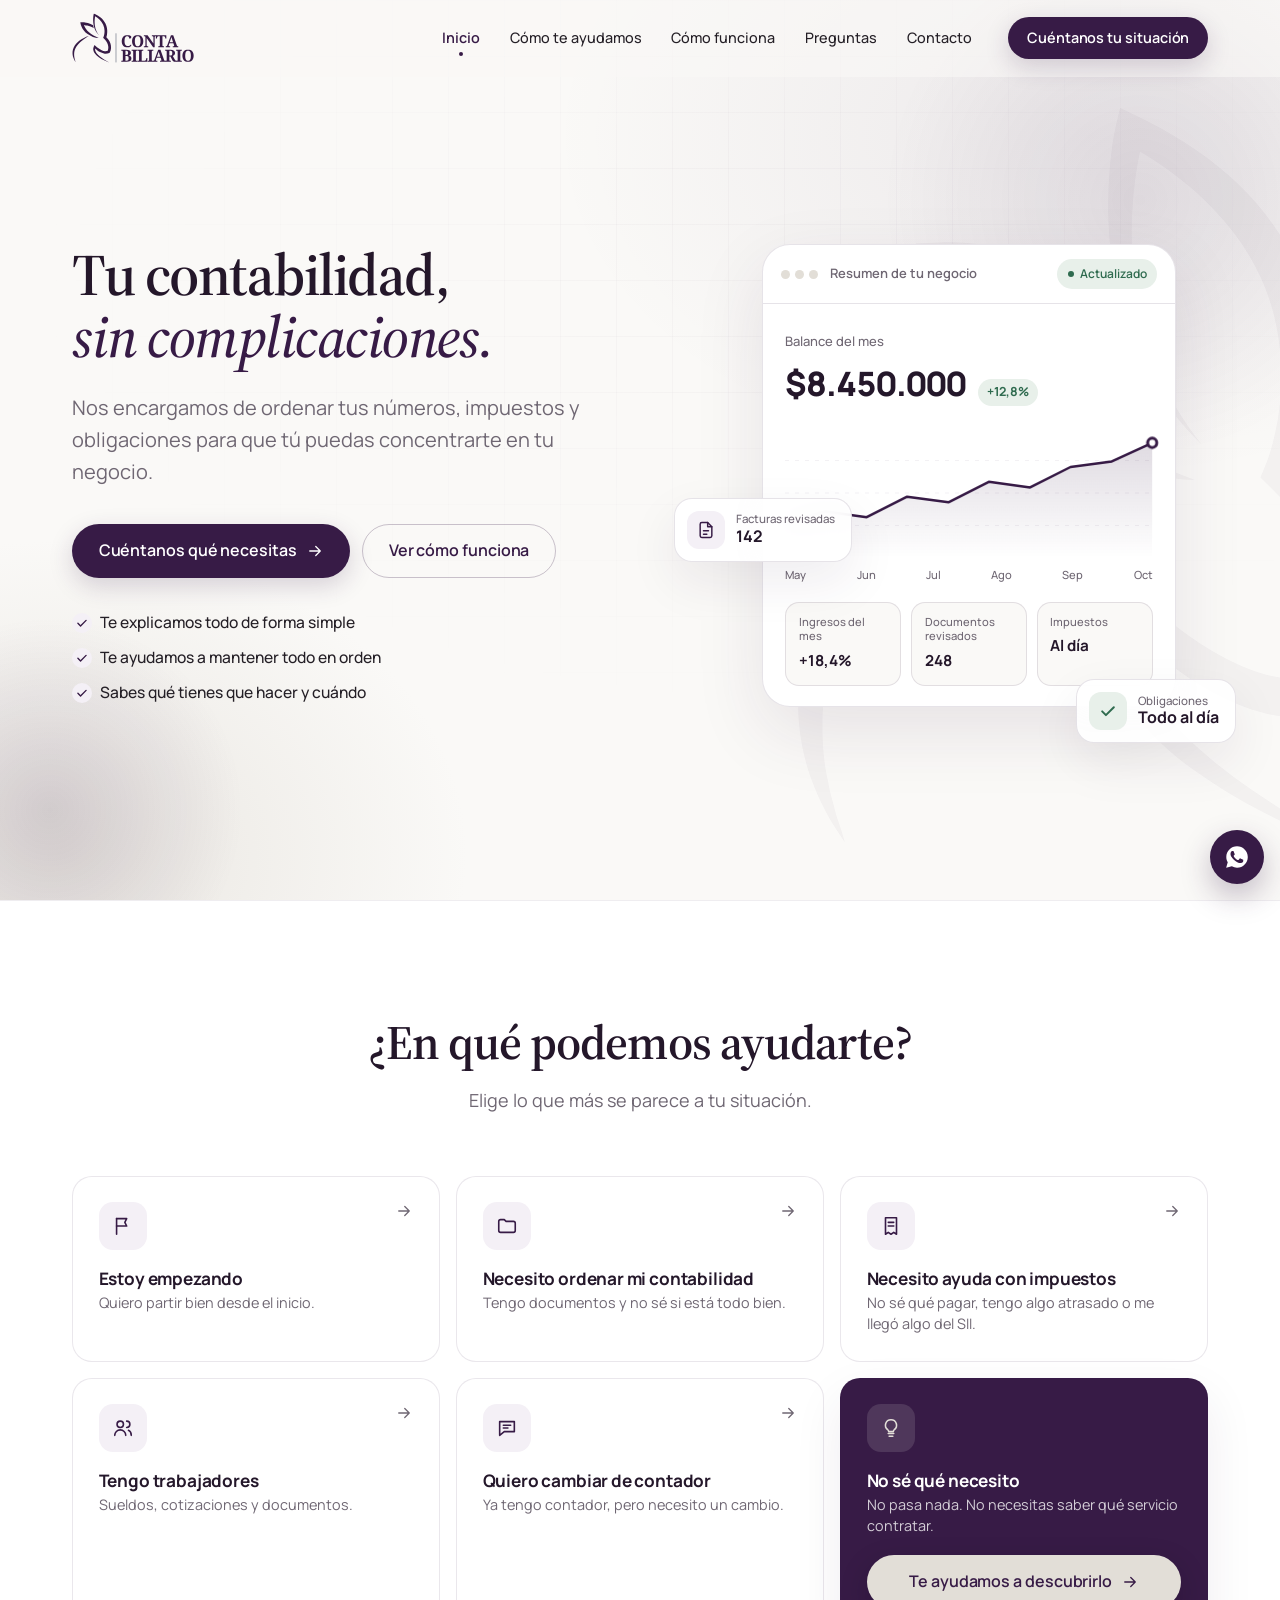
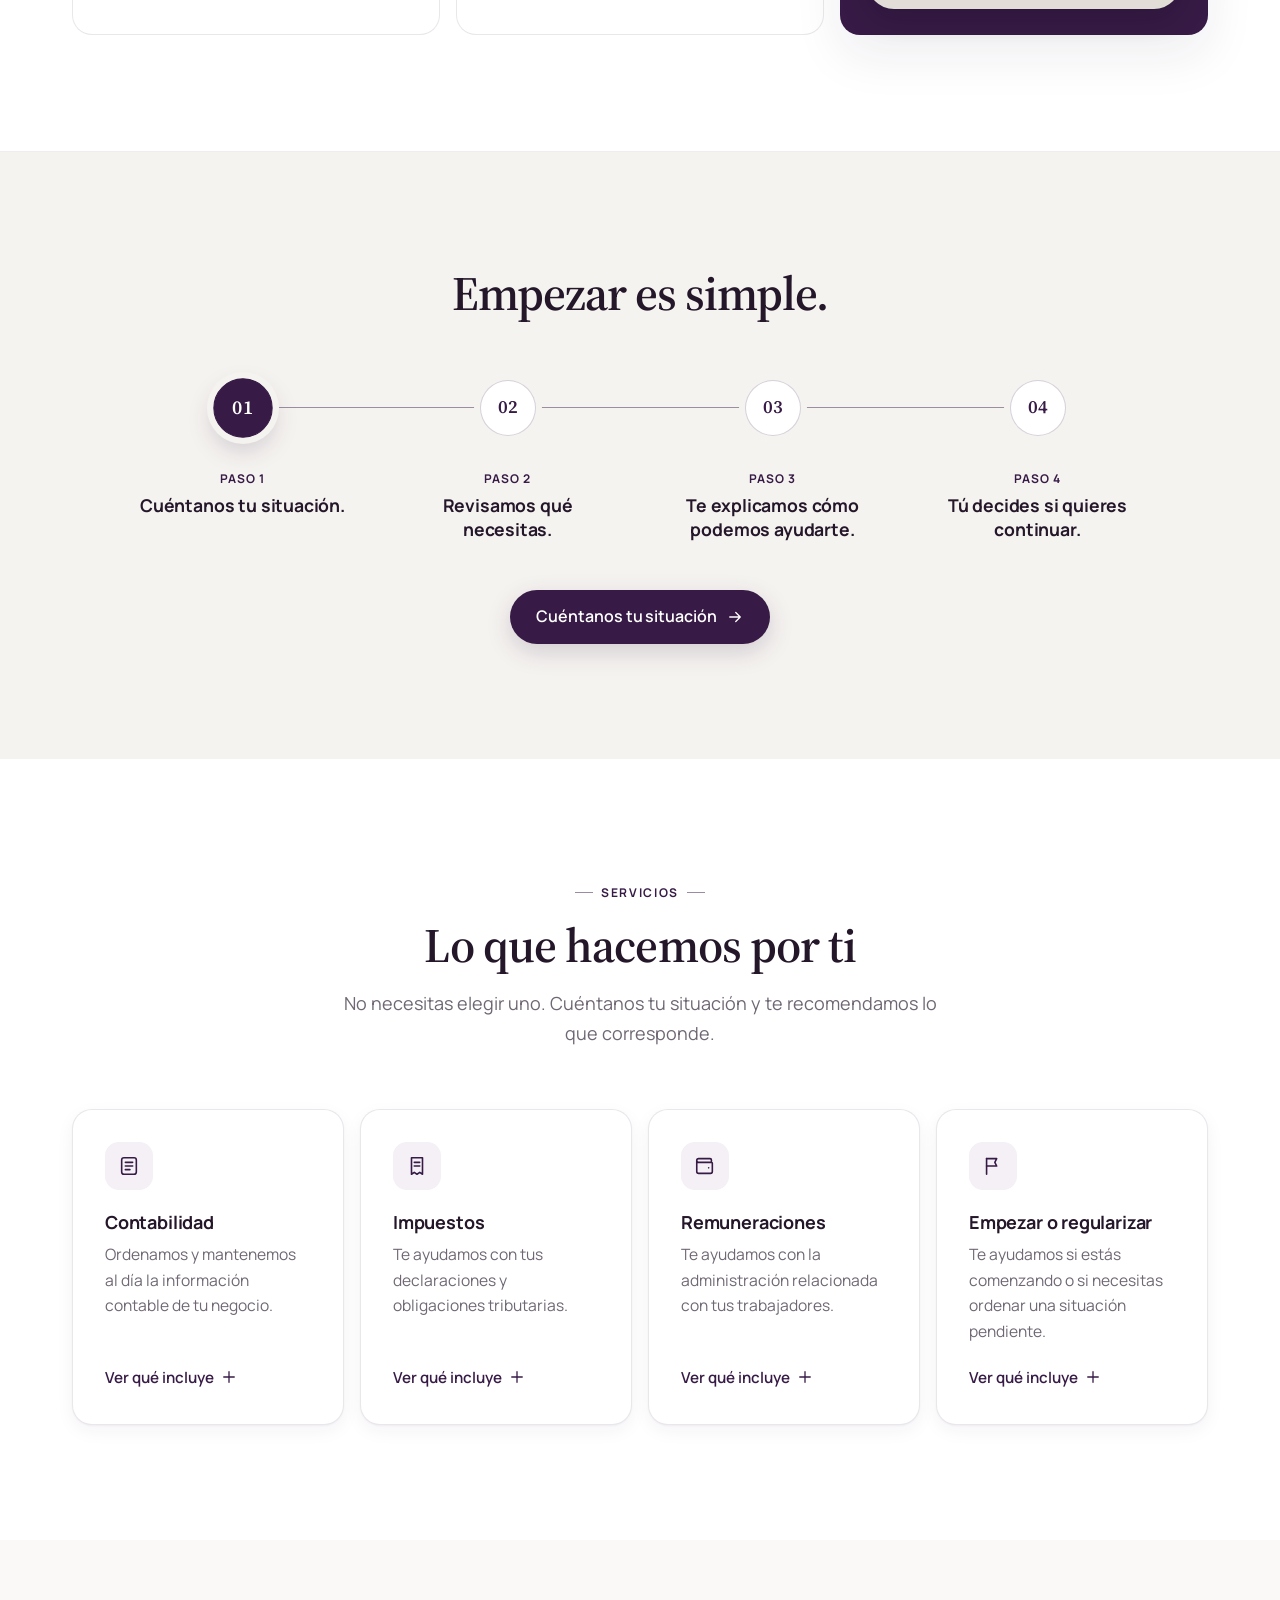
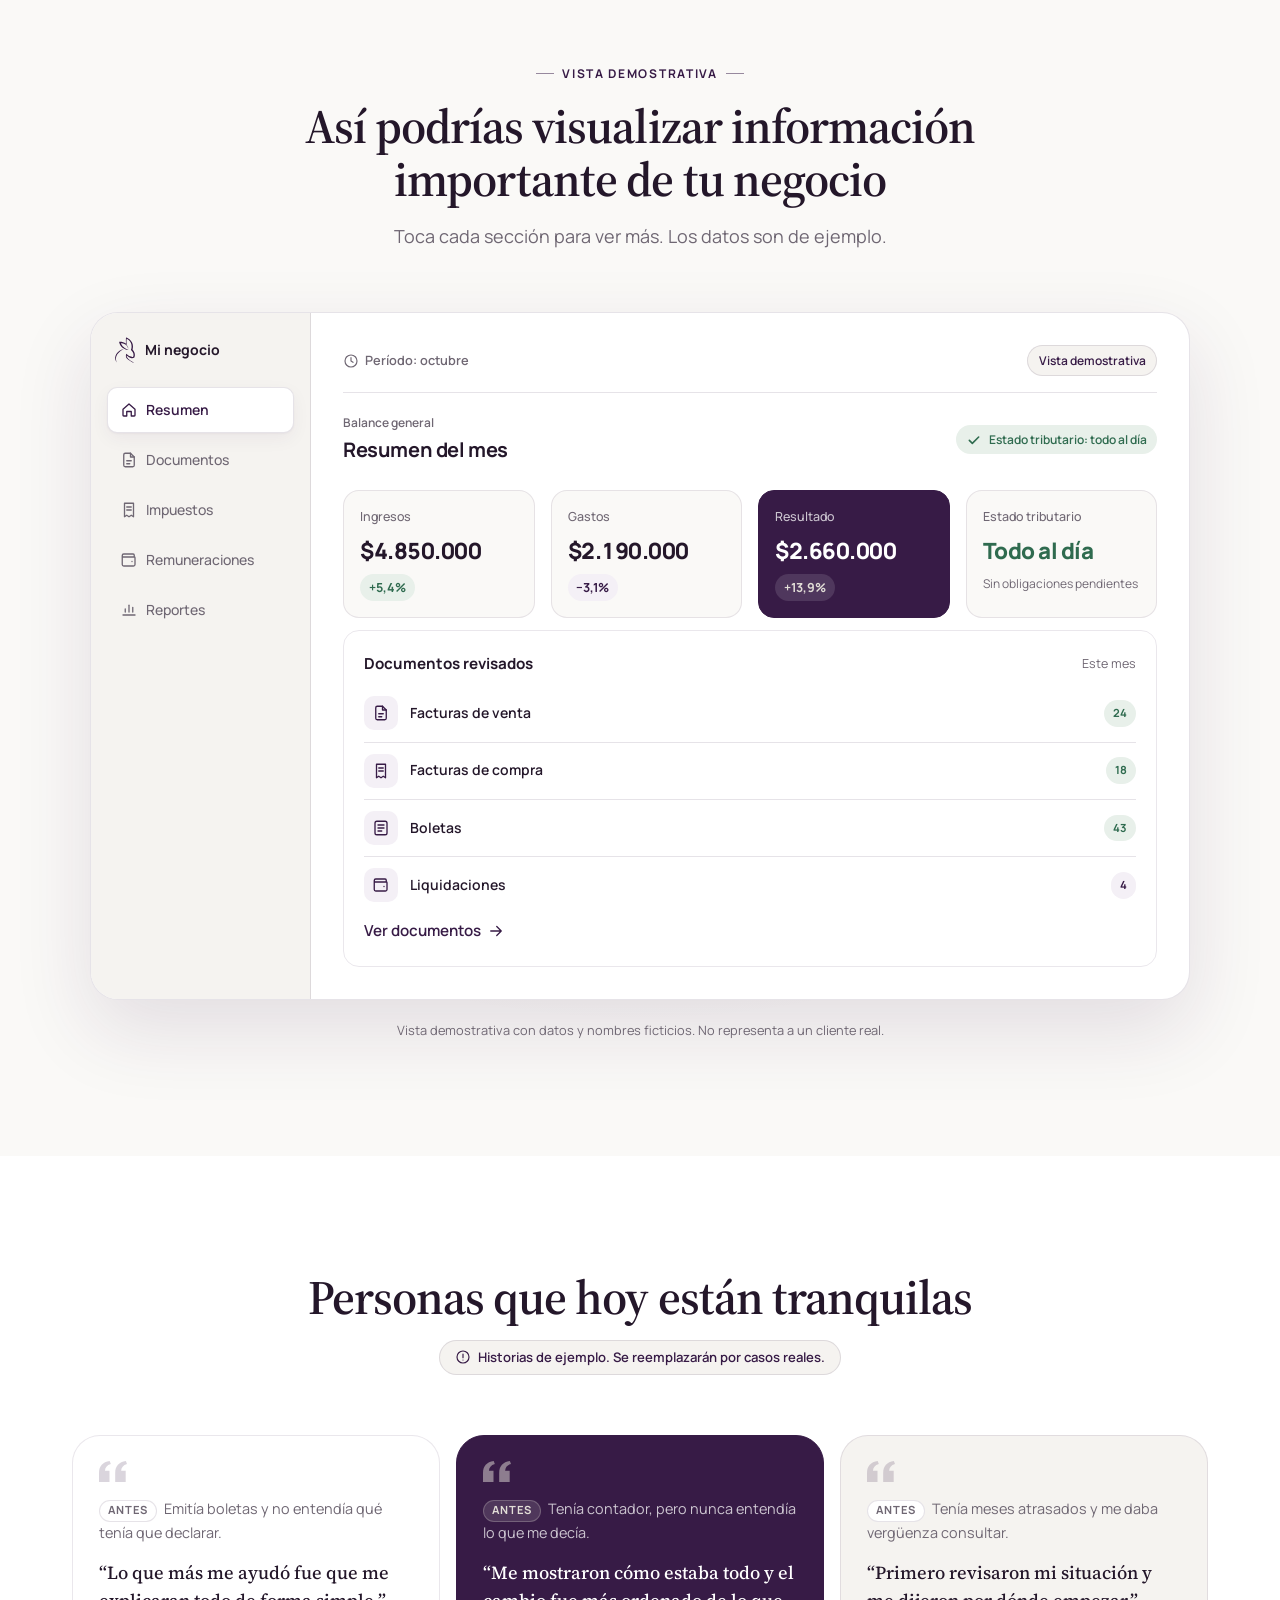
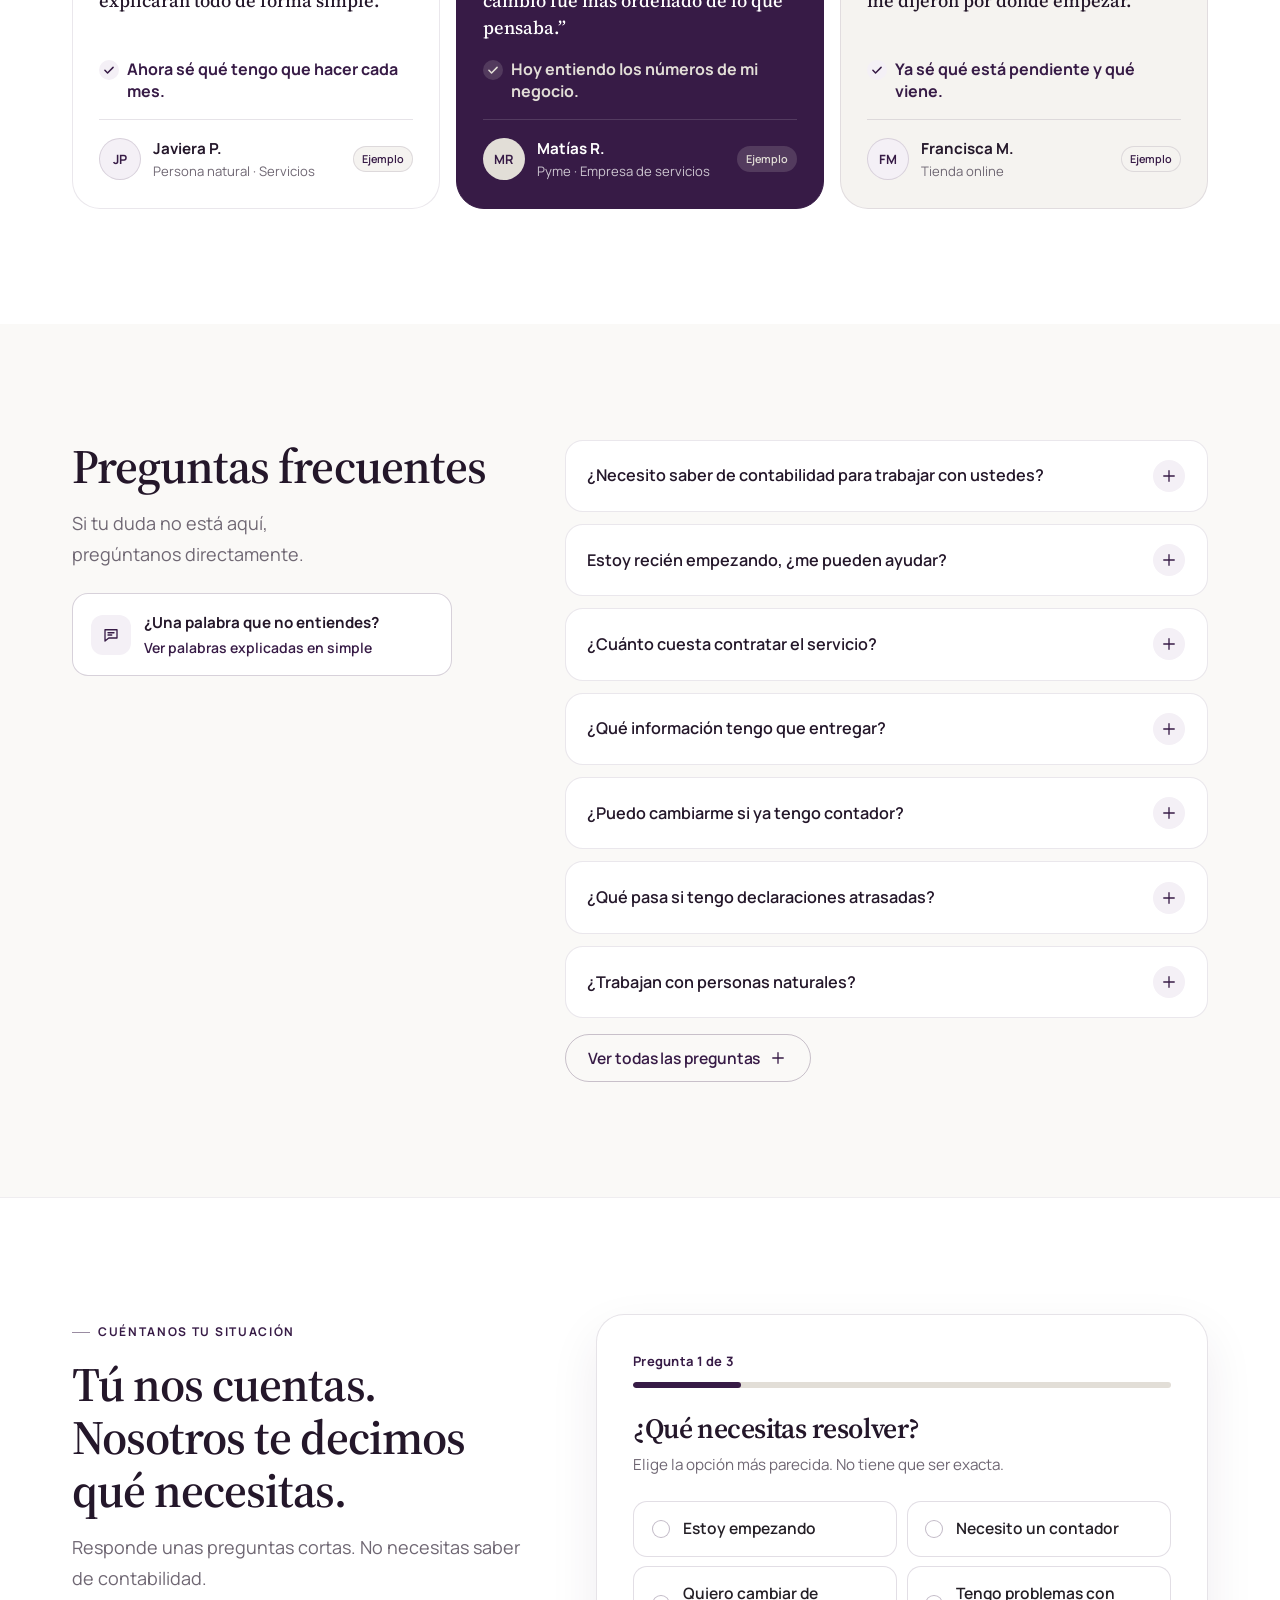
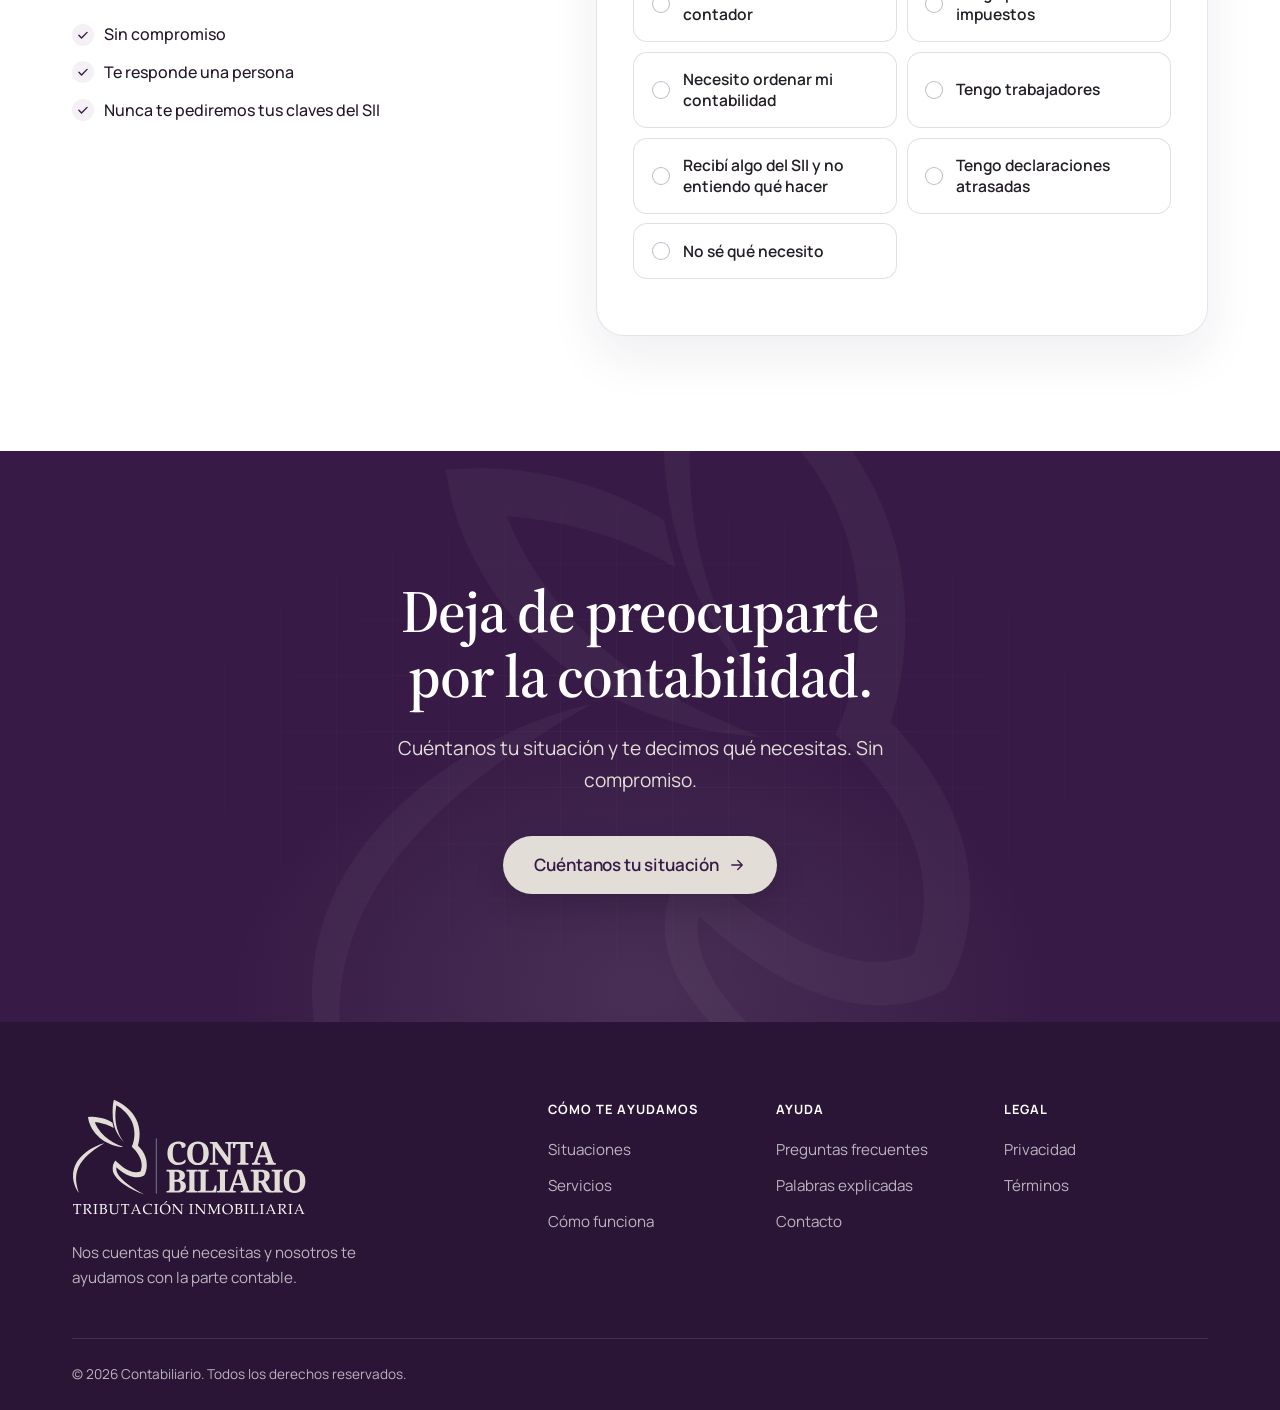
==== commit 2130c671: "Usa la clase .ctb-wa existente para el botón de WhatsApp Reemplaza el botón propio anterior: la hoja" ====
--- a/index.html
+++ b/index.html
@@ -1116,7 +1116,7 @@
 <!-- Datos del cuestionario (editar en content.php) -->
 <script type="application/json" id="ctb-data">{"wizard":{"q1":{"title":"¿Qué necesitas resolver?","hint":"Elige la opción más parecida. No tiene que ser exacta.","options":[{"id":"empezando","label":"Estoy empezando","summary":"Ayuda para empezar"},{"id":"contador","label":"Necesito un contador","summary":"Un contador"},{"id":"cambiar","label":"Quiero cambiar de contador","summary":"Cambiar de contador"},{"id":"impuestos","label":"Tengo problemas con impuestos","summary":"Ayuda con impuestos"},{"id":"ordenar","label":"Necesito ordenar mi contabilidad","summary":"Ordenar tu contabilidad"},{"id":"trabajadores","label":"Tengo trabajadores","summary":"Ayuda con remuneraciones"},{"id":"sii","label":"Recibí algo del SII y no entiendo qué hacer","summary":"Entender algo que te envió el SII"},{"id":"atrasadas","label":"Tengo declaraciones atrasadas","summary":"Ponerte al día"},{"id":"nose","label":"No sé qué necesito","summary":"Orientación"}]},"q2":{"title":"¿Cuál de estas opciones te representa mejor?","hint":"Si no sabes la diferencia, elige “No estoy seguro”.","options":[{"id":"natural","label":"Persona natural \/ trabajo por mi cuenta","hint":"Trabajo o vendo a mi nombre y no tengo una empresa constituida."},{"id":"emprendedor","label":"Emprendedor","hint":"Tengo un negocio pequeño o lo estoy haciendo crecer."},{"id":"empresa","label":"Empresa","hint":"Tengo una empresa constituida (por ejemplo SpA, EIRL o Limitada)."},{"id":"independiente","label":"Profesional independiente","hint":"Presto servicios y emito boletas de honorarios."},{"id":"online","label":"Tienda online","hint":"Vendo principalmente por internet."},{"id":"comenzando","label":"Estoy recién comenzando","hint":"Todavía no empiezo o llevo muy poco tiempo."},{"id":"nose","label":"No estoy seguro","hint":"No pasa nada, lo vemos juntos."}]},"follow":{"empezando":{"title":"¿Ya comenzaste actividades en el SII?","hint":"Es el trámite para avisarle al SII que empiezas tu negocio.","label":"Inicio de actividades","options":["Sí","No","No estoy seguro"]},"contador":{"title":"¿Con qué necesitas ayuda principalmente?","label":"Ayuda principal","options":["Llevar mi contabilidad todos los meses","Declarar mis impuestos","Sueldos de mis trabajadores","Un poco de todo","No estoy seguro"]},"cambiar":{"title":"¿Actualmente tienes un contador?","label":"Contador actual","options":["Sí","No","Estoy en proceso de cambio"]},"impuestos":{"title":"¿Qué está pasando?","label":"Problema","options":["No sé cuánto tengo que pagar","Tengo declaraciones atrasadas","Recibí una notificación del SII","Creo que declaré algo incorrectamente","No entiendo mis impuestos","Otra situación"]},"ordenar":{"title":"¿Cómo está tu información hoy?","label":"Estado de la información","options":["Tengo todo, pero desordenado","Me faltan documentos","No sé qué tengo y qué no","No estoy seguro"]},"trabajadores":{"title":"¿Cuántos trabajadores tienes?","label":"Trabajadores","options":["1","2 a 5","6 a 10","Más de 10","Todavía ninguno"]},"sii":{"title":"¿Qué recibiste?","hint":"No necesitas entenderlo todavía. Lo revisamos contigo.","label":"Lo que recibió","options":["Una notificación o carta","Un correo electrónico","Un aviso en el sitio del SII","No estoy seguro"]},"atrasadas":{"title":"¿Desde hace cuánto tiempo?","hint":"Puedes consultarnos igual. Primero revisamos tu situación.","label":"Tiempo de atraso","options":["1 a 3 meses","4 a 12 meses","Más de un año","No lo sé"]},"nose":{"title":"¿Qué es lo que más te preocupa?","label":"Preocupación","options":["No equivocarme con los impuestos","Ordenar mis números","Ahorrar tiempo","No entiendo nada de esto","Otra cosa"]}},"contact_methods":["WhatsApp","Llamada","Correo electrónico"],"schedules":["Mañana","Tarde","Me da lo mismo"]},"whatsapp":""}</script>
 
-<a class="ctb-wa-float" href="https://wa.me/56900000000?text=Hola%2C%20necesito%20ayuda%20con%20mi%20contabilidad.%20No%20s%C3%A9%20bien%20qu%C3%A9%20necesito." target="_blank" rel="noopener" aria-label="Escribir por WhatsApp" data-ctb-interest="whatsapp" data-ctb-origin="flotante"><svg viewBox="0 0 24 24" width="28" height="28" fill="currentColor" aria-hidden="true" focusable="false"><path d="M12.04 2C6.58 2 2.13 6.45 2.13 11.91c0 1.75.46 3.45 1.32 4.95L2 22l5.25-1.38a9.9 9.9 0 0 0 4.79 1.22h.01c5.46 0 9.91-4.45 9.91-9.91C21.96 6.45 17.5 2 12.04 2zm5.8 14.13c-.25.7-1.44 1.34-2 1.43-.51.08-1.16.11-1.87-.12-.43-.13-.98-.32-1.69-.63-2.97-1.28-4.91-4.27-5.06-4.47-.15-.2-1.21-1.61-1.21-3.07 0-1.46.76-2.18 1.04-2.48.25-.27.55-.34.73-.34h.52c.17 0 .39-.07.61.46.25.6.84 2.06.92 2.21.07.15.12.32.02.52-.1.2-.15.32-.3.5-.15.17-.31.39-.45.52-.15.15-.3.31-.13.6.17.3.75 1.24 1.61 2.01 1.11.99 2.04 1.3 2.34 1.45.3.15.47.12.65-.07.17-.2.75-.87.95-1.17.2-.3.4-.25.67-.15.27.1 1.72.81 2.01.96.3.15.5.22.57.35.07.12.07.72-.18 1.42z"/></svg><span class="ctb-wa-float__label">WhatsApp</span></a>
+<a class="ctb-wa" href="https://wa.me/?text=Hola%2C%20necesito%20ayuda%20con%20mi%20contabilidad.%20No%20s%C3%A9%20bien%20qu%C3%A9%20necesito." target="_blank" rel="noopener" aria-label="Escribir por WhatsApp" data-ctb-track="clic_whatsapp" data-ctb-track-id="flotante"><svg class="ctb-icon" viewBox="0 0 24 24" width="26" height="26" fill="currentColor" aria-hidden="true" focusable="false"><path d="M12.04 2C6.58 2 2.13 6.45 2.13 11.91c0 1.75.46 3.45 1.32 4.95L2 22l5.25-1.38a9.9 9.9 0 0 0 4.79 1.22h.01c5.46 0 9.91-4.45 9.91-9.91C21.96 6.45 17.5 2 12.04 2zm5.8 14.13c-.25.7-1.44 1.34-2 1.43-.51.08-1.16.11-1.87-.12-.43-.13-.98-.32-1.69-.63-2.97-1.28-4.91-4.27-5.06-4.47-.15-.2-1.21-1.61-1.21-3.07 0-1.46.76-2.18 1.04-2.48.25-.27.55-.34.73-.34h.52c.17 0 .39-.07.61.46.25.6.84 2.06.92 2.21.07.15.12.32.02.52-.1.2-.15.32-.3.5-.15.17-.31.39-.45.52-.15.15-.3.31-.13.6.17.3.75 1.24 1.61 2.01 1.11.99 2.04 1.3 2.34 1.45.3.15.47.12.65-.07.17-.2.75-.87.95-1.17.2-.3.4-.25.67-.15.27.1 1.72.81 2.01.96.3.15.5.22.57.35.07.12.07.72-.18 1.42z"/></svg></a>
 </div><!-- /.ctb-page -->
 <script>window.ctbConfig = {"formEndpoint":"","formMode":"native"};</script>
 <script src="assets/js/contabiliario.js?v=4.1.0" defer></script>
--- a/assets/css/contabiliario.css
+++ b/assets/css/contabiliario.css
@@ -1825,28 +1825,3 @@
 	/* Acordeón: abre sin animar la altura; el texto aparece con fade */
 	.ctb-js-enabled .ctb-acc__panel, .ctb-js-enabled .ctb-acc.ctb-is-open .ctb-acc__panel { transition-duration: 0s; transition-delay: 0s; }
 }
-
-/* Botón flotante de WhatsApp (visible en todas las vistas) */
-.ctb-wa-float {
-	position: fixed;
-	right: 20px;
-	bottom: 20px;
-	z-index: 60;
-	display: inline-flex;
-	align-items: center;
-	gap: 8px;
-	min-height: 52px;
-	padding: 12px 18px;
-	border-radius: 999px;
-	background: #25D366;
-	color: #0B3D20;
-	font-weight: 700;
-	text-decoration: none;
-	box-shadow: 0 10px 28px rgba(11, 61, 32, .28);
-}
-.ctb-wa-float:focus-visible { outline: 3px solid var(--ctb-purple); outline-offset: 3px; }
-.ctb-wa-float svg { flex: none; }
-@media (max-width: 520px) {
-	.ctb-wa-float__label { position: absolute; width: 1px; height: 1px; overflow: hidden; clip: rect(0 0 0 0); }
-	.ctb-wa-float { padding: 14px; }
-}
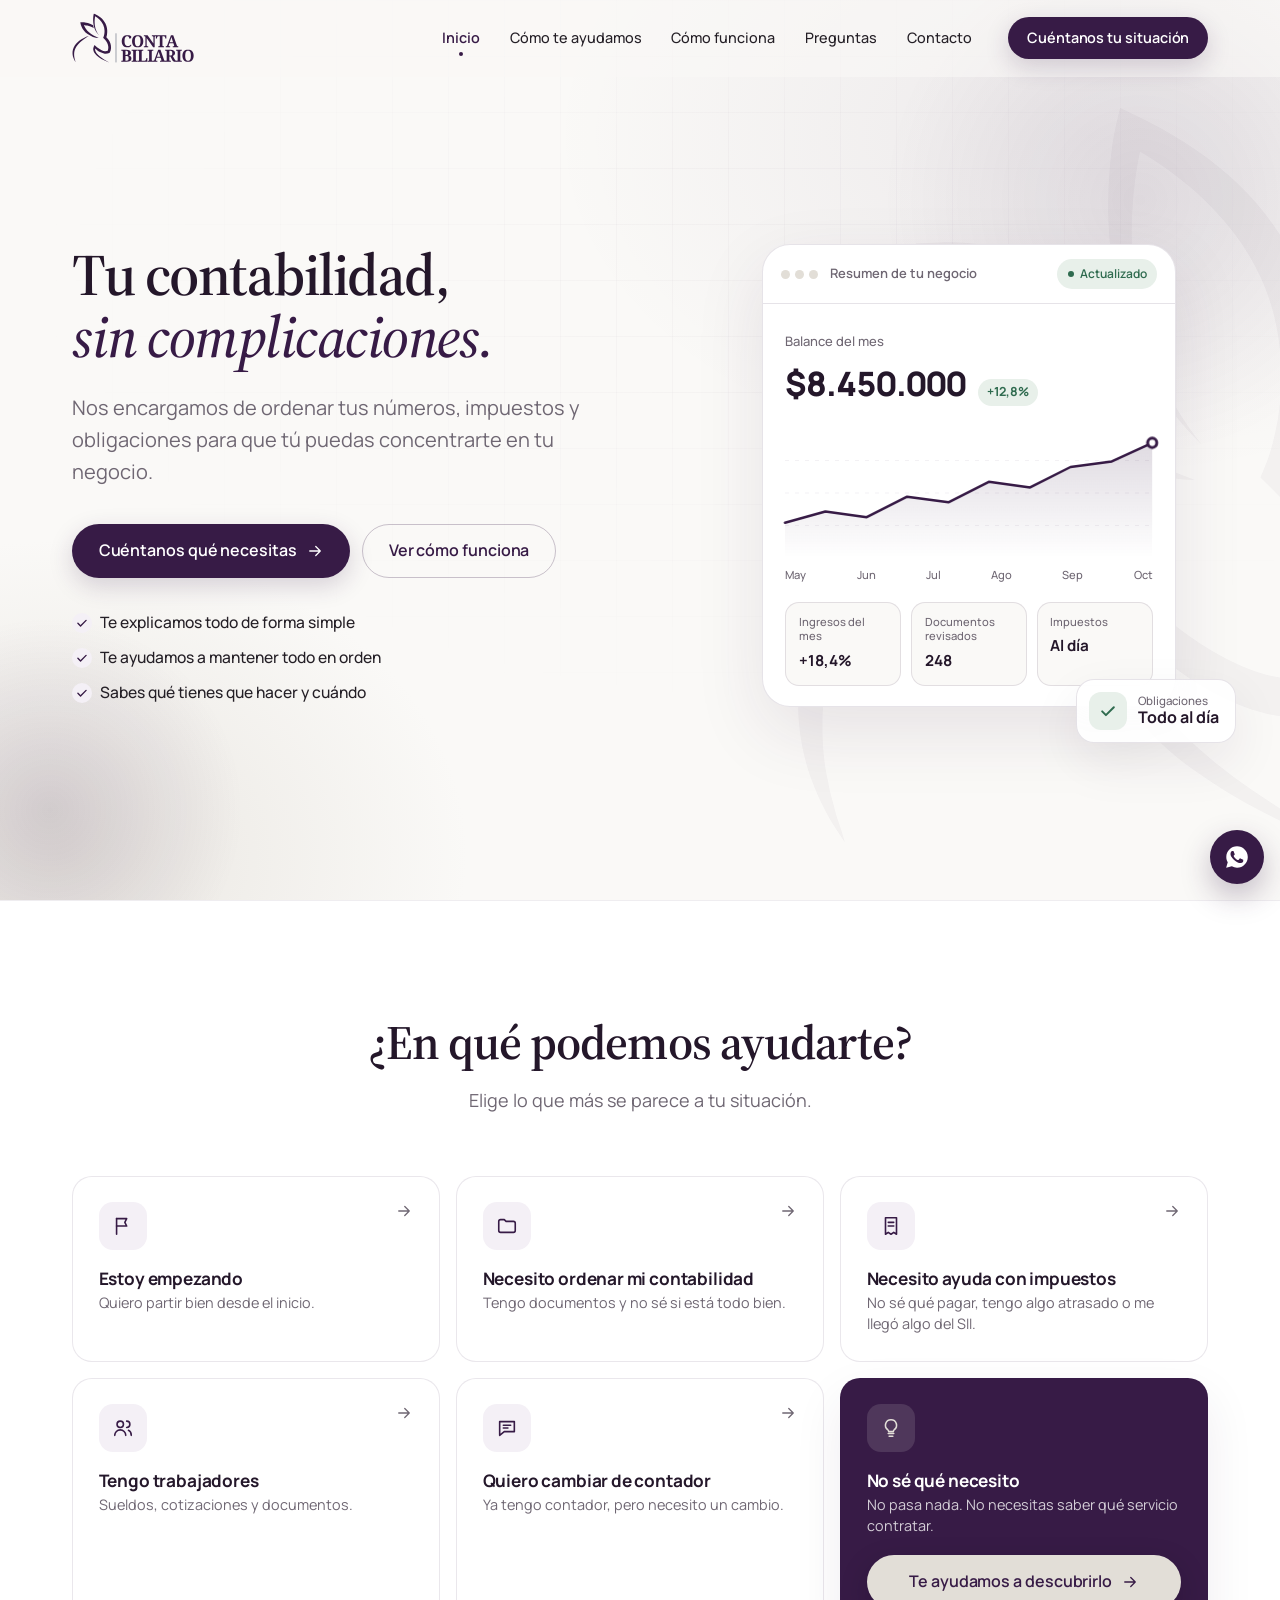
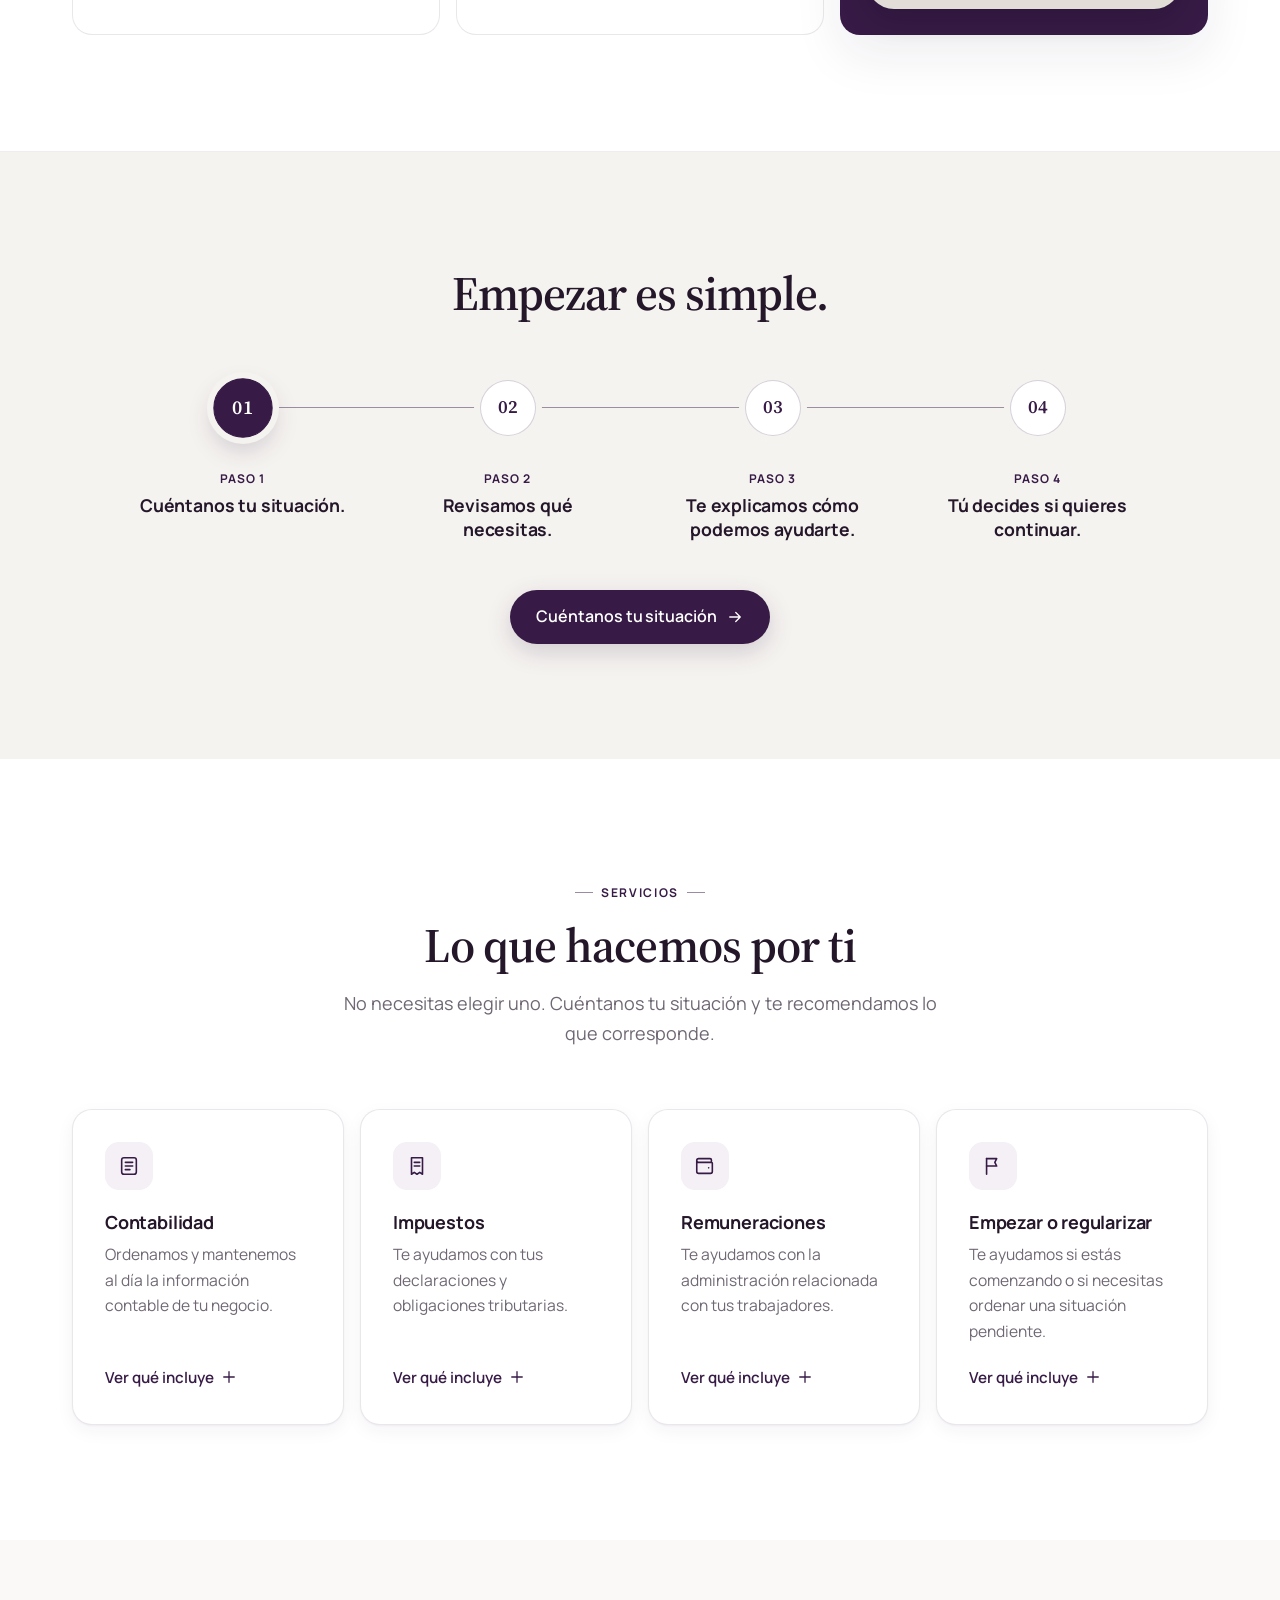
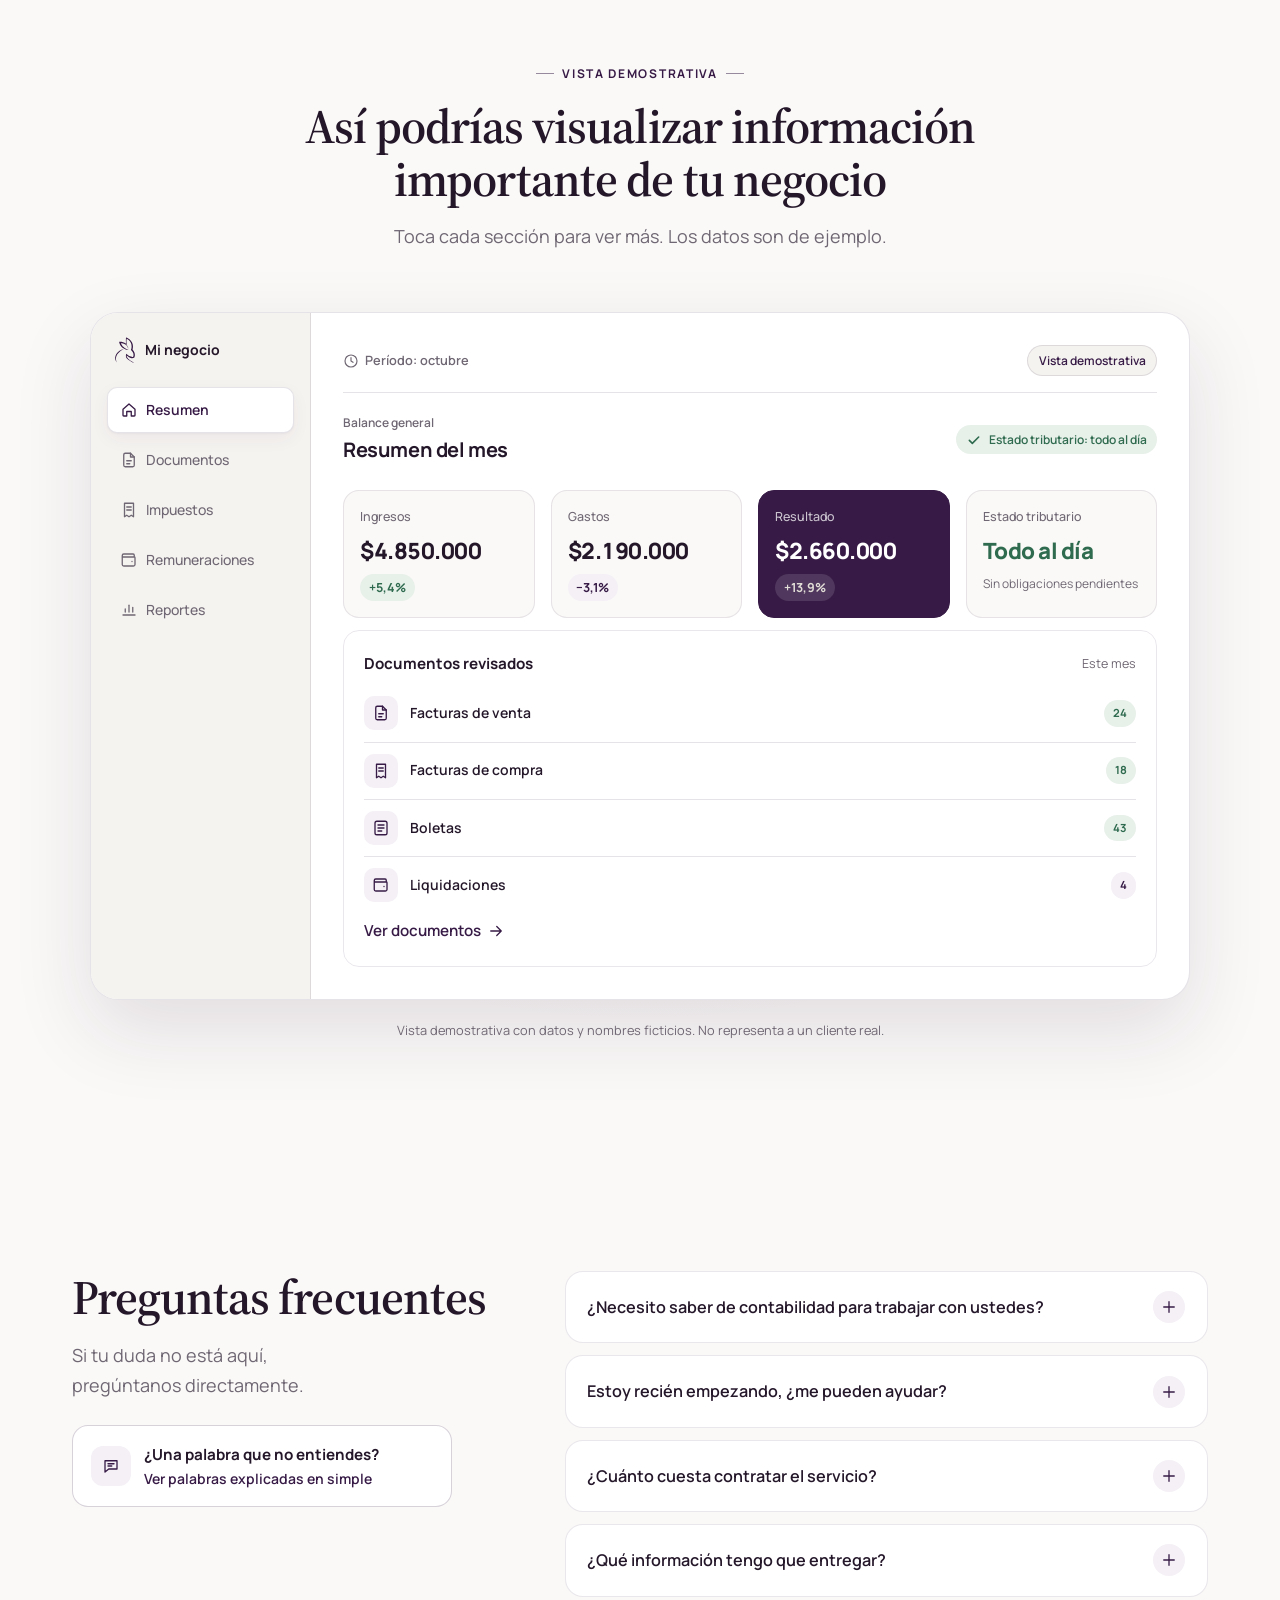
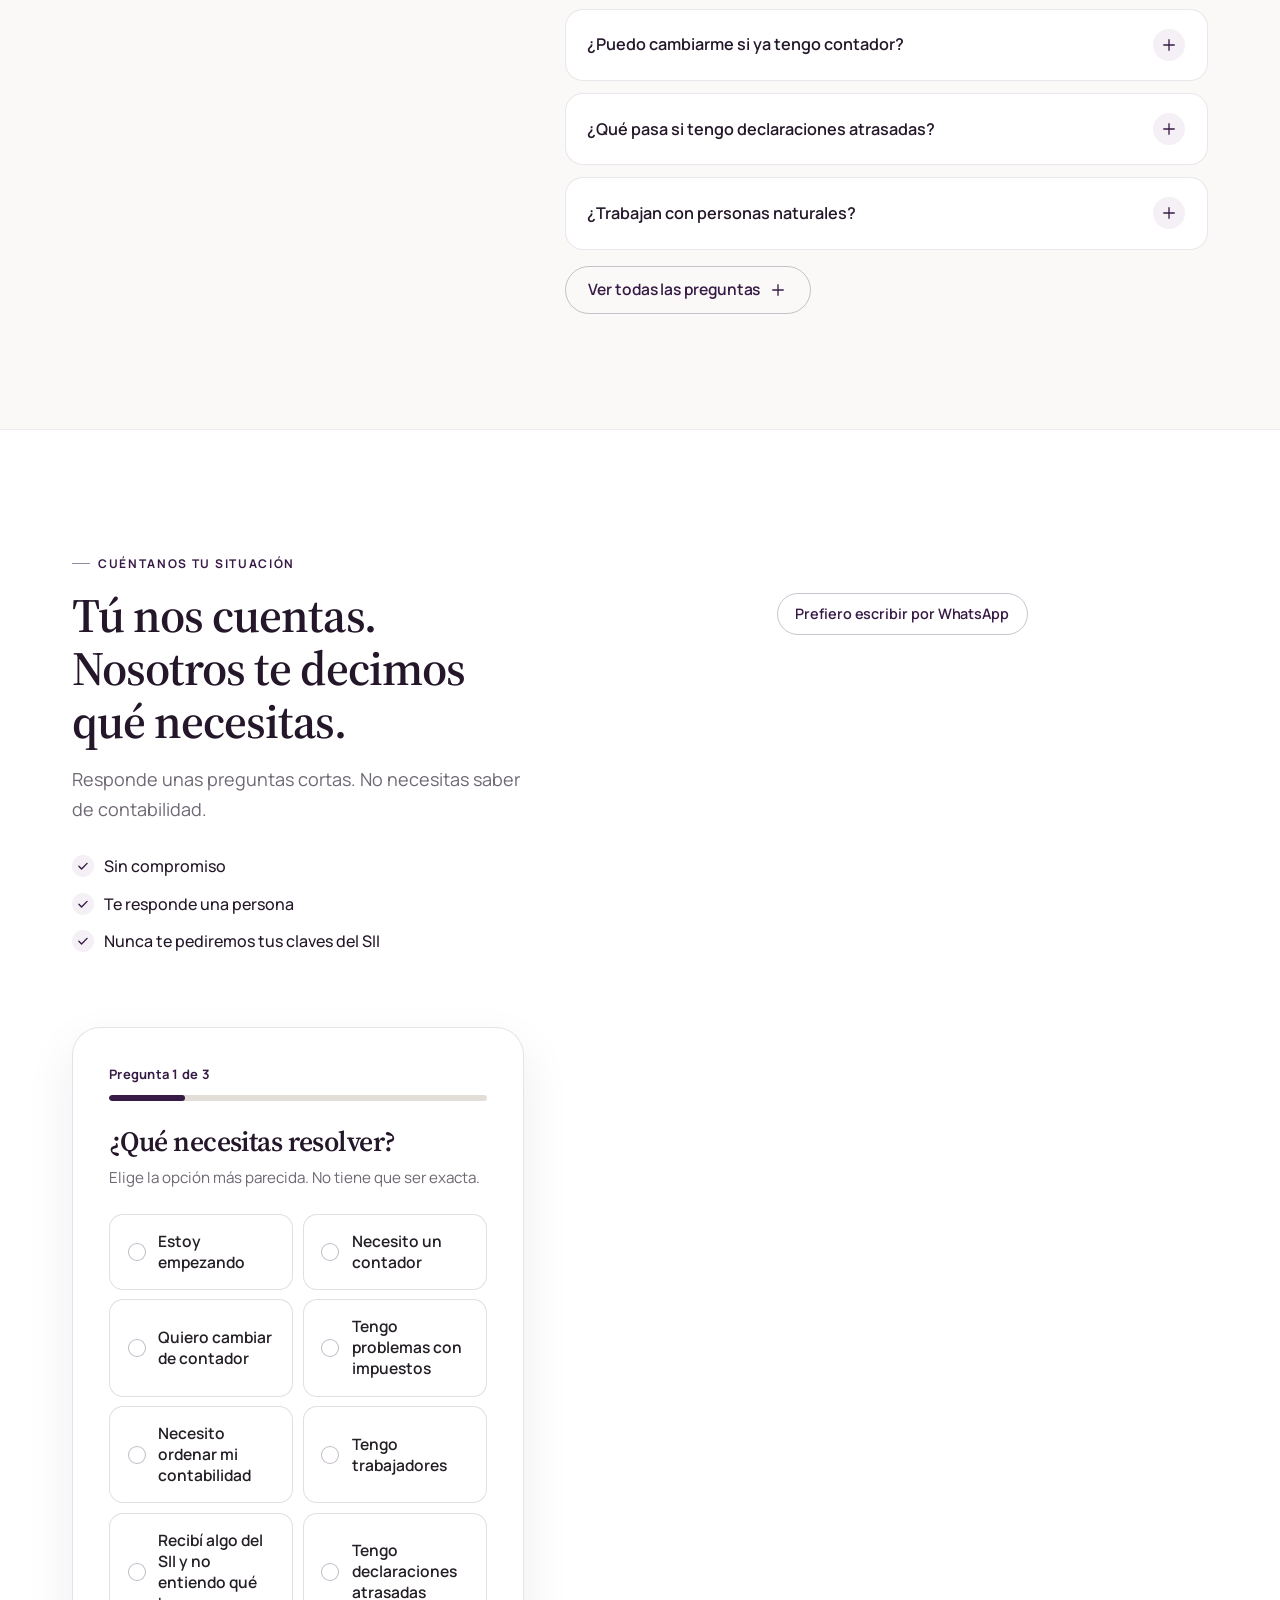
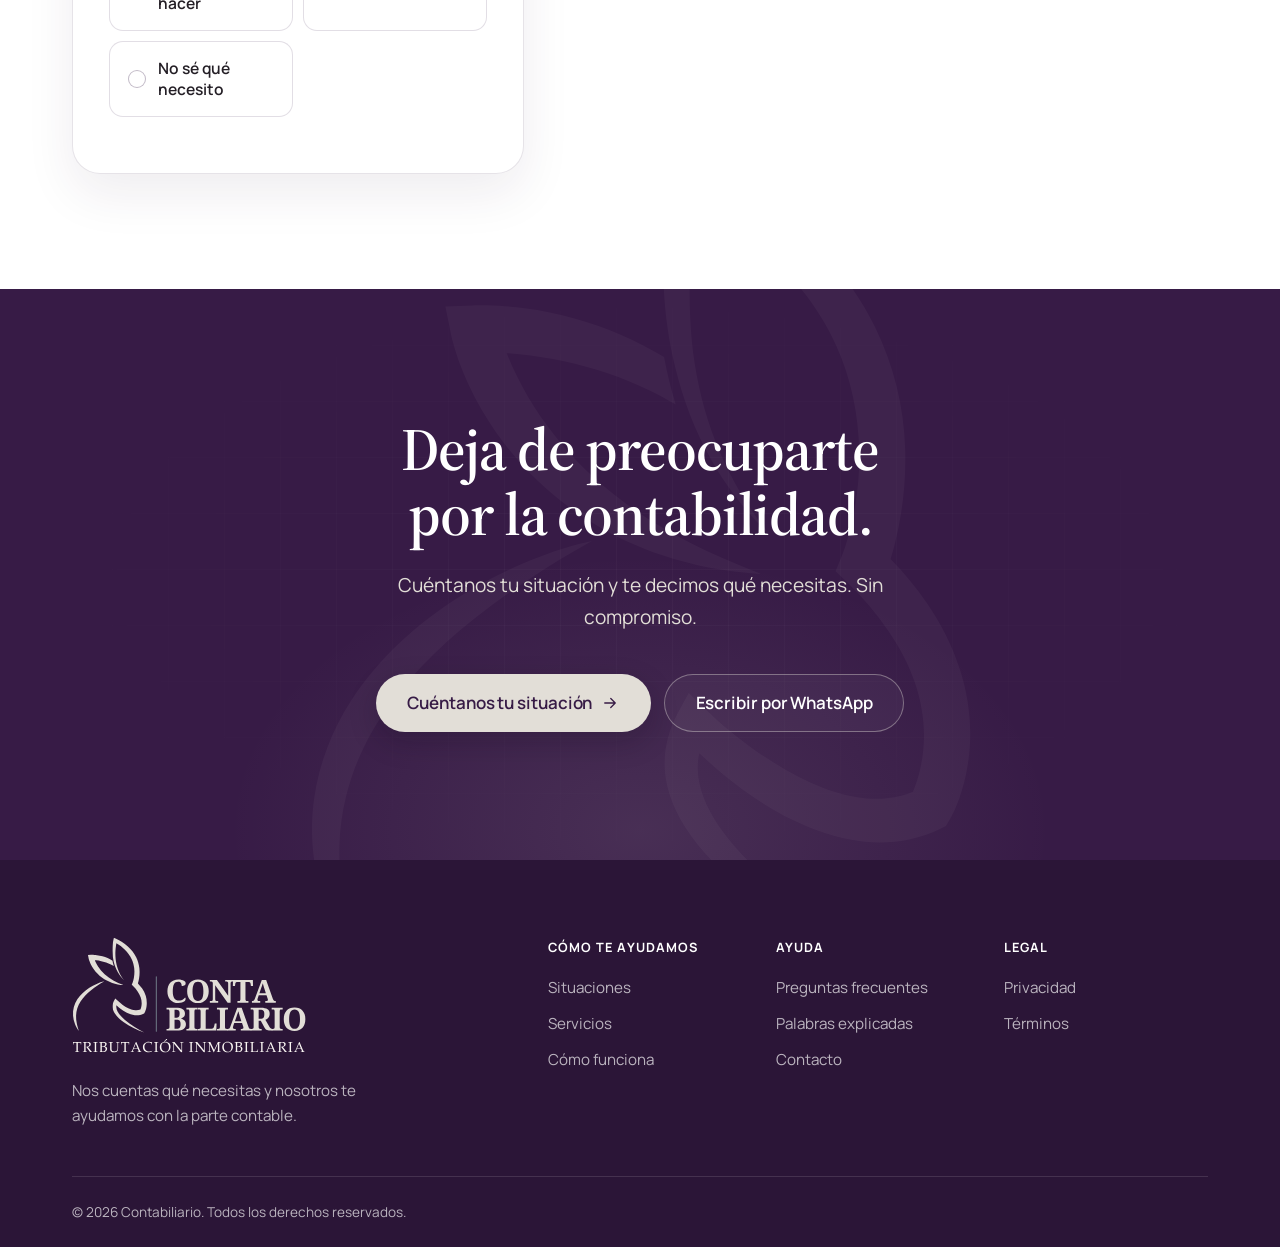
==== commit 850bed00: "Ajustes de confianza, CTA y formulario - Título y meta description con 'Contador para Pymes en Chile" ====
--- a/index.html
+++ b/index.html
@@ -3,7 +3,7 @@
 <head>
 <meta charset="UTF-8">
 <meta name="viewport" content="width=device-width, initial-scale=1">
-<title>Contabiliario | Contabilidad clara para tu negocio</title>
+<title>Contador para Pymes en Chile | Contabiliario</title>
 <script>document.documentElement.classList.add('ctb-js-enabled');setTimeout(function(){if(!window.ctbLoaded)document.documentElement.classList.remove('ctb-js-enabled');},4000);</script>
 <link rel="preconnect" href="https://fonts.googleapis.com">
 <link rel="preconnect" href="https://fonts.gstatic.com" crossorigin>
@@ -14,18 +14,18 @@
 <!-- DEMO: no indexar en buscadores. Quitar al publicar el sitio real. -->
 <meta name="robots" content="noindex, nofollow">
 <meta name="theme-color" content="#371B46">
-<meta name="description" content="Servicios contables modernos para emprendedores y empresas. Mantén tus números organizados y concéntrate en hacer crecer tu negocio con Contabiliario.">
+<meta name="description" content="Contador para pymes y emprendedores en Chile. Ordenamos tu contabilidad, tus impuestos y tus obligaciones con el SII para que te concentres en tu negocio.">
 <meta property="og:type" content="website">
 <meta property="og:locale" content="es_CL">
 <meta property="og:site_name" content="Contabiliario">
-<meta property="og:title" content="Contabiliario | Contabilidad clara para tu negocio">
+<meta property="og:title" content="Contador para Pymes en Chile | Contabiliario">
 <meta property="og:description" content="Servicios contables modernos para emprendedores y empresas. Mantén tus números organizados y concéntrate en hacer crecer tu negocio con Contabiliario.">
 <meta property="og:image" content="assets/img/og-image.png">
 <meta property="og:image:width" content="1200">
 <meta property="og:image:height" content="630">
 <meta property="og:image:alt" content="Contabiliario — Contabilidad clara para tu negocio">
 <meta name="twitter:card" content="summary_large_image">
-<meta name="twitter:title" content="Contabiliario | Contabilidad clara para tu negocio">
+<meta name="twitter:title" content="Contador para Pymes en Chile | Contabiliario">
 <meta name="twitter:description" content="Servicios contables modernos para emprendedores y empresas. Mantén tus números organizados y concéntrate en hacer crecer tu negocio con Contabiliario.">
 <meta name="twitter:image" content="assets/img/og-image.png">
 <link rel="icon" href="assets/img/favicon.ico" sizes="any">
@@ -139,10 +139,6 @@
 						<div class="ctb-mini"><span>Impuestos</span><strong>Al día</strong></div>
 					</div>
 				</div>
-			</div>
-			<div class="ctb-float ctb-float--a" aria-hidden="true">
-				<span class="ctb-float__icon"><svg class="ctb-icon" viewBox="0 0 24 24" width="24" height="24" fill="none" stroke="currentColor" stroke-width="1.75" stroke-linecap="round" stroke-linejoin="round" aria-hidden="true" focusable="false"><path d="M14 3H7a2 2 0 0 0-2 2v14a2 2 0 0 0 2 2h10a2 2 0 0 0 2-2V8l-5-5Z"/><path d="M14 3v5h5"/><path d="M9 13h6M9 17h4"/></svg></span>
-				<span class="ctb-float__text"><span>Facturas revisadas</span><strong>142</strong></span>
 			</div>
 			<div class="ctb-float ctb-float--b" aria-hidden="true">
 				<span class="ctb-float__icon ctb-float__icon--ok"><svg class="ctb-icon" viewBox="0 0 24 24" width="24" height="24" fill="none" stroke="currentColor" stroke-width="1.75" stroke-linecap="round" stroke-linejoin="round" aria-hidden="true" focusable="false"><path d="m5 12.5 4.5 4.5L19 7.5"/></svg></span>
@@ -763,7 +759,7 @@
 <!-- ============================== TESTIMONIOS (máx. 3) ==============================
 	⚠️ TESTIMONIOS DEMO (content.php). NO son clientes reales.
 -->
-<section class="ctb-section ctb-testimonials" id="testimonios" aria-labelledby="ctb-testimonials-title" data-ctb-demo="testimonios-demo">
+<section class="ctb-section ctb-testimonials" id="testimonios" aria-labelledby="ctb-testimonials-title" data-ctb-demo="testimonios-demo" hidden>
 	<div class="ctb-container">
 		<header class="ctb-head ctb-head--center ctb-animate ctb-fade-up">
 			<h2 class="ctb-h2" id="ctb-testimonials-title">Personas que hoy están tranquilas</h2>
@@ -818,7 +814,7 @@
 
 		<div class="ctb-faq__body ctb-animate ctb-fade-up">
 			<div class="ctb-accordion" data-ctb-accordion>
-				<div class="ctb-acc"><h3 class="ctb-acc__heading"><button class="ctb-acc__btn" type="button" aria-expanded="false" aria-controls="ctb-faq-main-0" id="ctb-faq-btn-main-0"><span>¿Necesito saber de contabilidad para trabajar con ustedes?</span><span class="ctb-acc__icon" aria-hidden="true"><svg class="ctb-icon ctb-icon--sm" viewBox="0 0 24 24" width="24" height="24" fill="none" stroke="currentColor" stroke-width="1.75" stroke-linecap="round" stroke-linejoin="round" aria-hidden="true" focusable="false"><path d="M12 5v14M5 12h14"/></svg></span></button></h3><div class="ctb-acc__panel" id="ctb-faq-main-0" role="region" aria-labelledby="ctb-faq-btn-main-0"><div class="ctb-acc__inner"><p>No. Esa es nuestra parte. Tú nos cuentas tu situación y te explicamos solo lo que necesitas saber.</p></div></div></div><div class="ctb-acc"><h3 class="ctb-acc__heading"><button class="ctb-acc__btn" type="button" aria-expanded="false" aria-controls="ctb-faq-main-1" id="ctb-faq-btn-main-1"><span>Estoy recién empezando, ¿me pueden ayudar?</span><span class="ctb-acc__icon" aria-hidden="true"><svg class="ctb-icon ctb-icon--sm" viewBox="0 0 24 24" width="24" height="24" fill="none" stroke="currentColor" stroke-width="1.75" stroke-linecap="round" stroke-linejoin="round" aria-hidden="true" focusable="false"><path d="M12 5v14M5 12h14"/></svg></span></button></h3><div class="ctb-acc__panel" id="ctb-faq-main-1" role="region" aria-labelledby="ctb-faq-btn-main-1"><div class="ctb-acc__inner"><p>Sí. Te ayudamos a entender qué necesitas hacer para empezar bien, desde el inicio de actividades hasta tus primeras declaraciones.</p></div></div></div><div class="ctb-acc"><h3 class="ctb-acc__heading"><button class="ctb-acc__btn" type="button" aria-expanded="false" aria-controls="ctb-faq-main-2" id="ctb-faq-btn-main-2"><span>¿Cuánto cuesta contratar el servicio?</span><span class="ctb-acc__icon" aria-hidden="true"><svg class="ctb-icon ctb-icon--sm" viewBox="0 0 24 24" width="24" height="24" fill="none" stroke="currentColor" stroke-width="1.75" stroke-linecap="round" stroke-linejoin="round" aria-hidden="true" focusable="false"><path d="M12 5v14M5 12h14"/></svg></span></button></h3><div class="ctb-acc__panel" id="ctb-faq-main-2" role="region" aria-labelledby="ctb-faq-btn-main-2"><div class="ctb-acc__inner"><p>El valor depende de lo que necesites y del movimiento de tu negocio. Primero revisamos tu situación y luego podemos indicarte qué servicio corresponde y cuánto costaría.</p><a class="ctb-btn ctb-btn--primary ctb-btn--sm ctb-acc__cta" href="#contacto" data-ctb-interest="cotizar" data-ctb-origin="faq-cotizar">Cotizar mi caso</a></div></div></div><div class="ctb-acc"><h3 class="ctb-acc__heading"><button class="ctb-acc__btn" type="button" aria-expanded="false" aria-controls="ctb-faq-main-3" id="ctb-faq-btn-main-3"><span>¿Qué información tengo que entregar?</span><span class="ctb-acc__icon" aria-hidden="true"><svg class="ctb-icon ctb-icon--sm" viewBox="0 0 24 24" width="24" height="24" fill="none" stroke="currentColor" stroke-width="1.75" stroke-linecap="round" stroke-linejoin="round" aria-hidden="true" focusable="false"><path d="M12 5v14M5 12h14"/></svg></span></button></h3><div class="ctb-acc__panel" id="ctb-faq-main-3" role="region" aria-labelledby="ctb-faq-btn-main-3"><div class="ctb-acc__inner"><p>Para empezar, solo contarnos tu situación. Después te decimos exactamente qué documentos necesitamos, con una lista simple. Nunca te pediremos tus claves por formulario o mensaje.</p></div></div></div><div class="ctb-acc"><h3 class="ctb-acc__heading"><button class="ctb-acc__btn" type="button" aria-expanded="false" aria-controls="ctb-faq-main-4" id="ctb-faq-btn-main-4"><span>¿Puedo cambiarme si ya tengo contador?</span><span class="ctb-acc__icon" aria-hidden="true"><svg class="ctb-icon ctb-icon--sm" viewBox="0 0 24 24" width="24" height="24" fill="none" stroke="currentColor" stroke-width="1.75" stroke-linecap="round" stroke-linejoin="round" aria-hidden="true" focusable="false"><path d="M12 5v14M5 12h14"/></svg></span></button></h3><div class="ctb-acc__panel" id="ctb-faq-main-4" role="region" aria-labelledby="ctb-faq-btn-main-4"><div class="ctb-acc__inner"><p>Sí. Revisamos cómo está tu contabilidad actual y te explicamos cómo hacer el cambio sin perder información.</p></div></div></div><div class="ctb-acc"><h3 class="ctb-acc__heading"><button class="ctb-acc__btn" type="button" aria-expanded="false" aria-controls="ctb-faq-main-5" id="ctb-faq-btn-main-5"><span>¿Qué pasa si tengo declaraciones atrasadas?</span><span class="ctb-acc__icon" aria-hidden="true"><svg class="ctb-icon ctb-icon--sm" viewBox="0 0 24 24" width="24" height="24" fill="none" stroke="currentColor" stroke-width="1.75" stroke-linecap="round" stroke-linejoin="round" aria-hidden="true" focusable="false"><path d="M12 5v14M5 12h14"/></svg></span></button></h3><div class="ctb-acc__panel" id="ctb-faq-main-5" role="region" aria-labelledby="ctb-faq-btn-main-5"><div class="ctb-acc__inner"><p>Puedes consultarnos igual. Primero revisamos qué está pendiente y luego te proponemos cómo ponerte al día, paso a paso.</p></div></div></div><div class="ctb-acc"><h3 class="ctb-acc__heading"><button class="ctb-acc__btn" type="button" aria-expanded="false" aria-controls="ctb-faq-main-6" id="ctb-faq-btn-main-6"><span>¿Trabajan con personas naturales?</span><span class="ctb-acc__icon" aria-hidden="true"><svg class="ctb-icon ctb-icon--sm" viewBox="0 0 24 24" width="24" height="24" fill="none" stroke="currentColor" stroke-width="1.75" stroke-linecap="round" stroke-linejoin="round" aria-hidden="true" focusable="false"><path d="M12 5v14M5 12h14"/></svg></span></button></h3><div class="ctb-acc__panel" id="ctb-faq-main-6" role="region" aria-labelledby="ctb-faq-btn-main-6"><div class="ctb-acc__inner"><p>Sí. Si trabajas por tu cuenta o realizas actividades a tu nombre, también podemos ayudarte. No necesitas tener una empresa constituida para consultarnos.</p></div></div></div>			</div>
+				<div class="ctb-acc"><h3 class="ctb-acc__heading"><button class="ctb-acc__btn" type="button" aria-expanded="false" aria-controls="ctb-faq-main-0" id="ctb-faq-btn-main-0"><span>¿Necesito saber de contabilidad para trabajar con ustedes?</span><span class="ctb-acc__icon" aria-hidden="true"><svg class="ctb-icon ctb-icon--sm" viewBox="0 0 24 24" width="24" height="24" fill="none" stroke="currentColor" stroke-width="1.75" stroke-linecap="round" stroke-linejoin="round" aria-hidden="true" focusable="false"><path d="M12 5v14M5 12h14"/></svg></span></button></h3><div class="ctb-acc__panel" id="ctb-faq-main-0" role="region" aria-labelledby="ctb-faq-btn-main-0"><div class="ctb-acc__inner"><p>No. Esa es nuestra parte. Tú nos cuentas tu situación y te explicamos solo lo que necesitas saber.</p></div></div></div><div class="ctb-acc"><h3 class="ctb-acc__heading"><button class="ctb-acc__btn" type="button" aria-expanded="false" aria-controls="ctb-faq-main-1" id="ctb-faq-btn-main-1"><span>Estoy recién empezando, ¿me pueden ayudar?</span><span class="ctb-acc__icon" aria-hidden="true"><svg class="ctb-icon ctb-icon--sm" viewBox="0 0 24 24" width="24" height="24" fill="none" stroke="currentColor" stroke-width="1.75" stroke-linecap="round" stroke-linejoin="round" aria-hidden="true" focusable="false"><path d="M12 5v14M5 12h14"/></svg></span></button></h3><div class="ctb-acc__panel" id="ctb-faq-main-1" role="region" aria-labelledby="ctb-faq-btn-main-1"><div class="ctb-acc__inner"><p>Sí. Te ayudamos a entender qué necesitas hacer para empezar bien, desde el inicio de actividades hasta tus primeras declaraciones.</p></div></div></div><div class="ctb-acc"><h3 class="ctb-acc__heading"><button class="ctb-acc__btn" type="button" aria-expanded="false" aria-controls="ctb-faq-main-2" id="ctb-faq-btn-main-2"><span>¿Cuánto cuesta contratar el servicio?</span><span class="ctb-acc__icon" aria-hidden="true"><svg class="ctb-icon ctb-icon--sm" viewBox="0 0 24 24" width="24" height="24" fill="none" stroke="currentColor" stroke-width="1.75" stroke-linecap="round" stroke-linejoin="round" aria-hidden="true" focusable="false"><path d="M12 5v14M5 12h14"/></svg></span></button></h3><div class="ctb-acc__panel" id="ctb-faq-main-2" role="region" aria-labelledby="ctb-faq-btn-main-2"><div class="ctb-acc__inner"><p>El valor depende de lo que necesites y del movimiento de tu negocio. Primero revisamos tu situación y luego podemos indicarte qué servicio corresponde y cuánto costaría.</p><a class="ctb-btn ctb-btn--primary ctb-btn--sm ctb-acc__cta" href="#contacto" data-ctb-interest="cotizar" data-ctb-origin="faq-cotizar">Hablar con un experto</a></div></div></div><div class="ctb-acc"><h3 class="ctb-acc__heading"><button class="ctb-acc__btn" type="button" aria-expanded="false" aria-controls="ctb-faq-main-3" id="ctb-faq-btn-main-3"><span>¿Qué información tengo que entregar?</span><span class="ctb-acc__icon" aria-hidden="true"><svg class="ctb-icon ctb-icon--sm" viewBox="0 0 24 24" width="24" height="24" fill="none" stroke="currentColor" stroke-width="1.75" stroke-linecap="round" stroke-linejoin="round" aria-hidden="true" focusable="false"><path d="M12 5v14M5 12h14"/></svg></span></button></h3><div class="ctb-acc__panel" id="ctb-faq-main-3" role="region" aria-labelledby="ctb-faq-btn-main-3"><div class="ctb-acc__inner"><p>Para empezar, solo contarnos tu situación. Después te decimos exactamente qué documentos necesitamos, con una lista simple. Nunca te pediremos tus claves por formulario o mensaje.</p></div></div></div><div class="ctb-acc"><h3 class="ctb-acc__heading"><button class="ctb-acc__btn" type="button" aria-expanded="false" aria-controls="ctb-faq-main-4" id="ctb-faq-btn-main-4"><span>¿Puedo cambiarme si ya tengo contador?</span><span class="ctb-acc__icon" aria-hidden="true"><svg class="ctb-icon ctb-icon--sm" viewBox="0 0 24 24" width="24" height="24" fill="none" stroke="currentColor" stroke-width="1.75" stroke-linecap="round" stroke-linejoin="round" aria-hidden="true" focusable="false"><path d="M12 5v14M5 12h14"/></svg></span></button></h3><div class="ctb-acc__panel" id="ctb-faq-main-4" role="region" aria-labelledby="ctb-faq-btn-main-4"><div class="ctb-acc__inner"><p>Sí. Revisamos cómo está tu contabilidad actual y te explicamos cómo hacer el cambio sin perder información.</p></div></div></div><div class="ctb-acc"><h3 class="ctb-acc__heading"><button class="ctb-acc__btn" type="button" aria-expanded="false" aria-controls="ctb-faq-main-5" id="ctb-faq-btn-main-5"><span>¿Qué pasa si tengo declaraciones atrasadas?</span><span class="ctb-acc__icon" aria-hidden="true"><svg class="ctb-icon ctb-icon--sm" viewBox="0 0 24 24" width="24" height="24" fill="none" stroke="currentColor" stroke-width="1.75" stroke-linecap="round" stroke-linejoin="round" aria-hidden="true" focusable="false"><path d="M12 5v14M5 12h14"/></svg></span></button></h3><div class="ctb-acc__panel" id="ctb-faq-main-5" role="region" aria-labelledby="ctb-faq-btn-main-5"><div class="ctb-acc__inner"><p>Puedes consultarnos igual. Primero revisamos qué está pendiente y luego te proponemos cómo ponerte al día, paso a paso.</p></div></div></div><div class="ctb-acc"><h3 class="ctb-acc__heading"><button class="ctb-acc__btn" type="button" aria-expanded="false" aria-controls="ctb-faq-main-6" id="ctb-faq-btn-main-6"><span>¿Trabajan con personas naturales?</span><span class="ctb-acc__icon" aria-hidden="true"><svg class="ctb-icon ctb-icon--sm" viewBox="0 0 24 24" width="24" height="24" fill="none" stroke="currentColor" stroke-width="1.75" stroke-linecap="round" stroke-linejoin="round" aria-hidden="true" focusable="false"><path d="M12 5v14M5 12h14"/></svg></span></button></h3><div class="ctb-acc__panel" id="ctb-faq-main-6" role="region" aria-labelledby="ctb-faq-btn-main-6"><div class="ctb-acc__inner"><p>Sí. Si trabajas por tu cuenta o realizas actividades a tu nombre, también podemos ayudarte. No necesitas tener una empresa constituida para consultarnos.</p></div></div></div>			</div>
 
 			<button class="ctb-btn ctb-btn--ghost ctb-faq__more" type="button" aria-expanded="false" aria-controls="ctb-faq-all" data-ctb-faq-more>
 				<span data-ctb-faq-more-label>Ver todas las preguntas</span><svg class="ctb-icon ctb-icon--sm ctb-glossary__plus" viewBox="0 0 24 24" width="24" height="24" fill="none" stroke="currentColor" stroke-width="1.75" stroke-linecap="round" stroke-linejoin="round" aria-hidden="true" focusable="false"><path d="M12 5v14M5 12h14"/></svg>			</button>
@@ -933,6 +929,7 @@
 			</ul>
 					</div>
 
+		<p class="ctb-center ctb-animate ctb-fade-up"><a class="ctb-btn ctb-btn--ghost ctb-btn--sm" href="https://wa.me/?text=Hola%2C%20necesito%20ayuda%20con%20mi%20contabilidad.%20No%20s%C3%A9%20bien%20qu%C3%A9%20necesito." target="_blank" rel="noopener" data-ctb-track="clic_whatsapp" data-ctb-track-id="contacto">Prefiero escribir por WhatsApp</a></p>
 		<div class="ctb-formcard ctb-animate ctb-scale-in" data-ctb-formcard>
 							<form class="ctb-wizard" data-ctb-wizard novalidate>
 					<div class="ctb-wz-top">
@@ -960,13 +957,9 @@
 							<p class="ctb-error" id="ctb-telefono-err" aria-live="polite"></p>
 						</div>
 						<div class="ctb-field">
-							<label class="ctb-label" for="ctb-correo">Correo electrónico</label>
-							<input class="ctb-input" id="ctb-correo" name="correo" type="email" autocomplete="email" inputmode="email" required maxlength="150" placeholder="nombre@correo.cl" aria-describedby="ctb-correo-err">
+							<label class="ctb-label" for="ctb-correo">Correo electrónico <span class="ctb-optional">(opcional)</span></label>
+							<input class="ctb-input" id="ctb-correo" name="correo" type="email" autocomplete="email" inputmode="email" maxlength="150" placeholder="nombre@correo.cl" aria-describedby="ctb-correo-err">
 							<p class="ctb-error" id="ctb-correo-err" aria-live="polite"></p>
-						</div>
-						<div class="ctb-field">
-							<label class="ctb-label" for="ctb-negocio">Nombre de tu negocio <span class="ctb-optional">(opcional)</span></label>
-							<input class="ctb-input" id="ctb-negocio" name="negocio" type="text" autocomplete="organization" maxlength="120">
 						</div>
 						<div class="ctb-field">
 							<p class="ctb-label" id="ctb-pref-q">¿Cómo prefieres que te contactemos?</p>
@@ -974,14 +967,6 @@
 																	<label class="ctb-choice"><input type="radio" name="preferencia" value="WhatsApp" checked><span>WhatsApp</span></label>
 																	<label class="ctb-choice"><input type="radio" name="preferencia" value="Llamada"><span>Llamada</span></label>
 																	<label class="ctb-choice"><input type="radio" name="preferencia" value="Correo electrónico"><span>Correo electrónico</span></label>
-															</div>
-						</div>
-						<div class="ctb-field">
-							<p class="ctb-label" id="ctb-hor-q">¿En qué horario? <span class="ctb-optional">(opcional)</span></p>
-							<div class="ctb-choices ctb-choices--inline" role="radiogroup" aria-labelledby="ctb-hor-q">
-																	<label class="ctb-choice"><input type="radio" name="horario" value="Mañana"><span>Mañana</span></label>
-																	<label class="ctb-choice"><input type="radio" name="horario" value="Tarde"><span>Tarde</span></label>
-																	<label class="ctb-choice"><input type="radio" name="horario" value="Me da lo mismo"><span>Me da lo mismo</span></label>
 															</div>
 						</div>
 						<div class="ctb-field">
@@ -1055,6 +1040,7 @@
 		<p class="ctb-cta__text">Cuéntanos tu situación y te decimos qué necesitas. Sin compromiso.</p>
 		<div class="ctb-cta__actions">
 			<a class="ctb-btn ctb-btn--light ctb-btn--xl" href="#contacto" data-ctb-interest="" data-ctb-origin="cta-final">Cuéntanos tu situación<svg class="ctb-icon ctb-icon--sm ctb-btn__arrow" viewBox="0 0 24 24" width="24" height="24" fill="none" stroke="currentColor" stroke-width="1.75" stroke-linecap="round" stroke-linejoin="round" aria-hidden="true" focusable="false"><path d="M5 12h14M13 6l6 6-6 6"/></svg></a>
+			<a class="ctb-btn ctb-btn--outline-light ctb-btn--xl" href="https://wa.me/?text=Hola%2C%20necesito%20ayuda%20con%20mi%20contabilidad.%20No%20s%C3%A9%20bien%20qu%C3%A9%20necesito." target="_blank" rel="noopener" data-ctb-track="clic_whatsapp" data-ctb-track-id="cta-final">Escribir por WhatsApp</a>
 					</div>
 	</div>
 </section>
--- a/assets/css/contabiliario.css
+++ b/assets/css/contabiliario.css
@@ -25,7 +25,7 @@
 	--ctb-background: #FAF9F7;
 	--ctb-text: #241F26;
 	--ctb-muted: #6F6773;
-	--ctb-placeholder: #938A97;
+	--ctb-placeholder: #776D7C;
 	--ctb-border-soft: rgba(55, 27, 70, 0.08);
 	--ctb-border: rgba(55, 27, 70, 0.12);
 	--ctb-border-strong: rgba(55, 27, 70, 0.20);
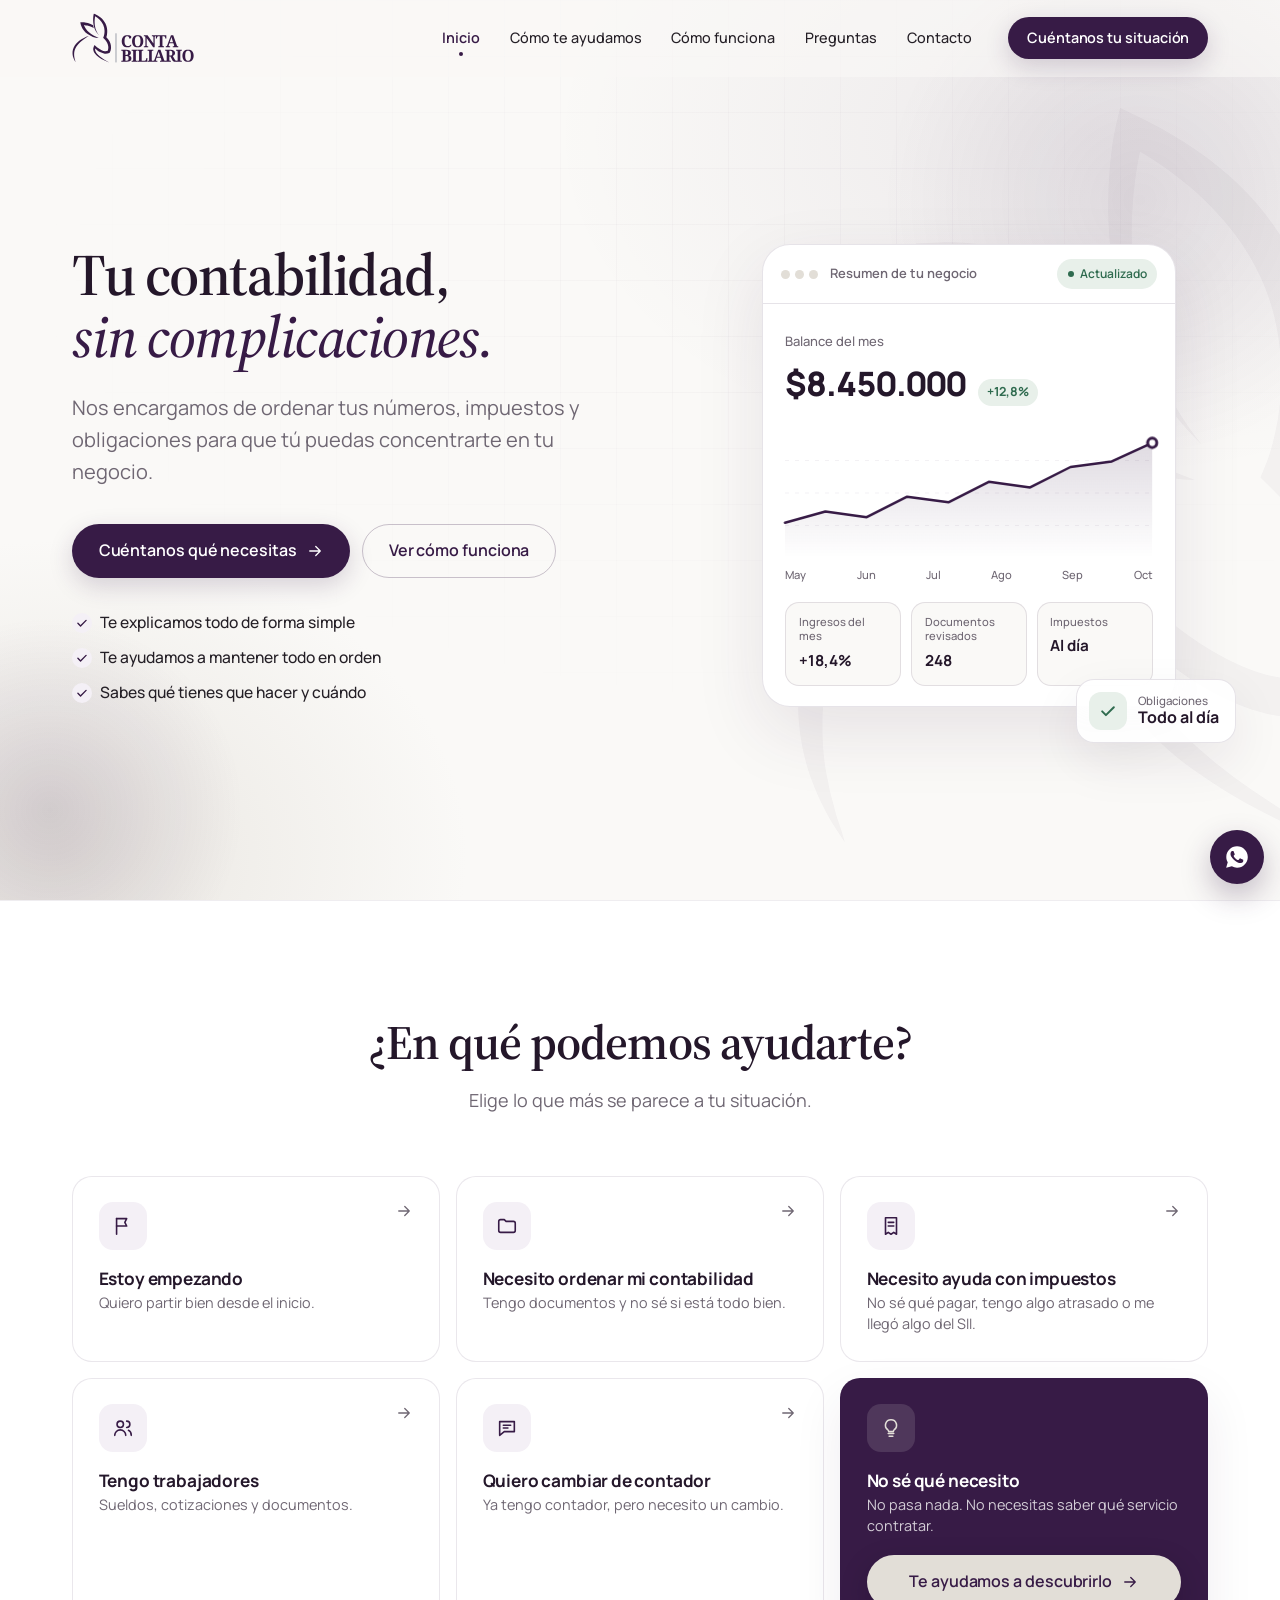
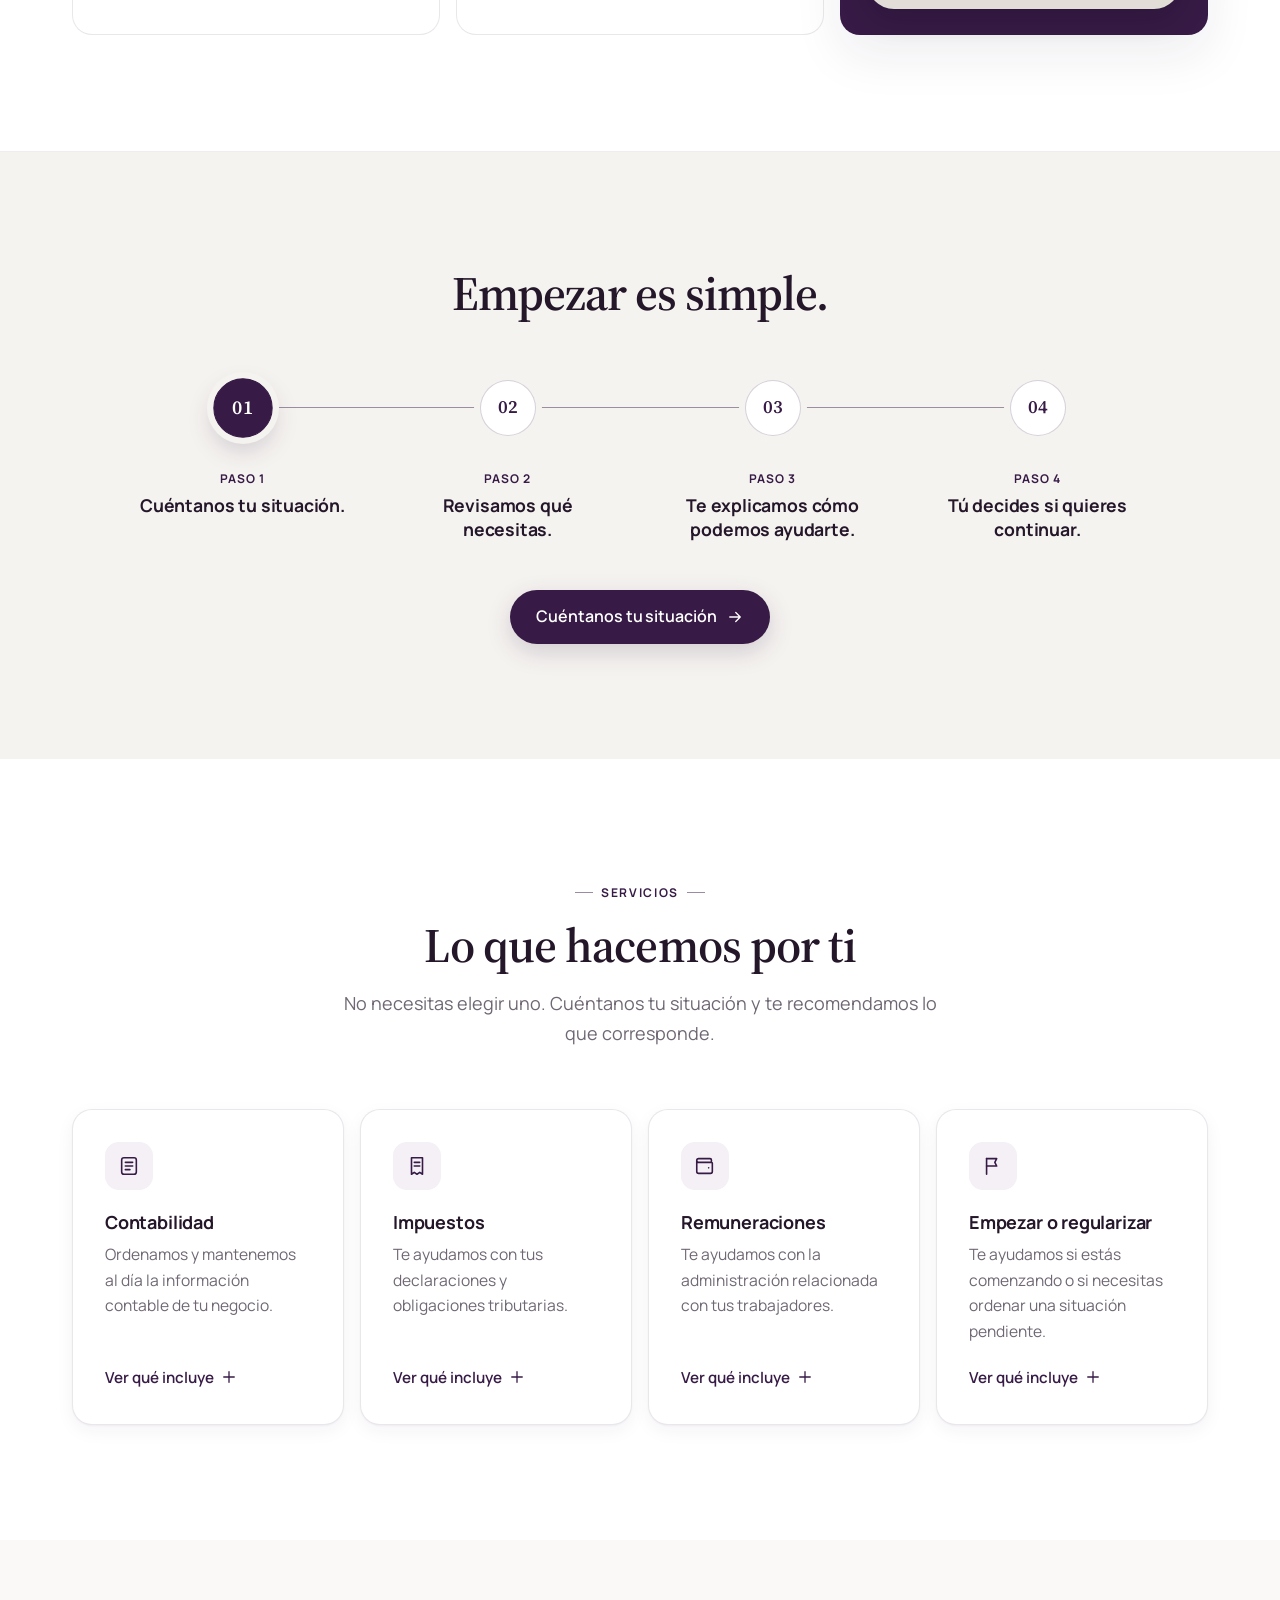
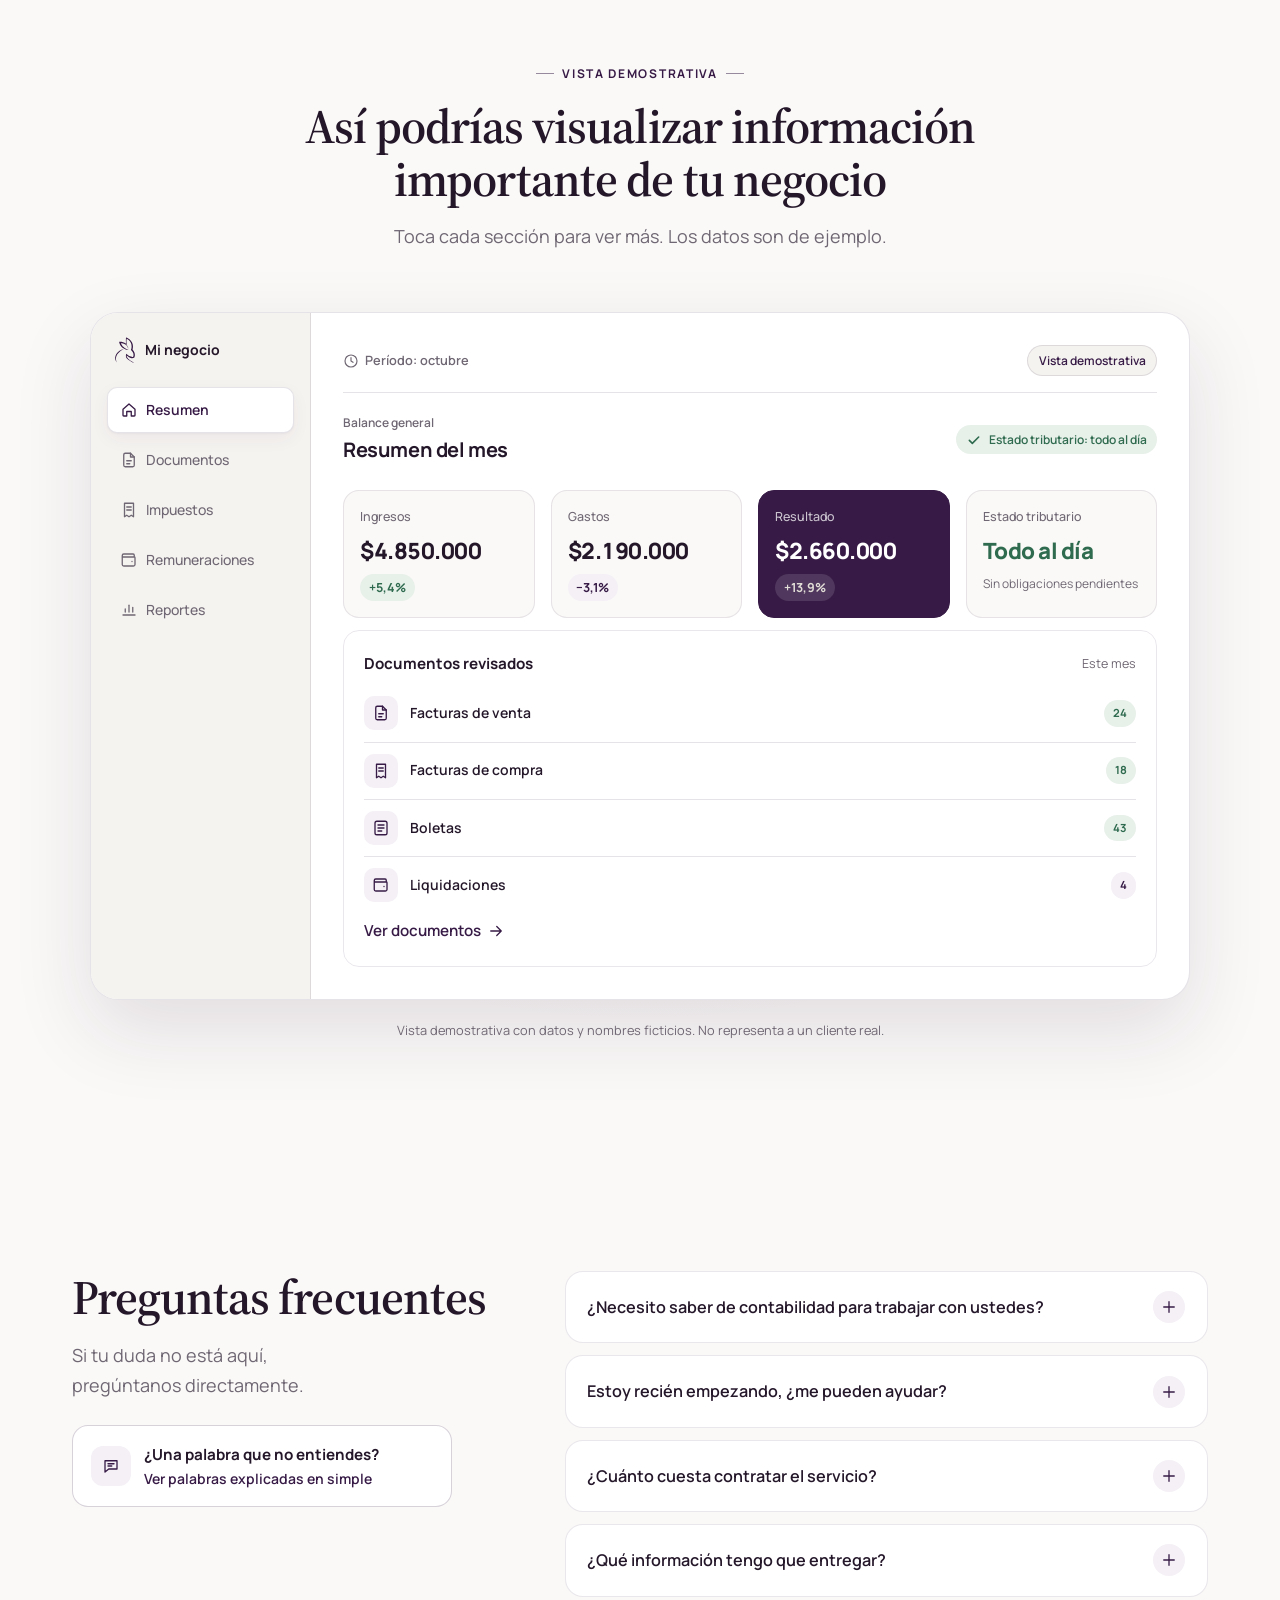
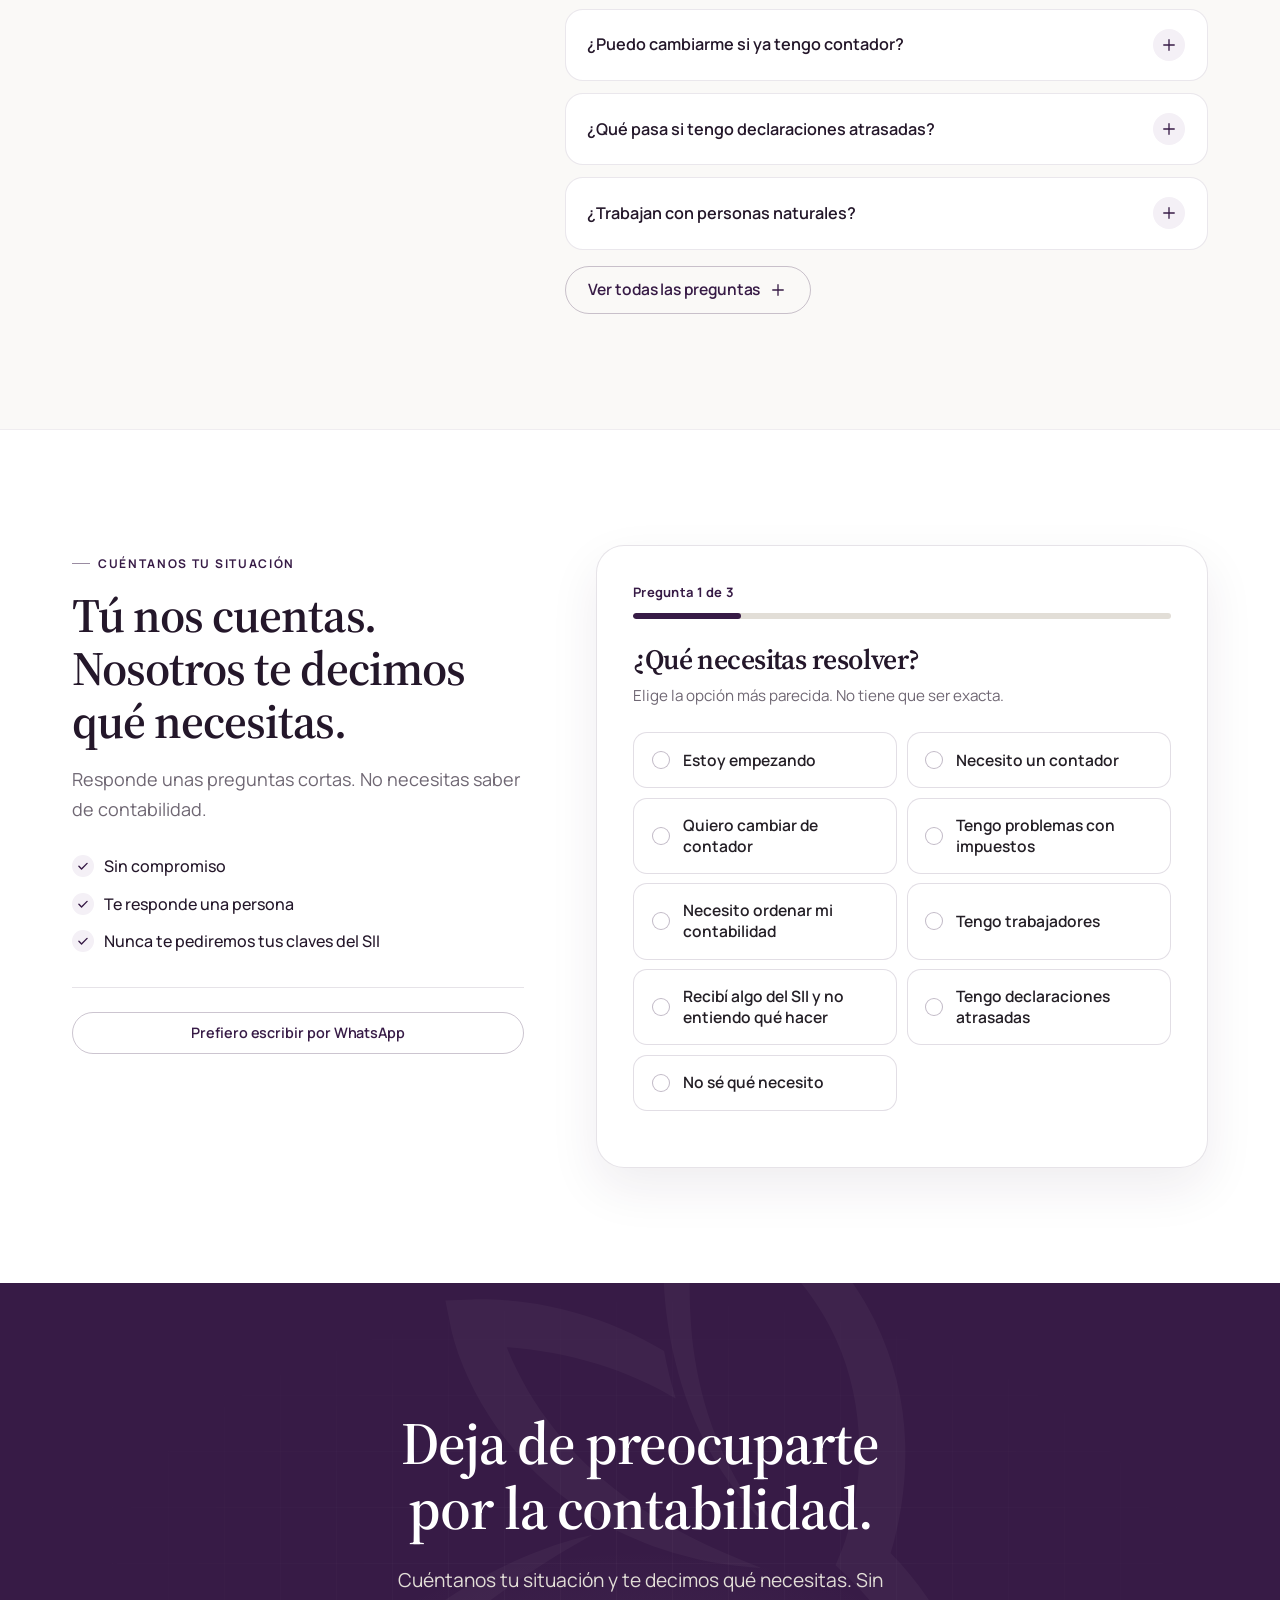
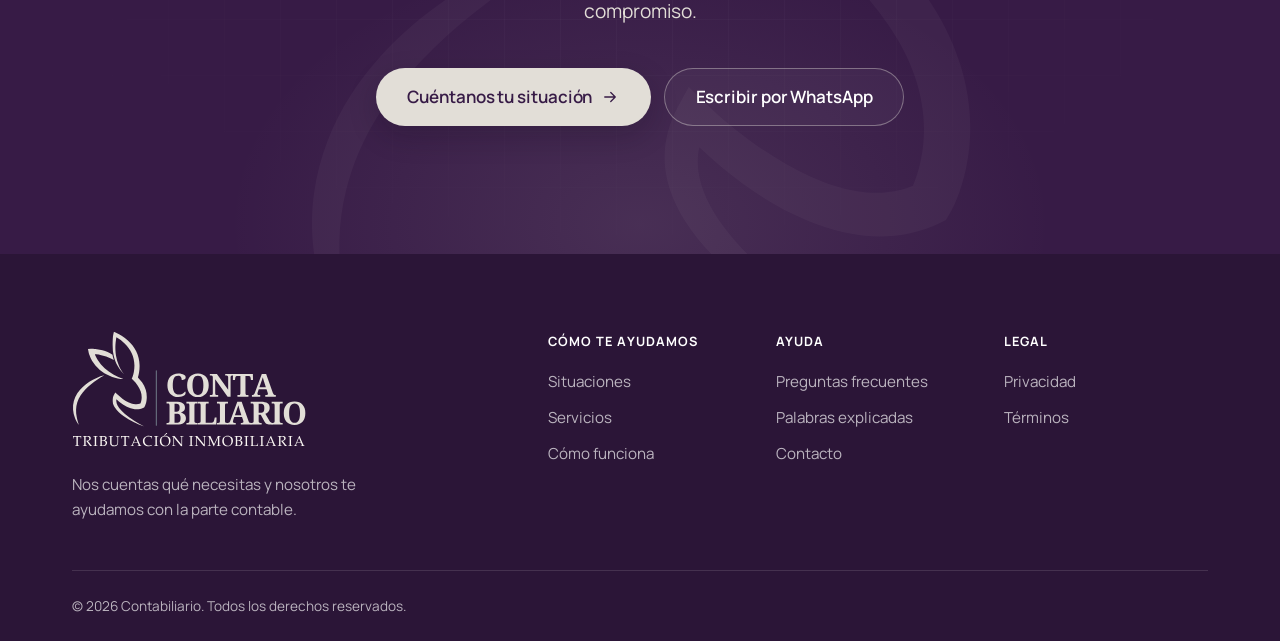
==== commit af53e723: "Corrige layout del formulario: mueve enlace WhatsApp a la columna de texto El enlace estaba dentro d" ====
--- a/index.html
+++ b/index.html
@@ -927,9 +927,9 @@
 				<li><svg class="ctb-icon ctb-icon--xs" viewBox="0 0 24 24" width="24" height="24" fill="none" stroke="currentColor" stroke-width="1.75" stroke-linecap="round" stroke-linejoin="round" aria-hidden="true" focusable="false"><path d="m5 12.5 4.5 4.5L19 7.5"/></svg>Te responde una persona</li>
 				<li><svg class="ctb-icon ctb-icon--xs" viewBox="0 0 24 24" width="24" height="24" fill="none" stroke="currentColor" stroke-width="1.75" stroke-linecap="round" stroke-linejoin="round" aria-hidden="true" focusable="false"><path d="m5 12.5 4.5 4.5L19 7.5"/></svg>Nunca te pediremos tus claves del SII</li>
 			</ul>
-					</div>
-
-		<p class="ctb-center ctb-animate ctb-fade-up"><a class="ctb-btn ctb-btn--ghost ctb-btn--sm" href="https://wa.me/?text=Hola%2C%20necesito%20ayuda%20con%20mi%20contabilidad.%20No%20s%C3%A9%20bien%20qu%C3%A9%20necesito." target="_blank" rel="noopener" data-ctb-track="clic_whatsapp" data-ctb-track-id="contacto">Prefiero escribir por WhatsApp</a></p>
+			<div class="ctb-contact__direct"><a class="ctb-btn ctb-btn--ghost ctb-btn--sm" href="https://wa.me/?text=Hola%2C%20necesito%20ayuda%20con%20mi%20contabilidad.%20No%20s%C3%A9%20bien%20qu%C3%A9%20necesito." target="_blank" rel="noopener" data-ctb-track="clic_whatsapp" data-ctb-track-id="contacto">Prefiero escribir por WhatsApp</a></div>
+					</div>
+
 		<div class="ctb-formcard ctb-animate ctb-scale-in" data-ctb-formcard>
 							<form class="ctb-wizard" data-ctb-wizard novalidate>
 					<div class="ctb-wz-top">
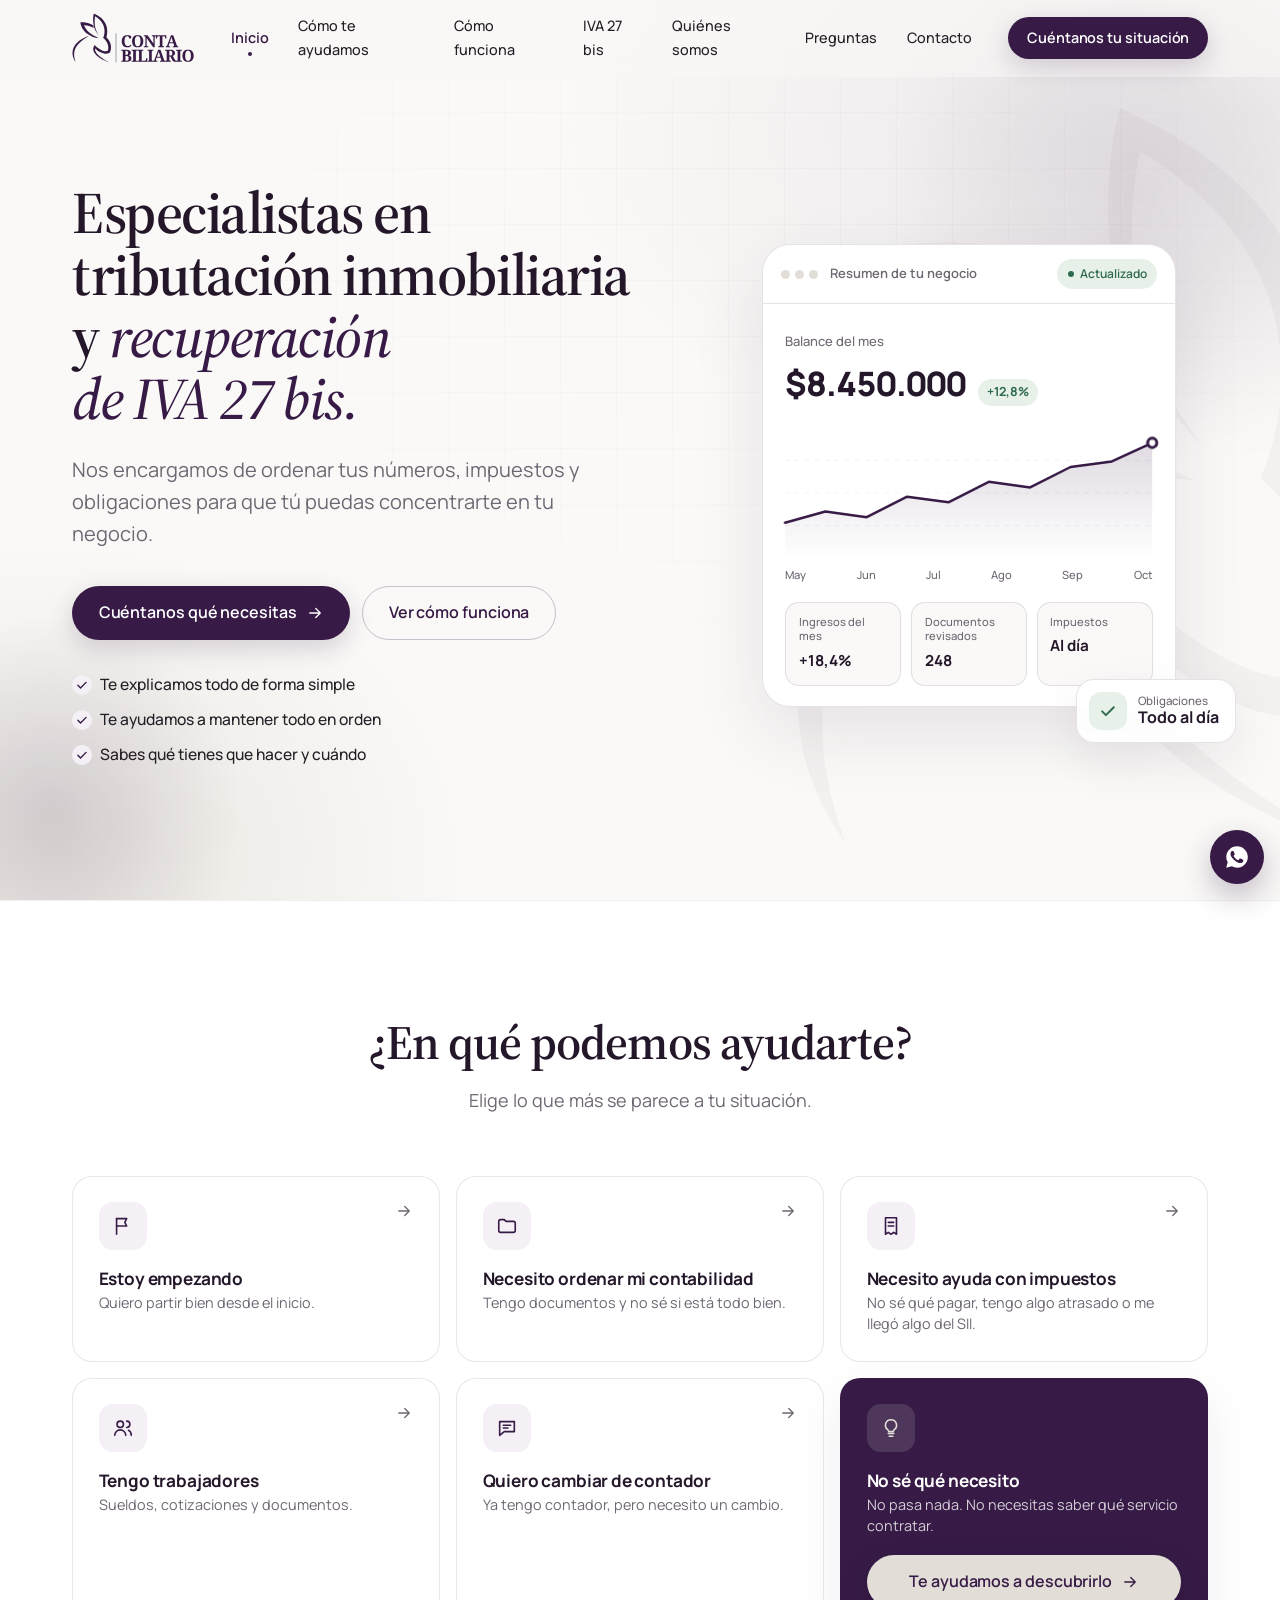
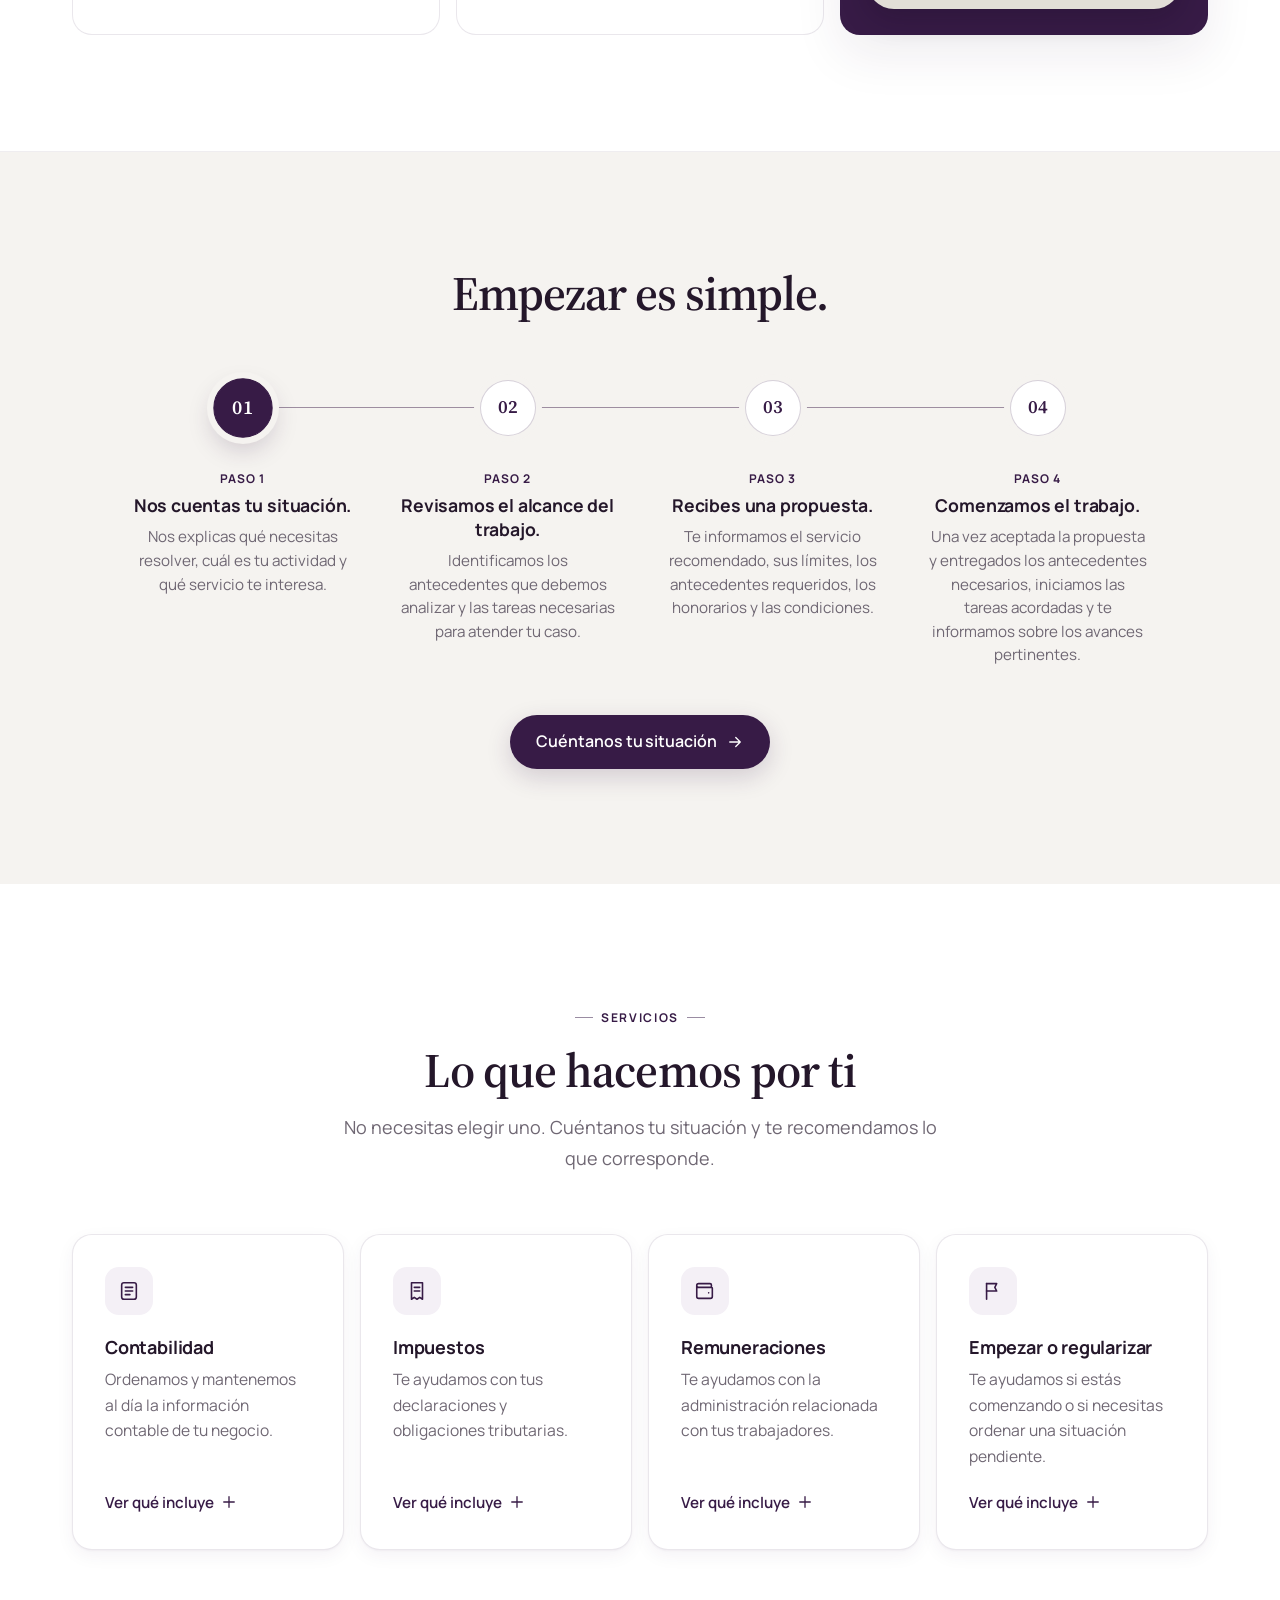
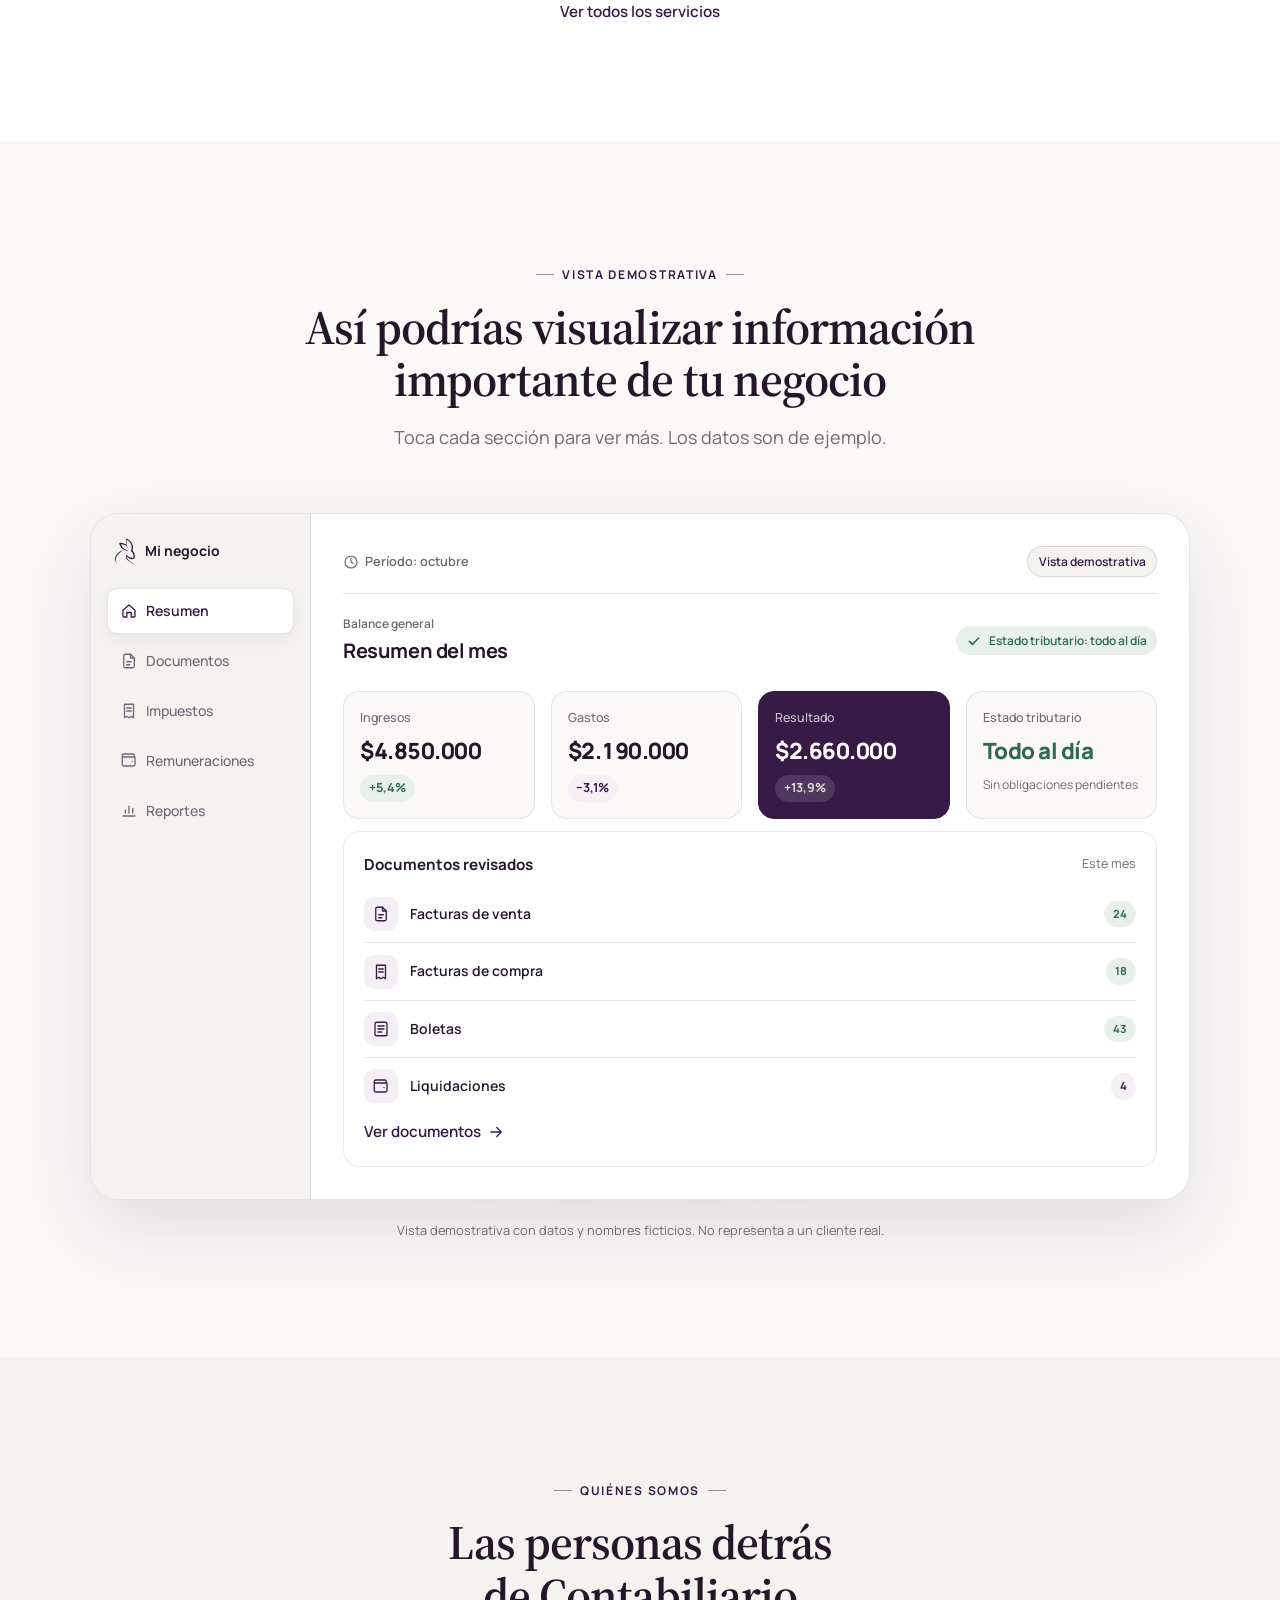
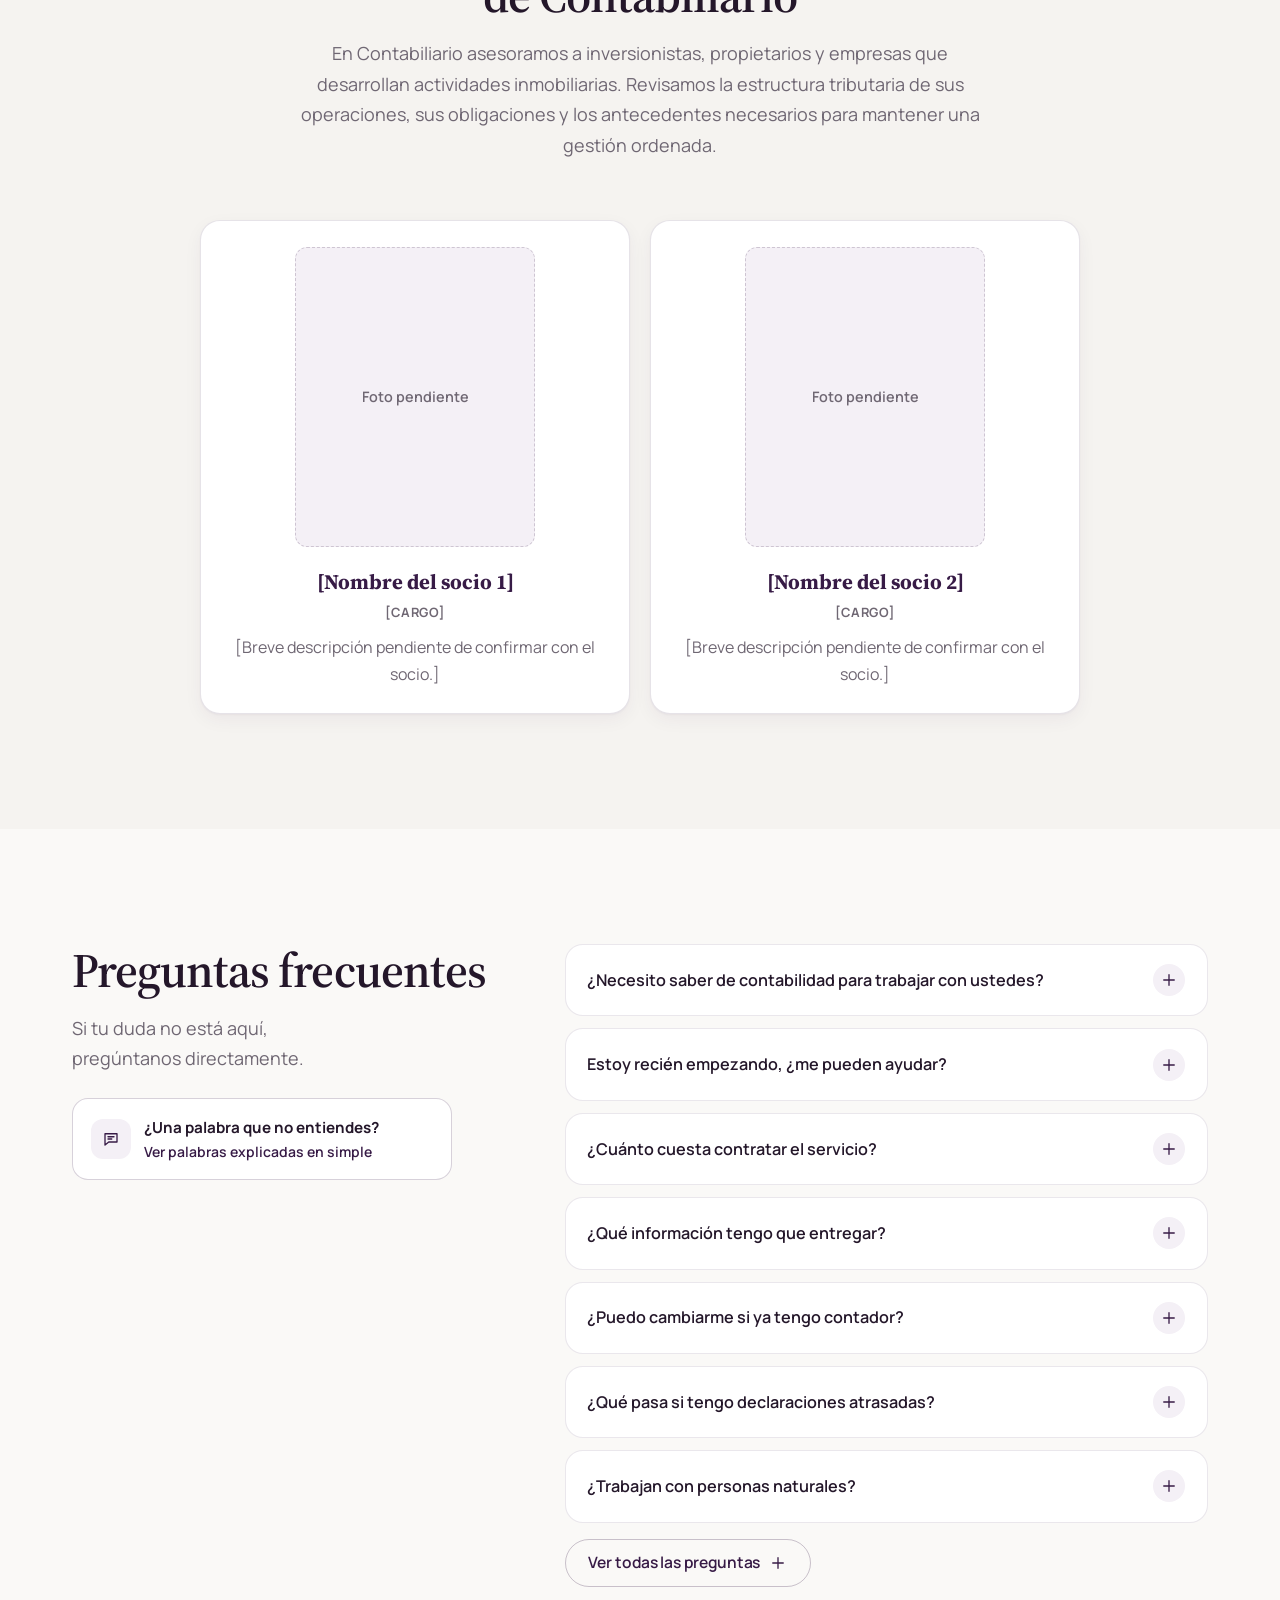
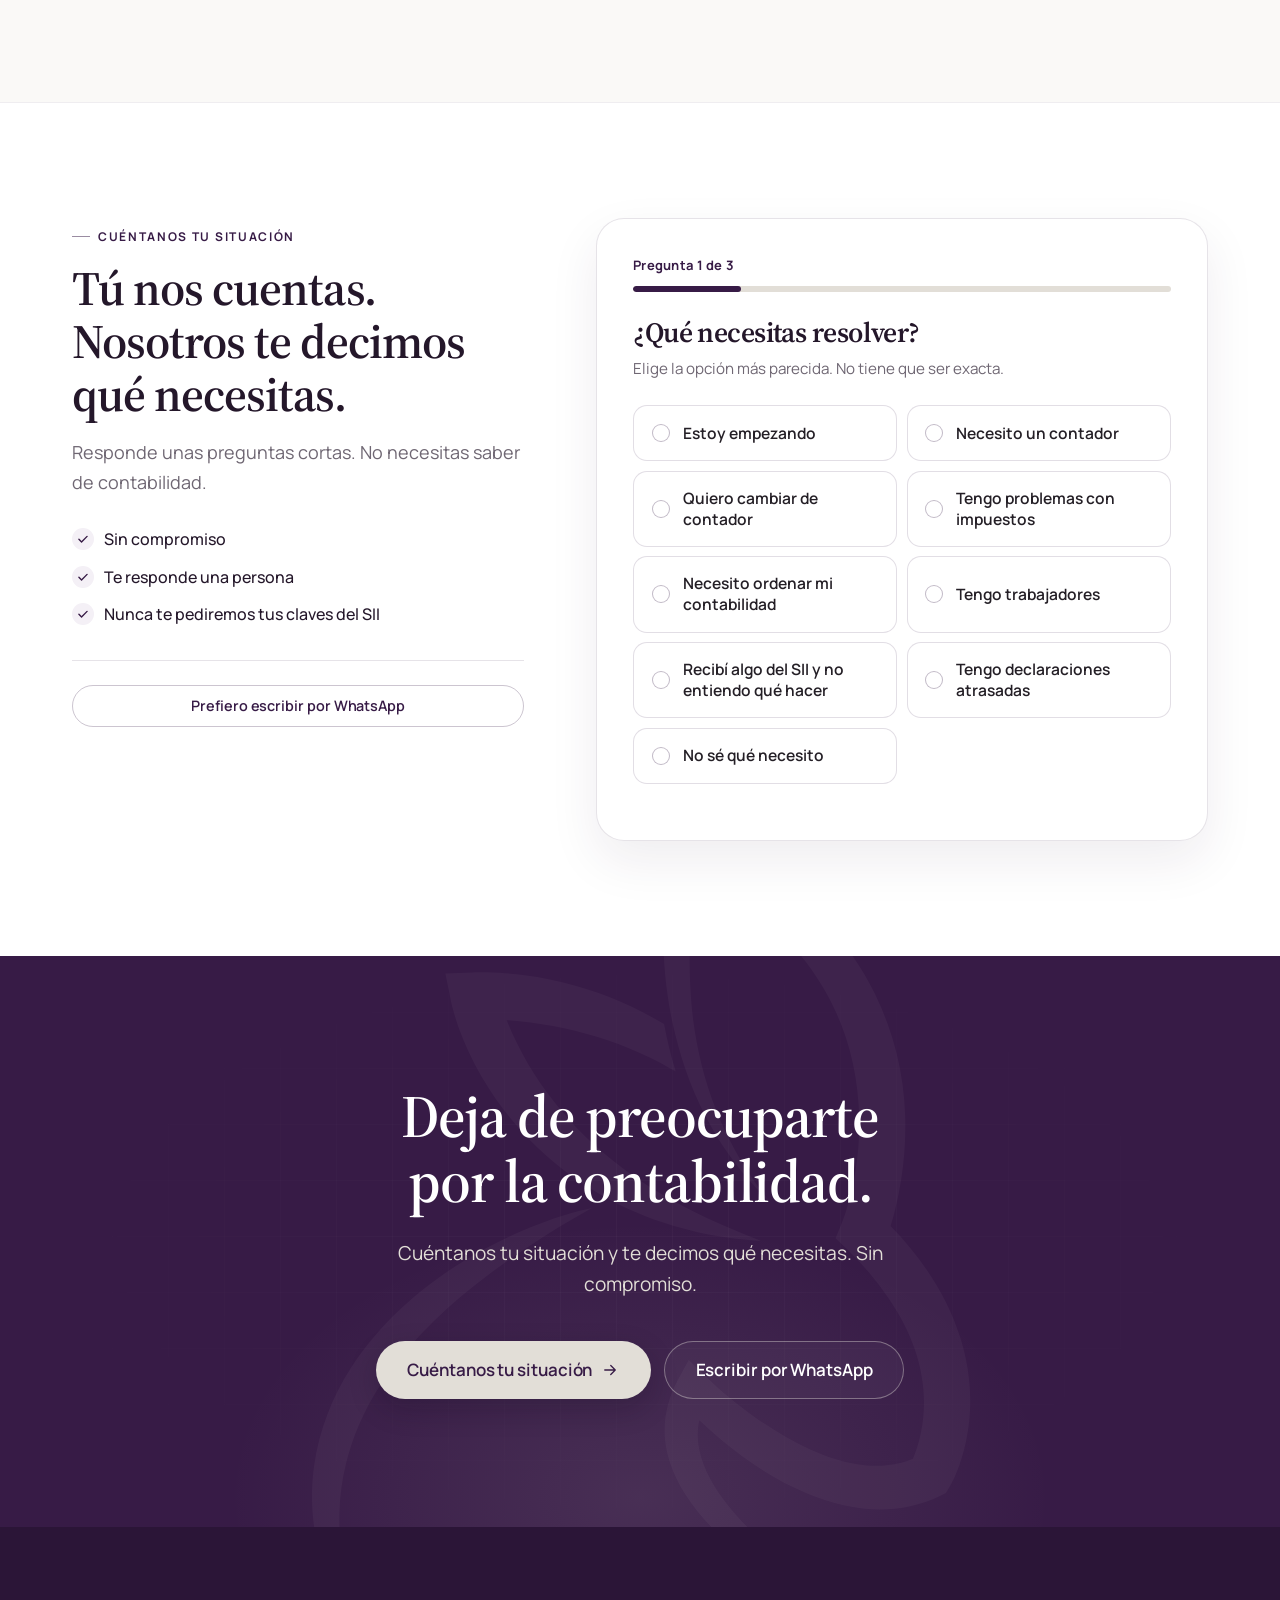
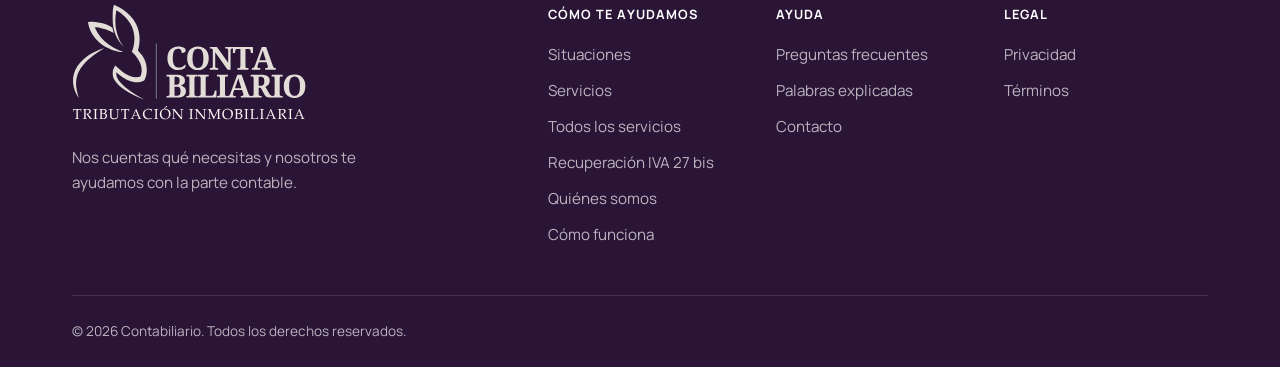
==== commit 5d29c2e7: "feat: página IVA 27 bis, servicios y quiénes somos según documento de cambios - Nuevo H1 de portada " ====
--- a/index.html
+++ b/index.html
@@ -53,7 +53,9 @@
 									<li><a class="ctb-nav__link" href="#inicio" data-ctb-nav="inicio">Inicio</a></li>
 									<li><a class="ctb-nav__link" href="#ayuda" data-ctb-nav="ayuda">Cómo te ayudamos</a></li>
 									<li><a class="ctb-nav__link" href="#como-funciona" data-ctb-nav="como-funciona">Cómo funciona</a></li>
-									<li><a class="ctb-nav__link" href="#faq" data-ctb-nav="faq">Preguntas</a></li>
+									<li><a class="ctb-nav__link" href="27-bis.html">IVA 27 bis</a></li>
+<li><a class="ctb-nav__link" href="#quienes-somos" data-ctb-nav="quienes-somos">Quiénes somos</a></li>
+<li><a class="ctb-nav__link" href="#faq" data-ctb-nav="faq">Preguntas</a></li>
 									<li><a class="ctb-nav__link" href="#contacto" data-ctb-nav="contacto">Contacto</a></li>
 							</ul>
 		</nav>
@@ -72,7 +74,9 @@
 									<li><a class="ctb-mobile__link" href="#inicio" data-ctb-nav="inicio">Inicio<svg class="ctb-icon ctb-icon--sm" viewBox="0 0 24 24" width="24" height="24" fill="none" stroke="currentColor" stroke-width="1.75" stroke-linecap="round" stroke-linejoin="round" aria-hidden="true" focusable="false"><path d="M5 12h14M13 6l6 6-6 6"/></svg></a></li>
 									<li><a class="ctb-mobile__link" href="#ayuda" data-ctb-nav="ayuda">Cómo te ayudamos<svg class="ctb-icon ctb-icon--sm" viewBox="0 0 24 24" width="24" height="24" fill="none" stroke="currentColor" stroke-width="1.75" stroke-linecap="round" stroke-linejoin="round" aria-hidden="true" focusable="false"><path d="M5 12h14M13 6l6 6-6 6"/></svg></a></li>
 									<li><a class="ctb-mobile__link" href="#como-funciona" data-ctb-nav="como-funciona">Cómo funciona<svg class="ctb-icon ctb-icon--sm" viewBox="0 0 24 24" width="24" height="24" fill="none" stroke="currentColor" stroke-width="1.75" stroke-linecap="round" stroke-linejoin="round" aria-hidden="true" focusable="false"><path d="M5 12h14M13 6l6 6-6 6"/></svg></a></li>
-									<li><a class="ctb-mobile__link" href="#faq" data-ctb-nav="faq">Preguntas<svg class="ctb-icon ctb-icon--sm" viewBox="0 0 24 24" width="24" height="24" fill="none" stroke="currentColor" stroke-width="1.75" stroke-linecap="round" stroke-linejoin="round" aria-hidden="true" focusable="false"><path d="M5 12h14M13 6l6 6-6 6"/></svg></a></li>
+									<li><a class="ctb-mobile__link" href="27-bis.html">IVA 27 bis</a></li>
+<li><a class="ctb-mobile__link" href="#quienes-somos" data-ctb-nav="quienes-somos">Quiénes somos</a></li>
+<li><a class="ctb-mobile__link" href="#faq" data-ctb-nav="faq">Preguntas<svg class="ctb-icon ctb-icon--sm" viewBox="0 0 24 24" width="24" height="24" fill="none" stroke="currentColor" stroke-width="1.75" stroke-linecap="round" stroke-linejoin="round" aria-hidden="true" focusable="false"><path d="M5 12h14M13 6l6 6-6 6"/></svg></a></li>
 									<li><a class="ctb-mobile__link" href="#contacto" data-ctb-nav="contacto">Contacto<svg class="ctb-icon ctb-icon--sm" viewBox="0 0 24 24" width="24" height="24" fill="none" stroke="currentColor" stroke-width="1.75" stroke-linecap="round" stroke-linejoin="round" aria-hidden="true" focusable="false"><path d="M5 12h14M13 6l6 6-6 6"/></svg></a></li>
 							</ul>
 			<a class="ctb-btn ctb-btn--primary ctb-btn--block" href="#contacto" data-ctb-interest="" data-ctb-origin="menu-movil">Cuéntanos tu situación</a>
@@ -92,7 +96,7 @@
 
 	<div class="ctb-container ctb-hero__inner">
 		<div class="ctb-hero__copy">
-			<h1 class="ctb-hero__title ctb-load" id="ctb-hero-title" style="--ctb-d:40ms">Tu contabilidad, <span class="ctb-hero__accent">sin complicaciones.</span></h1>
+			<h1 class="ctb-hero__title ctb-load" id="ctb-hero-title" style="--ctb-d:40ms">Especialistas en tributación inmobiliaria y <span class="ctb-hero__accent">recuperación de IVA 27 bis.</span></h1>
 			<p class="ctb-hero__lead ctb-load" style="--ctb-d:140ms">Nos encargamos de ordenar tus números, impuestos y obligaciones para que tú puedas concentrarte en tu negocio.</p>
 			<div class="ctb-hero__actions ctb-load" style="--ctb-d:240ms">
 				<a class="ctb-btn ctb-btn--primary ctb-btn--lg" href="#contacto" data-ctb-interest="" data-ctb-origin="hero">Cuéntanos qué necesitas<svg class="ctb-icon ctb-icon--sm ctb-btn__arrow" viewBox="0 0 24 24" width="24" height="24" fill="none" stroke="currentColor" stroke-width="1.75" stroke-linecap="round" stroke-linejoin="round" aria-hidden="true" focusable="false"><path d="M5 12h14M13 6l6 6-6 6"/></svg></a>
@@ -322,28 +326,32 @@
 						<span class="ctb-step__num" aria-hidden="true">01</span>
 						<div class="ctb-step__body">
 							<p class="ctb-step__kicker">Paso 1</p>
-							<h3 class="ctb-h3">Cuéntanos tu situación.</h3>
+							<h3 class="ctb-h3">Nos cuentas tu situación.</h3>
+							<p class="ctb-step__text">Nos explicas qué necesitas resolver, cuál es tu actividad y qué servicio te interesa.</p>
 						</div>
 					</li>
 									<li class="ctb-step" style="--ctb-i:1">
 						<span class="ctb-step__num" aria-hidden="true">02</span>
 						<div class="ctb-step__body">
 							<p class="ctb-step__kicker">Paso 2</p>
-							<h3 class="ctb-h3">Revisamos qué necesitas.</h3>
+							<h3 class="ctb-h3">Revisamos el alcance del trabajo.</h3>
+							<p class="ctb-step__text">Identificamos los antecedentes que debemos analizar y las tareas necesarias para atender tu caso.</p>
 						</div>
 					</li>
 									<li class="ctb-step" style="--ctb-i:2">
 						<span class="ctb-step__num" aria-hidden="true">03</span>
 						<div class="ctb-step__body">
 							<p class="ctb-step__kicker">Paso 3</p>
-							<h3 class="ctb-h3">Te explicamos cómo podemos ayudarte.</h3>
+							<h3 class="ctb-h3">Recibes una propuesta.</h3>
+							<p class="ctb-step__text">Te informamos el servicio recomendado, sus límites, los antecedentes requeridos, los honorarios y las condiciones.</p>
 						</div>
 					</li>
 									<li class="ctb-step" style="--ctb-i:3">
 						<span class="ctb-step__num" aria-hidden="true">04</span>
 						<div class="ctb-step__body">
 							<p class="ctb-step__kicker">Paso 4</p>
-							<h3 class="ctb-h3">Tú decides si quieres continuar.</h3>
+							<h3 class="ctb-h3">Comenzamos el trabajo.</h3>
+							<p class="ctb-step__text">Una vez aceptada la propuesta y entregados los antecedentes necesarios, iniciamos las tareas acordadas y te informamos sobre los avances pertinentes.</p>
 						</div>
 					</li>
 							</ol>
@@ -387,6 +395,7 @@
 				</article>
 					</div>
 
+		<p class="ctb-center ctb-animate ctb-fade-up"><a class="ctb-link" href="servicios.html">Ver todos los servicios</a></p>
 					<template id="ctb-tpl-service-contabilidad">
 				<div class="ctb-detail">
 					<div class="ctb-detail__head">
@@ -763,40 +772,34 @@
 	<div class="ctb-container">
 		<header class="ctb-head ctb-head--center ctb-animate ctb-fade-up">
 			<h2 class="ctb-h2" id="ctb-testimonials-title">Personas que hoy están tranquilas</h2>
-							<p class="ctb-demo-note"><svg class="ctb-icon ctb-icon--xs" viewBox="0 0 24 24" width="24" height="24" fill="none" stroke="currentColor" stroke-width="1.75" stroke-linecap="round" stroke-linejoin="round" aria-hidden="true" focusable="false"><circle cx="12" cy="12" r="9"/><path d="M12 7.5v5.5M12 16.5v.01"/></svg>Historias de ejemplo. Se reemplazarán por casos reales.</p>
+							
 					</header>
-		<div class="ctb-tcards" data-ctb-stagger>
-							<figure class="ctb-tcard ctb-animate ctb-fade-up">
-					<svg class="ctb-tcard__mark" viewBox="0 0 32 24" width="28" height="21" aria-hidden="true"><path d="M0 24V13.7C0 5.8 4.3 1.2 12.2 0l1.3 3.3C9 4.6 7 7.4 6.8 11.2H12V24H0Zm18.5 0V13.7C18.5 5.8 22.8 1.2 30.7 0L32 3.3c-4.5 1.3-6.5 4.1-6.7 7.9h5.2V24h-12Z"/></svg>
-					<p class="ctb-tcard__problem"><span>Antes</span>Emitía boletas y no entendía qué tenía que declarar.</p>
-										<blockquote class="ctb-tcard__quote"><p>“Lo que más me ayudó fue que me explicaran todo de forma simple.”</p></blockquote>
-					<p class="ctb-tcard__result"><svg class="ctb-icon ctb-icon--xs" viewBox="0 0 24 24" width="24" height="24" fill="none" stroke="currentColor" stroke-width="1.75" stroke-linecap="round" stroke-linejoin="round" aria-hidden="true" focusable="false"><path d="m5 12.5 4.5 4.5L19 7.5"/></svg>Ahora sé qué tengo que hacer cada mes.</p>
-					<figcaption class="ctb-tcard__author">
-						<span class="ctb-avatar" aria-hidden="true">JP</span>
-						<span><strong>Javiera P.</strong><span>Persona natural · Servicios</span></span>
-						<span class="ctb-tag ctb-tag--demo ctb-tcard__demo">Ejemplo</span>					</figcaption>
-				</figure>
-							<figure class="ctb-tcard ctb-animate ctb-fade-up">
-					<svg class="ctb-tcard__mark" viewBox="0 0 32 24" width="28" height="21" aria-hidden="true"><path d="M0 24V13.7C0 5.8 4.3 1.2 12.2 0l1.3 3.3C9 4.6 7 7.4 6.8 11.2H12V24H0Zm18.5 0V13.7C18.5 5.8 22.8 1.2 30.7 0L32 3.3c-4.5 1.3-6.5 4.1-6.7 7.9h5.2V24h-12Z"/></svg>
-					<p class="ctb-tcard__problem"><span>Antes</span>Tenía contador, pero nunca entendía lo que me decía.</p>
-										<blockquote class="ctb-tcard__quote"><p>“Me mostraron cómo estaba todo y el cambio fue más ordenado de lo que pensaba.”</p></blockquote>
-					<p class="ctb-tcard__result"><svg class="ctb-icon ctb-icon--xs" viewBox="0 0 24 24" width="24" height="24" fill="none" stroke="currentColor" stroke-width="1.75" stroke-linecap="round" stroke-linejoin="round" aria-hidden="true" focusable="false"><path d="m5 12.5 4.5 4.5L19 7.5"/></svg>Hoy entiendo los números de mi negocio.</p>
-					<figcaption class="ctb-tcard__author">
-						<span class="ctb-avatar" aria-hidden="true">MR</span>
-						<span><strong>Matías R.</strong><span>Pyme · Empresa de servicios</span></span>
-						<span class="ctb-tag ctb-tag--demo ctb-tcard__demo">Ejemplo</span>					</figcaption>
-				</figure>
-							<figure class="ctb-tcard ctb-animate ctb-fade-up">
-					<svg class="ctb-tcard__mark" viewBox="0 0 32 24" width="28" height="21" aria-hidden="true"><path d="M0 24V13.7C0 5.8 4.3 1.2 12.2 0l1.3 3.3C9 4.6 7 7.4 6.8 11.2H12V24H0Zm18.5 0V13.7C18.5 5.8 22.8 1.2 30.7 0L32 3.3c-4.5 1.3-6.5 4.1-6.7 7.9h5.2V24h-12Z"/></svg>
-					<p class="ctb-tcard__problem"><span>Antes</span>Tenía meses atrasados y me daba vergüenza consultar.</p>
-										<blockquote class="ctb-tcard__quote"><p>“Primero revisaron mi situación y me dijeron por dónde empezar.”</p></blockquote>
-					<p class="ctb-tcard__result"><svg class="ctb-icon ctb-icon--xs" viewBox="0 0 24 24" width="24" height="24" fill="none" stroke="currentColor" stroke-width="1.75" stroke-linecap="round" stroke-linejoin="round" aria-hidden="true" focusable="false"><path d="m5 12.5 4.5 4.5L19 7.5"/></svg>Ya sé qué está pendiente y qué viene.</p>
-					<figcaption class="ctb-tcard__author">
-						<span class="ctb-avatar" aria-hidden="true">FM</span>
-						<span><strong>Francisca M.</strong><span>Tienda online</span></span>
-						<span class="ctb-tag ctb-tag--demo ctb-tcard__demo">Ejemplo</span>					</figcaption>
-				</figure>
-					</div>
+		<div class="ctb-tcards" data-ctb-stagger data-ctb-testimonios></div>
+	</div>
+</section>
+
+<!-- ============================== QUIÉNES SOMOS ============================== -->
+<section class="ctb-section ctb-team" id="quienes-somos" aria-labelledby="ctb-team-title">
+	<div class="ctb-container">
+		<header class="ctb-head ctb-head--center ctb-animate ctb-fade-up">
+			<p class="ctb-eyebrow">Quiénes somos</p>
+			<h2 class="ctb-h2" id="ctb-team-title">Las personas detrás de Contabiliario</h2>
+			<p class="ctb-lead">En Contabiliario asesoramos a inversionistas, propietarios y empresas que desarrollan actividades inmobiliarias. Revisamos la estructura tributaria de sus operaciones, sus obligaciones y los antecedentes necesarios para mantener una gestión ordenada.</p>
+		</header>
+		<div class="ctb-team__grid" data-ctb-stagger>
+			<article class="ctb-team__card ctb-animate ctb-fade-up">
+				<div class="ctb-team__photo" role="img" aria-label="Foto pendiente del socio 1">Foto pendiente</div>
+				<h3 class="ctb-team__name">[Nombre del socio 1]</h3>
+				<p class="ctb-team__role">[Cargo]</p>
+				<p class="ctb-team__text">[Breve descripción pendiente de confirmar con el socio.]</p>
+			</article>
+			<article class="ctb-team__card ctb-animate ctb-fade-up">
+				<div class="ctb-team__photo" role="img" aria-label="Foto pendiente del socio 2">Foto pendiente</div>
+				<h3 class="ctb-team__name">[Nombre del socio 2]</h3>
+				<p class="ctb-team__role">[Cargo]</p>
+				<p class="ctb-team__text">[Breve descripción pendiente de confirmar con el socio.]</p>
+			</article>
+		</div>
 	</div>
 </section>
 
@@ -1063,6 +1066,9 @@
 					<ul>
 						<li><a class="ctb-ulink" href="#ayuda">Situaciones</a></li>
 						<li><a class="ctb-ulink" href="#servicios">Servicios</a></li>
+						<li><a class="ctb-ulink" href="servicios.html">Todos los servicios</a></li>
+						<li><a class="ctb-ulink" href="27-bis.html">Recuperación IVA 27 bis</a></li>
+						<li><a class="ctb-ulink" href="#quienes-somos">Quiénes somos</a></li>
 						<li><a class="ctb-ulink" href="#como-funciona">Cómo funciona</a></li>
 					</ul>
 				</div>
@@ -1104,6 +1110,7 @@
 
 <a class="ctb-wa" href="https://wa.me/?text=Hola%2C%20necesito%20ayuda%20con%20mi%20contabilidad.%20No%20s%C3%A9%20bien%20qu%C3%A9%20necesito." target="_blank" rel="noopener" aria-label="Escribir por WhatsApp" data-ctb-track="clic_whatsapp" data-ctb-track-id="flotante"><svg class="ctb-icon" viewBox="0 0 24 24" width="26" height="26" fill="currentColor" aria-hidden="true" focusable="false"><path d="M12.04 2C6.58 2 2.13 6.45 2.13 11.91c0 1.75.46 3.45 1.32 4.95L2 22l5.25-1.38a9.9 9.9 0 0 0 4.79 1.22h.01c5.46 0 9.91-4.45 9.91-9.91C21.96 6.45 17.5 2 12.04 2zm5.8 14.13c-.25.7-1.44 1.34-2 1.43-.51.08-1.16.11-1.87-.12-.43-.13-.98-.32-1.69-.63-2.97-1.28-4.91-4.27-5.06-4.47-.15-.2-1.21-1.61-1.21-3.07 0-1.46.76-2.18 1.04-2.48.25-.27.55-.34.73-.34h.52c.17 0 .39-.07.61.46.25.6.84 2.06.92 2.21.07.15.12.32.02.52-.1.2-.15.32-.3.5-.15.17-.31.39-.45.52-.15.15-.3.31-.13.6.17.3.75 1.24 1.61 2.01 1.11.99 2.04 1.3 2.34 1.45.3.15.47.12.65-.07.17-.2.75-.87.95-1.17.2-.3.4-.25.67-.15.27.1 1.72.81 2.01.96.3.15.5.22.57.35.07.12.07.72-.18 1.42z"/></svg></a>
 </div><!-- /.ctb-page -->
+<script type="application/json" id="ctb-testimonios">[]</script>
 <script>window.ctbConfig = {"formEndpoint":"","formMode":"native"};</script>
 <script src="assets/js/contabiliario.js?v=4.1.0" defer></script>
 </body>
--- a/assets/css/contabiliario.css
+++ b/assets/css/contabiliario.css
@@ -1825,3 +1825,36 @@
 	/* Acordeón: abre sin animar la altura; el texto aparece con fade */
 	.ctb-js-enabled .ctb-acc__panel, .ctb-js-enabled .ctb-acc.ctb-is-open .ctb-acc__panel { transition-duration: 0s; transition-delay: 0s; }
 }
+
+/* ---------- 22 SECCIONES Y PÁGINAS NUEVAS (27 BIS, servicios, quiénes somos) ---------- */
+.ctb-step__text { margin: .45rem 0 0; color: var(--ctb-muted); font-size: .95rem; line-height: 1.55; max-width: 46ch; }
+.ctb-steps--4 .ctb-step__text { max-width: 260px; }
+
+.ctb-team { background: var(--ctb-beige-light); }
+.ctb-team__grid { display: grid; gap: 1.25rem; max-width: 880px; margin-inline: auto; }
+@media (min-width: 760px) { .ctb-team__grid { grid-template-columns: repeat(2, minmax(0, 1fr)); } }
+.ctb-team__card { background: var(--ctb-white); border: 1px solid var(--ctb-border); border-radius: var(--ctb-radius); padding: 1.6rem; text-align: center; box-shadow: var(--ctb-shadow-sm); }
+.ctb-team__photo { aspect-ratio: 4 / 5; max-width: 240px; margin: 0 auto 1.1rem; border-radius: var(--ctb-radius-sm); border: 1.5px dashed var(--ctb-border-strong); background: var(--ctb-purple-soft); color: var(--ctb-muted); display: flex; align-items: center; justify-content: center; font-weight: 600; font-size: .9rem; }
+.ctb-team__name { font-family: var(--ctb-serif); font-size: 1.3rem; color: var(--ctb-purple); margin: 0 0 .2rem; }
+.ctb-team__role { font-size: .8rem; font-weight: 700; letter-spacing: .06em; text-transform: uppercase; color: var(--ctb-muted); margin: 0 0 .7rem; }
+.ctb-team__text { margin: 0; color: var(--ctb-muted); }
+
+.ctb-page-hero { background: var(--ctb-beige-light); border-bottom: 1px solid var(--ctb-border); padding-block: clamp(3.5rem, 8vw, 6rem) clamp(2.5rem, 5vw, 4rem); }
+.ctb-page-hero__title { font-family: var(--ctb-serif); font-size: clamp(2rem, 4.5vw, 3rem); line-height: 1.12; color: var(--ctb-purple); margin: .5rem 0 1rem; max-width: 22ch; }
+.ctb-page-hero__lead { font-size: 1.05rem; color: var(--ctb-muted); max-width: 62ch; margin: 0; }
+.ctb-page-hero__cta { margin-top: 1.75rem; }
+.ctb-prose { max-width: 70ch; }
+.ctb-prose p { color: var(--ctb-text); line-height: 1.65; margin: 0 0 1rem; }
+.ctb-prose .ctb-h3 { margin: 2rem 0 .6rem; }
+.ctb-page-grid { display: grid; gap: 1.25rem; }
+@media (min-width: 760px) { .ctb-page-grid { grid-template-columns: repeat(2, minmax(0, 1fr)); } }
+.ctb-page-grid .ctb-card p { color: var(--ctb-muted); margin: .4rem 0 0; }
+.ctb-page-list { list-style: none; padding: 0; margin: 1rem 0 0; display: grid; gap: .5rem; }
+.ctb-page-list li { position: relative; padding-left: 1.4rem; color: var(--ctb-text); }
+.ctb-page-list li::before { content: ""; position: absolute; left: 0; top: .55em; width: .5rem; height: .5rem; border-radius: 50%; background: var(--ctb-purple); }
+.ctb-ol-steps { list-style: none; padding: 0; margin: 0; display: grid; gap: 1.25rem; counter-reset: paso; }
+@media (min-width: 760px) { .ctb-ol-steps { grid-template-columns: repeat(2, minmax(0, 1fr)); } }
+.ctb-ol-steps li { background: var(--ctb-white); border: 1px solid var(--ctb-border); border-radius: var(--ctb-radius); padding: 1.4rem; }
+.ctb-ol-steps li .ctb-h3 { margin: .3rem 0 .4rem; }
+.ctb-ol-steps li p { margin: 0; color: var(--ctb-muted); }
+.ctb-ol-steps .ctb-step__kicker { margin: 0; }
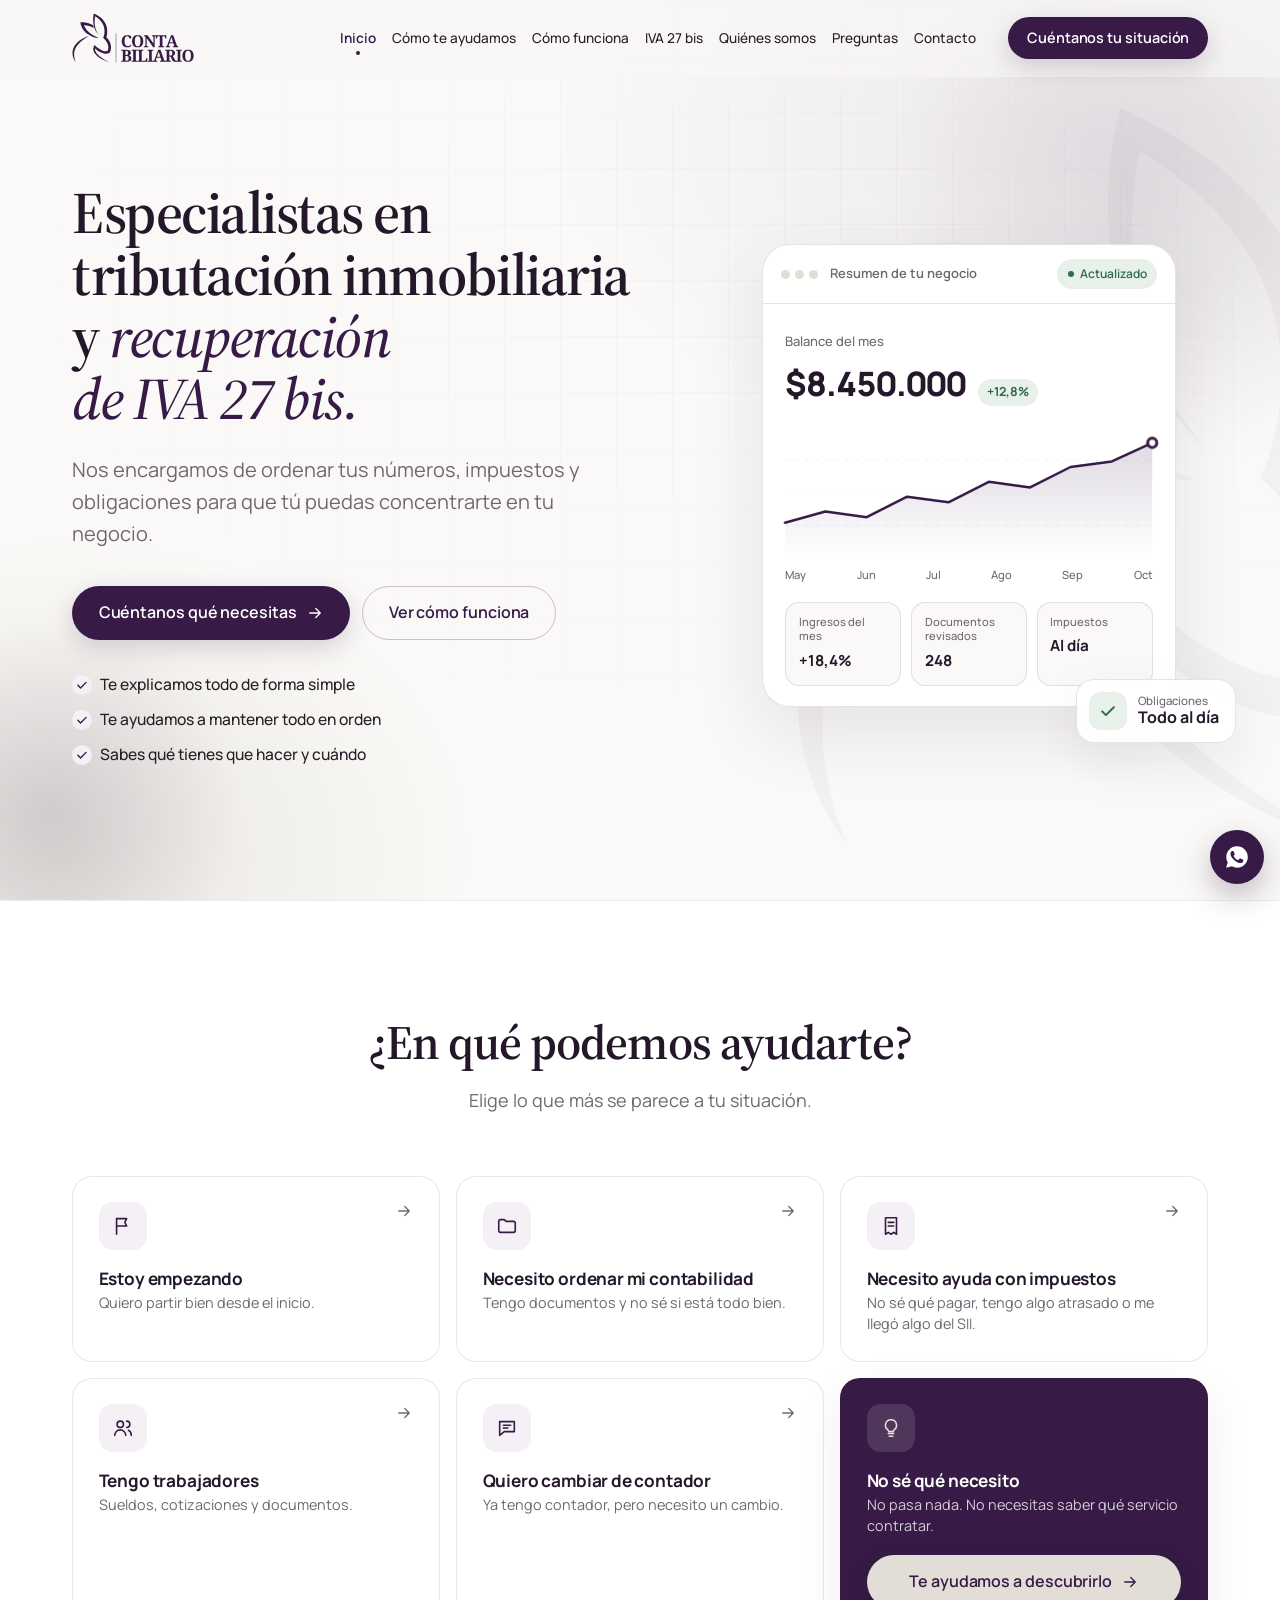
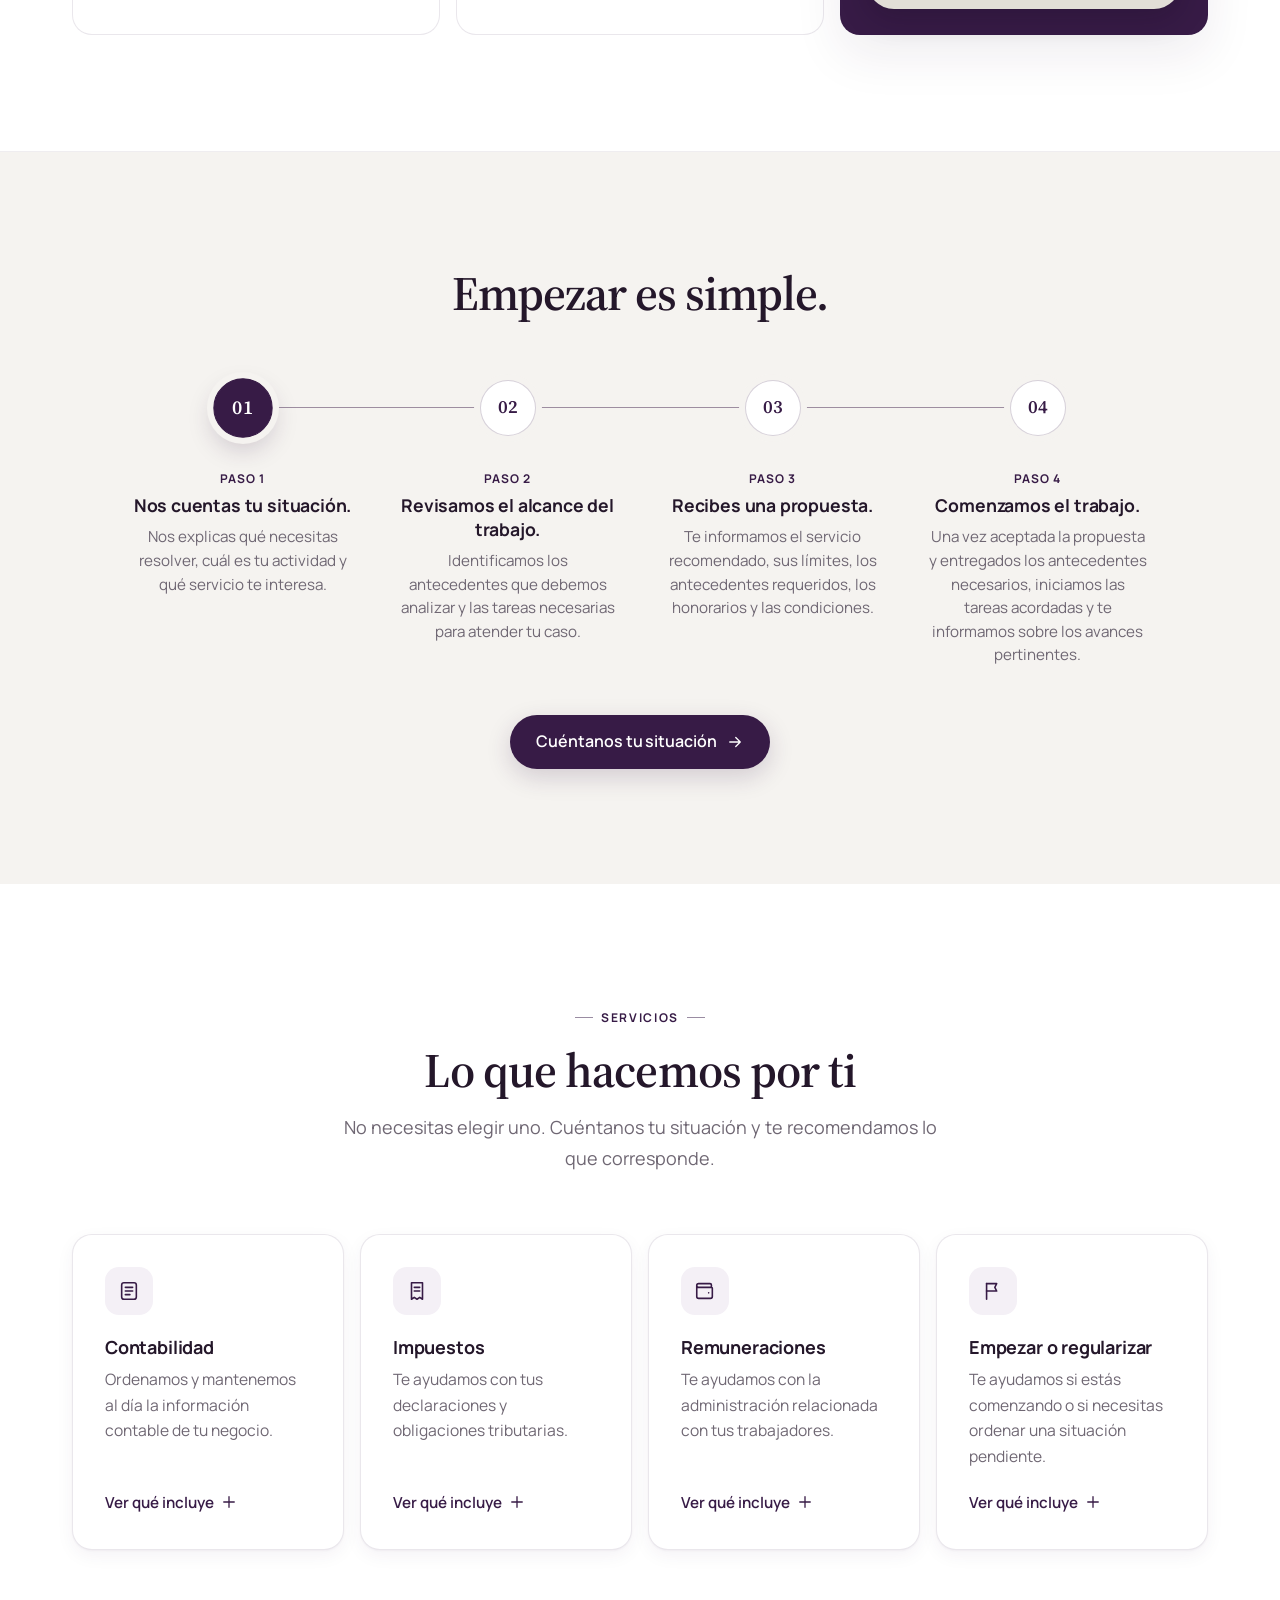
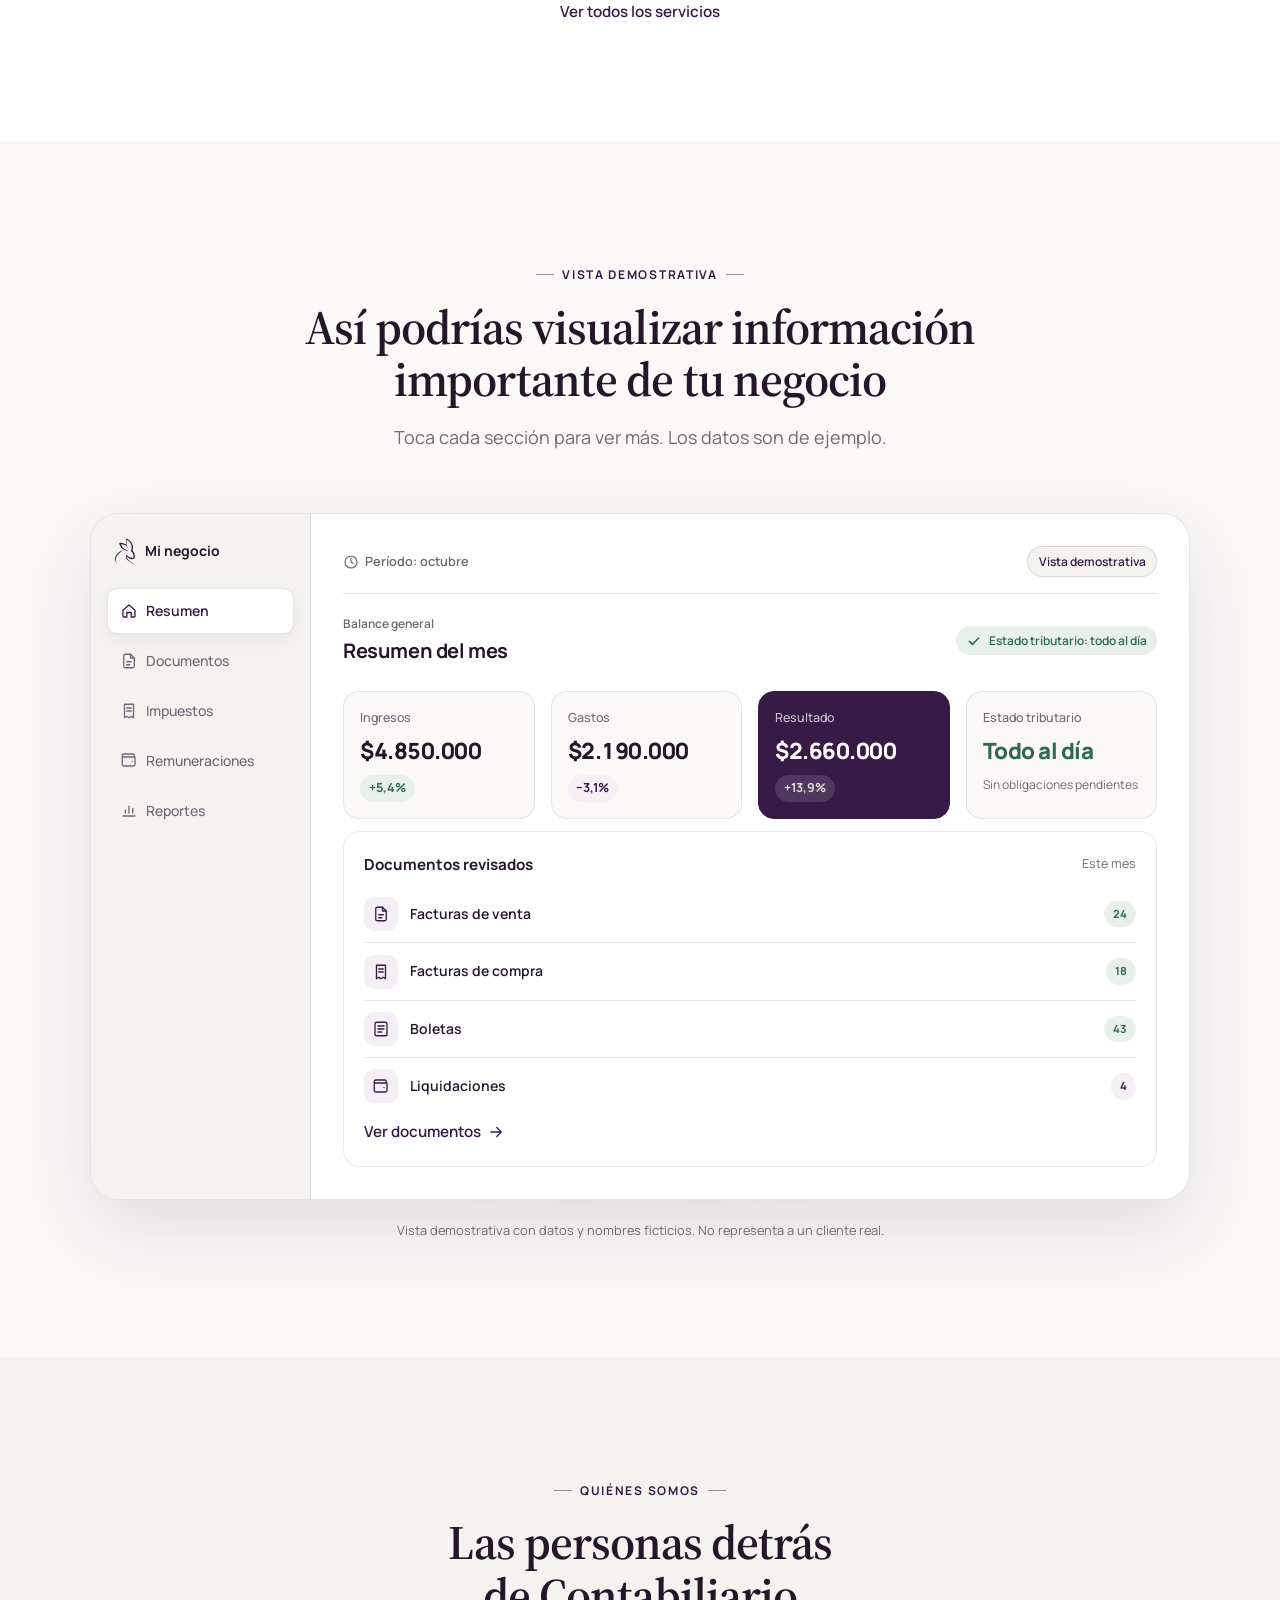
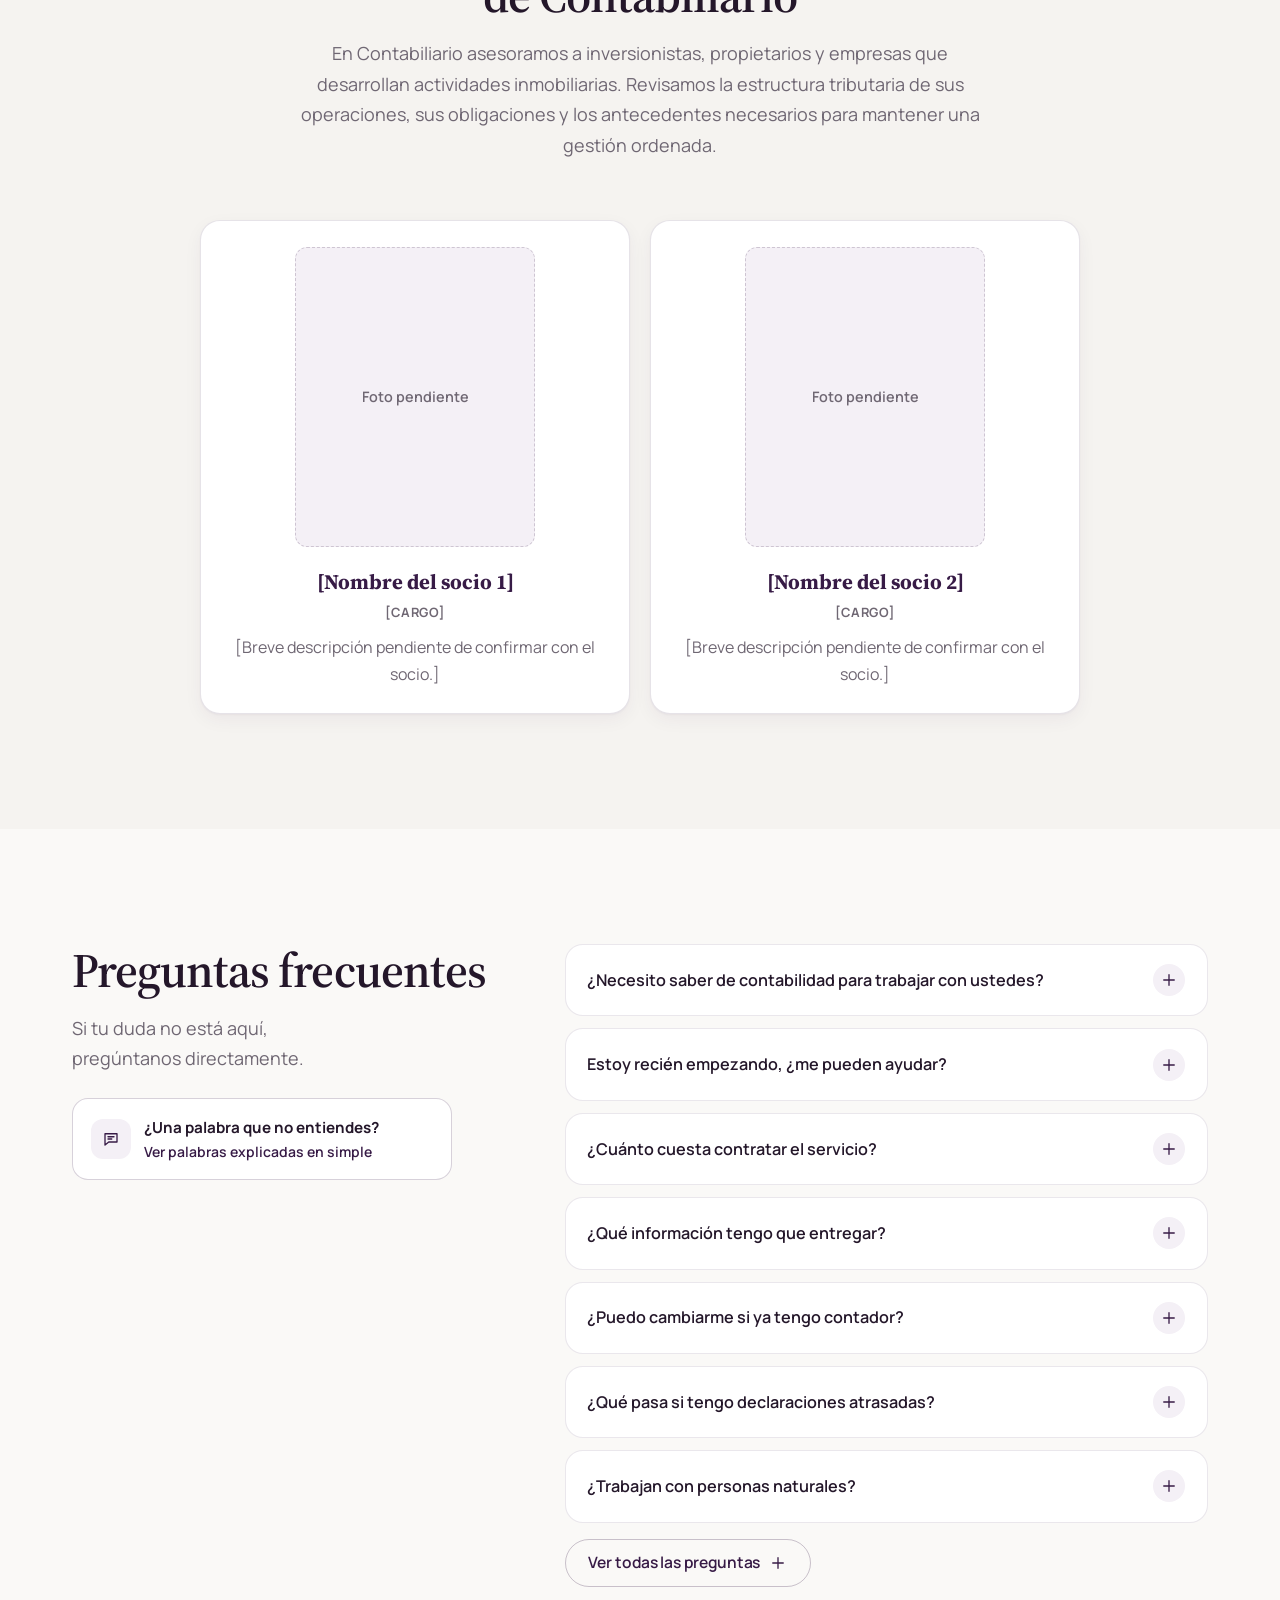
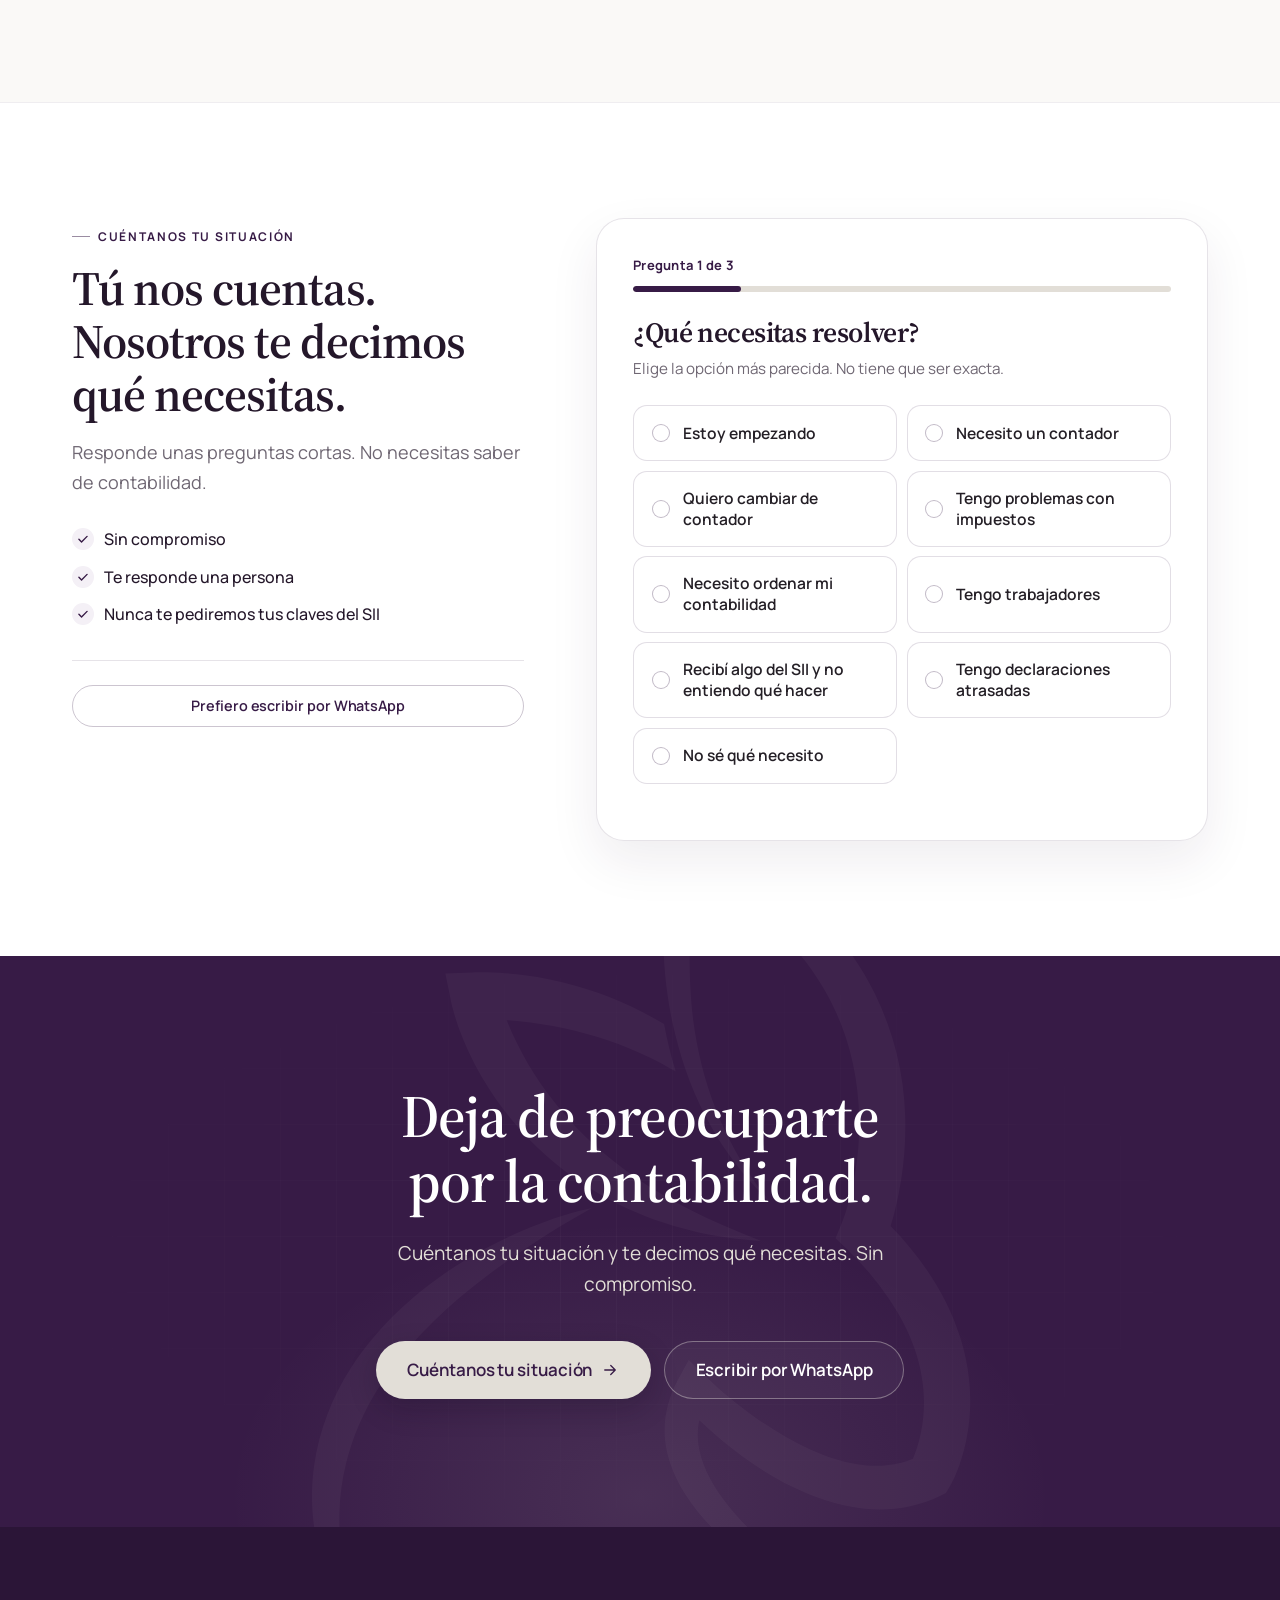
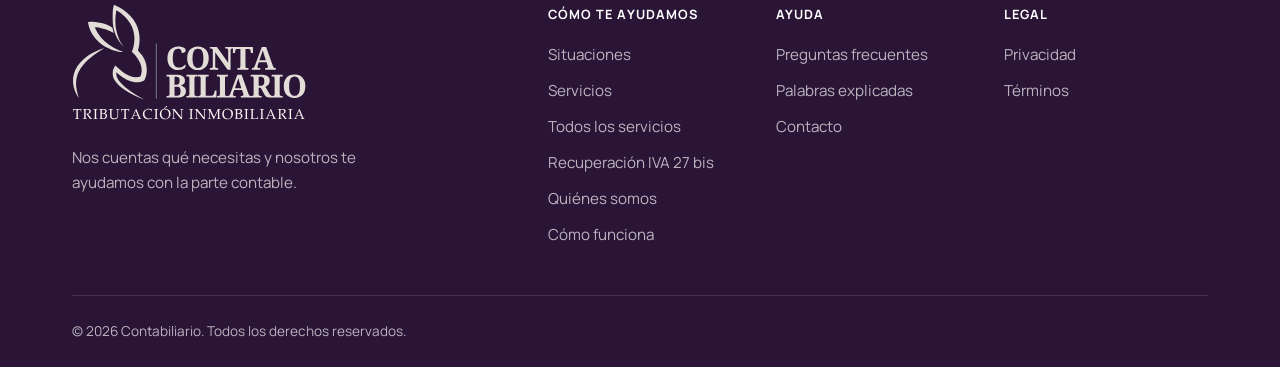
==== commit 96f45f93: "fix: menú en una línea, alineación del texto y espacios en "27 bis" - Enlaces del menú sin saltos de" ====
--- a/index.html
+++ b/index.html
@@ -53,7 +53,7 @@
 									<li><a class="ctb-nav__link" href="#inicio" data-ctb-nav="inicio">Inicio</a></li>
 									<li><a class="ctb-nav__link" href="#ayuda" data-ctb-nav="ayuda">Cómo te ayudamos</a></li>
 									<li><a class="ctb-nav__link" href="#como-funciona" data-ctb-nav="como-funciona">Cómo funciona</a></li>
-									<li><a class="ctb-nav__link" href="27-bis.html">IVA 27 bis</a></li>
+									<li><a class="ctb-nav__link" href="27-bis.html">IVA 27&nbsp;bis</a></li>
 <li><a class="ctb-nav__link" href="#quienes-somos" data-ctb-nav="quienes-somos">Quiénes somos</a></li>
 <li><a class="ctb-nav__link" href="#faq" data-ctb-nav="faq">Preguntas</a></li>
 									<li><a class="ctb-nav__link" href="#contacto" data-ctb-nav="contacto">Contacto</a></li>
@@ -74,7 +74,7 @@
 									<li><a class="ctb-mobile__link" href="#inicio" data-ctb-nav="inicio">Inicio<svg class="ctb-icon ctb-icon--sm" viewBox="0 0 24 24" width="24" height="24" fill="none" stroke="currentColor" stroke-width="1.75" stroke-linecap="round" stroke-linejoin="round" aria-hidden="true" focusable="false"><path d="M5 12h14M13 6l6 6-6 6"/></svg></a></li>
 									<li><a class="ctb-mobile__link" href="#ayuda" data-ctb-nav="ayuda">Cómo te ayudamos<svg class="ctb-icon ctb-icon--sm" viewBox="0 0 24 24" width="24" height="24" fill="none" stroke="currentColor" stroke-width="1.75" stroke-linecap="round" stroke-linejoin="round" aria-hidden="true" focusable="false"><path d="M5 12h14M13 6l6 6-6 6"/></svg></a></li>
 									<li><a class="ctb-mobile__link" href="#como-funciona" data-ctb-nav="como-funciona">Cómo funciona<svg class="ctb-icon ctb-icon--sm" viewBox="0 0 24 24" width="24" height="24" fill="none" stroke="currentColor" stroke-width="1.75" stroke-linecap="round" stroke-linejoin="round" aria-hidden="true" focusable="false"><path d="M5 12h14M13 6l6 6-6 6"/></svg></a></li>
-									<li><a class="ctb-mobile__link" href="27-bis.html">IVA 27 bis</a></li>
+									<li><a class="ctb-mobile__link" href="27-bis.html">IVA 27&nbsp;bis</a></li>
 <li><a class="ctb-mobile__link" href="#quienes-somos" data-ctb-nav="quienes-somos">Quiénes somos</a></li>
 <li><a class="ctb-mobile__link" href="#faq" data-ctb-nav="faq">Preguntas<svg class="ctb-icon ctb-icon--sm" viewBox="0 0 24 24" width="24" height="24" fill="none" stroke="currentColor" stroke-width="1.75" stroke-linecap="round" stroke-linejoin="round" aria-hidden="true" focusable="false"><path d="M5 12h14M13 6l6 6-6 6"/></svg></a></li>
 									<li><a class="ctb-mobile__link" href="#contacto" data-ctb-nav="contacto">Contacto<svg class="ctb-icon ctb-icon--sm" viewBox="0 0 24 24" width="24" height="24" fill="none" stroke="currentColor" stroke-width="1.75" stroke-linecap="round" stroke-linejoin="round" aria-hidden="true" focusable="false"><path d="M5 12h14M13 6l6 6-6 6"/></svg></a></li>
@@ -96,7 +96,7 @@
 
 	<div class="ctb-container ctb-hero__inner">
 		<div class="ctb-hero__copy">
-			<h1 class="ctb-hero__title ctb-load" id="ctb-hero-title" style="--ctb-d:40ms">Especialistas en tributación inmobiliaria y <span class="ctb-hero__accent">recuperación de IVA 27 bis.</span></h1>
+			<h1 class="ctb-hero__title ctb-load" id="ctb-hero-title" style="--ctb-d:40ms">Especialistas en tributación inmobiliaria y <span class="ctb-hero__accent">recuperación de IVA 27&nbsp;bis.</span></h1>
 			<p class="ctb-hero__lead ctb-load" style="--ctb-d:140ms">Nos encargamos de ordenar tus números, impuestos y obligaciones para que tú puedas concentrarte en tu negocio.</p>
 			<div class="ctb-hero__actions ctb-load" style="--ctb-d:240ms">
 				<a class="ctb-btn ctb-btn--primary ctb-btn--lg" href="#contacto" data-ctb-interest="" data-ctb-origin="hero">Cuéntanos qué necesitas<svg class="ctb-icon ctb-icon--sm ctb-btn__arrow" viewBox="0 0 24 24" width="24" height="24" fill="none" stroke="currentColor" stroke-width="1.75" stroke-linecap="round" stroke-linejoin="round" aria-hidden="true" focusable="false"><path d="M5 12h14M13 6l6 6-6 6"/></svg></a>
@@ -1067,7 +1067,7 @@
 						<li><a class="ctb-ulink" href="#ayuda">Situaciones</a></li>
 						<li><a class="ctb-ulink" href="#servicios">Servicios</a></li>
 						<li><a class="ctb-ulink" href="servicios.html">Todos los servicios</a></li>
-						<li><a class="ctb-ulink" href="27-bis.html">Recuperación IVA 27 bis</a></li>
+						<li><a class="ctb-ulink" href="27-bis.html">Recuperación IVA 27&nbsp;bis</a></li>
 						<li><a class="ctb-ulink" href="#quienes-somos">Quiénes somos</a></li>
 						<li><a class="ctb-ulink" href="#como-funciona">Cómo funciona</a></li>
 					</ul>
--- a/assets/css/contabiliario.css
+++ b/assets/css/contabiliario.css
@@ -1858,3 +1858,13 @@
 .ctb-ol-steps li .ctb-h3 { margin: .3rem 0 .4rem; }
 .ctb-ol-steps li p { margin: 0; color: var(--ctb-muted); }
 .ctb-ol-steps .ctb-step__kicker { margin: 0; }
+
+/* ---------- 23 AJUSTES DE LEGIBILIDAD (menú y títulos nuevos) ---------- */
+.ctb-nav__link { white-space: nowrap; }
+@media (min-width: 1024px) and (max-width: 1365px) {
+	.ctb-nav__list { gap: 0; }
+	.ctb-nav__link { padding-inline: .5rem; font-size: .85rem; }
+}
+.ctb-page-hero__title { max-width: 30ch; text-wrap: balance; }
+.ctb-prose > * { max-width: 70ch; margin-left: 0; margin-right: auto; }
+.ctb-container.ctb-prose { max-width: 1200px; }
